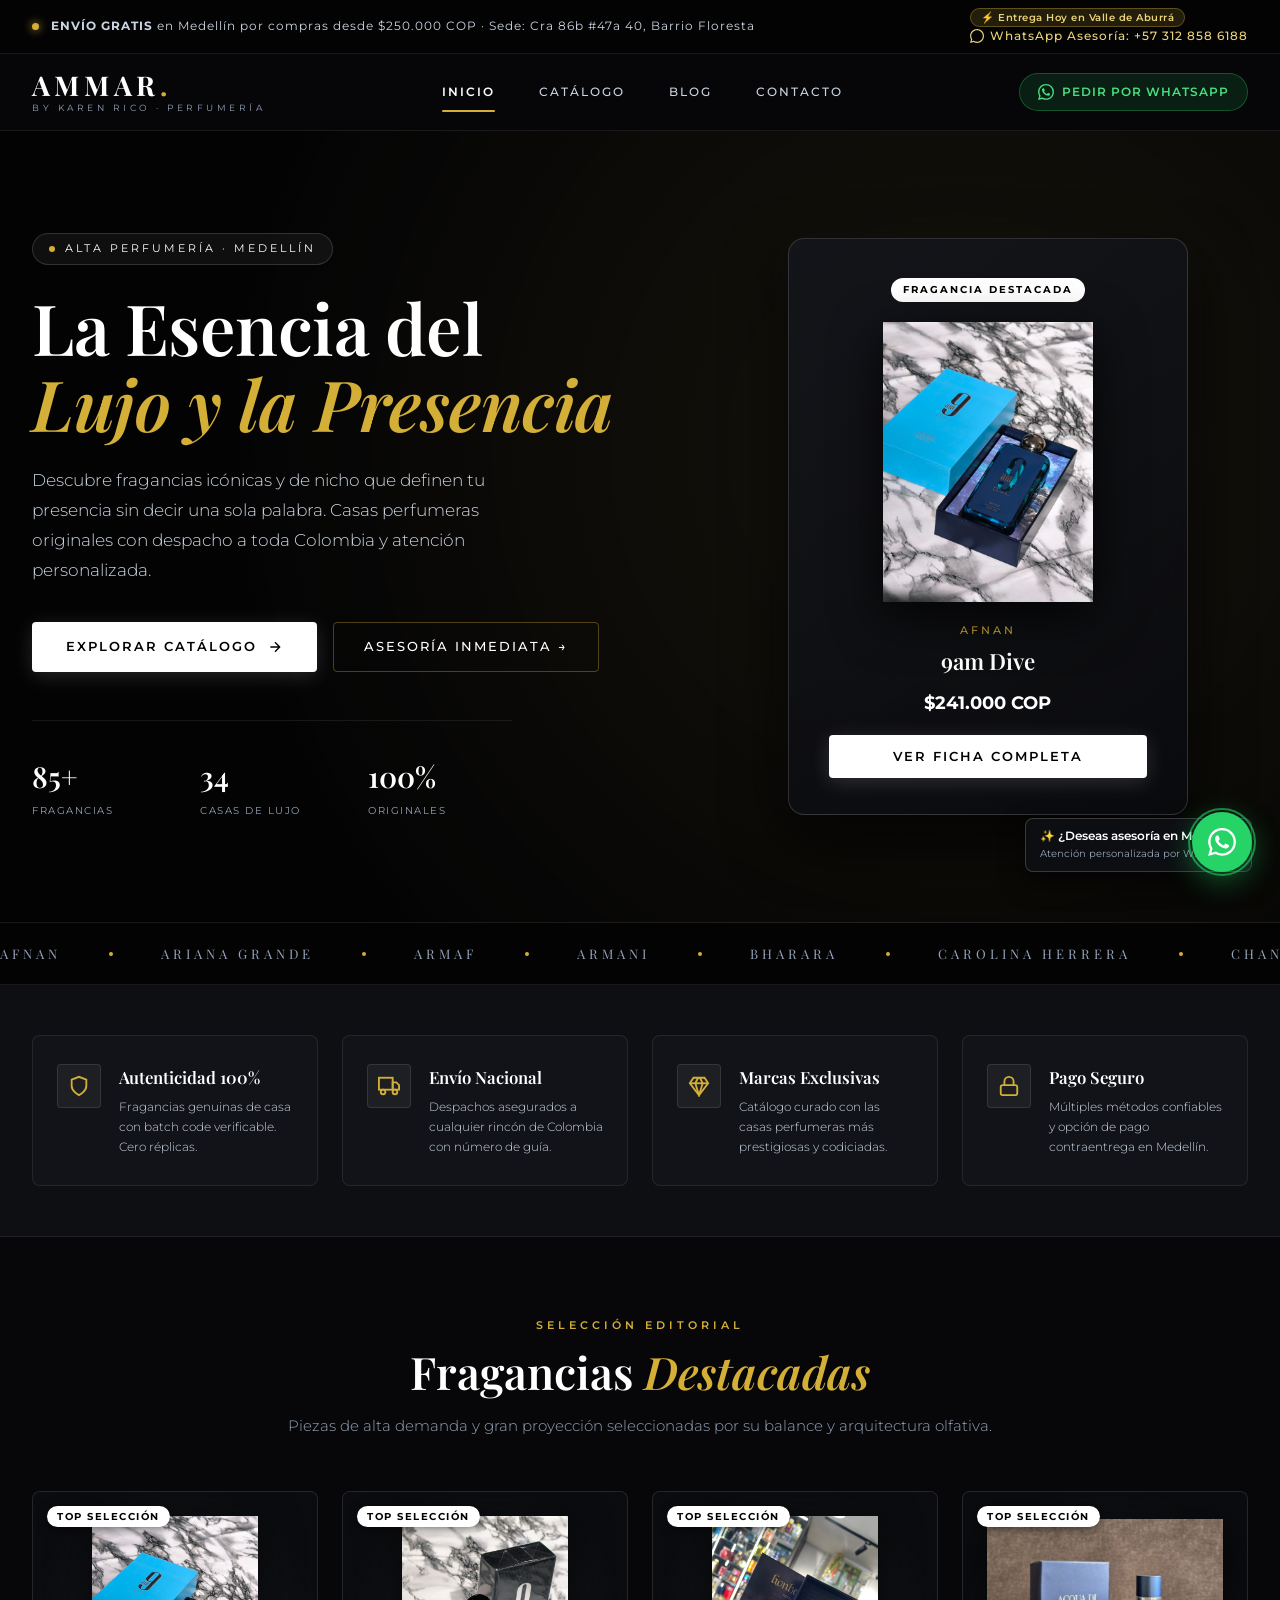
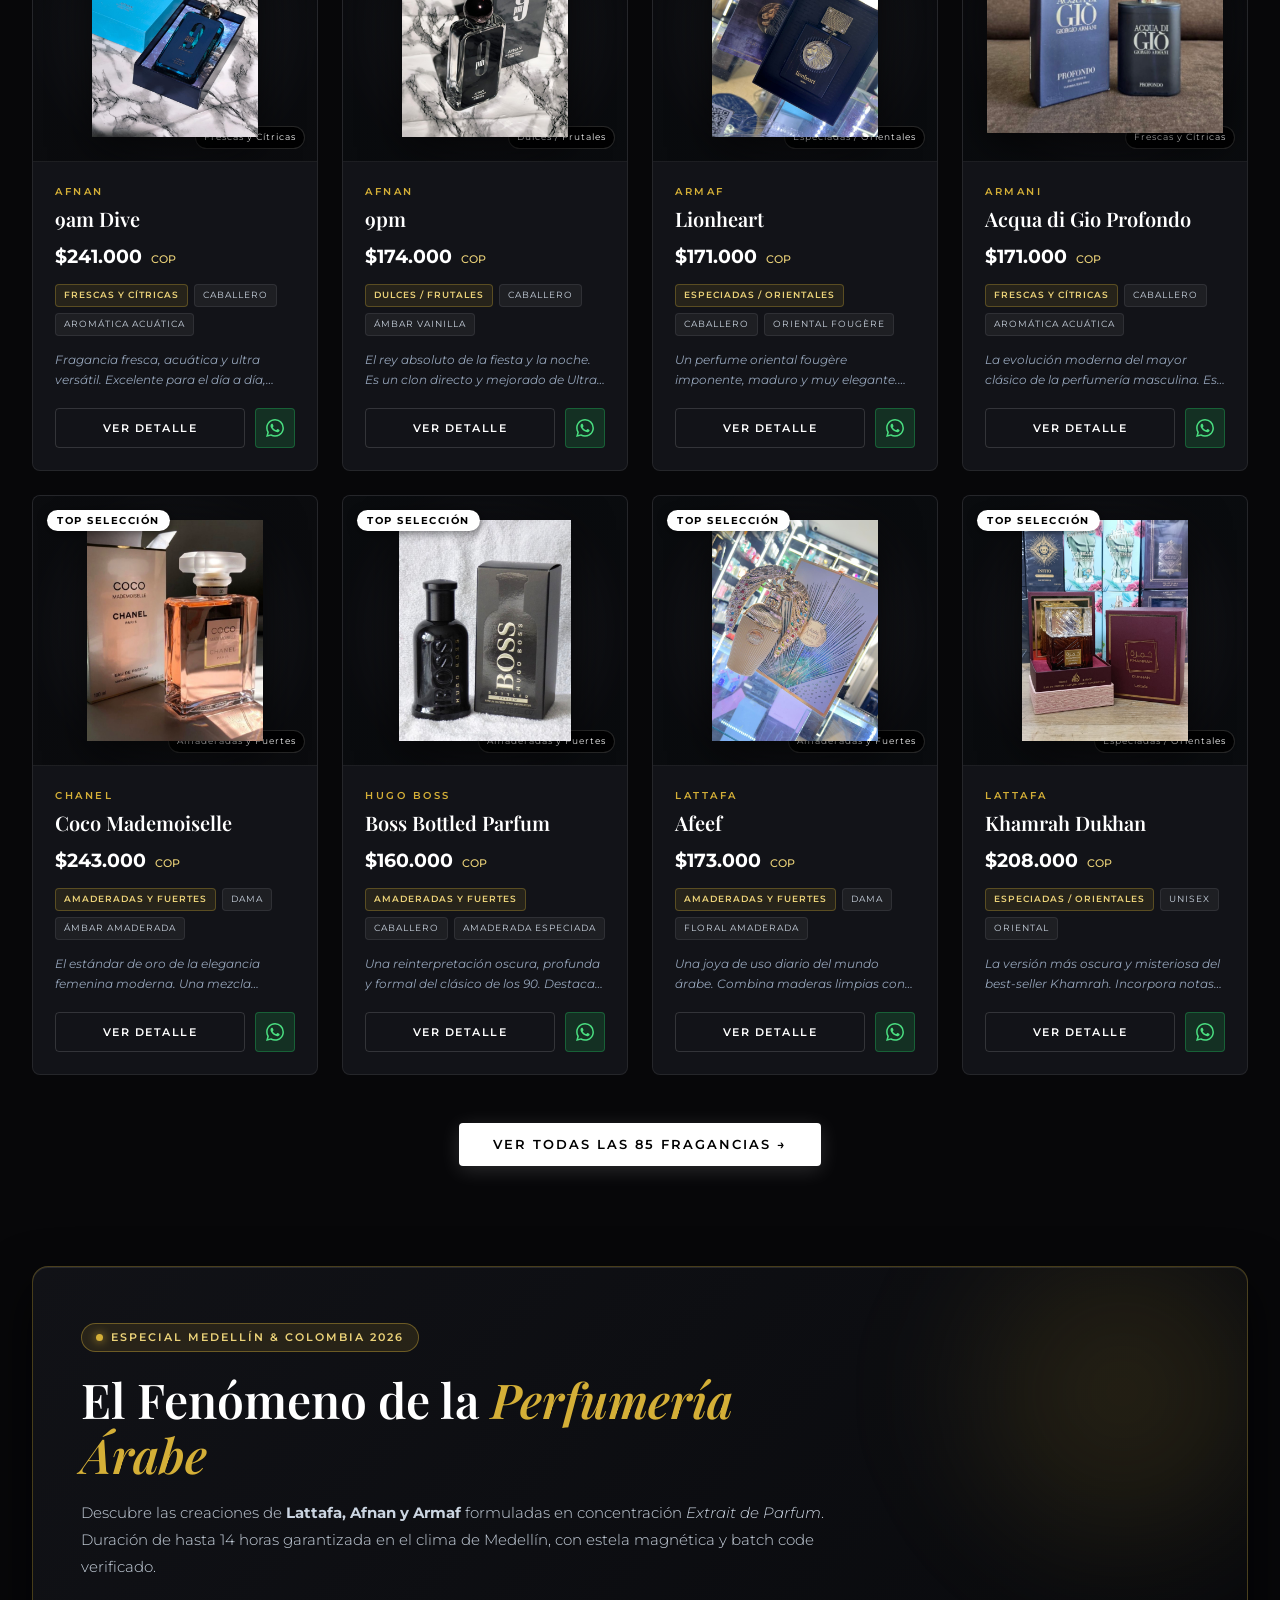
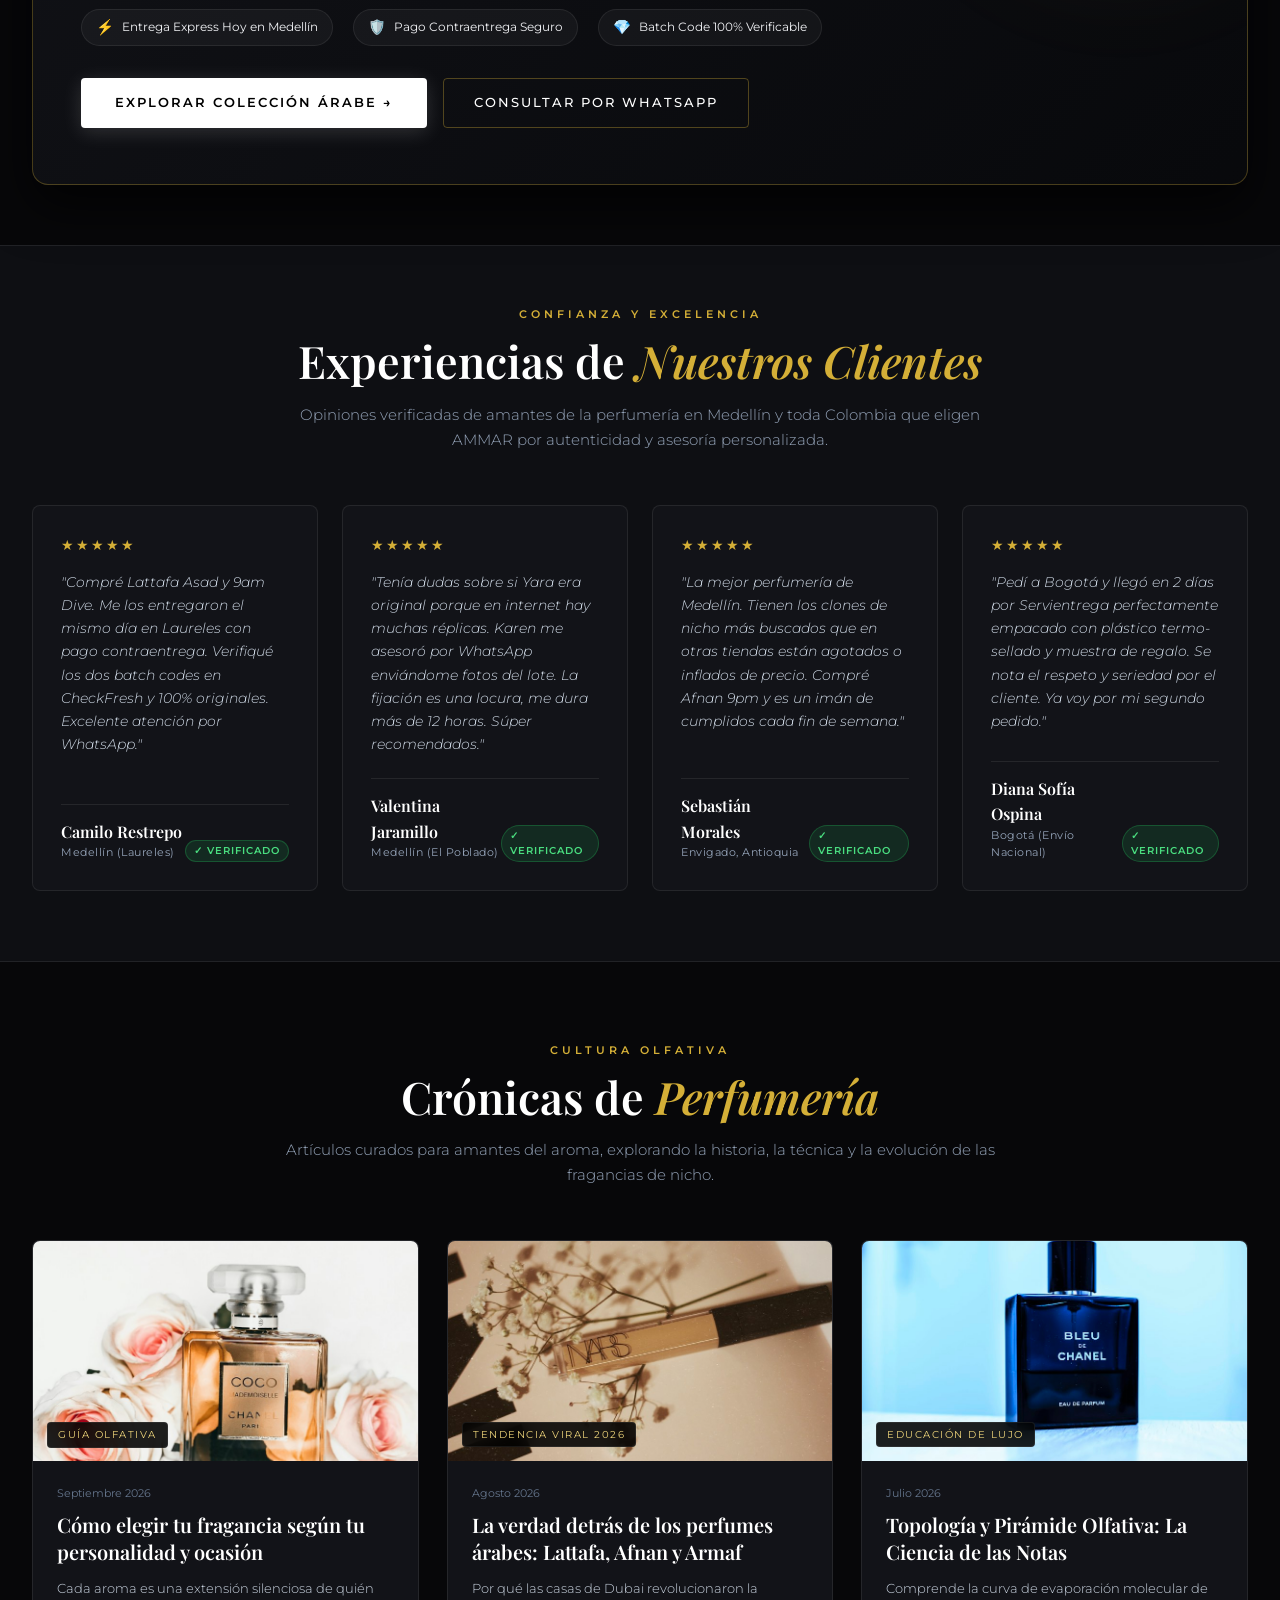
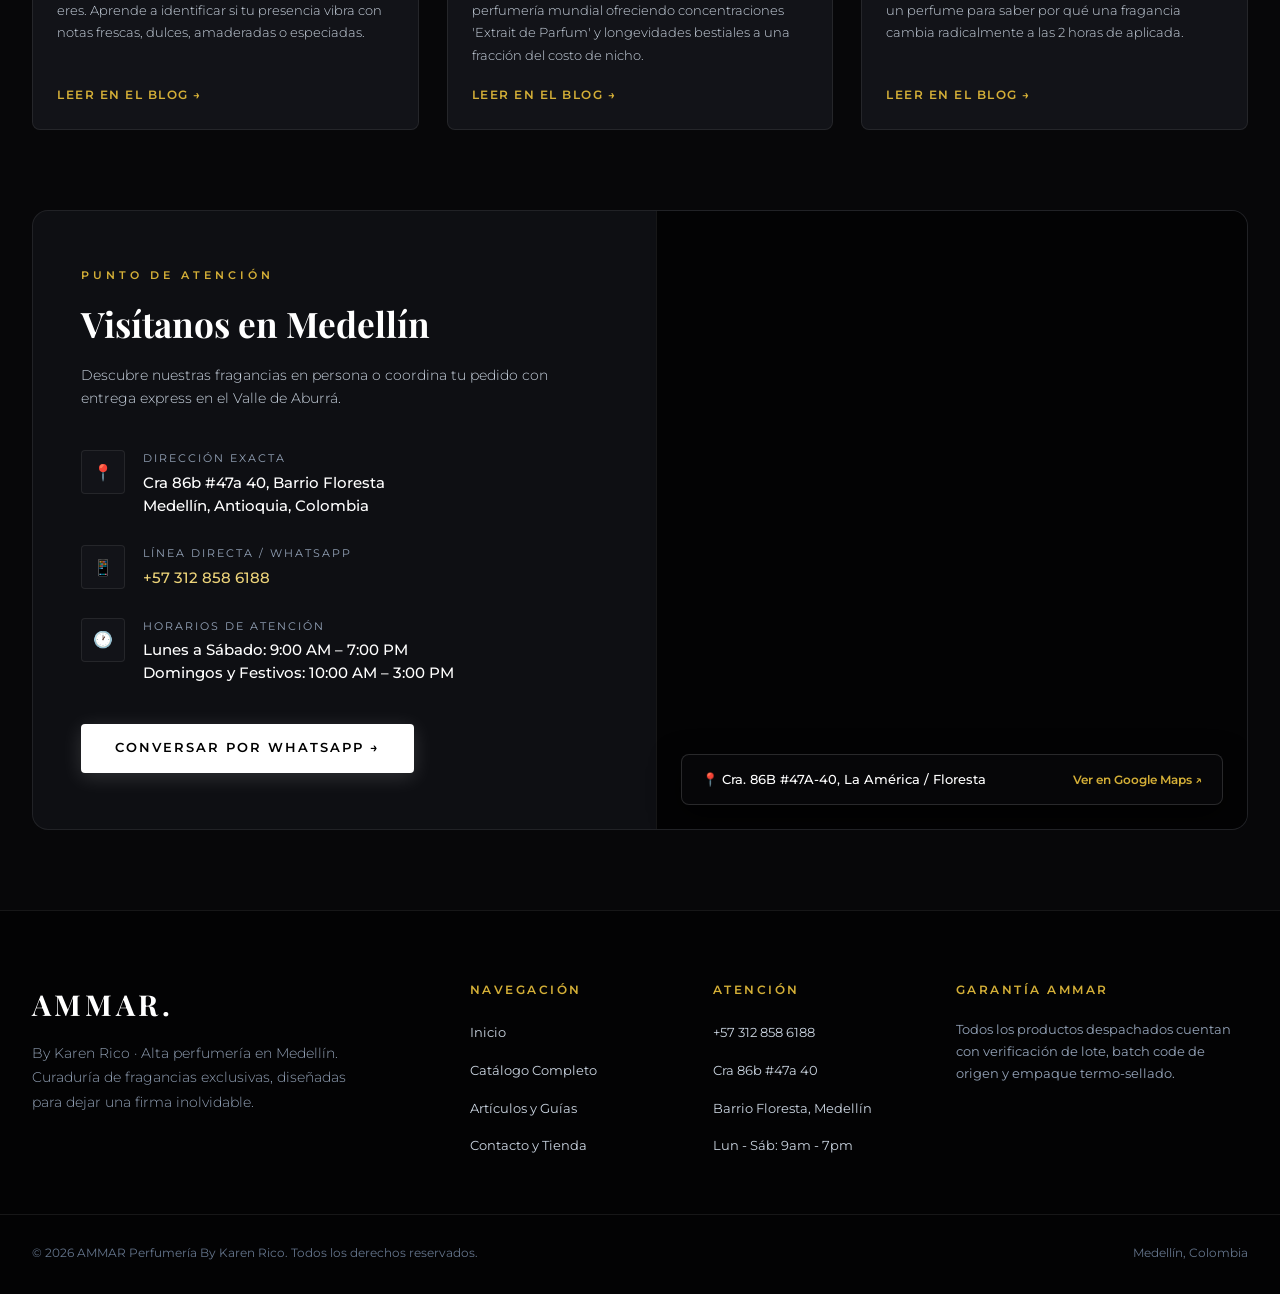
==== index.html @ db3efe3c "feat(ux-seo): optimizaciones de diseno studio noir, seo local medellin y mejoras mobile" ====
<!DOCTYPE html>
<html lang="es">
<head>
    <meta charset="UTF-8">
    <meta name="viewport" content="width=device-width, initial-scale=1.0">
    <title>AMMAR Perfumería | By Karen Rico - Fragancias de Lujo Medellín</title>
    <meta name="description" content="Perfumes originales en Medellín con pago contraentrega. Catálogo de fragancias árabes (Lattafa, Afnan), diseñador y nicho en Barrio Floresta Cra 86b #47a 40. Batch code garantizado.">
    <meta name="keywords" content="perfumes originales medellin, comprar perfumes medellin, perfumes arabes medellin contraentrega, lattafa medellin, afnan 9pm colombia, perfumeria barrio floresta, batch code perfumes colombia, perfumes duraderos para hombre y mujer, tienda perfumes la floresta medellin">
    <meta name="robots" content="index, follow, max-image-preview:large, max-snippet:-1, max-video-preview:-1">
    <meta name="theme-color" content="#030304">
    <link rel="canonical" href="https://ammarperfumeria.com/">

    <!-- Metadatos Geográficos para SEO Local en Medellín -->
    <meta name="geo.region" content="CO-ANT">
    <meta name="geo.placename" content="Medellín">
    <meta name="geo.position" content="6.257958;-75.603157">
    <meta name="ICBM" content="6.257958, -75.603157">

    <!-- Open Graph SEO -->
    <meta property="og:title" content="AMMAR Perfumería | Fragancias Originales Medellín">
    <meta property="og:description" content="Alta perfumería y fragancias árabes en Medellín. 100% Originales con entrega contraentrega y envíos a toda Colombia. Cra 86b #47a 40.">
    <meta property="og:type" content="website">
    <meta property="og:url" content="https://ammarperfumeria.com/">
    <meta property="og:image" content="https://ammarperfumeria.com/fotos/Afnan/9am_Dive.jpg">
    <meta property="og:locale" content="es_CO">
    <meta property="og:site_name" content="AMMAR Perfumería">

    <!-- Twitter Card -->
    <meta name="twitter:card" content="summary_large_image">
    <meta name="twitter:title" content="AMMAR Perfumería | Fragancias Originales Medellín">
    <meta name="twitter:description" content="Perfumes originales en Medellín con pago contraentrega. Catálogo de fragancias árabes, diseñador y nicho con batch code verificado.">
    <meta name="twitter:image" content="https://ammarperfumeria.com/fotos/Afnan/9am_Dive.jpg">

    <!-- JSON-LD Datos Estructurados (Schema.org) -->
    <script type="application/ld+json">
    {
      "@context": "https://schema.org",
      "@graph": [
        {
          "@type": "Store",
          "@id": "https://ammarperfumeria.com/#store",
          "name": "AMMAR Perfumería | By Karen Rico",
          "image": "https://ammarperfumeria.com/fotos/Afnan/9am_Dive.jpg",
          "url": "https://ammarperfumeria.com/",
          "telephone": "+573128586188",
          "priceRange": "$$",
          "currenciesAccepted": "COP",
          "paymentAccepted": "Efectivo, Nequi, Bancolombia, Contraentrega, Transferencia",
          "address": {
            "@type": "PostalAddress",
            "streetAddress": "Cra. 86B #47A-40, Barrio Floresta / La América",
            "addressLocality": "Medellín",
            "addressRegion": "Antioquia",
            "postalCode": "050034",
            "addressCountry": "CO"
          },
          "geo": {
            "@type": "GeoCoordinates",
            "latitude": 6.257958,
            "longitude": -75.603157
          },
          "openingHoursSpecification": [
            {
              "@type": "OpeningHoursSpecification",
              "dayOfWeek": ["Monday", "Tuesday", "Wednesday", "Thursday", "Friday", "Saturday"],
              "opens": "09:00",
              "closes": "19:00"
            },
            {
              "@type": "OpeningHoursSpecification",
              "dayOfWeek": ["Sunday"],
              "opens": "10:00",
              "closes": "15:00"
            }
          ]
        },
        {
          "@type": "WebSite",
          "@id": "https://ammarperfumeria.com/#website",
          "url": "https://ammarperfumeria.com/",
          "name": "AMMAR Perfumería",
          "description": "Catálogo boutique de perfumes originales y fragancias árabes en Medellín",
          "inLanguage": "es-CO"
        },
        {
          "@type": "FAQPage",
          "@id": "https://ammarperfumeria.com/#faq",
          "mainEntity": [
            {
              "@type": "Question",
              "name": "¿Dónde comprar perfumes 100% originales con pago contraentrega en Medellín?",
              "acceptedAnswer": {
                "@type": "Answer",
                "text": "En AMMAR Perfumería ofrecemos atención directa en nuestra sede de Cra 86b #47a 40, Barrio Floresta. Realizamos envíos express el mismo día en Medellín, Envigado, Itagüí, Sabaneta y Bello con pago contraentrega en efectivo o transferencia, además de despachos a toda Colombia."
              }
            },
            {
              "@type": "Question",
              "name": "¿Cómo verificar que un perfume es original mediante el Batch Code en Colombia?",
              "acceptedAnswer": {
                "@type": "Answer",
                "text": "Cada frasco original cuenta con un Batch Code alfanumérico grabado en el fondo del frasco y en la caja termo-sellada. Este lote puede validarse en plataformas mundiales como CheckFresh.com para confirmar fecha de fabricación y autenticidad del lote."
              }
            },
            {
              "@type": "Question",
              "name": "¿Por qué los perfumes árabes (Lattafa, Afnan, Armaf) tienen mayor duración y estela?",
              "acceptedAnswer": {
                "@type": "Answer",
                "text": "Las casas de Dubai formulan con concentraciones Eau de Parfum y Extrait de Parfum de entre 20% y 35% de aceites esenciales puros, con bases densas de oud, resinas, ámbar y vainilla que duran entre 10 y 14 horas en piel."
              }
            },
            {
              "@type": "Question",
              "name": "¿Cuáles son los mejores perfumes para el clima de Medellín?",
              "acceptedAnswer": {
                "@type": "Answer",
                "text": "Para el clima templado y soleado de Medellín de día, son ideales fragancias Frescas y Cítricas o Acuáticas (Afnan 9am Dive, Light Blue). Para las noches frescas en Laureles, Poblado o Envigado, brillan las fragancias Dulces/Frutales y Especiadas como Afnan 9pm o Lattafa Asad."
              }
            }
          ]
        }
      ]
    }
    </script>
    
    <!-- Fuentes originales: Playfair Display (encabezados) + Montserrat (cuerpo/UI) -->
    <link rel="preconnect" href="https://fonts.googleapis.com">
    <link rel="preconnect" href="https://fonts.gstatic.com" crossorigin>
    <link href="https://fonts.googleapis.com/css2?family=Montserrat:ital,wght@0,300;0,400;0,500;0,600;0,700;1,300;1,400&family=Playfair+Display:ital,wght@0,400;0,500;0,600;0,700;1,400&display=swap" rel="stylesheet">
    
    <style>
        :root {
            --void: #030304;
            --canvas: #070709;
            --surface: #0e0f13;
            --card: #121318;
            --card-hover: #171920;
            
            --border-hairline: rgba(255, 255, 255, 0.08);
            --border-subtle: rgba(255, 255, 255, 0.14);
            --border-white: #ffffff;
            --border-gold: rgba(212, 175, 55, 0.35);
            
            --white: #ffffff;
            --bone: #f1f2f5;
            --silver: #cbd5e1;
            --muted: #94a3b8;
            --dim: #64748b;
            
            --gold: #d4af37;
            --gold-bright: #ecd379;
            --whatsapp-green: #25d366;
            
            --font-heading: 'Playfair Display', Georgia, serif;
            --font-body: 'Montserrat', -apple-system, BlinkMacSystemFont, "Segoe UI", Roboto, sans-serif;
            
            --radius-sm: 4px;
            --radius-md: 8px;
            --radius-lg: 16px;
            --radius-pill: 9999px;
            
            --transition-smooth: all 0.25s cubic-bezier(0.16, 1, 0.3, 1);
        }

        * {
            box-sizing: border-box;
            margin: 0;
            padding: 0;
        }

        html {
            scroll-behavior: smooth;
            background-color: var(--void);
            color: var(--white);
        }

        body {
            font-family: var(--font-body);
            background-color: var(--canvas);
            color: var(--bone);
            line-height: 1.6;
            -webkit-font-smoothing: antialiased;
            min-height: 100vh;
            display: flex;
            flex-direction: column;
            overflow-x: hidden;
        }

        img {
            max-width: 100%;
            height: auto;
            display: block;
        }

        a {
            color: inherit;
            text-decoration: none;
            transition: var(--transition-smooth);
        }

        button {
            cursor: pointer;
            font-family: var(--font-body);
            border: none;
            outline: none;
            transition: var(--transition-smooth);
        }

        input, select {
            font-family: var(--font-body);
            outline: none;
        }

        /* ── TOPBAR ──────────────────────────────────────────────────── */
        .topbar {
            background-color: var(--void);
            border-bottom: 1px solid var(--border-hairline);
            padding: 8px 32px;
            font-size: 0.72rem;
            letter-spacing: 1px;
            display: flex;
            justify-content: space-between;
            align-items: center;
            color: var(--silver);
            z-index: 100;
        }

        .topbar-left {
            display: flex;
            align-items: center;
            gap: 12px;
        }

        .pulse-dot {
            width: 7px;
            height: 7px;
            background-color: var(--gold);
            border-radius: 50%;
            box-shadow: 0 0 10px var(--gold);
            animation: pulse 2s infinite;
        }

        @keyframes pulse {
            0%, 100% { opacity: 1; transform: scale(1); }
            50% { opacity: 0.4; transform: scale(1.3); }
        }

        .topbar-right a {
            color: var(--gold-bright);
            font-weight: 500;
            display: flex;
            align-items: center;
            gap: 6px;
        }

        .topbar-right a:hover {
            color: var(--white);
        }

        /* ── NAV ─────────────────────────────────────────────────────── */
        .main-nav {
            position: sticky;
            top: 0;
            z-index: 500;
            background: rgba(7, 7, 9, 0.94);
            backdrop-filter: blur(20px) saturate(180%);
            border-bottom: 1px solid var(--border-hairline);
        }

        .nav-container {
            max-width: 1320px;
            margin: 0 auto;
            padding: 0 32px;
            height: 76px;
            display: flex;
            justify-content: space-between;
            align-items: center;
        }

        .brand-logo {
            cursor: pointer;
            display: flex;
            flex-direction: column;
            line-height: 1;
        }

        .brand-title {
            font-family: var(--font-heading);
            font-size: 1.7rem;
            font-weight: 700;
            letter-spacing: 5px;
            color: var(--white);
        }

        .brand-title span {
            color: var(--gold);
        }

        .brand-sub {
            font-family: var(--font-body);
            font-size: 0.58rem;
            letter-spacing: 3.5px;
            color: var(--muted);
            text-transform: uppercase;
            font-weight: 400;
            margin-top: 3px;
        }

        .nav-menu {
            display: flex;
            list-style: none;
            gap: 8px;
        }

        .nav-link {
            display: block;
            padding: 10px 18px;
            font-size: 0.75rem;
            font-weight: 500;
            letter-spacing: 2px;
            text-transform: uppercase;
            color: var(--silver);
            position: relative;
            cursor: pointer;
            border-radius: var(--radius-sm);
        }

        .nav-link:hover {
            color: var(--white);
            background: rgba(255, 255, 255, 0.04);
        }

        .nav-link.active {
            color: var(--white);
            font-weight: 600;
        }

        .nav-link.active::after {
            content: '';
            position: absolute;
            bottom: 0;
            left: 18px;
            right: 18px;
            height: 2px;
            background: var(--gold);
            border-radius: 2px;
        }

        .nav-actions {
            display: flex;
            align-items: center;
            gap: 16px;
        }

        .btn-nav-wa {
            display: inline-flex;
            align-items: center;
            gap: 8px;
            background: rgba(37, 211, 102, 0.12);
            color: #4ade80;
            border: 1px solid rgba(37, 211, 102, 0.3);
            padding: 9px 18px;
            border-radius: var(--radius-pill);
            font-size: 0.72rem;
            font-weight: 600;
            letter-spacing: 1px;
            text-transform: uppercase;
        }

        .btn-nav-wa:hover {
            background: var(--whatsapp-green);
            color: #000;
            border-color: var(--whatsapp-green);
            box-shadow: 0 0 20px rgba(37, 211, 102, 0.4);
        }

        .mobile-toggle {
            display: none;
            background: none;
            color: var(--white);
            font-size: 1.5rem;
            padding: 8px;
        }

        /* ── SPA PAGES ───────────────────────────────────────────────── */
        .spa-page {
            display: none;
            animation: fadeIn 0.35s cubic-bezier(0.16, 1, 0.3, 1);
        }

        .spa-page.active {
            display: block;
        }

        @keyframes fadeIn {
            from { opacity: 0; transform: translateY(8px); }
            to { opacity: 1; transform: translateY(0); }
        }

        /* ── HERO ────────────────────────────────────────────────────── */
        .hero-section {
            position: relative;
            min-height: 88vh;
            display: flex;
            align-items: center;
            background: radial-gradient(circle at 75% 40%, rgba(212, 175, 55, 0.08) 0%, rgba(3, 3, 4, 0.98) 70%);
            border-bottom: 1px solid var(--border-hairline);
            overflow: hidden;
        }

        .hero-container {
            max-width: 1320px;
            margin: 0 auto;
            padding: 60px 32px;
            width: 100%;
            display: grid;
            grid-template-columns: 1.1fr 0.9fr;
            gap: 60px;
            align-items: center;
            position: relative;
            z-index: 2;
        }

        .hero-badge {
            display: inline-flex;
            align-items: center;
            gap: 10px;
            background: rgba(255, 255, 255, 0.05);
            border: 1px solid var(--border-subtle);
            padding: 6px 16px;
            border-radius: var(--radius-pill);
            font-size: 0.68rem;
            letter-spacing: 3px;
            text-transform: uppercase;
            color: var(--white);
            margin-bottom: 24px;
        }

        .hero-badge-dot {
            width: 6px;
            height: 6px;
            background: var(--gold);
            border-radius: 50%;
        }

        .hero-title {
            font-family: var(--font-heading);
            font-size: clamp(2.8rem, 5.5vw, 4.8rem);
            font-weight: 600;
            line-height: 1.08;
            color: var(--white);
            margin-bottom: 24px;
            letter-spacing: -0.5px;
        }

        .hero-title em {
            font-style: italic;
            color: var(--gold);
            display: block;
        }

        .hero-desc {
            font-size: 1.05rem;
            font-weight: 300;
            color: var(--silver);
            line-height: 1.8;
            max-width: 520px;
            margin-bottom: 36px;
        }

        .hero-buttons {
            display: flex;
            gap: 16px;
            flex-wrap: wrap;
            margin-bottom: 48px;
        }

        .btn-white {
            background-color: var(--white);
            color: #000000;
            font-weight: 600;
            font-size: 0.8rem;
            letter-spacing: 2px;
            text-transform: uppercase;
            padding: 14px 34px;
            border-radius: var(--radius-sm);
            box-shadow: 0 4px 20px rgba(255, 255, 255, 0.15);
            display: inline-flex;
            align-items: center;
            gap: 10px;
        }

        .btn-white:hover {
            background-color: var(--bone);
            transform: translateY(-2px);
            box-shadow: 0 8px 30px rgba(255, 255, 255, 0.25);
        }

        .btn-outline-gold {
            background: transparent;
            color: var(--white);
            border: 1px solid var(--border-gold);
            font-weight: 500;
            font-size: 0.8rem;
            letter-spacing: 2px;
            text-transform: uppercase;
            padding: 14px 30px;
            border-radius: var(--radius-sm);
            display: inline-flex;
            align-items: center;
            gap: 8px;
        }

        .btn-outline-gold:hover {
            border-color: var(--gold);
            color: var(--gold);
            background: rgba(212, 175, 55, 0.06);
            transform: translateY(-2px);
        }

        .hero-metrics {
            display: grid;
            grid-template-columns: repeat(3, 1fr);
            gap: 24px;
            padding-top: 32px;
            border-top: 1px solid var(--border-hairline);
            max-width: 480px;
        }

        .metric-num {
            font-family: var(--font-heading);
            font-size: 1.8rem;
            font-weight: 600;
            color: var(--white);
        }

        .metric-label {
            font-size: 0.65rem;
            letter-spacing: 1.5px;
            text-transform: uppercase;
            color: var(--muted);
            margin-top: 4px;
        }

        .hero-visual {
            position: relative;
            display: flex;
            align-items: center;
            justify-content: center;
        }

        .pedestal-glow {
            position: absolute;
            width: 380px;
            height: 380px;
            border-radius: 50%;
            background: radial-gradient(circle, rgba(255, 255, 255, 0.08) 0%, rgba(212, 175, 55, 0.04) 40%, transparent 70%);
            border: 1px solid rgba(255, 255, 255, 0.05);
            animation: rotateGlow 30s linear infinite;
        }

        @keyframes rotateGlow {
            to { transform: rotate(360deg); }
        }

        .hero-bottle-card {
            background: linear-gradient(145deg, rgba(20, 22, 28, 0.9), rgba(10, 11, 14, 0.95));
            border: 1px solid rgba(255, 255, 255, 0.15);
            border-radius: var(--radius-lg);
            padding: 36px 40px;
            width: 100%;
            max-width: 400px;
            text-align: center;
            box-shadow: 0 24px 60px rgba(0, 0, 0, 0.8), 0 0 40px rgba(255, 255, 255, 0.03);
            position: relative;
            z-index: 2;
            transition: var(--transition-smooth);
        }

        .hero-bottle-card:hover {
            transform: translateY(-6px);
            border-color: rgba(255, 255, 255, 0.3);
            box-shadow: 0 30px 80px rgba(0, 0, 0, 0.9), 0 0 50px rgba(212, 175, 55, 0.1);
        }

        .hero-bottle-tag {
            display: inline-block;
            background: var(--white);
            color: #000;
            font-size: 0.62rem;
            font-weight: 700;
            letter-spacing: 2px;
            text-transform: uppercase;
            padding: 4px 12px;
            border-radius: var(--radius-pill);
            margin-bottom: 20px;
        }

        .hero-bottle-img-wrap {
            height: 280px;
            display: flex;
            align-items: center;
            justify-content: center;
            margin-bottom: 20px;
        }

        .hero-bottle-img-wrap img {
            max-height: 100%;
            object-fit: contain;
            filter: drop-shadow(0 15px 25px rgba(0, 0, 0, 0.8));
            transition: transform 0.5s ease;
        }

        .hero-bottle-card:hover .hero-bottle-img-wrap img {
            transform: scale(1.06);
        }

        .hero-bottle-brand {
            font-size: 0.7rem;
            letter-spacing: 3px;
            text-transform: uppercase;
            color: var(--gold);
            font-weight: 500;
        }

        .hero-bottle-name {
            font-family: var(--font-heading);
            font-size: 1.4rem;
            color: var(--white);
            font-weight: 600;
            margin: 4px 0 8px;
        }

        .hero-bottle-price {
            font-size: 1.15rem;
            font-weight: 700;
            color: var(--white);
        }

        /* ── MARQUEE ─────────────────────────────────────────────────── */
        .marquee-container {
            background-color: var(--void);
            border-bottom: 1px solid var(--border-hairline);
            padding: 20px 0;
            overflow: hidden;
            display: flex;
            user-select: none;
        }

        .marquee-track {
            display: flex;
            gap: 48px;
            animation: marquee 45s linear infinite;
            white-space: nowrap;
        }

        @keyframes marquee {
            0% { transform: translateX(0); }
            100% { transform: translateX(-50%); }
        }

        .marquee-item {
            font-family: var(--font-heading);
            font-size: 0.82rem;
            letter-spacing: 4px;
            text-transform: uppercase;
            color: var(--muted);
            display: flex;
            align-items: center;
            gap: 48px;
        }

        .marquee-item:hover {
            color: var(--white);
        }

        .marquee-dot {
            width: 4px;
            height: 4px;
            background: var(--gold);
            border-radius: 50%;
        }

        /* ── PILARES DE GARANTÍA ─────────────────────────────────────── */
        .guarantees-section {
            padding: 50px 0;
            border-bottom: 1px solid var(--border-hairline);
            background-color: var(--surface);
        }

        .guarantees-grid {
            max-width: 1320px;
            margin: 0 auto;
            padding: 0 32px;
            display: grid;
            grid-template-columns: repeat(4, 1fr);
            gap: 24px;
        }

        .guarantee-card {
            background: var(--card);
            border: 1px solid var(--border-hairline);
            border-radius: var(--radius-md);
            padding: 28px 24px;
            display: flex;
            align-items: flex-start;
            gap: 18px;
            transition: var(--transition-smooth);
        }

        .guarantee-card:hover {
            border-color: rgba(255, 255, 255, 0.25);
            background: var(--card-hover);
            transform: translateY(-3px);
        }

        .guarantee-icon {
            width: 44px;
            height: 44px;
            border-radius: var(--radius-sm);
            background: rgba(255, 255, 255, 0.05);
            border: 1px solid rgba(255, 255, 255, 0.1);
            display: flex;
            align-items: center;
            justify-content: center;
            flex-shrink: 0;
            color: var(--gold);
        }

        .guarantee-content h4 {
            font-family: var(--font-heading);
            font-size: 1.05rem;
            color: var(--white);
            margin-bottom: 6px;
            font-weight: 600;
        }

        .guarantee-content p {
            font-size: 0.78rem;
            color: var(--silver);
            line-height: 1.6;
            font-weight: 300;
        }

        /* ── SECCIONES ───────────────────────────────────────────────── */
        .section-wrap {
            max-width: 1320px;
            margin: 0 auto;
            padding: 80px 32px;
        }

        .section-header {
            text-align: center;
            max-width: 720px;
            margin: 0 auto 52px;
        }

        .section-eyebrow {
            font-size: 0.68rem;
            letter-spacing: 4px;
            text-transform: uppercase;
            color: var(--gold);
            font-weight: 600;
            margin-bottom: 12px;
            display: block;
        }

        .section-title {
            font-family: var(--font-heading);
            font-size: clamp(2rem, 3.5vw, 2.8rem);
            color: var(--white);
            font-weight: 600;
            line-height: 1.15;
            margin-bottom: 16px;
        }

        .section-title span {
            color: var(--gold);
            font-style: italic;
        }

        .section-desc {
            font-size: 0.92rem;
            color: var(--muted);
            font-weight: 300;
            line-height: 1.7;
        }

        /* ── TESTIMONIOS (EXPERIENCIAS REALES) ───────────────────────── */
        .testimonials-grid {
            display: grid;
            grid-template-columns: repeat(auto-fit, minmax(280px, 1fr));
            gap: 24px;
        }

        .testimonial-card {
            background: var(--card);
            border: 1px solid var(--border-hairline);
            border-radius: var(--radius-md);
            padding: 28px;
            display: flex;
            flex-direction: column;
            justify-content: space-between;
            transition: var(--transition-smooth);
            position: relative;
        }

        .testimonial-card:hover {
            border-color: rgba(255, 255, 255, 0.25);
            background: var(--card-hover);
            transform: translateY(-4px);
            box-shadow: 0 16px 36px rgba(0, 0, 0, 0.5);
        }

        .t-stars {
            color: var(--gold);
            font-size: 0.9rem;
            letter-spacing: 2px;
            margin-bottom: 14px;
        }

        .t-quote {
            font-size: 0.85rem;
            color: var(--silver);
            line-height: 1.7;
            font-style: italic;
            font-weight: 300;
            margin-bottom: 22px;
            flex-grow: 1;
        }

        .t-author {
            display: flex;
            justify-content: space-between;
            align-items: flex-end;
            border-top: 1px solid var(--border-hairline);
            padding-top: 14px;
        }

        .t-name {
            font-family: var(--font-heading);
            font-size: 1rem;
            color: var(--white);
            font-weight: 600;
        }

        .t-city {
            font-size: 0.68rem;
            color: var(--muted);
            letter-spacing: 0.5px;
        }

        .t-badge {
            display: inline-block;
            background: rgba(37, 211, 102, 0.12);
            color: #4ade80;
            border: 1px solid rgba(37, 211, 102, 0.25);
            padding: 2px 8px;
            border-radius: var(--radius-pill);
            font-size: 0.6rem;
            font-weight: 600;
            letter-spacing: 1px;
            text-transform: uppercase;
        }

        /* ── FILTROS INTELIGENTES CON TIPO SIMPLE ────────────────────── */
        .catalog-controls {
            background: var(--surface);
            border: 1px solid var(--border-hairline);
            border-radius: var(--radius-md);
            padding: 24px;
            margin-bottom: 30px;
            display: flex;
            flex-direction: column;
            gap: 20px;
        }

        .tipo-simple-box {
            display: flex;
            flex-direction: column;
            gap: 12px;
            padding-bottom: 18px;
            border-bottom: 1px solid var(--border-hairline);
        }

        .tipo-simple-header {
            display: flex;
            justify-content: space-between;
            align-items: center;
        }

        .tipo-simple-title {
            font-size: 0.74rem;
            letter-spacing: 2px;
            text-transform: uppercase;
            color: var(--gold-bright);
            font-weight: 600;
            display: flex;
            align-items: center;
            gap: 8px;
        }

        .tipo-simple-pills {
            display: flex;
            gap: 8px;
            flex-wrap: wrap;
        }

        .pill-tipo {
            background: var(--card);
            border: 1px solid var(--border-subtle);
            color: var(--silver);
            padding: 8px 16px;
            border-radius: var(--radius-pill);
            font-size: 0.74rem;
            font-weight: 500;
            letter-spacing: 0.5px;
            display: inline-flex;
            align-items: center;
            gap: 6px;
        }

        .pill-tipo:hover {
            border-color: var(--white);
            color: var(--white);
            background: rgba(255, 255, 255, 0.05);
        }

        .pill-tipo.active {
            background: var(--white);
            color: #000000;
            border-color: var(--white);
            font-weight: 700;
            box-shadow: 0 4px 15px rgba(255, 255, 255, 0.2);
        }

        .controls-search-row {
            display: flex;
            gap: 14px;
            flex-wrap: wrap;
        }

        .search-box {
            flex: 1;
            min-width: 260px;
            position: relative;
        }

        .search-input {
            width: 100%;
            background: var(--card);
            border: 1px solid var(--border-subtle);
            padding: 13px 18px 13px 44px;
            border-radius: var(--radius-sm);
            color: var(--white);
            font-size: 0.85rem;
            transition: var(--transition-smooth);
        }

        .search-input:focus {
            border-color: var(--gold);
            box-shadow: 0 0 15px rgba(212, 175, 55, 0.2);
        }

        .search-input::placeholder {
            color: var(--dim);
        }

        .search-icon {
            position: absolute;
            left: 16px;
            top: 50%;
            transform: translateY(-50%);
            color: var(--muted);
            pointer-events: none;
        }

        .filter-select {
            background: var(--card);
            border: 1px solid var(--border-subtle);
            padding: 13px 18px;
            border-radius: var(--radius-sm);
            color: var(--white);
            font-size: 0.82rem;
            cursor: pointer;
            min-width: 170px;
        }

        .filter-select:focus {
            border-color: var(--gold);
        }

        .filter-select option {
            background: #111216;
            color: var(--white);
        }

        .controls-pills-row {
            display: flex;
            gap: 8px;
            flex-wrap: wrap;
            align-items: center;
        }

        .pill-label {
            font-size: 0.7rem;
            letter-spacing: 1.5px;
            text-transform: uppercase;
            color: var(--muted);
            margin-right: 6px;
        }

        .filter-pill {
            background: var(--card);
            border: 1px solid var(--border-hairline);
            color: var(--silver);
            padding: 6px 14px;
            border-radius: var(--radius-pill);
            font-size: 0.72rem;
            letter-spacing: 1px;
            text-transform: uppercase;
            font-weight: 500;
        }

        .filter-pill:hover {
            border-color: rgba(255, 255, 255, 0.3);
            color: var(--white);
        }

        .filter-pill.active {
            background: var(--gold);
            color: #000000;
            border-color: var(--gold);
            font-weight: 700;
        }

        .filter-toast {
            background: rgba(212, 175, 55, 0.15);
            border: 1px solid var(--gold);
            color: var(--gold-bright);
            padding: 10px 18px;
            border-radius: var(--radius-sm);
            font-size: 0.8rem;
            display: none;
            align-items: center;
            justify-content: space-between;
            margin-bottom: 20px;
        }

        .filter-toast.active {
            display: flex;
        }

        .catalog-status-bar {
            display: flex;
            justify-content: space-between;
            align-items: center;
            font-size: 0.78rem;
            color: var(--muted);
            padding: 0 4px 10px;
        }

        /* ── GRID DE PRODUCTOS ───────────────────────────────────────── */
        .products-grid {
            display: grid;
            grid-template-columns: repeat(auto-fill, minmax(280px, 1fr));
            gap: 24px;
        }

        .product-card {
            background: var(--card);
            border: 1px solid var(--border-hairline);
            border-radius: var(--radius-md);
            overflow: hidden;
            display: flex;
            flex-direction: column;
            transition: var(--transition-smooth);
            position: relative;
        }

        .product-card:hover {
            border-color: rgba(255, 255, 255, 0.28);
            background: var(--card-hover);
            transform: translateY(-4px);
            box-shadow: 0 16px 36px rgba(0, 0, 0, 0.6), 0 0 24px rgba(255, 255, 255, 0.03);
        }

        .card-img-wrap {
            height: 270px;
            background: radial-gradient(circle at 50% 50%, rgba(255, 255, 255, 0.04) 0%, rgba(10, 11, 14, 0.95) 75%);
            display: flex;
            align-items: center;
            justify-content: center;
            padding: 24px;
            position: relative;
            cursor: pointer;
            overflow: hidden;
            border-bottom: 1px solid var(--border-hairline);
        }

        .card-img-wrap img {
            max-height: 100%;
            max-width: 100%;
            object-fit: contain;
            transition: transform 0.4s ease;
            filter: drop-shadow(0 10px 20px rgba(0, 0, 0, 0.7));
        }

        .product-card:hover .card-img-wrap img {
            transform: scale(1.08);
        }

        .badge-top {
            position: absolute;
            top: 14px;
            left: 14px;
            background: var(--white);
            color: #000;
            font-size: 0.6rem;
            font-weight: 700;
            letter-spacing: 1.5px;
            text-transform: uppercase;
            padding: 3px 10px;
            border-radius: var(--radius-pill);
            box-shadow: 0 2px 10px rgba(0, 0, 0, 0.5);
            z-index: 3;
        }

        .badge-tipo-card {
            position: absolute;
            bottom: 12px;
            right: 12px;
            background: rgba(0, 0, 0, 0.85);
            backdrop-filter: blur(6px);
            border: 1px solid rgba(255, 255, 255, 0.15);
            color: var(--white);
            font-size: 0.58rem;
            letter-spacing: 1px;
            padding: 3px 8px;
            border-radius: var(--radius-pill);
        }

        .card-body {
            padding: 22px;
            display: flex;
            flex-direction: column;
            flex-grow: 1;
        }

        .card-brand {
            font-size: 0.65rem;
            letter-spacing: 2.5px;
            text-transform: uppercase;
            color: var(--gold);
            font-weight: 600;
            margin-bottom: 6px;
        }

        .card-name {
            font-family: var(--font-heading);
            font-size: 1.25rem;
            color: var(--white);
            font-weight: 600;
            line-height: 1.25;
            margin-bottom: 10px;
        }

        .card-price {
            font-size: 1.2rem;
            font-weight: 700;
            color: var(--white);
            margin-bottom: 12px;
        }

        .card-price span {
            font-size: 0.7rem;
            color: var(--gold-bright);
            font-weight: 500;
            margin-left: 4px;
        }

        .card-tags {
            display: flex;
            gap: 6px;
            flex-wrap: wrap;
            margin-bottom: 14px;
        }

        .card-tag {
            font-size: 0.58rem;
            letter-spacing: 1px;
            text-transform: uppercase;
            padding: 3px 8px;
            background: rgba(255, 255, 255, 0.05);
            color: var(--silver);
            border: 1px solid var(--border-hairline);
            border-radius: var(--radius-sm);
        }

        .card-tag.tag-simple {
            background: rgba(212, 175, 55, 0.1);
            color: var(--gold-bright);
            border-color: rgba(212, 175, 55, 0.3);
            font-weight: 600;
        }

        .card-pitch {
            font-size: 0.78rem;
            color: var(--muted);
            line-height: 1.6;
            margin-bottom: 18px;
            flex-grow: 1;
            font-style: italic;
            display: -webkit-box;
            -webkit-line-clamp: 2;
            -webkit-box-orient: vertical;
            overflow: hidden;
        }

        .card-actions {
            display: grid;
            grid-template-columns: 1fr auto;
            gap: 10px;
            margin-top: auto;
        }

        .btn-card-detail {
            background: transparent;
            color: var(--white);
            border: 1px solid var(--border-subtle);
            padding: 10px 16px;
            font-size: 0.7rem;
            letter-spacing: 1.5px;
            text-transform: uppercase;
            font-weight: 600;
            border-radius: var(--radius-sm);
            text-align: center;
        }

        .btn-card-detail:hover {
            border-color: var(--white);
            background: var(--white);
            color: #000;
        }

        .btn-card-wa {
            background: rgba(37, 211, 102, 0.15);
            color: #4ade80;
            border: 1px solid rgba(37, 211, 102, 0.3);
            width: 40px;
            height: 40px;
            border-radius: var(--radius-sm);
            display: flex;
            align-items: center;
            justify-content: center;
        }

        .btn-card-wa:hover {
            background: var(--whatsapp-green);
            color: #000;
            border-color: var(--whatsapp-green);
        }

        .btn-load-more {
            margin: 48px auto 0;
            display: block;
            background: transparent;
            color: var(--white);
            border: 1px solid var(--border-subtle);
            padding: 14px 44px;
            font-size: 0.78rem;
            font-weight: 600;
            letter-spacing: 2.5px;
            text-transform: uppercase;
            border-radius: var(--radius-sm);
        }

        .btn-load-more:hover {
            border-color: var(--gold);
            color: var(--gold);
            background: rgba(212, 175, 55, 0.05);
        }

        /* ── BLOG CARDS ──────────────────────────────────────────────── */
        .blog-grid {
            display: grid;
            grid-template-columns: repeat(auto-fill, minmax(300px, 1fr));
            gap: 28px;
        }

        .blog-card {
            background: var(--card);
            border: 1px solid var(--border-hairline);
            border-radius: var(--radius-md);
            overflow: hidden;
            display: flex;
            flex-direction: column;
            transition: var(--transition-smooth);
        }

        .blog-card:hover {
            border-color: rgba(255, 255, 255, 0.25);
            transform: translateY(-4px);
        }

        .blog-card-img {
            height: 220px;
            overflow: hidden;
            position: relative;
            background: #0a0b0e;
        }

        .blog-card-img img {
            width: 100%;
            height: 100%;
            object-fit: cover;
            transition: transform 0.5s ease;
        }

        .blog-card:hover .blog-card-img img {
            transform: scale(1.06);
        }

        .blog-card-tag {
            position: absolute;
            bottom: 14px;
            left: 14px;
            background: rgba(0, 0, 0, 0.88);
            backdrop-filter: blur(8px);
            color: var(--gold-bright);
            font-size: 0.6rem;
            letter-spacing: 1.5px;
            text-transform: uppercase;
            padding: 4px 10px;
            border-radius: var(--radius-sm);
            border: 1px solid var(--border-hairline);
        }

        .blog-card-body {
            padding: 24px;
            display: flex;
            flex-direction: column;
            flex-grow: 1;
        }

        .blog-card-date {
            font-size: 0.68rem;
            color: var(--dim);
            margin-bottom: 8px;
        }

        .blog-card-title {
            font-family: var(--font-heading);
            font-size: 1.25rem;
            color: var(--white);
            font-weight: 600;
            line-height: 1.35;
            margin-bottom: 12px;
        }

        .blog-card-excerpt {
            font-size: 0.82rem;
            color: var(--silver);
            line-height: 1.7;
            font-weight: 300;
            margin-bottom: 20px;
        }

        .blog-card-link {
            margin-top: auto;
            color: var(--gold);
            font-size: 0.72rem;
            letter-spacing: 1.5px;
            text-transform: uppercase;
            font-weight: 600;
            display: inline-flex;
            align-items: center;
            gap: 6px;
            cursor: pointer;
        }

        .blog-card-link:hover {
            color: var(--white);
        }

        /* ── SEO FAQ ACCORDION ───────────────────────────────────────── */
        .seo-faq-section {
            margin-top: 80px;
            padding-top: 60px;
            border-top: 1px solid var(--border-hairline);
        }

        .faq-accordion {
            display: flex;
            flex-direction: column;
            gap: 14px;
            max-width: 900px;
            margin: 0 auto;
        }

        .faq-item {
            background: var(--surface);
            border: 1px solid var(--border-hairline);
            border-radius: var(--radius-md);
            overflow: hidden;
            transition: var(--transition-smooth);
        }

        .faq-item:hover {
            border-color: rgba(255, 255, 255, 0.2);
        }

        .faq-question {
            padding: 20px 24px;
            font-family: var(--font-heading);
            font-size: 1.05rem;
            color: var(--white);
            font-weight: 500;
            cursor: pointer;
            display: flex;
            justify-content: space-between;
            align-items: center;
            user-select: none;
        }

        .faq-icon {
            font-size: 1.2rem;
            color: var(--gold);
            transition: transform 0.3s ease;
        }

        .faq-item.active .faq-icon {
            transform: rotate(45deg);
        }

        .faq-answer {
            padding: 0 24px;
            max-height: 0;
            overflow: hidden;
            transition: max-height 0.35s ease, padding 0.35s ease;
            font-size: 0.88rem;
            color: var(--silver);
            line-height: 1.8;
            font-weight: 300;
        }

        .faq-item.active .faq-answer {
            padding: 0 24px 22px;
            max-height: 300px;
        }

        .seo-tags-box {
            margin-top: 48px;
            text-align: center;
            padding: 24px;
            background: var(--card);
            border: 1px solid var(--border-hairline);
            border-radius: var(--radius-md);
            max-width: 900px;
            margin-left: auto;
            margin-right: auto;
        }

        .seo-tags-title {
            font-size: 0.7rem;
            letter-spacing: 2px;
            text-transform: uppercase;
            color: var(--muted);
            margin-bottom: 14px;
        }

        .seo-tags-cloud {
            display: flex;
            flex-wrap: wrap;
            gap: 8px;
            justify-content: center;
        }

        .seo-tag-pill {
            font-size: 0.68rem;
            padding: 4px 12px;
            border-radius: var(--radius-pill);
            background: rgba(255, 255, 255, 0.04);
            border: 1px solid var(--border-hairline);
            color: var(--silver);
        }

        /* ── MODAL LECTOR DE BLOG EDITORIAL ──────────────────────────── */
        .blog-modal-overlay {
            position: fixed;
            inset: 0;
            background: rgba(0, 0, 0, 0.92);
            backdrop-filter: blur(16px);
            z-index: 1100;
            display: none;
            align-items: center;
            justify-content: center;
            padding: 24px;
        }

        .blog-modal-overlay.open {
            display: flex;
        }

        .blog-modal-content {
            background: var(--card);
            border: 1px solid rgba(255, 255, 255, 0.2);
            border-radius: var(--radius-lg);
            max-width: 820px;
            width: 100%;
            max-height: 90vh;
            overflow-y: auto;
            position: relative;
            box-shadow: 0 30px 90px rgba(0, 0, 0, 0.95);
        }

        .blog-modal-hero-img {
            width: 100%;
            height: 300px;
            object-fit: cover;
            border-bottom: 1px solid var(--border-hairline);
        }

        .blog-modal-body {
            padding: 40px;
        }

        .blog-modal-body h3 {
            font-family: var(--font-heading);
            font-size: 1.35rem;
            color: var(--white);
            margin: 28px 0 12px;
        }

        .blog-modal-body p {
            font-size: 0.9rem;
            color: var(--silver);
            line-height: 1.8;
            margin-bottom: 16px;
            font-weight: 300;
        }

        .blog-modal-body strong {
            color: var(--white);
            font-weight: 600;
        }

        /* Mini Vitrina dentro del Blog */
        .blog-showcase-box {
            margin-top: 36px;
            padding: 24px;
            background: var(--surface);
            border: 1px solid var(--border-subtle);
            border-radius: var(--radius-md);
        }

        .blog-showcase-title {
            font-family: var(--font-heading);
            font-size: 1.15rem;
            color: var(--gold-bright);
            margin-bottom: 18px;
            display: flex;
            align-items: center;
            gap: 8px;
        }

        .blog-mini-grid {
            display: grid;
            grid-template-columns: repeat(auto-fit, minmax(180px, 1fr));
            gap: 16px;
            margin-bottom: 24px;
        }

        .blog-mini-card {
            background: var(--card);
            border: 1px solid var(--border-hairline);
            border-radius: var(--radius-sm);
            padding: 14px;
            display: flex;
            flex-direction: column;
            text-align: center;
            transition: var(--transition-smooth);
        }

        .blog-mini-card:hover {
            border-color: rgba(255, 255, 255, 0.25);
            transform: translateY(-2px);
        }

        .blog-mini-card img {
            height: 110px;
            object-fit: contain;
            margin: 0 auto 10px;
        }

        .bm-brand {
            font-size: 0.6rem;
            letter-spacing: 1.5px;
            text-transform: uppercase;
            color: var(--gold);
        }

        .bm-name {
            font-family: var(--font-heading);
            font-size: 0.95rem;
            color: var(--white);
            font-weight: 600;
            margin: 2px 0 6px;
        }

        .bm-price {
            font-size: 0.88rem;
            font-weight: 700;
            color: var(--white);
            margin-bottom: 10px;
        }

        .bm-btn-wa {
            background: rgba(37, 211, 102, 0.15);
            color: #4ade80;
            border: 1px solid rgba(37, 211, 102, 0.3);
            padding: 6px;
            border-radius: var(--radius-sm);
            font-size: 0.65rem;
            font-weight: 600;
            letter-spacing: 1px;
            text-transform: uppercase;
        }

        .bm-btn-wa:hover {
            background: var(--whatsapp-green);
            color: #000;
        }

        /* ── CONTACTO Y MAPA ─────────────────────────────────────────── */
        .contact-layout {
            display: grid;
            grid-template-columns: 1fr 1fr;
            gap: 32px;
            background: var(--surface);
            border: 1px solid var(--border-hairline);
            border-radius: var(--radius-lg);
            overflow: hidden;
        }

        .contact-info-pane {
            padding: 56px 48px;
        }

        .contact-title {
            font-family: var(--font-heading);
            font-size: 2.2rem;
            color: var(--white);
            margin-bottom: 12px;
        }

        .contact-subtitle {
            font-size: 0.9rem;
            color: var(--silver);
            font-weight: 300;
            margin-bottom: 40px;
        }

        .contact-items {
            display: flex;
            flex-direction: column;
            gap: 28px;
            margin-bottom: 40px;
        }

        .contact-item {
            display: flex;
            align-items: flex-start;
            gap: 18px;
        }

        .contact-icon-box {
            width: 44px;
            height: 44px;
            background: var(--card);
            border: 1px solid var(--border-hairline);
            border-radius: var(--radius-sm);
            display: flex;
            align-items: center;
            justify-content: center;
            color: var(--gold);
            flex-shrink: 0;
        }

        .contact-item-title {
            font-size: 0.68rem;
            letter-spacing: 2px;
            text-transform: uppercase;
            color: var(--muted);
            margin-bottom: 4px;
        }

        .contact-item-val {
            font-size: 0.95rem;
            color: var(--white);
            font-weight: 500;
            line-height: 1.5;
        }

        .contact-item-val a {
            color: var(--gold-bright);
        }

        .contact-item-val a:hover {
            text-decoration: underline;
        }

        .contact-map-pane {
            min-height: 480px;
            position: relative;
            border-left: 1px solid var(--border-hairline);
            background: var(--void);
        }

        .contact-map-pane iframe {
            width: 100%;
            height: 100%;
            min-height: 480px;
            border: none;
        }

        .map-address-pill {
            position: absolute;
            bottom: 24px;
            left: 24px;
            right: 24px;
            background: rgba(7, 7, 9, 0.92);
            backdrop-filter: blur(12px);
            border: 1px solid var(--border-subtle);
            padding: 14px 20px;
            border-radius: var(--radius-md);
            display: flex;
            justify-content: space-between;
            align-items: center;
            box-shadow: 0 10px 30px rgba(0, 0, 0, 0.8);
        }

        .map-address-pill span {
            font-size: 0.82rem;
            color: var(--white);
            font-weight: 500;
        }

        /* ── MODAL DETALLE DE PRODUCTO ───────────────────────────────── */
        .modal-overlay {
            position: fixed;
            inset: 0;
            background: rgba(0, 0, 0, 0.88);
            backdrop-filter: blur(12px);
            z-index: 1000;
            display: none;
            align-items: center;
            justify-content: center;
            padding: 24px;
        }

        .modal-overlay.open {
            display: flex;
        }

        .modal-container {
            background: var(--card);
            border: 1px solid rgba(255, 255, 255, 0.2);
            border-radius: var(--radius-lg);
            max-width: 900px;
            width: 100%;
            max-height: 90vh;
            overflow-y: auto;
            position: relative;
            box-shadow: 0 30px 90px rgba(0, 0, 0, 0.95);
            display: grid;
            grid-template-columns: 360px 1fr;
        }

        .modal-close-btn {
            position: absolute;
            top: 20px;
            right: 20px;
            background: rgba(255, 255, 255, 0.08);
            border: 1px solid var(--border-hairline);
            color: var(--white);
            width: 36px;
            height: 36px;
            border-radius: 50%;
            display: flex;
            align-items: center;
            justify-content: center;
            font-size: 1.1rem;
            z-index: 10;
        }

        .modal-close-btn:hover {
            background: var(--white);
            color: #000;
        }

        .modal-img-col {
            background: radial-gradient(circle at 50% 50%, rgba(255, 255, 255, 0.05) 0%, rgba(7, 7, 9, 0.98) 75%);
            border-right: 1px solid var(--border-hairline);
            padding: 40px;
            display: flex;
            align-items: center;
            justify-content: center;
        }

        .modal-img-col img {
            max-height: 360px;
            object-fit: contain;
            filter: drop-shadow(0 20px 30px rgba(0, 0, 0, 0.9));
        }

        .modal-info-col {
            padding: 48px;
            display: flex;
            flex-direction: column;
        }

        .modal-brand {
            font-size: 0.72rem;
            letter-spacing: 3px;
            text-transform: uppercase;
            color: var(--gold);
            font-weight: 600;
            margin-bottom: 6px;
        }

        .modal-name {
            font-family: var(--font-heading);
            font-size: 2rem;
            color: var(--white);
            line-height: 1.15;
            margin-bottom: 12px;
        }

        .modal-price {
            font-size: 1.6rem;
            font-weight: 700;
            color: var(--white);
            margin-bottom: 18px;
        }

        .modal-price span {
            font-size: 0.85rem;
            color: var(--gold-bright);
            font-weight: 500;
            margin-left: 6px;
        }

        .modal-tags {
            display: flex;
            gap: 8px;
            flex-wrap: wrap;
            margin-bottom: 22px;
        }

        .modal-tag {
            font-size: 0.65rem;
            letter-spacing: 1.5px;
            text-transform: uppercase;
            padding: 4px 12px;
            border-radius: var(--radius-pill);
            background: rgba(255, 255, 255, 0.08);
            color: var(--white);
            border: 1px solid var(--border-hairline);
        }

        .modal-tag.tag-simple-modal {
            background: var(--white);
            color: #000;
            font-weight: 700;
            border-color: var(--white);
        }

        .modal-pitch {
            font-size: 0.9rem;
            color: var(--silver);
            line-height: 1.7;
            font-style: italic;
            border-left: 2px solid var(--gold);
            padding-left: 16px;
            margin-bottom: 24px;
        }

        .modal-spec-block {
            margin-bottom: 20px;
        }

        .modal-spec-label {
            font-size: 0.65rem;
            letter-spacing: 2px;
            text-transform: uppercase;
            color: var(--muted);
            margin-bottom: 6px;
            font-weight: 600;
        }

        .modal-spec-text {
            font-size: 0.85rem;
            color: var(--bone);
            line-height: 1.6;
        }

        .btn-modal-wa {
            margin-top: 16px;
            background: var(--whatsapp-green);
            color: #000000;
            font-weight: 700;
            font-size: 0.82rem;
            letter-spacing: 1.5px;
            text-transform: uppercase;
            padding: 16px 28px;
            border-radius: var(--radius-sm);
            display: flex;
            align-items: center;
            justify-content: center;
            gap: 10px;
            box-shadow: 0 4px 20px rgba(37, 211, 102, 0.3);
        }

        .btn-modal-wa:hover {
            background: #20ba59;
            transform: translateY(-2px);
            box-shadow: 0 8px 30px rgba(37, 211, 102, 0.45);
        }

        /* ── BOTÓN FLOTANTE WA ───────────────────────────────────────── */
        .floating-wa {
            position: fixed;
            bottom: 28px;
            right: 28px;
            z-index: 800;
            width: 60px;
            height: 60px;
            border-radius: 50%;
            background: var(--whatsapp-green);
            color: #ffffff;
            display: flex;
            align-items: center;
            justify-content: center;
            box-shadow: 0 8px 30px rgba(37, 211, 102, 0.45);
            transition: var(--transition-smooth);
        }

        .floating-wa:hover {
            transform: scale(1.1);
            background: #20ba59;
            box-shadow: 0 12px 35px rgba(37, 211, 102, 0.65);
        }

        /* ── FOOTER ──────────────────────────────────────────────────── */
        .site-footer {
            background: var(--void);
            border-top: 1px solid var(--border-hairline);
            padding: 70px 0 32px;
            margin-top: auto;
        }

        .footer-grid {
            max-width: 1320px;
            margin: 0 auto;
            padding: 0 32px;
            display: grid;
            grid-template-columns: 2fr 1fr 1fr 1.5fr;
            gap: 48px;
            margin-bottom: 56px;
        }

        .footer-brand h3 {
            font-family: var(--font-heading);
            font-size: 1.8rem;
            color: var(--white);
            letter-spacing: 4px;
        }

        .footer-brand p {
            font-size: 0.85rem;
            color: var(--muted);
            margin-top: 14px;
            max-width: 320px;
            line-height: 1.8;
            font-weight: 300;
        }

        .footer-col h4 {
            font-size: 0.72rem;
            letter-spacing: 2.5px;
            text-transform: uppercase;
            color: var(--gold);
            font-weight: 600;
            margin-bottom: 20px;
        }

        .footer-col ul {
            list-style: none;
            display: flex;
            flex-direction: column;
            gap: 12px;
        }

        .footer-col a {
            font-size: 0.82rem;
            color: var(--silver);
        }

        .footer-col a:hover {
            color: var(--white);
            padding-left: 4px;
        }

        .footer-bottom {
            max-width: 1320px;
            margin: 0 auto;
            padding: 28px 32px 0;
            border-top: 1px solid var(--border-hairline);
            display: flex;
            justify-content: space-between;
            align-items: center;
            font-size: 0.75rem;
            color: var(--dim);
        }

        /* ── BANNER EDITORIAL PROMOCIONAL (STUDIO NOIR LUXURY) ───────── */
        .luxury-banner-section {
            padding: 20px 32px 60px;
            max-width: 1320px;
            margin: 0 auto;
            width: 100%;
        }

        .luxury-banner-container {
            position: relative;
            background: linear-gradient(135deg, rgba(18, 19, 24, 0.95) 0%, rgba(8, 9, 12, 0.98) 100%);
            border: 1px solid rgba(212, 175, 55, 0.3);
            border-radius: var(--radius-lg);
            padding: 56px 48px;
            overflow: hidden;
            box-shadow: 0 20px 50px rgba(0, 0, 0, 0.7), inset 0 1px 0 rgba(255, 255, 255, 0.1);
        }

        .luxury-banner-glow {
            position: absolute;
            top: -100px;
            right: -100px;
            width: 450px;
            height: 450px;
            border-radius: 50%;
            background: radial-gradient(circle, rgba(212, 175, 55, 0.15) 0%, rgba(212, 175, 55, 0.02) 60%, transparent 80%);
            pointer-events: none;
            filter: blur(40px);
        }

        .luxury-banner-content {
            position: relative;
            z-index: 2;
            max-width: 780px;
        }

        .luxury-banner-badge {
            display: inline-flex;
            align-items: center;
            gap: 8px;
            background: rgba(212, 175, 55, 0.12);
            border: 1px solid rgba(212, 175, 55, 0.4);
            color: var(--gold-bright);
            padding: 5px 14px;
            border-radius: var(--radius-pill);
            font-size: 0.68rem;
            letter-spacing: 2px;
            text-transform: uppercase;
            font-weight: 600;
            margin-bottom: 20px;
        }

        .luxury-banner-title {
            font-family: var(--font-heading);
            font-size: clamp(2rem, 3.8vw, 3rem);
            color: var(--white);
            font-weight: 600;
            line-height: 1.15;
            margin-bottom: 16px;
        }

        .luxury-banner-title em {
            color: var(--gold);
            font-style: italic;
        }

        .luxury-banner-desc {
            font-size: 0.95rem;
            color: var(--silver);
            line-height: 1.8;
            font-weight: 300;
            margin-bottom: 28px;
        }

        .luxury-banner-perks {
            display: flex;
            gap: 20px;
            flex-wrap: wrap;
            margin-bottom: 32px;
        }

        .perk-item {
            display: flex;
            align-items: center;
            gap: 8px;
            font-size: 0.78rem;
            color: var(--bone);
            background: rgba(255, 255, 255, 0.04);
            border: 1px solid var(--border-hairline);
            padding: 6px 14px;
            border-radius: var(--radius-pill);
        }

        .perk-icon {
            font-size: 0.9rem;
        }

        .luxury-banner-actions {
            display: flex;
            gap: 16px;
            flex-wrap: wrap;
        }

        /* ── SEARCH CLEAR & RESET FILTERS BUTTONS ────────────────────── */
        .search-clear-btn {
            position: absolute;
            right: 14px;
            top: 50%;
            transform: translateY(-50%);
            background: rgba(255, 255, 255, 0.1);
            color: var(--muted);
            border: none;
            width: 22px;
            height: 22px;
            border-radius: 50%;
            font-size: 0.75rem;
            display: flex;
            align-items: center;
            justify-content: center;
            cursor: pointer;
            transition: var(--transition-smooth);
        }

        .search-clear-btn:hover {
            background: var(--white);
            color: #000;
        }

        .btn-reset-filters {
            background: rgba(239, 68, 68, 0.12);
            color: #fca5a5;
            border: 1px solid rgba(239, 68, 68, 0.3);
            padding: 6px 14px;
            border-radius: var(--radius-pill);
            font-size: 0.7rem;
            letter-spacing: 1px;
            text-transform: uppercase;
            font-weight: 600;
            cursor: pointer;
            transition: var(--transition-smooth);
            display: inline-flex;
            align-items: center;
            gap: 6px;
            margin-left: auto;
        }

        .btn-reset-filters:hover {
            background: rgba(239, 68, 68, 0.25);
            color: #fff;
            border-color: #ef4444;
        }

        .topbar-badge-pill {
            background: rgba(212, 175, 55, 0.15);
            border: 1px solid rgba(212, 175, 55, 0.35);
            color: var(--gold-bright);
            padding: 2px 10px;
            border-radius: var(--radius-pill);
            font-size: 0.65rem;
            font-weight: 600;
            letter-spacing: 0.5px;
            margin-right: 14px;
        }

        /* ── MODAL TOPOLOGY BLOCK ────────────────────────────────────── */
        .modal-spec-block.topology-highlight {
            background: rgba(212, 175, 55, 0.06);
            border: 1px solid rgba(212, 175, 55, 0.22);
            border-radius: var(--radius-sm);
            padding: 12px 16px;
            margin-bottom: 20px;
        }

        .modal-spec-block.topology-highlight .modal-spec-label {
            color: var(--gold-bright);
            display: flex;
            align-items: center;
            gap: 6px;
        }

        /* ── FLOATING WHATSAPP WRAPPER & TOOLTIP ─────────────────────── */
        .floating-wa-wrap {
            position: fixed;
            bottom: 28px;
            right: 28px;
            z-index: 850;
            display: flex;
            align-items: center;
            gap: 12px;
        }

        .floating-wa-tooltip {
            background: rgba(14, 15, 19, 0.95);
            border: 1px solid rgba(255, 255, 255, 0.18);
            backdrop-filter: blur(12px);
            padding: 8px 14px;
            border-radius: var(--radius-md);
            box-shadow: 0 10px 25px rgba(0, 0, 0, 0.6);
            display: flex;
            flex-direction: column;
            pointer-events: none;
            opacity: 0;
            transform: translateX(10px);
            transition: all 0.3s ease;
        }

        .floating-wa-tooltip span {
            font-size: 0.74rem;
            color: var(--white);
            font-weight: 600;
        }

        .floating-wa-tooltip small {
            font-size: 0.65rem;
            color: var(--muted);
        }

        .floating-wa-wrap:hover .floating-wa-tooltip,
        .floating-wa-tooltip.visible {
            opacity: 1;
            transform: translateX(0);
        }

        .floating-pulse-ring {
            position: absolute;
            inset: -4px;
            border-radius: 50%;
            border: 2px solid var(--whatsapp-green);
            animation: pulseRing 2.2s infinite cubic-bezier(0.25, 1, 0.5, 1);
            opacity: 0.6;
        }

        @keyframes pulseRing {
            0% { transform: scale(0.95); opacity: 0.8; }
            100% { transform: scale(1.4); opacity: 0; }
        }

        /* ── MOBILE BOTTOM BAR (DOCK) ────────────────────────────────── */
        .mobile-bottom-bar {
            display: none;
            position: fixed;
            bottom: 0;
            left: 0;
            right: 0;
            height: 64px;
            background: rgba(7, 7, 9, 0.95);
            backdrop-filter: blur(20px) saturate(180%);
            border-top: 1px solid var(--border-subtle);
            z-index: 900;
            padding: 0 12px;
            padding-bottom: env(safe-area-inset-bottom, 0);
            justify-content: space-around;
            align-items: center;
        }

        .mb-nav-item {
            display: flex;
            flex-direction: column;
            align-items: center;
            justify-content: center;
            background: none;
            border: none;
            color: var(--muted);
            font-size: 0.62rem;
            letter-spacing: 0.5px;
            text-transform: uppercase;
            font-weight: 500;
            padding: 8px 12px;
            gap: 4px;
            border-radius: var(--radius-sm);
            transition: var(--transition-smooth);
            position: relative;
        }

        .mb-nav-item svg {
            transition: transform 0.2s ease, stroke 0.2s ease;
        }

        .mb-nav-item:hover,
        .mb-nav-item.active {
            color: var(--white);
        }

        .mb-nav-item.active svg {
            stroke: var(--gold);
            transform: translateY(-2px);
        }

        .mb-nav-item.active::after {
            content: '';
            position: absolute;
            top: 2px;
            width: 16px;
            height: 2px;
            background: var(--gold);
            border-radius: 2px;
        }

        .mb-nav-wa {
            color: #4ade80 !important;
        }

        .mb-nav-wa svg {
            fill: #4ade80;
        }

        .mb-wa-pulse {
            position: absolute;
            top: 8px;
            right: 14px;
            width: 7px;
            height: 7px;
            background: #22c55e;
            border-radius: 50%;
            box-shadow: 0 0 8px #22c55e;
        }

        /* ── RESPONSIVE ──────────────────────────────────────────────── */
        @media (max-width: 1024px) {
            .hero-container {
                grid-template-columns: 1fr;
                gap: 40px;
                text-align: center;
            }
            .hero-desc { margin: 0 auto 36px; }
            .hero-buttons { justify-content: center; }
            .hero-metrics { margin: 0 auto; }
            .guarantees-grid { grid-template-columns: repeat(2, 1fr); }
            .contact-layout { grid-template-columns: 1fr; }
            .footer-grid { grid-template-columns: 1fr 1fr; }
            .luxury-banner-container { padding: 40px 32px; }
        }

        @media (max-width: 768px) {
            body {
                padding-bottom: 74px; /* Espacio inferior para barra de navegación móvil */
            }
            .topbar { display: none; }
            .nav-menu { display: none; }
            .mobile-toggle { display: block; }
            .mobile-bottom-bar { display: flex; }
            .floating-wa-wrap {
                bottom: 82px;
                right: 18px;
            }
            .floating-wa {
                width: 52px;
                height: 52px;
            }
            .floating-wa-tooltip { display: none; }

            .guarantees-grid { grid-template-columns: 1fr; }
            .modal-container { 
                grid-template-columns: 1fr; 
                max-height: 92vh;
            }
            .modal-img-col { height: 240px; padding: 20px; }
            .modal-info-col { padding: 28px 20px 80px; }
            .btn-modal-wa {
                position: sticky;
                bottom: 0;
                margin-top: 24px;
                z-index: 10;
                box-shadow: 0 -10px 25px rgba(0, 0, 0, 0.8);
            }

            .footer-grid { grid-template-columns: 1fr; gap: 32px; }
            .footer-bottom { flex-direction: column; gap: 12px; text-align: center; }
            .contact-info-pane { padding: 32px 20px; }
            .blog-modal-body { padding: 24px 18px; }

            /* Carrusel horizontal táctil para categorías olfativas */
            .tipo-simple-pills {
                overflow-x: auto;
                flex-wrap: nowrap;
                padding-bottom: 8px;
                -webkit-overflow-scrolling: touch;
                scrollbar-width: none;
            }
            .tipo-simple-pills::-webkit-scrollbar {
                display: none;
            }
            .pill-tipo {
                white-space: nowrap;
                flex-shrink: 0;
            }

            .controls-pills-row {
                overflow-x: auto;
                flex-wrap: nowrap;
                padding-bottom: 6px;
                -webkit-overflow-scrolling: touch;
                scrollbar-width: none;
            }
            .controls-pills-row::-webkit-scrollbar {
                display: none;
            }
            .filter-pill {
                white-space: nowrap;
                flex-shrink: 0;
            }

            .luxury-banner-container {
                padding: 32px 20px;
            }
            .luxury-banner-perks {
                flex-direction: column;
                gap: 10px;
            }
        }

        .mobile-drawer {
            position: fixed;
            inset: 0;
            background: rgba(3, 3, 4, 0.98);
            backdrop-filter: blur(20px);
            z-index: 600;
            display: none;
            flex-direction: column;
            padding: 40px 24px;
        }

        .mobile-drawer.open {
            display: flex;
        }

        .drawer-header {
            display: flex;
            justify-content: space-between;
            align-items: center;
            margin-bottom: 40px;
        }

        .drawer-links {
            display: flex;
            flex-direction: column;
            gap: 20px;
            font-family: var(--font-heading);
            font-size: 1.5rem;
        }
    </style>
</head>
<body>

    <!-- TOPBAR CON ANUNCIO DINÁMICO -->
    <header class="topbar">
        <div class="topbar-left">
            <div class="pulse-dot"></div>
            <span><strong>ENVÍO GRATIS</strong> en Medellín por compras desde $250.000 COP · Sede: Cra 86b #47a 40, Barrio Floresta</span>
        </div>
        <div class="topbar-right">
            <span class="topbar-badge-pill">⚡ Entrega Hoy en Valle de Aburrá</span>
            <a href="https://wa.me/573128586188" target="_blank" rel="noopener noreferrer">
                <svg width="14" height="14" viewBox="0 0 24 24" fill="currentColor"><path d="M.057 24l1.687-6.163c-1.041-1.804-1.588-3.849-1.587-5.946.003-6.556 5.338-11.891 11.893-11.891 3.181.001 6.167 1.24 8.413 3.488 2.245 2.248 3.481 5.236 3.48 8.414-.003 6.557-5.338 11.892-11.893 11.892-1.99-.001-3.951-.5-5.688-1.448l-6.305 1.654zm6.597-3.807c1.676.995 3.276 1.591 5.392 1.592 5.448 0 9.886-4.434 9.889-9.885.002-5.462-4.415-9.89-9.881-9.892-5.452 0-9.887 4.434-9.889 9.884-.001 2.225.651 3.891 1.746 5.634l-.999 3.648 3.742-.981z"/></svg>
                WhatsApp Asesoría: +57 312 858 6188
            </a>
        </div>
    </header>

    <!-- NAV -->
    <nav class="main-nav">
        <div class="nav-container">
            <div class="brand-logo" onclick="navigateTo('home')">
                <div class="brand-title">AMMAR<span>.</span></div>
                <div class="brand-sub">By Karen Rico · Perfumería</div>
            </div>

            <ul class="nav-menu">
                <li><span class="nav-link active" id="nav-home" onclick="navigateTo('home')">Inicio</span></li>
                <li><span class="nav-link" id="nav-catalogo" onclick="navigateTo('catalogo')">Catálogo</span></li>
                <li><span class="nav-link" id="nav-blog" onclick="navigateTo('blog')">Blog</span></li>
                <li><span class="nav-link" id="nav-contacto" onclick="navigateTo('contacto')">Contacto</span></li>
            </ul>

            <div class="nav-actions">
                <a href="https://wa.me/573128586188?text=Hola%20AMMAR%20Perfumer%C3%ADa%2C%20deseo%20asesor%C3%ADa%20personalizada" target="_blank" rel="noopener noreferrer" class="btn-nav-wa">
                    <svg width="16" height="16" viewBox="0 0 24 24" fill="currentColor"><path d="M17.472 14.382c-.297-.149-1.758-.867-2.03-.967-.273-.099-.471-.148-.67.15-.197.297-.767.966-.94 1.164-.173.199-.347.223-.644.075-.297-.15-1.255-.463-2.39-1.475-.883-.788-1.48-1.761-1.653-2.059-.173-.297-.018-.458.13-.606.134-.133.298-.347.446-.52.149-.174.198-.298.298-.497.099-.198.05-.371-.025-.52-.075-.149-.669-1.612-.916-2.207-.242-.579-.487-.5-.669-.51-.173-.008-.371-.01-.57-.01-.198 0-.52.074-.792.372-.272.297-1.04 1.016-1.04 2.479 0 1.462 1.065 2.875 1.213 3.074.149.198 2.096 3.2 5.077 4.487.709.306 1.262.489 1.694.625.712.227 1.36.195 1.871.118.571-.085 1.758-.719 2.006-1.413.248-.694.248-1.289.173-1.413-.074-.124-.272-.198-.57-.347m-5.421 7.403h-.004a9.87 9.87 0 01-5.031-1.378l-.361-.214-3.741.982.998-3.648-.235-.374a9.86 9.86 0 01-1.51-5.26c.001-5.45 4.436-9.884 9.888-9.884 2.64 0 5.122 1.03 6.988 2.898a9.825 9.825 0 012.893 6.994c-.003 5.45-4.437 9.884-9.885 9.884m8.413-18.297A11.815 11.815 0 0012.05 0C5.495 0 .16 5.335.157 11.892c0 2.096.547 4.142 1.588 5.945L.057 24l6.305-1.654a11.882 11.882 0 005.683 1.448h.005c6.554 0 11.89-5.335 11.893-11.893a11.821 11.821 0 00-3.48-8.413z"/></svg>
                    <span>Pedir por WhatsApp</span>
                </a>
                <button class="mobile-toggle" onclick="toggleDrawer()" aria-label="Abrir menú">☰</button>
            </div>
        </div>
    </nav>

    <!-- MOBILE DRAWER -->
    <div class="mobile-drawer" id="mobileDrawer">
        <div class="drawer-header">
            <div class="brand-title">AMMAR<span>.</span></div>
            <button class="mobile-toggle" onclick="toggleDrawer()">✕</button>
        </div>
        <div class="drawer-links">
            <span onclick="navigateTo('home'); toggleDrawer();">Inicio</span>
            <span onclick="navigateTo('catalogo'); toggleDrawer();">Catálogo</span>
            <span onclick="navigateTo('blog'); toggleDrawer();">Blog</span>
            <span onclick="navigateTo('contacto'); toggleDrawer();">Contacto</span>
        </div>
    </div>

    <!-- MAIN CONTENT -->
    <main>
        <!-- ==========================================
             PÁGINA 1: INICIO (HOME)
             ========================================== -->
        <div id="page-home" class="spa-page active">
            <!-- HERO -->
            <section class="hero-section">
                <div class="hero-container">
                    <div class="hero-text">
                        <div class="hero-badge">
                            <span class="hero-badge-dot"></span>
                            Alta Perfumería · Medellín
                        </div>
                        <h1 class="hero-title">
                            La Esencia del <em>Lujo y la Presencia</em>
                        </h1>
                        <p class="hero-desc">
                            Descubre fragancias icónicas y de nicho que definen tu presencia sin decir una sola palabra. Casas perfumeras originales con despacho a toda Colombia y atención personalizada.
                        </p>
                        <div class="hero-buttons">
                            <button class="btn-white" onclick="navigateTo('catalogo')">
                                Explorar Catálogo
                                <svg width="16" height="16" viewBox="0 0 24 24" fill="none" stroke="currentColor" stroke-width="2"><path d="M5 12h14M12 5l7 7-7 7"/></svg>
                            </button>
                            <a href="https://wa.me/573128586188?text=Hola%20AMMAR%20Perfumer%C3%ADa%2C%20quisiera%20asesor%C3%ADa%20para%20elegir%20mi%20fragancia" target="_blank" rel="noopener noreferrer" class="btn-outline-gold">
                                Asesoría Inmediata →
                            </a>
                        </div>
                        <div class="hero-metrics">
                            <div>
                                <div class="metric-num">85+</div>
                                <div class="metric-label">Fragancias</div>
                            </div>
                            <div>
                                <div class="metric-num">34</div>
                                <div class="metric-label">Casas de Lujo</div>
                            </div>
                            <div>
                                <div class="metric-num">100%</div>
                                <div class="metric-label">Originales</div>
                            </div>
                        </div>
                    </div>

                    <!-- Showcase interactivo -->
                    <div class="hero-visual">
                        <div class="pedestal-glow"></div>
                        <div class="hero-bottle-card" id="heroFeaturedCard">
                            <span class="hero-bottle-tag">Fragancia Destacada</span>
                            <div class="hero-bottle-img-wrap">
                                <img id="heroImg" src="fotos/Afnan/9am_Dive.jpg" alt="Fragancia de Lujo" loading="eager">
                            </div>
                            <div class="hero-bottle-brand" id="heroBrand">AFNAN</div>
                            <div class="hero-bottle-name" id="heroName">9am Dive</div>
                            <div class="hero-bottle-price" id="heroPrice">$210.000 COP</div>
                            <button class="btn-white" style="margin-top: 18px; width: 100%; justify-content: center;" onclick="openProductModal(1)">Ver Ficha Completa</button>
                        </div>
                    </div>
                </div>
            </section>

            <!-- MARQUEE DE CASAS -->
            <section class="marquee-container" aria-hidden="true">
                <div class="marquee-track" id="marqueeTrack"></div>
            </section>

            <!-- PILARES DE GARANTÍA -->
            <section class="guarantees-section">
                <div class="guarantees-grid">
                    <div class="guarantee-card">
                        <div class="guarantee-icon">
                            <svg width="22" height="22" viewBox="0 0 24 24" fill="none" stroke="currentColor" stroke-width="2"><path d="M12 22s8-4 8-10V5l-8-3-8 3v7c0 6 8 10 8 10z"/></svg>
                        </div>
                        <div class="guarantee-content">
                            <h4>Autenticidad 100%</h4>
                            <p>Fragancias genuinas de casa con batch code verificable. Cero réplicas.</p>
                        </div>
                    </div>

                    <div class="guarantee-card">
                        <div class="guarantee-icon">
                            <svg width="22" height="22" viewBox="0 0 24 24" fill="none" stroke="currentColor" stroke-width="2"><rect x="1" y="3" width="15" height="13"/><polygon points="16 8 20 8 23 11 23 16 16 16 16 8"/><circle cx="5.5" cy="18.5" r="2.5"/><circle cx="18.5" cy="18.5" r="2.5"/></svg>
                        </div>
                        <div class="guarantee-content">
                            <h4>Envío Nacional</h4>
                            <p>Despachos asegurados a cualquier rincón de Colombia con número de guía.</p>
                        </div>
                    </div>

                    <div class="guarantee-card">
                        <div class="guarantee-icon">
                            <svg width="22" height="22" viewBox="0 0 24 24" fill="none" stroke="currentColor" stroke-width="2"><path d="M6 3h12l4 6-10 13L2 9z"/><path d="M11 3L8 9l4 13 4-13-3-6"/><path d="M2 9h20"/></svg>
                        </div>
                        <div class="guarantee-content">
                            <h4>Marcas Exclusivas</h4>
                            <p>Catálogo curado con las casas perfumeras más prestigiosas y codiciadas.</p>
                        </div>
                    </div>

                    <div class="guarantee-card">
                        <div class="guarantee-icon">
                            <svg width="22" height="22" viewBox="0 0 24 24" fill="none" stroke="currentColor" stroke-width="2"><rect x="3" y="11" width="18" height="11" rx="2" ry="2"/><path d="M7 11V7a5 5 0 0 1 10 0v4"/></svg>
                        </div>
                        <div class="guarantee-content">
                            <h4>Pago Seguro</h4>
                            <p>Múltiples métodos confiables y opción de pago contraentrega en Medellín.</p>
                        </div>
                    </div>
                </div>
            </section>

            <!-- DESTACADOS -->
            <section class="section-wrap">
                <div class="section-header">
                    <span class="section-eyebrow">Selección Editorial</span>
                    <h2 class="section-title">Fragancias <span>Destacadas</span></h2>
                    <p class="section-desc">Piezas de alta demanda y gran proyección seleccionadas por su balance y arquitectura olfativa.</p>
                </div>
                <div class="products-grid" id="homeFeaturedGrid"></div>
                <div style="text-align: center; margin-top: 48px;">
                    <button class="btn-white" onclick="navigateTo('catalogo')">Ver Todas las 85 Fragancias →</button>
                </div>
            </section>

            <!-- BANNER EDITORIAL PROMOCIONAL (STUDIO NOIR LUXURY MEDELLÍN) -->
            <section class="luxury-banner-section">
                <div class="luxury-banner-container">
                    <div class="luxury-banner-glow"></div>
                    <div class="luxury-banner-content">
                        <div class="luxury-banner-badge">
                            <span class="pulse-dot"></span>
                            Especial Medellín & Colombia 2026
                        </div>
                        <h3 class="luxury-banner-title">
                            El Fenómeno de la <em>Perfumería Árabe</em>
                        </h3>
                        <p class="luxury-banner-desc">
                            Descubre las creaciones de <strong>Lattafa, Afnan y Armaf</strong> formuladas en concentración <em>Extrait de Parfum</em>. Duración de hasta 14 horas garantizada en el clima de Medellín, con estela magnética y batch code verificado.
                        </p>
                        <div class="luxury-banner-perks">
                            <div class="perk-item">
                                <span class="perk-icon">⚡</span>
                                <span>Entrega Express Hoy en Medellín</span>
                            </div>
                            <div class="perk-item">
                                <span class="perk-icon">🛡️</span>
                                <span>Pago Contraentrega Seguro</span>
                            </div>
                            <div class="perk-item">
                                <span class="perk-icon">💎</span>
                                <span>Batch Code 100% Verificable</span>
                            </div>
                        </div>
                        <div class="luxury-banner-actions">
                            <button class="btn-white" onclick="filterByBannerArabic()">
                                Explorar Colección Árabe →
                            </button>
                            <a href="https://wa.me/573128586188?text=Hola%20AMMAR%20Perfumer%C3%ADa%2C%20quisiera%20asesor%C3%ADa%20sobre%20los%20perfumes%20%C3%A1rabes%20disponibles" target="_blank" rel="noopener noreferrer" class="btn-outline-gold">
                                Consultar por WhatsApp
                            </a>
                        </div>
                    </div>
                </div>
            </section>

            <!-- TESTIMONIOS POSITIVOS (NUEVA SECCIÓN) -->
            <section class="testimonials-section" style="background: var(--surface); border-top: 1px solid var(--border-hairline); border-bottom: 1px solid var(--border-hairline);">
                <div class="section-wrap" style="padding-top: 60px; padding-bottom: 70px;">
                    <div class="section-header">
                        <span class="section-eyebrow">Confianza y Excelencia</span>
                        <h2 class="section-title">Experiencias de <span>Nuestros Clientes</span></h2>
                        <p class="section-desc">Opiniones verificadas de amantes de la perfumería en Medellín y toda Colombia que eligen AMMAR por autenticidad y asesoría personalizada.</p>
                    </div>
                    
                    <div class="testimonials-grid">
                        <div class="testimonial-card">
                            <div>
                                <div class="t-stars">★★★★★</div>
                                <p class="t-quote">"Compré Lattafa Asad y 9am Dive. Me los entregaron el mismo día en Laureles con pago contraentrega. Verifiqué los dos batch codes en CheckFresh y 100% originales. Excelente atención por WhatsApp."</p>
                            </div>
                            <div class="t-author">
                                <div>
                                    <div class="t-name">Camilo Restrepo</div>
                                    <div class="t-city">Medellín (Laureles)</div>
                                </div>
                                <span class="t-badge">✓ Verificado</span>
                            </div>
                        </div>

                        <div class="testimonial-card">
                            <div>
                                <div class="t-stars">★★★★★</div>
                                <p class="t-quote">"Tenía dudas sobre si Yara era original porque en internet hay muchas réplicas. Karen me asesoró por WhatsApp enviándome fotos del lote. La fijación es una locura, me dura más de 12 horas. Súper recomendados."</p>
                            </div>
                            <div class="t-author">
                                <div>
                                    <div class="t-name">Valentina Jaramillo</div>
                                    <div class="t-city">Medellín (El Poblado)</div>
                                </div>
                                <span class="t-badge">✓ Verificado</span>
                            </div>
                        </div>

                        <div class="testimonial-card">
                            <div>
                                <div class="t-stars">★★★★★</div>
                                <p class="t-quote">"La mejor perfumería de Medellín. Tienen los clones de nicho más buscados que en otras tiendas están agotados o inflados de precio. Compré Afnan 9pm y es un imán de cumplidos cada fin de semana."</p>
                            </div>
                            <div class="t-author">
                                <div>
                                    <div class="t-name">Sebastián Morales</div>
                                    <div class="t-city">Envigado, Antioquia</div>
                                </div>
                                <span class="t-badge">✓ Verificado</span>
                            </div>
                        </div>

                        <div class="testimonial-card">
                            <div>
                                <div class="t-stars">★★★★★</div>
                                <p class="t-quote">"Pedí a Bogotá y llegó en 2 días por Servientrega perfectamente empacado con plástico termo-sellado y muestra de regalo. Se nota el respeto y seriedad por el cliente. Ya voy por mi segundo pedido."</p>
                            </div>
                            <div class="t-author">
                                <div>
                                    <div class="t-name">Diana Sofía Ospina</div>
                                    <div class="t-city">Bogotá (Envío Nacional)</div>
                                </div>
                                <span class="t-badge">✓ Verificado</span>
                            </div>
                        </div>
                    </div>
                </div>
            </section>

            <!-- PREVIA BLOG -->
            <section class="section-wrap">
                <div class="section-header">
                    <span class="section-eyebrow">Cultura Olfativa</span>
                    <h2 class="section-title">Crónicas de <span>Perfumería</span></h2>
                    <p class="section-desc">Artículos curados para amantes del aroma, explorando la historia, la técnica y la evolución de las fragancias de nicho.</p>
                </div>
                <div class="blog-grid" id="homeBlogGrid"></div>
            </section>

            <!-- MAPA Y UBICACIÓN -->
            <section class="section-wrap" style="padding-top:0;">
                <div class="contact-layout">
                    <div class="contact-info-pane">
                        <span class="section-eyebrow">Punto de Atención</span>
                        <h2 class="contact-title">Visítanos en Medellín</h2>
                        <p class="contact-subtitle">Descubre nuestras fragancias en persona o coordina tu pedido con entrega express en el Valle de Aburrá.</p>
                        
                        <div class="contact-items">
                            <div class="contact-item">
                                <div class="contact-icon-box">📍</div>
                                <div>
                                    <div class="contact-item-title">Dirección Exacta</div>
                                    <div class="contact-item-val">Cra 86b #47a 40, Barrio Floresta<br>Medellín, Antioquia, Colombia</div>
                                </div>
                            </div>
                            <div class="contact-item">
                                <div class="contact-icon-box">📱</div>
                                <div>
                                    <div class="contact-item-title">Línea Directa / WhatsApp</div>
                                    <div class="contact-item-val"><a href="https://wa.me/573128586188" target="_blank">+57 312 858 6188</a></div>
                                </div>
                            </div>
                            <div class="contact-item">
                                <div class="contact-icon-box">🕐</div>
                                <div>
                                    <div class="contact-item-title">Horarios de Atención</div>
                                    <div class="contact-item-val">Lunes a Sábado: 9:00 AM – 7:00 PM<br>Domingos y Festivos: 10:00 AM – 3:00 PM</div>
                                </div>
                            </div>
                        </div>

                        <a href="https://wa.me/573128586188?text=Hola%20AMMAR%2C%20deseo%20visitar%20el%20punto%20o%20hacer%20un%20pedido%20en%20Medell%C3%ADn" target="_blank" rel="noopener noreferrer" class="btn-white">
                            Conversar por WhatsApp →
                        </a>
                    </div>
                    <div class="contact-map-pane">
                        <iframe src="https://www.google.com/maps/embed?pb=!1m18!1m12!1m3!1d3966.043821874182!2d-75.603157!3d6.2579579999999995!2m3!1f0!2f0!3f0!3m2!1i1024!2i768!4f13.1!3m3!1m2!1s0x8e4429722655084d%3A0xa2ba3201d8d16c6!2zQ3JhLiA4NkIgIyA0N0EtNDAsIExhIEFtw6lyaWNhLCBNZWRlbGzDrW4sIExhIEFtw6lyaWNhLCBNZWRlbGzDrW4sIEFudGlvcXVpYQ!5e0!3m2!1ses-419!2sco!4v1790214902447!5m2!1ses-419!2sco" width="100%" height="100%" style="border:0;" allowfullscreen="" loading="lazy" referrerpolicy="strict-origin-when-cross-origin" title="Ubicación AMMAR Perfumería Medellín"></iframe>
                        <div class="map-address-pill">
                            <span>📍 Cra. 86B #47A-40, La América / Floresta</span>
                            <a href="https://maps.google.com/?q=Cra.+86B+%2347A-40,+La+Am%C3%A9rica,+Medell%C3%ADn,+Antioquia" target="_blank" rel="noopener noreferrer" style="color:var(--gold); font-size:0.75rem; font-weight:600;">Ver en Google Maps ↗</a>
                        </div>
                    </div>
                </div>
            </section>
        </div>

        <!-- ==========================================
             PÁGINA 2: CATÁLOGO CON FILTRO TIPO SIMPLE
             ========================================== -->
        <div id="page-catalogo" class="spa-page">
            <div class="section-wrap">
                <div class="section-header">
                    <span class="section-eyebrow">Colección Completa</span>
                    <h1 class="section-title">Catálogo de <span>Fragancias</span></h1>
                    <p class="section-desc">Filtra por estilo de aroma, casa perfumera o género para encontrar tu fragancia ideal.</p>
                </div>

                <!-- CONTROLES DE FILTRADO INTELIGENTE -->
                <div class="catalog-controls">
                    <!-- Fila de Tipo Simple (Filtro Fácil) -->
                    <div class="tipo-simple-box">
                        <div class="tipo-simple-header">
                            <span class="tipo-simple-title">
                                <span>🎯</span> Estilo / Tipo de Aroma (Filtro Fácil):
                            </span>
                            <span style="font-size:0.68rem; color:var(--muted);">Selecciona tu estilo preferido</span>
                        </div>
                        <div class="tipo-simple-pills" id="tipoSimplePills"></div>
                    </div>

                    <!-- Fila de Búsqueda y Selectores -->
                    <div class="controls-search-row">
                        <div class="search-box">
                            <span class="search-icon">🔍</span>
                            <input type="search" id="searchInput" class="search-input" placeholder="Buscar por nombre, marca, notas (ej. vainilla, cedro)...">
                            <button id="searchClearBtn" class="search-clear-btn" onclick="clearSearch()" aria-label="Limpiar búsqueda" style="display:none;">✕</button>
                        </div>
                        <select id="brandFilter" class="filter-select" aria-label="Filtrar por Marca">
                            <option value="ALL">Todas las Marcas (34)</option>
                        </select>
                        <select id="familyFilter" class="filter-select" aria-label="Filtrar por Familia Olfativa">
                            <option value="ALL">Todas las Familias</option>
                        </select>
                        <select id="sortFilter" class="filter-select" aria-label="Ordenar Catálogo">
                            <option value="destacado">Destacados Primero</option>
                            <option value="precio-asc">Precio: Menor a Mayor</option>
                            <option value="precio-desc">Precio: Mayor a Menor</option>
                            <option value="nombre">Nombre (A-Z)</option>
                        </select>
                    </div>

                    <!-- Fila de Género y Limpiar Filtros -->
                    <div class="controls-pills-row">
                        <span class="pill-label">Género:</span>
                        <button class="filter-pill active" onclick="setGenderFilter('ALL', this)">Todos</button>
                        <button class="filter-pill" onclick="setGenderFilter('Caballero', this)">Caballero</button>
                        <button class="filter-pill" onclick="setGenderFilter('Dama', this)">Dama</button>
                        <button class="filter-pill" onclick="setGenderFilter('Unisex', this)">Unisex</button>
                        <button id="btnResetAllFilters" class="btn-reset-filters" onclick="resetAllFilters()" style="display:none;">
                            <span>✕</span> Limpiar Filtros
                        </button>
                    </div>
                </div>

                <!-- NOTIFICACIÓN DE FILTRO APLICADO DESDE EL BLOG -->
                <div class="filter-toast" id="filterToast">
                    <span id="filterToastText">🎯 Filtro aplicado</span>
                    <button onclick="clearBlogFilter()" style="background:none; color:var(--white); font-size:0.75rem; font-weight:600; text-decoration:underline;">Quitar filtro</button>
                </div>

                <!-- BARRA DE ESTADO -->
                <div class="catalog-status-bar">
                    <span id="catalogCount">Mostrando 85 fragancias</span>
                    <span style="color:var(--gold); font-size:0.75rem;">100% Originales garantizados</span>
                </div>

                <!-- GRID DE PRODUCTOS -->
                <div class="products-grid" id="catalogGrid"></div>

                <!-- BOTÓN CARGAR MÁS -->
                <button class="btn-load-more" id="loadMoreBtn" onclick="loadMoreProducts()">Cargar Más Fragancias</button>
            </div>
        </div>

        <!-- ==========================================
             PÁGINA 3: BLOG + SEO MEDELLÍN Y COLOMBIA
             ========================================== -->
        <div id="page-blog" class="spa-page">
            <div class="section-wrap">
                <div class="section-header">
                    <span class="section-eyebrow">Editorial y Conocimiento</span>
                    <h1 class="section-title">El Arte de la <span>Perfumación</span></h1>
                    <p class="section-desc">Artículos curados para amantes del aroma, explorando la historia, la técnica y la evolución de las fragancias de nicho.</p>
                </div>
                
                <div class="blog-grid" id="blogFullGrid"></div>

                <!-- SECCIÓN SEO Y PREGUNTAS FRECUENTES (MEDELLÍN Y COLOMBIA) -->
                <section class="seo-faq-section">
                    <div class="section-header">
                        <span class="section-eyebrow">Guía de Compra y Preguntas Frecuentes</span>
                        <h2 class="section-title">Preguntas Frecuentes sobre <span>Perfumes en Medellín</span></h2>
                        <p class="section-desc">Las dudas más habituales sobre originalidad, batch codes, perfumes árabes y envíos contraentrega en el Valle de Aburrá.</p>
                    </div>

                    <div class="faq-accordion">
                        <div class="faq-item">
                            <div class="faq-question" onclick="toggleFaq(this)">
                                <span>¿Dónde comprar perfumes 100% originales con pago contraentrega en Medellín?</span>
                                <span class="faq-icon">+</span>
                            </div>
                            <div class="faq-answer">
                                En <strong>AMMAR Perfumería</strong> ofrecemos atención directa y personalizada en nuestra sede de <strong>Cra 86b #47a 40, Barrio Floresta</strong>. Realizamos envíos express el mismo día en Medellín, Envigado, Itagüí, Sabaneta, Bello y todo el Valle de Aburrá con opción de <strong>pago contraentrega en efectivo o transferencia</strong>. También despachamos a cualquier ciudad de Colombia con guía de seguimiento asegurada.
                            </div>
                        </div>

                        <div class="faq-item">
                            <div class="faq-question" onclick="toggleFaq(this)">
                                <span>¿Cómo verificar que un perfume es original mediante el Batch Code en Colombia?</span>
                                <span class="faq-icon">+</span>
                            </div>
                            <div class="faq-answer">
                                Cada frasco original tiene grabado un <strong>Batch Code</strong> (código de lote alfanumérico) tanto en la base de la botella como en la parte inferior de la caja exterior termo-sellada. Este código debe coincidir con exactitud. Puedes ingresar dicho código en portales globales de autenticidad como <em>CheckFresh.com</em> o <em>CheckCosmetic.net</em> para corroborar la fecha de fabricación, casa cosmética y autenticidad del lote. En AMMAR garantizamos el 100% de trazabilidad en cada unidad.
                            </div>
                        </div>

                        <div class="faq-item">
                            <div class="faq-question" onclick="toggleFaq(this)">
                                <span>¿Por qué los perfumes árabes (Lattafa, Afnan, Armaf) tienen mayor duración y estela?</span>
                                <span class="faq-icon">+</span>
                            </div>
                            <div class="faq-answer">
                                Las casas perfumeras de los Emiratos Árabes formulan sus fragancias bajo estándares de <strong>Eau de Parfum (EDP)</strong> y <strong>Extrait de Parfum</strong> con concentraciones de aceites esenciales que oscilan entre el 20% y el 35%. Al incorporar notas de fondo potentes como oud natural, resinas ambarinas, vainilla de Madagascar y sándalo, las moléculas tardan mucho más en evaporarse, resistiendo fácilmente entre 10 y 14 horas en piel y días enteros en ropa.
                            </div>
                        </div>

                        <div class="faq-item">
                            <div class="faq-question" onclick="toggleFaq(this)">
                                <span>¿Qué es la maceración de un perfume árabe y cómo se hace?</span>
                                <span class="faq-icon">+</span>
                            </div>
                            <div class="faq-answer">
                                La maceración es el proceso mediante el cual los aceites aromáticos se integran y maduran al entrar una pequeña cantidad de oxígeno al frasco. Al recibir tu perfume árabe nuevo, atomiza entre 5 y 8 sprays al aire para permitir el ingreso de oxígeno y guarda la botella en un lugar fresco, seco y oscuro durante 2 a 3 semanas. Notarás que el golpe de alcohol disminuye drásticamente, la fragancia se vuelve más suave, rica y su fijación aumenta considerablemente.
                            </div>
                        </div>

                        <div class="faq-item">
                            <div class="faq-question" onclick="toggleFaq(this)">
                                <span>¿Cuáles son los mejores perfumes para el clima de Medellín?</span>
                                <span class="faq-icon">+</span>
                            </div>
                            <div class="faq-answer">
                                Para el clima primaveral y cálido de Medellín durante el día, las mejores opciones son fragancias de la categoría <strong>Frescas y Cítricas</strong> o <strong>Aromáticas Acuáticas</strong> (como <em>Afnan 9am Dive</em> o <em>Light Blue</em>), las cuales proyectan frescura limpia sin saturar el ambiente. Para las noches frescas en sectores como El Poblado, Laureles o Envigado, brillan las fragancias <strong>Dulces / Frutales</strong> y <strong>Especiadas</strong> como <em>Afnan 9pm</em> o <em>Lattafa Asad</em>.
                            </div>
                        </div>
                    </div>

                    <!-- Nube de Etiquetas de Búsqueda SEO -->
                    <div class="seo-tags-box">
                        <div class="seo-tags-title">Búsquedas Frecuentes en Medellín y Colombia</div>
                        <div class="seo-tags-cloud">
                            <span class="seo-tag-pill">Perfumes Originales Medellín</span>
                            <span class="seo-tag-pill">Perfumes Árabes Contraentrega</span>
                            <span class="seo-tag-pill">Comprar Lattafa Colombia</span>
                            <span class="seo-tag-pill">Afnan 9pm Medellín</span>
                            <span class="seo-tag-pill">Lattafa Asad Original</span>
                            <span class="seo-tag-pill">Perfumería Barrio Floresta Cra 86b</span>
                            <span class="seo-tag-pill">Batch Code Verificado</span>
                            <span class="seo-tag-pill">Perfumes de Nicho Medellín</span>
                            <span class="seo-tag-pill">Extrait de Parfum Colombia</span>
                        </div>
                    </div>
                </section>
            </div>
        </div>

        <!-- ==========================================
             PÁGINA 4: CONTACTO
             ========================================== -->
        <div id="page-contacto" class="spa-page">
            <div class="section-wrap">
                <div class="section-header">
                    <span class="section-eyebrow">Atención al Cliente</span>
                    <h1 class="section-title">Contáctanos <span>Directamente</span></h1>
                    <p class="section-desc">Estamos listos para asesorarte en la búsqueda de tu fragancia ideal o resolver dudas sobre disponibilidad y envíos.</p>
                </div>

                <div class="contact-layout">
                    <div class="contact-info-pane">
                        <h2 class="contact-title">AMMAR Perfumería</h2>
                        <p class="contact-subtitle">By Karen Rico · Tienda Boutique en Medellín</p>

                        <div class="contact-items">
                            <div class="contact-item">
                                <div class="contact-icon-box">📍</div>
                                <div>
                                    <div class="contact-item-title">Sede Física</div>
                                    <div class="contact-item-val">Cra 86b #47a 40, Barrio Floresta<br>Medellín, Antioquia, Colombia</div>
                                </div>
                            </div>
                            <div class="contact-item">
                                <div class="contact-icon-box">💬</div>
                                <div>
                                    <div class="contact-item-title">WhatsApp de Ventas</div>
                                    <div class="contact-item-val"><a href="https://wa.me/573128586188" target="_blank">+57 312 858 6188</a></div>
                                </div>
                            </div>
                            <div class="contact-item">
                                <div class="contact-icon-box">📦</div>
                                <div>
                                    <div class="contact-item-title">Cobertura de Envíos</div>
                                    <div class="contact-item-val">Envíos a todo el territorio nacional (Interrapidísimo / Servientrega). Pago contraentrega en Medellín.</div>
                                </div>
                            </div>
                            <div class="contact-item">
                                <div class="contact-icon-box">🕐</div>
                                <div>
                                    <div class="contact-item-title">Jornada de Atención</div>
                                    <div class="contact-item-val">Lunes a Sábado: 9:00 AM – 7:00 PM<br>Domingos y Festivos: 10:00 AM – 3:00 PM</div>
                                </div>
                            </div>
                        </div>

                        <a href="https://wa.me/573128586188?text=Hola%20AMMAR%20Perfumer%C3%ADa%2C%20quisiera%20hacer%20una%20consulta%20directa" target="_blank" rel="noopener noreferrer" class="btn-white" style="width: 100%; justify-content: center;">
                            Iniciar Chat en WhatsApp
                        </a>
                    </div>

                    <div class="contact-map-pane">
                        <iframe src="https://www.google.com/maps/embed?pb=!1m18!1m12!1m3!1d3966.043821874182!2d-75.603157!3d6.2579579999999995!2m3!1f0!2f0!3f0!3m2!1i1024!2i768!4f13.1!3m3!1m2!1s0x8e4429722655084d%3A0xa2ba3201d8d16c6!2zQ3JhLiA4NkIgIyA0N0EtNDAsIExhIEFtw6lyaWNhLCBNZWRlbGzDrW4sIExhIEFtw6lyaWNhLCBNZWRlbGzDrW4sIEFudGlvcXVpYQ!5e0!3m2!1ses-419!2sco!4v1790214902447!5m2!1ses-419!2sco" width="100%" height="100%" style="border:0;" allowfullscreen="" loading="lazy" referrerpolicy="strict-origin-when-cross-origin" title="Ubicación AMMAR Perfumería"></iframe>
                        <div class="map-address-pill">
                            <span>📍 Cra. 86B #47A-40, La América / Floresta</span>
                            <a href="https://maps.google.com/?q=Cra.+86B+%2347A-40,+La+Am%C3%A9rica,+Medell%C3%ADn,+Antioquia" target="_blank" rel="noopener noreferrer" style="color:var(--gold); font-size:0.75rem; font-weight:600;">Ver en Google Maps ↗</a>
                        </div>
                    </div>
                </div>
            </div>
        </div>
    </main>

    <!-- MODAL DETALLE DE PRODUCTO -->
    <div class="modal-overlay" id="productModal" role="dialog" aria-modal="true">
        <div class="modal-container">
            <button class="modal-close-btn" onclick="closeProductModal()" aria-label="Cerrar modal">✕</button>
            
            <div class="modal-img-col">
                <img id="mImg" src="" alt="Perfume AMMAR">
            </div>

            <div class="modal-info-col">
                <div class="modal-brand" id="mBrand">MARCA</div>
                <h2 class="modal-name" id="mName">Nombre de la Fragancia</h2>
                <div class="modal-price" id="mPrice">$0 <span>COP</span></div>
                
                <div class="modal-tags">
                    <span class="modal-tag tag-simple-modal" id="mTipoSimple">Estilo</span>
                    <span class="modal-tag" id="mGender">Género</span>
                    <span class="modal-tag" id="mFamily">Familia</span>
                </div>

                <div class="modal-pitch" id="mPitch">
                    "Inspiración olfativa..."
                </div>

                <div class="modal-spec-block topology-highlight" id="mTopologyBlock">
                    <div class="modal-spec-label">
                        <span>🏛️</span> Topología & Arquitectura Olfativa
                    </div>
                    <div class="modal-spec-text" id="mTopology">-</div>
                </div>

                <div class="modal-spec-block">
                    <div class="modal-spec-label">Notas Principales</div>
                    <div class="modal-spec-text" id="mNotes">-</div>
                </div>

                <div class="modal-spec-block">
                    <div class="modal-spec-label">Estilo Olfativo</div>
                    <div class="modal-spec-text" id="mStyleDesc">-</div>
                </div>

                <a href="#" target="_blank" rel="noopener noreferrer" class="btn-modal-wa" id="mWaBtn">
                    <svg width="20" height="20" viewBox="0 0 24 24" fill="currentColor"><path d="M.057 24l1.687-6.163c-1.041-1.804-1.588-3.849-1.587-5.946.003-6.556 5.338-11.891 11.893-11.891 3.181.001 6.167 1.24 8.413 3.488 2.245 2.248 3.481 5.236 3.48 8.414-.003 6.557-5.338 11.892-11.893 11.892-1.99-.001-3.951-.5-5.688-1.448l-6.305 1.654zm6.597-3.807c1.676.995 3.276 1.591 5.392 1.592 5.448 0 9.886-4.434 9.889-9.885.002-5.462-4.415-9.89-9.881-9.892-5.452 0-9.887 4.434-9.889 9.884-.001 2.225.651 3.891 1.746 5.634l-.999 3.648 3.742-.981z"/></svg>
                    Pedir esta Fragancia por WhatsApp
                </a>
            </div>
        </div>
    </div>

    <!-- MODAL LECTOR DE BLOG EDITORIAL CON FRAGANCIAS RELACIONADAS -->
    <div class="blog-modal-overlay" id="blogModal" role="dialog" aria-modal="true">
        <div class="blog-modal-content">
            <button class="modal-close-btn" onclick="closeBlogModal()" aria-label="Cerrar artículo">✕</button>
            <img id="bmImg" class="blog-modal-hero-img" src="" alt="Artículo Blog">
            <div class="blog-modal-body">
                <span class="blog-card-tag" id="bmTag">CATEGORÍA</span>
                <span style="font-size:0.75rem; color:var(--dim); margin-left:12px;" id="bmDate">FECHA</span>
                <h1 style="font-family:var(--font-heading); color:var(--white); font-size:2rem; margin:16px 0 20px; line-height:1.25;" id="bmTitle">Título del Artículo</h1>
                
                <div id="bmContent"></div>

                <!-- Mini vitrina de perfumes recomendados en este blog -->
                <div class="blog-showcase-box" id="bmShowcaseBox">
                    <div class="blog-showcase-title">
                        <span>✨</span> Fragancias Mencionadas en esta Guía:
                    </div>
                    <div class="blog-mini-grid" id="bmMiniGrid"></div>
                </div>

                <div style="margin-top:32px; padding-top:24px; border-top:1px solid var(--border-hairline); display:flex; gap:16px; flex-wrap:wrap;">
                    <button class="btn-white" id="bmRelatedBtn" onclick="applyBlogRelatedFilter()">
                        Ver Fragancias Relacionadas en el Catálogo →
                    </button>
                    <a href="https://wa.me/573128586188?text=Hola%20AMMAR%2C%20estuve%20leyendo%20su%20art%C3%ADculo%20del%20blog%20y%20quisiera%20asesor%C3%ADa" target="_blank" rel="noopener noreferrer" class="btn-outline-gold">
                        Consultar por WhatsApp
                    </a>
                </div>
            </div>
        </div>
    </div>

    <!-- BOTÓN FLOTANTE WA CON TOOLTIP -->
    <div class="floating-wa-wrap">
        <div class="floating-wa-tooltip" id="waTooltip">
            <span>✨ ¿Deseas asesoría en Medellín?</span>
            <small>Atención personalizada por WhatsApp</small>
        </div>
        <a href="https://wa.me/573128586188?text=Hola%20AMMAR%20Perfumer%C3%ADa%2C%20quisiera%20asesor%C3%ADa%20personalizada" target="_blank" rel="noopener noreferrer" class="floating-wa" aria-label="Hablar por WhatsApp con AMMAR Perfumería">
            <span class="floating-pulse-ring"></span>
            <svg width="28" height="28" viewBox="0 0 24 24" fill="currentColor"><path d="M17.472 14.382c-.297-.149-1.758-.867-2.03-.967-.273-.099-.471-.148-.67.15-.197.297-.767.966-.94 1.164-.173.199-.347.223-.644.075-.297-.15-1.255-.463-2.39-1.475-.883-.788-1.48-1.761-1.653-2.059-.173-.297-.018-.458.13-.606.134-.133.298-.347.446-.52.149-.174.198-.298.298-.497.099-.198.05-.371-.025-.52-.075-.149-.669-1.612-.916-2.207-.242-.579-.487-.5-.669-.51-.173-.008-.371-.01-.57-.01-.198 0-.52.074-.792.372-.272.297-1.04 1.016-1.04 2.479 0 1.462 1.065 2.875 1.213 3.074.149.198 2.096 3.2 5.077 4.487.709.306 1.262.489 1.694.625.712.227 1.36.195 1.871.118.571-.085 1.758-.719 2.006-1.413.248-.694.248-1.289.173-1.413-.074-.124-.272-.198-.57-.347m-5.421 7.403h-.004a9.87 9.87 0 01-5.031-1.378l-.361-.214-3.741.982.998-3.648-.235-.374a9.86 9.86 0 01-1.51-5.26c.001-5.45 4.436-9.884 9.888-9.884 2.64 0 5.122 1.03 6.988 2.898a9.825 9.825 0 012.893 6.994c-.003 5.45-4.437 9.884-9.885 9.884m8.413-18.297A11.815 11.815 0 0012.05 0C5.495 0 .16 5.335.157 11.892c0 2.096.547 4.142 1.588 5.945L.057 24l6.305-1.654a11.882 11.882 0 005.683 1.448h.005c6.554 0 11.89-5.335 11.893-11.893a11.821 11.821 0 00-3.48-8.413z"/></svg>
        </a>
    </div>

    <!-- FOOTER -->
    <footer class="site-footer">
        <div class="footer-grid">
            <div class="footer-brand">
                <h3>AMMAR<span>.</span></h3>
                <p>By Karen Rico · Alta perfumería en Medellín. Curaduría de fragancias exclusivas, diseñadas para dejar una firma inolvidable.</p>
            </div>
            <div class="footer-col">
                <h4>Navegación</h4>
                <ul>
                    <li><a href="#" onclick="navigateTo('home')">Inicio</a></li>
                    <li><a href="#" onclick="navigateTo('catalogo')">Catálogo Completo</a></li>
                    <li><a href="#" onclick="navigateTo('blog')">Artículos y Guías</a></li>
                    <li><a href="#" onclick="navigateTo('contacto')">Contacto y Tienda</a></li>
                </ul>
            </div>
            <div class="footer-col">
                <h4>Atención</h4>
                <ul>
                    <li><a href="https://wa.me/573128586188" target="_blank">+57 312 858 6188</a></li>
                    <li><a href="#" onclick="navigateTo('contacto')">Cra 86b #47a 40</a></li>
                    <li><a href="#" onclick="navigateTo('contacto')">Barrio Floresta, Medellín</a></li>
                    <li><a href="#" onclick="navigateTo('contacto')">Lun - Sáb: 9am - 7pm</a></li>
                </ul>
            </div>
            <div class="footer-col">
                <h4>Garantía AMMAR</h4>
                <p style="font-size:0.8rem; color:var(--muted); line-height:1.7;">
                    Todos los productos despachados cuentan con verificación de lote, batch code de origen y empaque termo-sellado.
                </p>
            </div>
        </div>

        <div class="footer-bottom">
            <span>© 2026 AMMAR Perfumería By Karen Rico. Todos los derechos reservados.</span>
            <span>Medellín, Colombia</span>
        </div>
    </footer>

    <!-- MOBILE BOTTOM BAR (DOCK NAVEGACIÓN MÓVIL) -->
    <nav class="mobile-bottom-bar" aria-label="Navegación móvil">
        <button class="mb-nav-item active" id="mbNavHome" onclick="navigateTo('home')">
            <svg width="20" height="20" viewBox="0 0 24 24" fill="none" stroke="currentColor" stroke-width="2"><path d="M3 9l9-7 9 7v11a2 2 0 0 1-2 2H5a2 2 0 0 1-2-2z"/><polyline points="9 22 9 12 15 12 15 22"/></svg>
            <span>Inicio</span>
        </button>
        <button class="mb-nav-item" id="mbNavCat" onclick="navigateTo('catalogo')">
            <svg width="20" height="20" viewBox="0 0 24 24" fill="none" stroke="currentColor" stroke-width="2"><polygon points="12 2 2 7 12 12 22 7 12 2"/><polyline points="2 17 12 22 22 17"/><polyline points="2 12 12 17 22 12"/></svg>
            <span>Catálogo</span>
        </button>
        <button class="mb-nav-item" id="mbNavBlog" onclick="navigateTo('blog')">
            <svg width="20" height="20" viewBox="0 0 24 24" fill="none" stroke="currentColor" stroke-width="2"><path d="M4 19.5A2.5 2.5 0 0 1 6.5 17H20"/><path d="M6.5 2H20v20H6.5A2.5 2.5 0 0 1 4 19.5v-15A2.5 2.5 0 0 1 6.5 2z"/></svg>
            <span>Blog</span>
        </button>
        <a href="https://wa.me/573128586188?text=Hola%20AMMAR%20Perfumer%C3%ADa%2C%20deseo%20asesor%C3%ADa%20personalizada" target="_blank" rel="noopener noreferrer" class="mb-nav-item mb-nav-wa" aria-label="Pedir asesoría por WhatsApp">
            <span class="mb-wa-pulse"></span>
            <svg width="20" height="20" viewBox="0 0 24 24" fill="currentColor"><path d="M17.472 14.382c-.297-.149-1.758-.867-2.03-.967-.273-.099-.471-.148-.67.15-.197.297-.767.966-.94 1.164-.173.199-.347.223-.644.075-.297-.15-1.255-.463-2.39-1.475-.883-.788-1.48-1.761-1.653-2.059-.173-.297-.018-.458.13-.606.134-.133.298-.347.446-.52.149-.174.198-.298.298-.497.099-.198.05-.371-.025-.52-.075-.149-.669-1.612-.916-2.207-.242-.579-.487-.5-.669-.51-.173-.008-.371-.01-.57-.01-.198 0-.52.074-.792.372-.272.297-1.04 1.016-1.04 2.479 0 1.462 1.065 2.875 1.213 3.074.149.198 2.096 3.2 5.077 4.487.709.306 1.262.489 1.694.625.712.227 1.36.195 1.871.118.571-.085 1.758-.719 2.006-1.413.248-.694.248-1.289.173-1.413-.074-.124-.272-.198-.57-.347m-5.421 7.403h-.004a9.87 9.87 0 01-5.031-1.378l-.361-.214-3.741.982.998-3.648-.235-.374a9.86 9.86 0 01-1.51-5.26c.001-5.45 4.436-9.884 9.888-9.884 2.64 0 5.122 1.03 6.988 2.898a9.825 9.825 0 012.893 6.994c-.003 5.45-4.437 9.884-9.885 9.884m8.413-18.297A11.815 11.815 0 0012.05 0C5.495 0 .16 5.335.157 11.892c0 2.096.547 4.142 1.588 5.945L.057 24l6.305-1.654a11.882 11.882 0 005.683 1.448h.005c6.554 0 11.89-5.335 11.893-11.893a11.821 11.821 0 00-3.48-8.413z"/></svg>
            <span>WhatsApp</span>
        </a>
    </nav>

    <!-- JAVASCRIPT MASTER APP -->
    <script>
        const PRODUCTS = [{"id": 1, "marca": "Afnan", "nombre": "9am Dive", "genero": "Caballero", "familia": "Aromática Acuática", "tipo_simple": "Frescas y Cítricas", "notas": "Limón, menta, grosella negra, pimienta rosa, manzana, cedro, incienso, jengibre.", "pitch": "Fragancia fresca, acuática y ultra versátil. Excelente para el día a día, clima cálido y oficina. Comparte un ADN limpio y magnético similar al icónico Bleu de Chanel y YSL Y, garantizando cumplidos por su vibra de hombre recién duchado y elegante.", "precio": 241000, "imagen": "fotos/Afnan/9am_Dive.jpg", "destacado": true}, {"id": 2, "marca": "Afnan", "nombre": "9pm", "genero": "Caballero", "familia": "Ámbar Vainilla", "tipo_simple": "Dulces / Frutales", "notas": "Manzana, canela, lavanda, bergamota, vainilla, haba tonka, ámbar.", "pitch": "El rey absoluto de la fiesta y la noche. Es un clon directo y mejorado de Ultra Male de Jean Paul Gaultier. Destaca por su explosión dulce de manzana, vainilla y canela que proyecta masculinidad seductora. Ideal para discotecas, citas y climas fríos. Proyección bestial.", "precio": 174000, "imagen": "fotos/Afnan/9pm.jpg", "destacado": true}, {"id": 3, "marca": "Afnan", "nombre": "9pm Rebel", "genero": "Caballero", "familia": "Aromática Frutal", "tipo_simple": "Dulces / Frutales", "notas": "Piña, manzana Granny Smith, mandarina, musgo de roble, vainilla, caramelo.", "pitch": "Una versión moderna y rebelde del 9pm clásico. Incorpora una nota vibrante y tropical de piña dulce que lo hace más afrutado, divertido y versátil, manteniendo el fondo acaramelado. Perfecto para quienes buscan destacar con un aroma dulce pero fresco.", "precio": 163000, "imagen": "fotos/Afnan/9pm_Rebel.jpg", "destacado": false}, {"id": 4, "marca": "Ariana Grande", "nombre": "Cloud", "genero": "Dama", "familia": "Ámbar Vainilla", "tipo_simple": "Dulces / Frutales", "notas": "Lavanda, pera, bergamota, crema batida, coco, praliné.", "pitch": "Uno de los perfumes más virales y deseados. Ofrece un dulzor cremoso y adictivo gracias a la crema batida, el coco y el praliné. Es famoso por ser una de las mejores y más acogedoras alternativas al carísimo Baccarat Rouge 540. Tierno, femenino y duradero.", "precio": 195000, "imagen": "fotos/Ariana Grande/Cloud.jpg", "destacado": false}, {"id": 5, "marca": "Ariana Grande", "nombre": "Cloud 2.0 Intense", "genero": "Dama", "familia": "Ámbar Vainilla", "tipo_simple": "Dulces / Frutales", "notas": "Pera, lavanda, praliné, crema de coco, maderas rubias, ambroxan.", "pitch": "La versión superior y más profunda de Cloud. Refuerza las maderas rubias y el ambroxan para darle mayor fijación, duración y estela. Pierde un poco de la nota láctea para volverse un perfume más sofisticado y maduro, ideal para usar como firma personal.", "precio": 191000, "imagen": "fotos/Ariana Grande/Cloud_2.0_Intense.jpg", "destacado": false}, {"id": 6, "marca": "Ariana Grande", "nombre": "Cloud Pink", "genero": "Dama", "familia": "Ámbar Vainilla", "tipo_simple": "Dulces / Frutales", "notas": "Pitahaya, frutos rojos, agua de coco, orquídea de vainilla, praliné.", "pitch": "La variante más frutal, jugosa y tropical de la línea Cloud. Introduce la pitahaya (fruta del dragón) y frutos rojos, aportando un toque brillante y coqueto sin perder el ADN cremoso y avainillado original. Perfecto para primavera, verano y espíritus jóvenes.", "precio": 188000, "imagen": "fotos/Ariana Grande/Cloud_Pink.jpg", "destacado": false}, {"id": 7, "marca": "Ariana Grande", "nombre": "Mod Blush", "genero": "Dama", "familia": "Ámbar Amaderada", "tipo_simple": "Amaderadas y Fuertes", "notas": "Maracuyá, bergamota, frambuesa, pimienta rosa, rosa, ambrox.", "pitch": "Una fragancia moderna, vibrante y muy femenina. Abre con una explosión chispeante de maracuyá y frambuesa, asentándose en un corazón de rosa y un fondo limpio de maderas. Transmite energía, frescura y sofisticación. Ideal para el uso diario y oficina.", "precio": 177000, "imagen": "fotos/Ariana Grande/Mod_Blush.jpg", "destacado": false}, {"id": 8, "marca": "Ariana Grande", "nombre": "REM", "genero": "Dama", "familia": "Ámbar Vainilla", "tipo_simple": "Dulces / Frutales", "notas": "Caramelo, sal, higo, membrillo, lavanda, malvavisco, haba tonka.", "pitch": "Un perfume gourmand inusual, relajante y sumamente original. Combina una lavanda limpia con un toque salado, caramelo y malvavisco dulce. Crea una burbuja de aroma reconfortante y onírico. Perfecto para climas fríos, noches tranquilas o uso en espacios cerrados.", "precio": 173000, "imagen": "fotos/Ariana Grande/REM.jpg", "destacado": false}, {"id": 9, "marca": "Ariana Grande", "nombre": "Thank U Next", "genero": "Dama", "familia": "Floral Frutal Gourmand", "tipo_simple": "Dulces / Frutales", "notas": "Pera, frambuesa, coco, rosa rosada, azúcar de macarrón.", "pitch": "Una fragancia juvenil, coqueta y veraniega por excelencia. Su ADN está dominado por notas de coco dulce y repostería (azúcar de macarrón). Transmite una vibra de playa, bronceador de lujo y postres dulces. Ideal para mujeres que aman los aromas gourmand tropicales.", "precio": 246000, "imagen": "fotos/Ariana Grande/Thank_U_Next.jpg", "destacado": false}, {"id": 10, "marca": "Armaf", "nombre": "Club de Nuit Woman", "genero": "Dama", "familia": "Floral Frutal", "tipo_simple": "Dulces / Frutales", "notas": "Naranja, bergamota, toronja, durazno, rosa, jazmín, lichi, pachulí.", "pitch": "Una alternativa precisa, elegante y de altísimo rendimiento al legendario Coco Mademoiselle de Chanel. Combina cítricos chispeantes con un corazón de rosa y jazmín, sobre una base madura de pachulí. Transmite clase, profesionalismo y feminidad empoderada.", "precio": 229000, "imagen": "fotos/Armaf/Club_de_Nuit_Woman.jpg", "destacado": false}, {"id": 11, "marca": "Armaf", "nombre": "Lionheart", "genero": "Caballero", "familia": "Oriental Fougère", "tipo_simple": "Especiadas / Orientales", "notas": "Menta, lavanda, vainilla, benjuí, miel, haba tonka y tabaco.", "pitch": "Un perfume oriental fougère imponente, maduro y muy elegante. Sus notas de lavanda y menta le dan frescura clásica, mientras la vainilla, el tabaco y la miel lo vuelven seductor y cálido. Una fragancia con presencia de líder, ideal para eventos formales o clima frío.", "precio": 171000, "imagen": "fotos/Armaf/Lionheart.jpg", "destacado": true}, {"id": 12, "marca": "Armaf", "nombre": "Odyssey Collection", "genero": "Unisex", "familia": "Colección", "tipo_simple": "Otras Fragancias", "notas": "Depende de la fragancia específica (Spectra, Mandarin, Mega, etc).", "pitch": "Línea completa de Armaf con enfoques frescos, cítricos y frutales. Representan inspiración en fragancias de diseñador altamente exitosas. Excelente relación calidad-precio.", "precio": 235000, "imagen": "fotos/Armaf/Odyssey_Collection.jpg", "destacado": false}, {"id": 13, "marca": "Armaf", "nombre": "Odyssey Mandarin Sky", "genero": "Caballero", "familia": "Ámbar Amaderada", "tipo_simple": "Amaderadas y Fuertes", "notas": "Mandarina, naranja, azafrán, salvia, caramelo, haba tonka, ambroxan.", "pitch": "Un contraste perfecto entre cítricos vibrantes y dulzor seductor. Destaca la mandarina caramelizada y el haba tonka. Es una alternativa directa al exitoso Scandal Pour Homme de Jean Paul Gaultier. Joven, juguetón y perfecto para citas o salidas nocturnas.", "precio": 214000, "imagen": "fotos/Armaf/Odyssey_Mandarin_Sky.jpg", "destacado": false}, {"id": 14, "marca": "Armaf", "nombre": "Odyssey Mandarin Sky Elixir", "genero": "Caballero", "familia": "Oriental Amaderada", "tipo_simple": "Amaderadas y Fuertes", "notas": "Mandarina, naranja, lavanda, cardamomo, pimienta negra, caramelo, pachulí.", "pitch": "La versión intensificada, más especiada y profunda de Mandarin Sky. Añade toques de cardamomo, incienso y pimienta negra que oscurecen la fragancia y le dan un misterio oriental. Mucho más formal, duradero y potente que el original.", "precio": 164000, "imagen": "fotos/Armaf/Odyssey_Mandarin_Sky_Elixir.jpg", "destacado": false}, {"id": 15, "marca": "Armaf", "nombre": "Yum Yum", "genero": "Unisex", "familia": "Ámbar Vainilla", "tipo_simple": "Dulces / Frutales", "notas": "Pistacho, helado, ron, crema batida, algodón de azúcar, avellana y cacao.", "pitch": "Fragancia puramente gourmand, juvenil y deliciosa. Como su nombre indica, evoca postres dulces y frutos rojos cremosos. Ideal para mujeres que disfrutan los aromas comestibles, divertidos y con mucha proyección.", "precio": 163000, "imagen": "fotos/Armaf/Yum_Yum.jpg", "destacado": false}, {"id": 16, "marca": "Armani", "nombre": "Acqua di Gio Profondo", "genero": "Caballero", "familia": "Aromática Acuática", "tipo_simple": "Frescas y Cítricas", "notas": "Notas marinas, mandarina verde, bergamota, romero, lavanda, ciprés, notas minerales.", "pitch": "La evolución moderna del mayor clásico de la perfumería masculina. Es una inmersión en el océano: hiper-marino, mineral, salado y muy aromático. Perfecto para el calor extremo, el gimnasio o la oficina. Proyecta una imagen pulcra, profesional y masculina.", "precio": 171000, "imagen": "fotos/Armani/Acqua_di_Gio_Profondo.jpg", "destacado": true}, {"id": 17, "marca": "Armani", "nombre": "Si Passione", "genero": "Dama", "familia": "Floral Frutal", "tipo_simple": "Dulces / Frutales", "notas": "Pera, grosella negra, pimienta rosa, toronja, piña, rosa, jazmín, vainilla.", "pitch": "Una fragancia roja, vibrante, femenina y muy frutal. Se aleja del misterio del 'Sì' clásico para ofrecer una mezcla jugosa de pera, grosella, piña y rosa. Es un aroma alegre, romántico y moderno, ideal para citas casuales, primavera y uso diario.", "precio": 187000, "imagen": "fotos/Armani/Si_Passione.jpg", "destacado": false}, {"id": 18, "marca": "Bharara", "nombre": "King", "genero": "Caballero", "familia": "Aromática Frutal", "tipo_simple": "Dulces / Frutales", "notas": "Naranja, bergamota, limón, notas frutales, vainilla, almizcle blanco y ámbar.", "pitch": "Una explosión frutal arrolladora. Es un clon potente con el ADN dulce y almizclado del famosísimo Erba Pura de Xerjoff. Ofrece cítricos brillantes que se funden en una base de vainilla y ámbar. Su duración y proyección son de nivel 'bestia'. No pasarás desapercibido.", "precio": 189000, "imagen": "fotos/Bharara/King.jpg", "destacado": false}, {"id": 19, "marca": "Bharara", "nombre": "Niche Femme", "genero": "Dama", "familia": "Floral", "tipo_simple": "Florales", "notas": "Frutas, rosa turca, incienso, sándalo y vainilla.", "pitch": "Un perfil aromático oriental-floral que huele a exclusividad y lujo nicho. Con una alta concentración de aceites, destaca la rosa turca entrelazada con incienso y sándalo. Para mujeres seguras de sí mismas, ideal para eventos formales, galas o la noche.", "precio": 224000, "imagen": "fotos/Bharara/Niche_Femme.jpg", "destacado": false}, {"id": 20, "marca": "Bharara", "nombre": "Scarlet", "genero": "Unisex", "familia": "Ámbar Floral Frutal", "tipo_simple": "Dulces / Frutales", "notas": "Cítricos (bergamota, limón), notas afrutadas dulces, jazmín, vainilla, ámbar y almizcle.", "pitch": "Desarrollado bajo un modelo de alta proyección y rendimiento (característico de la casa Bharara). Su código olfativo implementa un framework fuertemente inspirado en arquitecturas frutales-almizcladas de nicho, compartiendo topología con perfiles como Erba Pura de Xerjoff o Kirke de Tiziana Terenzi. Destaca por una salida explosiva de frutas sintéticas soportada por una base densa de ámbar y vainilla.", "precio": 237000, "imagen": "fotos/Bharara/Scarlet.jpg", "destacado": false}, {"id": 21, "marca": "Carolina Herrera", "nombre": "212 VIP Black", "genero": "Caballero", "familia": "Ámbar Fougère", "tipo_simple": "Especiadas / Orientales", "notas": "Absenta, anís, hinojo, lavanda, cáscara de naranja, café, cuero, vainilla.", "pitch": "El aroma definitivo de la vida nocturna urbana y moderna. Abre con una nota alcohólica y herbal de absenta y anís, secando en una vainilla oscura y cuero magnético. Joven, fiestero, dulce pero misterioso. Una apuesta segura para el antro y las salidas de fin de semana.", "precio": 163000, "imagen": "fotos/Carolina Herrera/212_VIP_Black.jpg", "destacado": false}, {"id": 22, "marca": "Carolina Herrera", "nombre": "Good Girl", "genero": "Dama", "familia": "Ámbar Floral", "tipo_simple": "Florales", "notas": "Almendra, café, limón, nardo, jazmín, cacao, vainilla, praliné, haba tonka.", "pitch": "El icónico zapato de tacón que revolucionó el mercado. Es una fragancia intensamente sensual y nocturna, que contrasta flores blancas luminosas (jazmín, nardo) con notas oscuras y gourmand de cacao, café y almendra. El perfume definitivo para seducir.", "precio": 231000, "imagen": "fotos/Carolina Herrera/Good_Girl.jpg", "destacado": false}, {"id": 23, "marca": "Carolina Herrera", "nombre": "Very Good Girl", "genero": "Dama", "familia": "Floral Frutal", "tipo_simple": "Dulces / Frutales", "notas": "Lichi, grosella roja, rosa, vainilla y vetiver.", "pitch": "Un giro tropical, jugoso y divertido del clásico Good Girl. Cambia el café y cacao por un lichi vibrante y una grosella roja acidita, manteniendo un fondo de rosa y vainilla. Femenino, coqueto, brillante y mucho más versátil para el día y climas cálidos.", "precio": 185000, "imagen": "fotos/Carolina Herrera/Very_Good_Girl.jpg", "destacado": false}, {"id": 24, "marca": "Chanel", "nombre": "Coco Mademoiselle", "genero": "Dama", "familia": "Ámbar Amaderada", "tipo_simple": "Amaderadas y Fuertes", "notas": "Naranja, mandarina, bergamota, rosa, jazmín, pachulí, vetiver, vainilla.", "pitch": "El estándar de oro de la elegancia femenina moderna. Una mezcla magistral de cítricos vibrantes, rosa pura y una base terrosa y madura de pachulí y vetiver. Huele a mujer exitosa, rica y profesional. Perfecto para cualquier ocasión, especialmente como firma personal.", "precio": 243000, "imagen": "fotos/Chanel/Coco_Mademoiselle.jpg", "destacado": true}, {"id": 25, "marca": "Creed", "nombre": "Aventus", "genero": "Caballero", "familia": "Chipre Frutal", "tipo_simple": "Dulces / Frutales", "notas": "Grosella negra, bergamota, manzana, piña, rosa, abedul, jazmín, pachulí, ámbar gris.", "pitch": "El pionero absoluto de la perfumería masculina moderna. Una mezcla magistral de piña jugosa, manzana y grosella negra, que reposa sobre una base masculina ahumada de abedul y ámbar gris. Símbolo de estatus, éxito y masculinidad. Versátil y elegante.", "precio": 249000, "imagen": "fotos/Creed/Aventus.jpg", "destacado": false}, {"id": 26, "marca": "Creed", "nombre": "Silver Mountain Water", "genero": "Unisex", "familia": "Aromática", "tipo_simple": "Frescas / Aromáticas", "notas": "Bergamota, mandarina, té verde, grosella negra, almizcle, sándalo.", "pitch": "Inspirado en la frescura gélida de los Alpes suizos. Una fragancia unisex, fresca, metálica y verde, donde destaca el té verde, la grosella y el almizcle. Transmite tranquilidad, pureza y pulcritud absoluta. Ideal para el calor o para entornos de salud/oficina.", "precio": 229000, "imagen": "fotos/Creed/Silver_Mountain_Water.jpg", "destacado": false}, {"id": 27, "marca": "Dior", "nombre": "Jadore Marina", "genero": "Dama", "familia": "Floral Acuática", "tipo_simple": "Frescas y Cítricas", "notas": "Limón, mandarina, romero, nenúfar, jazmín, magnolia, almizcle.", "pitch": "Una versión fresca y radiante. Elegancia floral clásica dominada por un hermoso bouquet de flores blancas (jazmín, magnolia) con toques frutales acuáticos. Un aura de oro líquido, sofisticación y feminidad pura.", "precio": 213000, "imagen": "fotos/Dior/Jadore_Marina.jpg", "destacado": false}, {"id": 28, "marca": "Dior", "nombre": "Miss Dior", "genero": "Dama", "familia": "Floral Ámbar", "tipo_simple": "Florales", "notas": "Iris, peonía, lirio de los valles, rosa, durazno, vainilla, haba tonka.", "pitch": "La esencia del romance, la coquetería y la juventud parisina. Un perfume inmensamente floral, empolvado y dulce, donde brillan la peonía, la rosa y la vainilla. Atalcado, reconfortante y elegante, es el regalo perfecto para mujeres románticas y clásicas.", "precio": 188000, "imagen": "fotos/Dior/Miss_Dior.jpg", "destacado": false}, {"id": 29, "marca": "Dior", "nombre": "Sauvage Parfum", "genero": "Caballero", "familia": "Ámbar Fougère", "tipo_simple": "Especiadas / Orientales", "notas": "Bergamota, mandarina, sándalo, incienso de olíbano, haba tonka, vainilla.", "pitch": "La versión más densa, oscura, madura y misteriosa del rey de los cumplidos. Rebaja la estridencia metálica del Eau de Toilette y añade resinas de incienso, sándalo cremoso y un toque de vainilla. Proyecta masculinidad, seriedad y alto nivel adquisitivo.", "precio": 217000, "imagen": "fotos/Dior/Sauvage_Parfum.jpg", "destacado": false}, {"id": 30, "marca": "Dolce & Gabbana", "nombre": "Light Blue", "genero": "Dama", "familia": "Floral Frutal / Amaderada", "tipo_simple": "Dulces / Frutales", "notas": "Limón siciliano, manzana verde, cedro, campanilla, jazmín, bambú.", "pitch": "El cítrico icónico por excelencia para mujeres. Huele al verano mediterráneo: limón siciliano ácido, manzana crujiente y maderas de bambú frescas. Es la referencia absoluta para el clima cálido, el uso diario y para transmitir energía, limpieza y positividad.", "precio": 235000, "imagen": "fotos/Dolce & Gabbana/Light_Blue.jpg", "destacado": false}, {"id": 31, "marca": "Hugo Boss", "nombre": "Boss Bottled", "genero": "Caballero", "familia": "Amaderada Especiada", "tipo_simple": "Amaderadas y Fuertes", "notas": "Manzana, ciruela, bergamota, limón, canela, clavo, caoba, vainilla, vetiver.", "pitch": "El clásico versátil y atemporal que nunca falla. El aroma por excelencia para la oficina, conocido por su inconfundible y reconfortante mezcla de manzana horneada, canela y vainilla sobre un fondo amaderado. Huele a hombre accesible, limpio y confiable.", "precio": 195000, "imagen": "fotos/Hugo Boss/Boss_Bottled.jpg", "destacado": false}, {"id": 32, "marca": "Hugo Boss", "nombre": "Boss Bottled Parfum", "genero": "Caballero", "familia": "Amaderada Especiada", "tipo_simple": "Amaderadas y Fuertes", "notas": "Incienso, mandarina, higo, iris, cedro, cuero.", "pitch": "Una reinterpretación oscura, profunda y formal del clásico de los 90. Destacan las maderas ricas, el cuero y el incienso, dándole un peso y una seriedad perfectos para la noche, clima frío o reuniones de negocios de alto nivel. Masculinidad en botella oscura.", "precio": 160000, "imagen": "fotos/Hugo Boss/Boss_Bottled_Parfum.jpg", "destacado": true}, {"id": 33, "marca": "Ilmin", "nombre": "Il Femme", "genero": "Dama", "familia": "Aromática / Oriental Amaderada", "tipo_simple": "Amaderadas y Fuertes", "notas": "Vainilla, rosa, notas polvorientas, maracuyá, nuez moscada, canela, cedro.", "pitch": "Perfumería de lujo (nicho colombiano). Posee un perfil oriental opulento de altísima calidad y concentración. Destaca por una vainilla polvorienta, maracuyá y maderas especiadas. Tiene una proyección y estela enormes. Para quienes buscan oler exclusivo, rico y diferente.", "precio": 180000, "imagen": "fotos/Ilmin/Il_Femme.jpg", "destacado": false}, {"id": 34, "marca": "Ilmin", "nombre": "Il Roso", "genero": "Dama", "familia": "Floral Frutal", "tipo_simple": "Dulces / Frutales", "notas": "Bergamota, ruibarbo, rosa, jazmín, nuez moscada, ámbar, incienso, vainilla.", "pitch": "El protagonismo absoluto de una rosa roja aterciopelada y misteriosa, combinada con ruibarbo jugoso, maderas ahumadas, incienso y ámbar. Una fragancia floral-oriental intensa, lujosa y seductora, perfecta para destacar con elegancia en eventos nocturnos.", "precio": 249000, "imagen": "fotos/Ilmin/Il_Roso.jpg", "destacado": false}, {"id": 35, "marca": "Initio", "nombre": "Oud For Greatness", "genero": "Unisex", "familia": "Amaderada Ámbar", "tipo_simple": "Amaderadas y Fuertes", "notas": "Oud, azafrán, nuez moscada, lavanda, pachulí y almizcle.", "pitch": "Perfumería nicho de altísimo impacto y lujo. Oscuro, misterioso y opulento. La combinación de madera de oud de alta calidad, azafrán metálico y nuez moscada crea un aura de poder y misticismo. Exige vestir bien, ideal para clima frío y eventos de gala.", "precio": 214000, "imagen": "fotos/Initio/Oud_For_Greatness.jpg", "destacado": false}, {"id": 36, "marca": "Jean Paul Gaultier", "nombre": "Le Beau", "genero": "Caballero", "familia": "Amaderada Aromática", "tipo_simple": "Amaderadas y Fuertes", "notas": "Bergamota, madera de coco y haba tonka.", "pitch": "Sensualidad tropical masculina al máximo nivel. Huele a vacaciones exóticas: una madera de coco tostada, mezclada con haba tonka dulce y la frescura de la bergamota. Es un imán de cumplidos para el calor, fiestas en la playa o salidas casuales veraniegas.", "precio": 203000, "imagen": "fotos/Jean Paul Gaultier/Le_Beau.jpg", "destacado": false}, {"id": 37, "marca": "Jean Paul Gaultier", "nombre": "Scandal", "genero": "Dama", "familia": "Chipre Floral Gourmand", "tipo_simple": "Dulces / Frutales", "notas": "Naranja sanguina, miel, gardenia, flor de azahar, jazmín, cera de abeja, caramelo.", "pitch": "Una bomba dulce, atrevida y sumamente femenina. Es una sobredosis de miel espesa, caramelo y flores blancas narcóticas (gardenia/jazmín). Extremadamente densa, nocturna y provocativa. Para mujeres que buscan llamar la atención y dejar una estela inolvidable.", "precio": 195000, "imagen": "fotos/Jean Paul Gaultier/Scandal.jpg", "destacado": false}, {"id": 38, "marca": "Lacoste", "nombre": "L1212 Blanc", "genero": "Caballero", "familia": "Amaderada Aromática", "tipo_simple": "Amaderadas y Fuertes", "notas": "Toronja, romero, cardamomo, nardo, cedro, ante y vetiver.", "pitch": "Frescura, deporte y pulcritud. Huele a una camiseta polo de algodón blanco recién lavada y planchada. Sus notas de toronja, nardo y cuero gamuzado lo hacen inofensivo, agradable y perfecto para después de ducharse, hacer deporte o estar relajado en casa.", "precio": 179000, "imagen": "fotos/Lacoste/L1212_Blanc.jpg", "destacado": false}, {"id": 39, "marca": "Lacoste", "nombre": "Lacoste Rouge", "genero": "Caballero", "familia": "Amaderada Especiada", "tipo_simple": "Amaderadas y Fuertes", "notas": "Manzana roja, pino, cardamomo, pimienta, canela, pachulí, madera.", "pitch": "Una fragancia energética, dinámica y especiada. El contraste entre la dulzura crujiente de la manzana roja y las maderas picantes/pimienta genera un aroma activo y vibrante. Excelente opción para uso diario, universidad o ambientes casuales y juveniles.", "precio": 187000, "imagen": "fotos/Lacoste/Lacoste_Rouge.jpg", "destacado": false}, {"id": 40, "marca": "Lancome", "nombre": "La vie est belle", "genero": "Dama", "familia": "Floral Gourmand", "tipo_simple": "Dulces / Frutales", "notas": "Grosella negra, pera, iris, jazmín, flor de azahar, praliné, vainilla, pachulí.", "pitch": "El superventas absoluto de los perfumes gourmand (dulces). Una estela masiva de praliné, vainilla, grosella y flores polvorientas. Significa 'la vida es bella' y transmite exactamente eso: alegría, dulzura, optimismo y feminidad. Altísima duración y proyección.", "precio": 203000, "imagen": "fotos/Lancome/La_vie_est_belle.jpg", "destacado": false}, {"id": 41, "marca": "Lattafa", "nombre": "Afeef", "genero": "Dama", "familia": "Floral Amaderada", "tipo_simple": "Amaderadas y Fuertes", "notas": "Durazno, pimienta rosa, bergamota, nardo, flor de azahar, jazmín, praliné.", "pitch": "Una joya de uso diario del mundo árabe. Combina maderas limpias con un inicio jugoso de frutas (durazno) y un fondo avainillado/praliné elegante. Es inofensivo, sofisticado y muy agradable, ideal para la oficina o el uso cotidiano sin saturar.", "precio": 173000, "imagen": "fotos/Lattafa/Afeef.jpg", "destacado": true}, {"id": 42, "marca": "Lattafa", "nombre": "Ajwad", "genero": "Unisex", "familia": "Amaderada Ámbar", "tipo_simple": "Amaderadas y Fuertes", "notas": "Frutas, canela, bergamota, rosa, jazmín, ámbar, vainilla, almizcle, cedro, oud.", "pitch": "Una bestia del rendimiento de Lattafa. Su perfil olfativo es complejo y metálico: un dulzor frutal estridente y sintético en la salida que da paso a una rosa avainillada muy densa, ámbar y cedro. Dura días en la ropa. Solo para personas que buscan llenar una habitación.", "precio": 171000, "imagen": "fotos/Lattafa/Ajwad.jpg", "destacado": false}, {"id": 43, "marca": "Lattafa", "nombre": "Art of Universe", "genero": "Unisex", "familia": "Aromática Cítrica", "tipo_simple": "Frescas y Cítricas", "notas": "Mandarina, bergamota, jengibre, menta, pera, flor de azahar, almizcle, ámbar y cedro.", "pitch": "Fragancia árabe de altísima calidad enfocada en la limpieza y frescura. Cítricos radiantes (mandarina/bergamota) mezclados con flores y jengibre picante. Energizante, luminoso y con una duración sorprendente para su perfil fresco. Ideal para el verano absoluto.", "precio": 208000, "imagen": "fotos/Lattafa/Art_of_Universe.jpg", "destacado": false}, {"id": 44, "marca": "Lattafa", "nombre": "Asad", "genero": "Caballero", "familia": "Ámbar", "tipo_simple": "Especiadas / Orientales", "notas": "Pimienta negra, piña, tabaco, pachulí, café, vainilla, ámbar, maderas secas.", "pitch": "La alternativa económica definitiva al costoso Dior Sauvage Elixir. Una bofetada potente, oscura, especiada y madura, donde brilla la pimienta, el tabaco, el pachulí y un fondo de vainilla cálida. Huele a hombre maduro, seguro de sí mismo y con carácter fuerte.", "precio": 172000, "imagen": "fotos/Lattafa/Asad.jpg", "destacado": false}, {"id": 45, "marca": "Lattafa", "nombre": "Asad Bourbon", "genero": "Caballero", "familia": "Oriental Especiada", "tipo_simple": "Especiadas / Orientales", "notas": "Lavanda, mirabel, pimienta rosa, cacao, nuez moscada, vainilla bourbon.", "pitch": "La novedad seductora. Un giro dulce y oriental donde destaca una potentísima vainilla bourbon, cacao y especias. Huele a postre lujoso y oscuro. Extremadamente cálido y envolvente, es una máquina para el clima frío y citas románticas cercanas.", "precio": 205000, "imagen": "fotos/Lattafa/Asad_Bourbon.jpg", "destacado": false}, {"id": 46, "marca": "Lattafa", "nombre": "Badee Al Oud Amethyst", "genero": "Unisex", "familia": "Floral Ámbar", "tipo_simple": "Florales", "notas": "Pimienta rosa, bergamota, rosa turca, rosa búlgara, jazmín, oud, ámbar y vainilla.", "pitch": "Un clon magistral del costoso Atomic Rose de Initio. La protagonista es una rosa oscura, almibarada y potente, mezclada con madera de oud y vainilla. Una fragancia mística, dulce y muy amaderada, con un rendimiento espectacular para la noche.", "precio": 204000, "imagen": "fotos/Lattafa/Badee_Al_Oud_Amethyst.jpg", "destacado": false}, {"id": 47, "marca": "Lattafa", "nombre": "Badee Al Oud Honor and Glory White", "genero": "Unisex", "familia": "Oriental Gourmand / Especiada", "tipo_simple": "Dulces / Frutales", "notas": "Piña brûlée, cúrcuma, canela, pimienta negra, benjuí, vainilla, cashmeran.", "pitch": "Un gourmand tropical completamente único en el mercado. Huele a un exótico postre de piña caramelizada o creme brulee de frutas, espolvoreado con especias (cúrcuma, canela). Dulce, lácteo, cremoso y muy alegre. Gran duración.", "precio": 237000, "imagen": "fotos/Lattafa/Badee_Al_Oud_Honor_and_Glory_White.jpg", "destacado": false}, {"id": 48, "marca": "Lattafa", "nombre": "Badee Al Oud Oud for Glory Black", "genero": "Unisex", "familia": "Ámbar Amaderada", "tipo_simple": "Amaderadas y Fuertes", "notas": "Azafrán, nuez moscada, lavanda, oud, pachulí y almizcle.", "pitch": "El clon exacto del lujosísimo Oud for Greatness de Initio. Comparte esa misma vibra oscura, opulenta y majestuosa del oud, el azafrán y la nuez moscada. Olerás a millonario árabe por una fracción minúscula del precio. Súper elegante.", "precio": 193000, "imagen": "fotos/Lattafa/Badee_Al_Oud_Oud_for_Glory_Black.jpg", "destacado": false}, {"id": 49, "marca": "Lattafa", "nombre": "Badee Al Oud Sublime", "genero": "Unisex", "familia": "Amaderada Aromática", "tipo_simple": "Amaderadas y Fuertes", "notas": "Manzana, lichi, rosa, ciruela, jazmín, musgo, vainilla y pachulí.", "pitch": "Un clon jugoso y frutal inspirado en Eden Juicy Apple de Kayali. Es una explosión fresca y dulce de manzana roja, lichi y ciruela sobre un fondo limpio de vainilla y musgo. Altamente femenino, alegre, vibrante y muy fácil de gustar.", "precio": 165000, "imagen": "fotos/Lattafa/Badee_Al_Oud_Sublime.jpg", "destacado": false}, {"id": 50, "marca": "Lattafa", "nombre": "Eclaire", "genero": "Unisex", "familia": "Floral Frutal Gourmand", "tipo_simple": "Dulces / Frutales", "notas": "Caramelo, leche, azúcar, miel, flores blancas, vainilla, praliné y almizcle.", "pitch": "El clon más buscado y viral del carísimo Bianco Latte. Es una delicia puramente gourmand: extremadamente lactónico, sabe a leche condensada, caramelo derretido, miel y vainilla. Literalmente olerás a un postre delicioso recién horneado. Irresistible y acogedor.", "precio": 218000, "imagen": "fotos/Lattafa/Eclaire.jpg", "destacado": false}, {"id": 51, "marca": "Lattafa", "nombre": "His Confession", "genero": "Caballero", "familia": "Oriental Amaderada", "tipo_simple": "Amaderadas y Fuertes", "notas": "Mandarina, canela, lavanda, iris, benjuí, vainilla, haba tonka, incienso.", "pitch": "Un lanzamiento elegante y sofisticado que se posiciona al nivel de Armani Code Absolu o YSL Tuxedo. Es un oriental amaderado impecable: especias cálidas, iris pulcro, vainilla y maderas. Transmite muchísima clase, ideal para trajes, oficina formal o citas elegantes.", "precio": 228000, "imagen": "fotos/Lattafa/His_Confession.jpg", "destacado": false}, {"id": 52, "marca": "Lattafa", "nombre": "Khamrah", "genero": "Unisex", "familia": "Oriental Especiada", "tipo_simple": "Especiadas / Orientales", "notas": "Canela, nuez moscada, dátiles, praliné, nardo, vainilla, haba tonka, ámbar.", "pitch": "El fenómeno mundial de Lattafa, fuertemente inspirado en Angels' Share de Kilian. Es un perfume acogedor, riquísimo y festivo. Destacan los dátiles dulces, la canela, el praliné y la vainilla. Literalmente huele a un cálido pastel navideño especiado. Rendimiento brutal.", "precio": 175000, "imagen": "fotos/Lattafa/Khamrah.jpg", "destacado": false}, {"id": 53, "marca": "Lattafa", "nombre": "Khamrah Dukhan", "genero": "Unisex", "familia": "Oriental", "tipo_simple": "Especiadas / Orientales", "notas": "Especias, mandarina, incienso, ládano, flor de azahar, praliné, tabaco, ámbar.", "pitch": "La versión más oscura y misteriosa del best-seller Khamrah. Incorpora notas ahumadas, de incienso y tabaco sobre la base dulce original, dándole una faceta mucho más nicho, madura y profunda. Ideal para coleccionistas y amantes de los aromas complejos.", "precio": 208000, "imagen": "fotos/Lattafa/Khamrah_Dukhan.jpg", "destacado": true}, {"id": 54, "marca": "Lattafa", "nombre": "Khamrah Qahwa", "genero": "Unisex", "familia": "Aromática Especiada", "tipo_simple": "Especiadas / Orientales", "notas": "Jengibre, canela, cardamomo, praliné, café arábica, haba tonka, vainilla.", "pitch": "Un flanker sumamente exitoso. A la dulzura espectacular del original, le añade una nota prominente de café arábica recién tostado y cardamomo. Este toque amargo equilibra perfectamente el praliné y los dátiles. Cálido, adictivo y perfecto para el invierno.", "precio": 170000, "imagen": "fotos/Lattafa/Khamrah_Qahwa.jpg", "destacado": false}, {"id": 55, "marca": "Lattafa", "nombre": "Victoria", "genero": "Dama", "familia": "Floral Frutal", "tipo_simple": "Dulces / Frutales", "notas": "Flores silvestres, vainilla, sándalo.", "pitch": "Una apuesta segura y versátil de Lattafa para el día a día. Flores silvestres dulces combinadas con un fondo reconfortante de vainilla y maderas suaves. Femenino, sutil, agradable y excelente para tener un aroma delicado sin gastar demasiado.", "precio": 230000, "imagen": "fotos/Lattafa/Victoria.jpg", "destacado": false}, {"id": 56, "marca": "Lattafa", "nombre": "Yara", "genero": "Dama", "familia": "Ámbar Vainilla", "tipo_simple": "Dulces / Frutales", "notas": "Mandarina, heliotropo, frutas tropicales, acorde gourmand, vainilla, sándalo.", "pitch": "El perfume árabe más viral de internet. Su aroma es frecuentemente descrito como un 'batido cremoso de fresa y vainilla'. Es extremadamente tierno, dulce, atalcado y femenino. Súper versátil, fácil de usar a diario y una apuesta 100% segura para comprar a ciegas.", "precio": 197000, "imagen": "fotos/Lattafa/Yara.jpg", "destacado": false}, {"id": 57, "marca": "Lattafa", "nombre": "Yara Candy", "genero": "Dama", "familia": "Frutal Gourmand", "tipo_simple": "Dulces / Frutales", "notas": "Mandarina verde, grosella negra, caramelo de fresa, gardenia, jarabe de vainilla.", "pitch": "La adición más golosa de la familia Yara. Emula los dulces frutales y la confitería (con claras reminiscencias a Oriana de Parfums de Marly). Es una bomba de caramelo de fresa, mandarina y jarabe de vainilla. Para quienes aman oler a caramelos y gomitas dulces.", "precio": 240000, "imagen": "fotos/Lattafa/Yara_Candy.jpg", "destacado": false}, {"id": 58, "marca": "Lattafa", "nombre": "Yara Tous", "genero": "Dama", "familia": "Floral Tropical Gourmand", "tipo_simple": "Dulces / Frutales", "notas": "Mango, coco, maracuyá, jazmín, flor de azahar, vainilla, almizcle.", "pitch": "El Yara perfecto para el verano y las vacaciones. Su mezcla tropical de mango jugoso, coco y maracuyá evoca la sensación de un bronceador de súper lujo en una playa paradisíaca. Es vibrante, floral-frutal, alegre e invita al buen humor.", "precio": 239000, "imagen": "fotos/Lattafa/Yara_Tous.jpg", "destacado": false}, {"id": 59, "marca": "Le Labo", "nombre": "Santal 33", "genero": "Unisex", "familia": "Amaderada Aromática", "tipo_simple": "Amaderadas y Fuertes", "notas": "Cardamomo, violeta, iris, papiro, sándalo, cedro, cuero, ámbar y almizcle.", "pitch": "El aroma nicho de estatus y moda de Nueva York. Es un perfume amaderado muy seco, donde reina un sándalo lechoso, mezclado con cuero, papiro y toques verdes. Transmite una estética minimalista, moderna y de 'lujo silencioso'. Totalmente unisex y rompedor.", "precio": 206000, "imagen": "fotos/Le Labo/Santal_33.jpg", "destacado": false}, {"id": 60, "marca": "Louis Vuitton", "nombre": "Ombre Nomade", "genero": "Unisex", "familia": "Oriental Amaderada", "tipo_simple": "Amaderadas y Fuertes", "notas": "Oud, rosa, incienso, frambuesa, azafrán, ámbar, benjuí, abedul y geranio.", "pitch": "Opulencia, lujo y poder embotellado. Una de las fragancias más imponentes que existen. Destaca un cuero oscuro y pesado, madera de oud potente y una frambuesa intensa que le da un toque dulce y ahumado espectacular. Estela masiva, solo para vestimenta de lujo.", "precio": 233000, "imagen": "fotos/Louis Vuitton/Ombre_Nomade.jpg", "destacado": false}, {"id": 61, "marca": "Montale", "nombre": "Arabians Tonka", "genero": "Unisex", "familia": "Oriental Amaderada", "tipo_simple": "Amaderadas y Fuertes", "notas": "Bergamota, azafrán, rosa, oud, ámbar, musgo de roble, haba tonka, azúcar moreno.", "pitch": "Famoso por su rendimiento nivel 'bestia'. Es una fragancia de altísima presencia: azúcar quemada, una rosa prominente y potente madera de oud. Es densa, rica, estridente y llena una habitación. Solo para quienes desean máxima atención en climas fríos o fiestas.", "precio": 184000, "imagen": "fotos/Montale/Arabians_Tonka.jpg", "destacado": false}, {"id": 62, "marca": "Montale", "nombre": "Starry Nights", "genero": "Unisex", "familia": "Oriental Floral", "tipo_simple": "Florales", "notas": "Bergamota, limón, rosa, jazmín, pachulí, ámbar, vainilla, almizcle blanco.", "pitch": "Un perfume oriental floral de gran proyección. Sorprende por una salida muy brillante de cítricos y frutas frescas, que rápidamente se oscurece con una dosis masiva de rosa, pachulí terroso y almizcle blanco. Lujoso, vibrante y muy elegante.", "precio": 250000, "imagen": "fotos/Montale/Starry_Nights.jpg", "destacado": false}, {"id": 63, "marca": "Moschino", "nombre": "Toy 2", "genero": "Dama", "familia": "Floral Amaderada Almizclada", "tipo_simple": "Amaderadas y Fuertes", "notas": "Manzana, mandarina, magnolia, grosella blanca, peonía, jazmín, sándalo.", "pitch": "El aroma a limpio supremo. Es la sensación embotellada de salir de una ducha de lujo o acostarse en sábanas blancas recién lavadas. Destaca una manzana verde crujiente, magnolia y almizcle blanco. Súper inofensivo, pulcro y perfecto para el día a día.", "precio": 168000, "imagen": "fotos/Moschino/Toy_2.jpg", "destacado": false}, {"id": 64, "marca": "Moschino", "nombre": "Toy 2 Pearl", "genero": "Unisex", "familia": "Cítrica Floral Amaderada", "tipo_simple": "Frescas y Cítricas", "notas": "Limón, orégano, jazmín, arena, fresia, vetiver, ciprés y almizcle.", "pitch": "Un perfil olfativo mineral y salado muy interesante. Simula la sensación de la arena de la playa mezclada con limones y cítricos italianos vibrantes, orégano y un fondo amaderado. Es único, refrescante y aporta una brisa marina y mineral a tu día a día.", "precio": 165000, "imagen": "fotos/Moschino/Toy_2_Pearl.jpg", "destacado": false}, {"id": 65, "marca": "Moschino", "nombre": "Toy Boy 2", "genero": "Caballero", "familia": "Amaderada Especiada", "tipo_simple": "Amaderadas y Fuertes", "notas": "Nuez moscada, jengibre, Akigalawood, café, mirra y vetiver.", "pitch": "Una alternativa especiada, atrevida y poco convencional. Destaca el clavo, nuez moscada y rosa oscura. Es un perfume floral-amaderado para hombres seguros de sí mismos, con un aire misterioso y muy seductor.", "precio": 244000, "imagen": "fotos/Moschino/Toy_Boy_2.jpg", "destacado": true}, {"id": 66, "marca": "Orientica", "nombre": "Amber Rouge", "genero": "Unisex", "familia": "Amaderada Especiada", "tipo_simple": "Amaderadas y Fuertes", "notas": "Azafrán, jazmín, amberwood, ámbar gris, cedro y resina de abeto.", "pitch": "Un clon premium y de altísima calidad de Baccarat Rouge 540 Extrait. Captura a la perfección ese codiciado aroma a azafrán, maderas cálidas y resinas dulces (ámbar gris), añadiendo un toque ligeramente almendrado. Elegancia pura que proyecta exclusividad y riqueza.", "precio": 189000, "imagen": "fotos/Orientica/Amber_Rouge.jpg", "destacado": false}, {"id": 67, "marca": "Orientica", "nombre": "Royal Amber", "genero": "Unisex", "familia": "Oriental Amaderada", "tipo_simple": "Amaderadas y Fuertes", "notas": "Canela, naranja, bálsamo de Gurjun, orquídea negra, pachulí y sándalo.", "pitch": "Una inspiración de altísimo nivel del célebre Erba Pura de Xerjoff. Es una explosión nuclear de frutas dulces tropicales sobre una base densa de almizcle y vainilla. Es chillón, fiestero, dulce y tiene una proyección que se hace notar a metros de distancia.", "precio": 197000, "imagen": "fotos/Orientica/Royal_Amber.jpg", "destacado": false}, {"id": 68, "marca": "Orientica", "nombre": "Velvet Gold", "genero": "Dama", "familia": "Oriental Suave / Gourmand Almizclada", "tipo_simple": "Dulces / Frutales", "notas": "Bergamota, caramelo, violeta, pimienta rosa, notas empolvadas, pachulí, rosa, vainilla.", "pitch": "Una hermosa alternativa a Gentle Fluidity Gold de Maison Francis Kurkdjian. Es dulce, atalcada y ligeramente metálica. La vainilla, el caramelo y la violeta crean un aura dorada, cálida y muy lujosa. Transmite feminidad refinada, riqueza y buen gusto.", "precio": 170000, "imagen": "fotos/Orientica/Velvet_Gold.jpg", "destacado": false}, {"id": 69, "marca": "Paco Rabanne", "nombre": "1 Million Lucky", "genero": "Caballero", "familia": "Amaderada", "tipo_simple": "Amaderadas y Fuertes", "notas": "Ciruela, toronja, avellana, miel, cedro, flor de azahar, jazmín, pachulí.", "pitch": "Una de las versiones más codiciadas y singulares de 1 Million. Destaca por un acorde gourmand único de avellana, miel y ciruela, mezclado con maderas frescas. Es muy dulce, juvenil, fiestero e increíblemente seductor. Una verdadera joya olfativa.", "precio": 189000, "imagen": "fotos/Paco Rabanne/1_Million_Lucky.jpg", "destacado": false}, {"id": 70, "marca": "Paco Rabanne", "nombre": "Fame Blooming Pink", "genero": "Dama", "familia": "Almizclada Floral Amaderada", "tipo_simple": "Amaderadas y Fuertes", "notas": "Mango, bergamota, jazmín, incienso de olíbano, vainilla y sándalo.", "pitch": "Un ADN tropical, moderno y juguetón. Está dominado por una nota jugosa y cremosa de mango, equilibrada con jazmín puro y un fondo místico de incienso y vainilla. Es un aroma divertido, coqueto y muy 'chic' para salidas o uso diario.", "precio": 172000, "imagen": "fotos/Paco Rabanne/Fame_Blooming_Pink.jpg", "destacado": false}, {"id": 71, "marca": "Paco Rabanne", "nombre": "Invictus", "genero": "Caballero", "familia": "Amaderada Acuática", "tipo_simple": "Frescas y Cítricas", "notas": "Toronja, notas marinas, mandarina, jazmín, ámbar gris, madera de guayaco, pachulí.", "pitch": "El fundador del estilo 'dulce-acuático' moderno. Extremadamente popular y sintético (en el buen sentido). Una mezcla deportiva de toronja fresca, notas de mar salado, hojas de laurel y maderas dulces. Campeón en rendimiento, ideal para gimnasio y días activos.", "precio": 208000, "imagen": "fotos/Paco Rabanne/Invictus.jpg", "destacado": false}, {"id": 72, "marca": "Paco Rabanne", "nombre": "Phantom", "genero": "Caballero", "familia": "Aromática Fougère", "tipo_simple": "Frescas / Aromáticas", "notas": "Limón, lavanda, manzana, pachulí, tierra, vainilla, vetiver.", "pitch": "Un choque entre tecnología, dulzor y frescura clásica. Toma la clásica lavanda aromática masculina y la envuelve en una nube densa y terrosa de limón dulce, vainilla y pachulí. Juvenil, moderno, fiestero y con una proyección inmensa.", "precio": 195000, "imagen": "fotos/Paco Rabanne/Phantom.jpg", "destacado": false}, {"id": 73, "marca": "Parfums de Marly", "nombre": "Delina Exclusif", "genero": "Dama", "familia": "Ámbar Floral", "tipo_simple": "Florales", "notas": "Bergamota, pera, lichi, rosa damascena, incienso, vetiver, vainilla, almizcle.", "pitch": "La máxima expresión del lujo floral. Es una versión más densa, rica, dulce y empolvada de la icónica rosa turca de Delina. Se envuelve en vainilla, incienso suave y un toque de pera. Huele a una mujer moderna, rica, elegante y sumamente romántica.", "precio": 218000, "imagen": "fotos/Parfums de Marly/Delina_Exclusif.jpg", "destacado": false}, {"id": 74, "marca": "Parfums de Marly", "nombre": "Kalan", "genero": "Caballero", "familia": "Oriental Especiada", "tipo_simple": "Especiadas / Orientales", "notas": "Naranja sanguina, pimienta negra, especias, lavanda, ajenjo, flor de azahar, cedro.", "pitch": "Un nicho polarizante y con mucho carácter. Abre de forma sumamente punzante, terrosa y especiada (naranja sanguina y mucha pimienta negra). Seca revelando lavanda y un dulzor amaderado. Solo para hombres seguros que buscan un aroma que imponga presencia y autoridad.", "precio": 241000, "imagen": "fotos/Parfums de Marly/Kalan.jpg", "destacado": false}, {"id": 75, "marca": "Paris Corner", "nombre": "Marshmallow Blush", "genero": "Dama", "familia": "Floral Gourmand", "tipo_simple": "Dulces / Frutales", "notas": "Bergamota, toronja, frutas, coco, nardo, malvavisco, vainilla, almizcle.", "pitch": "Un paraíso para los amantes de lo dulce extremo. Está centrado exclusiva y deliberadamente en el aroma suave, esponjoso y azucarado del malvavisco (marshmallow), crema de vainilla y toques sutiles de frutas y coco. Femenino, acogedor y tierno.", "precio": 206000, "imagen": "fotos/Paris Corner/Marshmallow_Blush.jpg", "destacado": false}, {"id": 76, "marca": "Paris Hilton", "nombre": "Rose Rush", "genero": "Dama", "familia": "Floral Frutal", "tipo_simple": "Dulces / Frutales", "notas": "Pétalos de rosa, lichi, neroli, rosa de mayo, peonía, papaya, almizcle blanco.", "pitch": "Una fragancia accesible, muy fresca y acuática centrada en la rosa. No es una rosa madura, sino juvenil, combinada con lichi y papaya, lo que le da un aire tropical, limpio y cristalino. Excelente opción económica para el día a día primaveral.", "precio": 180000, "imagen": "fotos/Paris Hilton/Rose_Rush.jpg", "destacado": true}, {"id": 77, "marca": "Perry Ellis", "nombre": "360", "genero": "Dama", "familia": "Floral", "tipo_simple": "Florales", "notas": "Melón, lirio, osmanto, mandarina, rosa, nenúfar, salvia, sándalo, vainilla.", "pitch": "Un clásico intocable de los años 90. Posee un perfil altamente pulcro, limpio y acuático-floral. El melón aguado, el lirio y la lavanda generan una sensación de limpieza profunda y jabonosa. Confiable, inofensivo e ideal para uso diario o de oficina.", "precio": 207000, "imagen": "fotos/Perry Ellis/360.jpg", "destacado": false}, {"id": 78, "marca": "Prada", "nombre": "Paradoxe Intense", "genero": "Dama", "familia": "Floral Ámbar Amaderada", "tipo_simple": "Amaderadas y Fuertes", "notas": "Neroli, Ambrofix y acorde de musgo.", "pitch": "Una sobredosis de feminidad moderna. Toma las flores blancas luminosas (flor de azahar, neroli) del original y las intensifica con una base robusta, cálida y envolvente de musgo y ambroxan. Es dulce, denso, floral y perfecto para dejar estela en cualquier evento.", "precio": 205000, "imagen": "fotos/Prada/Paradoxe_Intense.jpg", "destacado": false}, {"id": 79, "marca": "Rave", "nombre": "Now Women", "genero": "Dama", "familia": "Floral Aldehídica", "tipo_simple": "Florales", "notas": "Té blanco, maracuyá, bergamota, aldehídos, flor de tiaré, jazmín, almizcle.", "pitch": "Una fantástica alternativa económica a Burberry Her. Presenta una nota predominante de fresa/maracuyá muy sintética y divertida, mezclada con aldehídos que le dan un toque atalcado y cremoso, casi como un batido de fresa limpio y almizclado. Muy jovial.", "precio": 186000, "imagen": "fotos/Rave/Now_Women.jpg", "destacado": false}, {"id": 80, "marca": "Tom Ford", "nombre": "Tobacco Vanille", "genero": "Unisex", "familia": "Ámbar Especiada", "tipo_simple": "Especiadas / Orientales", "notas": "Hoja de tabaco, especias, vainilla, cacao, haba tonka, frutos secos y maderas.", "pitch": "Una obra maestra de la perfumería mundial. Recrea el aroma de un club de caballeros inglés: hoja de tabaco húmeda, especias picantes, vainilla rica y profunda, cacao y frutos secos. Es oscuro, sumamente acogedor, opulento y el rey indiscutible para invierno.", "precio": 245000, "imagen": "fotos/Tom Ford/Tobacco_Vanille.jpg", "destacado": false}, {"id": 81, "marca": "Tommy Hilfiger", "nombre": "Tommy", "genero": "Caballero", "familia": "Cítrica Aromática", "tipo_simple": "Frescas y Cítricas", "notas": "Bergamota, menta, lavanda, manzana, arándano, rosa, jazmín, algodón, maderas.", "pitch": "El icono absoluto de la frescura casual americana de los 90. Menta refrescante, manzana verde crujiente, arándanos y flores de algodón. Huele a juventud, a limpieza, a jeans y camiseta blanca. Atemporal, inofensivo y perfecto para el verano o después de ducharse.", "precio": 194000, "imagen": "fotos/Tommy Hilfiger/Tommy.jpg", "destacado": false}, {"id": 82, "marca": "Valentino", "nombre": "Uomo Born In Roma", "genero": "Caballero", "familia": "Amaderada Aromática / Mineral", "tipo_simple": "Amaderadas y Fuertes", "notas": "Hojas de violeta, sal, jengibre, salvia, maderas y vetiver.", "pitch": "Un éxito masivo en la perfumería moderna masculina. Su secado es espectacular y versátil, jugando con un contraste de hojas de violeta, acordes minerales salados y un dulzor fresco de maderas y jengibre. Genera muchísimos cumplidos en citas o salidas informales.", "precio": 249000, "imagen": "fotos/Valentino/Uomo_Born_In_Roma.jpg", "destacado": false}, {"id": 83, "marca": "Valentino", "nombre": "Uomo Born In Roma Set", "genero": "Caballero", "familia": "Amaderada Aromática / Mineral", "tipo_simple": "Amaderadas y Fuertes", "notas": "Hojas de violeta, sal, jengibre, salvia, maderas y vetiver.", "pitch": "Un éxito masivo en la perfumería moderna masculina. Su secado es espectacular y versátil, jugando con un contraste de hojas de violeta, acordes minerales salados y un dulzor fresco de maderas y jengibre. Genera muchísimos cumplidos en citas o salidas informales.", "precio": 247000, "imagen": "fotos/Valentino/Uomo_Born_In_Roma_Set.jpg", "destacado": false}, {"id": 84, "marca": "Viktor & Rolf", "nombre": "Spicebomb", "genero": "Caballero", "familia": "Amaderada Especiada", "tipo_simple": "Amaderadas y Fuertes", "notas": "Pimienta rosa, bergamota, toronja, canela, azafrán, cuero, tabaco y vetiver.", "pitch": "Una verdadera 'bomba de especias'. La mezcla explosiva de pimienta, canela picante y azafrán, contrastada con cuero, tabaco y bergamota fresca. Es cálido, seductor y vibrante. La elección definitiva para destacar en invierno o en las noches más frías.", "precio": 242000, "imagen": "fotos/Viktor & Rolf/Spicebomb.jpg", "destacado": false}, {"id": 85, "marca": "Yves Saint Laurent", "nombre": "Libre", "genero": "Dama", "familia": "Ámbar Fougère", "tipo_simple": "Especiadas / Orientales", "notas": "Lavanda, mandarina, bergamota, flor de azahar, jazmín, vainilla, haba tonka.", "pitch": "La fragancia que redefinió la elegancia moderna femenina. Toma la lavanda (históricamente masculina) y la feminiza magistralmente con flor de azahar luminosa, mandarinas y un fondo cálido de vainilla. Proyecta una mujer fuerte, libre, exitosa y empoderada.", "precio": 169000, "imagen": "fotos/Yves Saint Laurent/Libre.jpg", "destacado": false}];
        const BRANDS = ["Afnan", "Ariana Grande", "Armaf", "Armani", "Bharara", "Carolina Herrera", "Chanel", "Creed", "Dior", "Dolce & Gabbana", "Hugo Boss", "Ilmin", "Initio", "Jean Paul Gaultier", "Lacoste", "Lancome", "Lattafa", "Le Labo", "Louis Vuitton", "Montale", "Moschino", "Orientica", "Paco Rabanne", "Parfums de Marly", "Paris Corner", "Paris Hilton", "Perry Ellis", "Prada", "Rave", "Tom Ford", "Tommy Hilfiger", "Valentino", "Viktor & Rolf", "Yves Saint Laurent"];
        const FAMILIES = ["Almizclada Floral Amaderada", "Amaderada", "Amaderada Acuática", "Amaderada Aromática", "Amaderada Aromática / Mineral", "Amaderada Especiada", "Amaderada Ámbar", "Aromática", "Aromática / Oriental Amaderada", "Aromática Acuática", "Aromática Cítrica", "Aromática Especiada", "Aromática Fougère", "Aromática Frutal", "Chipre Floral Gourmand", "Chipre Frutal", "Colección", "Cítrica Aromática", "Cítrica Floral Amaderada", "Floral", "Floral Acuática", "Floral Aldehídica", "Floral Amaderada", "Floral Amaderada Almizclada", "Floral Frutal", "Floral Frutal / Amaderada", "Floral Frutal Gourmand", "Floral Gourmand", "Floral Tropical Gourmand", "Floral Ámbar", "Floral Ámbar Amaderada", "Frutal Gourmand", "Oriental", "Oriental Amaderada", "Oriental Especiada", "Oriental Floral", "Oriental Fougère", "Oriental Gourmand / Especiada", "Oriental Suave / Gourmand Almizclada", "Ámbar", "Ámbar Amaderada", "Ámbar Especiada", "Ámbar Floral", "Ámbar Floral Frutal", "Ámbar Fougère", "Ámbar Vainilla"];
        const TIPOS_SIMPLES = ["Amaderadas y Fuertes", "Dulces / Frutales", "Especiadas / Orientales", "Florales", "Frescas / Aromáticas", "Frescas y Cítricas", "Otras Fragancias"];
        const BLOG_ARTICLES = [{"id": 1, "title": "Cómo elegir tu fragancia según tu personalidad y ocasión", "tag": "Guía Olfativa", "date": "Septiembre 2026", "image": "blogs/images/blog1_guia.jpg", "excerpt": "Cada aroma es una extensión silenciosa de quién eres. Aprende a identificar si tu presencia vibra con notas frescas, dulces, amaderadas o especiadas.", "filterType": "tipo_simple", "filterValue": "Frescas y Cítricas", "filterLabel": "Fragancias Frescas y Cítricas", "relatedProductNames": ["9am Dive", "Light Blue", "Cloud", "Si Passione"], "content": "\n            <h3>1. El Perfume como Firma Silenciosa</h3>\n            <p>Un aroma comunica antes de que pronuncies la primera palabra. En la alta perfumería contemporánea, entender tu familia aromática preferida no requiere ser un maestro perfumista; se trata de identificar cómo quieres proyectarte y qué sensaciones buscas evocar en los demás.</p>\n            \n            <h3>2. Los Cuatro Grandes Arquetipos de Aroma</h3>\n            <p><strong>🌿 Frescas y Cítricas (Día a día, calor y oficina):</strong> Notas de bergamota, limón siciliano, acordes marinos y menta. Ideales para mañanas en Medellín, jornadas de oficina y clima cálido. Recomendadas: <em>Afnan 9am Dive</em>, <em>Dolce & Gabbana Light Blue</em>.</p>\n            <p><strong>🍓 Dulces y Frutales (Magnetismo y jovialidad):</strong> Manzana caramelizada, frutos rojos y vainilla cremosa. Ideales para citas informales y salidas con amigos. Recomendadas: <em>Ariana Grande Cloud</em>, <em>Bharara Niche Femme</em>, <em>Lattafa Yara</em>.</p>\n            <p><strong>🌲 Amaderadas y Fuertes (Poder, elegancia y autoridad):</strong> Cedro, sándalo cremoso, vetiver y oud. Generan presencia ejecutiva y sofisticación. Recomendadas: <em>Lattafa Asad</em>, <em>Armani Acqua di Giò Profondo</em>.</p>\n            <p><strong>🌶️ Especiadas y Orientales (Misterio y seducción nocturna):</strong> Canela, cardamomo, ámbar gris y tabaco rubio. Fragancias hipnóticas de muy alta proyección para la noche. Recomendadas: <em>Afnan 9pm</em>, <em>Lattafa Khamrah</em>.</p>\n            \n            <h3>3. Consejos de Aplicación</h3>\n            <p>Hidrata tu piel con crema neutra antes de aplicar (la piel hidratada retiene 3 veces más el perfume). Rocía en puntos de pulsación y <strong>nunca frotes las muñecas</strong>, ya que rompes la estructura molecular de las notas de salida.</p>\n        "}, {"id": 2, "title": "La verdad detrás de los perfumes árabes: Lattafa, Afnan y Armaf", "tag": "Tendencia Viral 2026", "date": "Agosto 2026", "image": "blogs/images/blog2_arabes.jpg", "excerpt": "Por qué las casas de Dubai revolucionaron la perfumería mundial ofreciendo concentraciones 'Extrait de Parfum' y longevidades bestiales a una fracción del costo de nicho.", "filterType": "marca", "filterValue": "Lattafa", "filterLabel": "Colección de Perfumes Árabes (Lattafa y afines)", "relatedProductNames": ["9pm", "Asad", "Khamrah", "Yara"], "content": "\n            <h3>1. La Revolución del Golfo Pérsico</h3>\n            <p>Durante décadas, París y Milán dictaron las reglas de la perfumería. Sin embargo, en los últimos tres años, marcas originarias de los Emiratos Árabes Unidos como <strong>Lattafa</strong>, <strong>Afnan</strong>, <strong>Armaf</strong> y <strong>Al Haramain</strong> han transformado el mercado mundial.</p>\n            \n            <h3>2. ¿Por qué los Perfumes Árabes son Virales?</h3>\n            <p><strong>Concentraciones Imbatibles:</strong> A diferencia de muchas marcas de diseñador que han reformulado reduciendo aceites, las casas árabes formulan con concentraciones entre el 20% y 35% de aceites esenciales. Esto se traduce en una fijación real de 10 a 14 horas en piel y días enteros en prendas.</p>\n            <p><strong>Democratización del Lujo:</strong> Casas de nicho como Kilian, Parfums de Marly o Xerjoff venden frascos entre $1.500.000 y $3.000.000 COP. Las firmas árabes lograron replicar hasta un 95% de esa arquitectura olfativa entre $160.000 y $250.000 COP.</p>\n            \n            <h3>3. Comportamiento en Colombia y Medellín</h3>\n            <p>El consumidor colombiano valora la estela (proyección al caminar), la duración en climas variables y la presentación pesada con tapas magnéticas. Referencias como <em>Lattafa Asad</em>, <em>Afnan 9pm</em> y <em>Lattafa Khamrah</em> son hoy líderes absolutos en ventas.</p>\n        "}, {"id": 3, "title": "Topología y Pirámide Olfativa: La Ciencia de las Notas", "tag": "Educación de Lujo", "date": "Julio 2026", "image": "blogs/images/blog3_topologia.jpg", "excerpt": "Comprende la curva de evaporación molecular de un perfume para saber por qué una fragancia cambia radicalmente a las 2 horas de aplicada.", "filterType": "tipo_simple", "filterValue": "Amaderadas y Fuertes", "filterLabel": "Fragancias Amaderadas y de Alta Estructura", "relatedProductNames": ["9am Dive", "Acqua di Gio", "Si Passione", "Niche Femme"], "content": "\n            <h3>1. El Error Más Común al Comprar un Perfume</h3>\n            <p>Casi el 70% de las personas atomizan una fragancia en una tira de papel y deciden su compra en los primeros 30 segundos. En ese lapso, solo se percibe el alcohol evaporándose y las notas más volátiles. La verdadera personalidad del perfume aún no ha despertado.</p>\n            \n            <h3>2. Las Tres Fases de una Fragancia</h3>\n            <p><strong>Notas de Salida (0 a 15 minutos):</strong> Moléculas ultraligeras como cítricos, menta o pimienta rosa. Son el primer saludo del frasco.</p>\n            <p><strong>Notas de Corazón (15 min a 4 horas):</strong> El verdadero ADN del perfume: especias (canela, cardamomo), flores nobles o frutas maduras. Aparecen cuando el aroma se fusiona con la temperatura corporal.</p>\n            <p><strong>Notas de Fondo (4 a 14 horas):</strong> Las moléculas más pesadas: maderas nobles (cedro, sándalo, oud), ámbar, resinas, vainilla y almizcle. Son las que sellan la memoria del aroma.</p>\n            \n            <h3>3. Cómo Probar una Fragancia en AMMAR</h3>\n            <p>Recomendamos atomizar en la piel, dejar evolucionar 15 minutos al aire libre y evaluar cómo responde con tu pH natural antes de elegir tu firma olfativa definitiva.</p>\n        "}, {"id": 4, "title": "Tendencias de Mercado 2026 y Verificación de Batch Codes", "tag": "Mercado y Seguridad", "date": "Junio 2026", "image": "blogs/images/blog4_mercado.jpg", "excerpt": "Radiografía del mercado de fragancias en Colombia: compras asistidas por WhatsApp, auge de aromas unisex y cómo verificar autenticidad con batch codes.", "filterType": "destacados", "filterValue": "destacados", "filterLabel": "Top Fragancias Más Vendidas 2026", "relatedProductNames": ["9pm", "Si Passione", "9am Dive", "Cloud"], "content": "\n            <h3>1. La Nueva Dinámica de Compra en Colombia</h3>\n            <p>El mercado de fragancias en Medellín y Colombia ha migrado hacia boutiques especializadas con atención directa por WhatsApp y entrega rápida contraentrega. El cliente busca asesoría honesta más que la frialdad de las tiendas departamentales.</p>\n            \n            <h3>2. Las 3 Grandes Tendencias Actuales</h3>\n            <p><strong>El Fin de las Etiquetas de Género:</strong> Cada vez más personas eligen perfumes por el acorde que disfrutan (fondos de vainilla ahumada, notas cítricas aromáticas) sin importar si la caja dice 'Pour Homme' o 'Pour Femme'.</p>\n            <p><strong>El Arte del Layering:</strong> Aplicar una base amaderada o cálida (como <em>Lattafa Asad</em>) y complementarla con un toque cítrico-marino (como <em>Afnan 9am Dive</em>) para crear un aroma exclusivo e irrepetible.</p>\n            <p><strong>Trazabilidad con Batch Codes:</strong> Ante la proliferación de imitaciones en redes, la verificación del código de lote (Batch Code) grabado en la base del frasco y caja es la garantía reina de autenticidad. En AMMAR Perfumería, cada pieza cuenta con lote verificable en bases globales como CheckFresh.</p>\n        "}];

        const formatCOP = (num) => '$' + Number(num).toLocaleString('es-CO');

        // Estado del Catálogo
        let currentGender = 'ALL';
        let currentTipoSimple = 'ALL';
        let currentActiveBlogArticle = null;
        let itemsPerPage = 16;
        let displayedCount = 16;
        let filteredProducts = [];

        // ── NAVEGACIÓN SPA ───────────────────────────────────────────
        function navigateTo(pageId) {
            document.querySelectorAll('.spa-page').forEach(p => p.classList.remove('active'));
            document.querySelectorAll('.nav-link').forEach(l => l.classList.remove('active'));

            const targetPage = document.getElementById('page-' + pageId);
            const targetNav = document.getElementById('nav-' + pageId);

            if (targetPage) targetPage.classList.add('active');
            if (targetNav) targetNav.classList.add('active');

            // Sincronizar dock móvil
            document.querySelectorAll('.mb-nav-item').forEach(b => b.classList.remove('active'));
            if (pageId === 'home') {
                const b = document.getElementById('mbNavHome');
                if (b) b.classList.add('active');
            } else if (pageId === 'catalogo') {
                const b = document.getElementById('mbNavCat');
                if (b) b.classList.add('active');
            } else if (pageId === 'blog') {
                const b = document.getElementById('mbNavBlog');
                if (b) b.classList.add('active');
            }

            window.scrollTo({ top: 0, behavior: 'smooth' });

            if (pageId === 'catalogo') {
                renderCatalog();
            }
        }

        function toggleDrawer() {
            const drawer = document.getElementById('mobileDrawer');
            drawer.classList.toggle('open');
        }

        function toggleFaq(el) {
            const item = el.parentElement;
            item.classList.toggle('active');
        }

        // ── INICIALIZACIÓN ────────────────────────────────────────────
        document.addEventListener('DOMContentLoaded', () => {
            initMarquee();
            initHomeShowcase();
            initFeaturedHome();
            initBlog();
            initFilters();
            applyCatalogFilters();
        });

        function initMarquee() {
            const track = document.getElementById('marqueeTrack');
            const items = BRANDS.concat(BRANDS);
            track.innerHTML = items.map(b => `
                <div class="marquee-item">
                    <span>${b}</span>
                    <span class="marquee-dot"></span>
                </div>
            `).join('');
        }

        function initHomeShowcase() {
            const destacados = PRODUCTS.filter(p => p.destacado);
            if (destacados.length > 0) {
                const sample = destacados[0];
                document.getElementById('heroImg').src = sample.imagen;
                document.getElementById('heroImg').alt = sample.nombre;
                document.getElementById('heroBrand').textContent = sample.marca;
                document.getElementById('heroName').textContent = sample.nombre;
                document.getElementById('heroPrice').textContent = formatCOP(sample.precio) + ' COP';
                document.getElementById('heroFeaturedCard').querySelector('button').setAttribute('onclick', `openProductModal(${sample.id})`);
            }
        }

        function initFeaturedHome() {
            const grid = document.getElementById('homeFeaturedGrid');
            const destacados = PRODUCTS.filter(p => p.destacado).slice(0, 8);
            grid.innerHTML = destacados.map(p => createProductCardHTML(p)).join('');
        }

        function initBlog() {
            const homeGrid = document.getElementById('homeBlogGrid');
            const fullGrid = document.getElementById('blogFullGrid');

            const articlesHTML = BLOG_ARTICLES.map(b => `
                <article class="blog-card">
                    <div class="blog-card-img" onclick="openBlogArticle(${b.id})" style="cursor:pointer;">
                        <img src="${b.image}" alt="${b.title}" loading="lazy" onerror="this.src='blogs/images/blog1_guia.jpg'">
                        <span class="blog-card-tag">${b.tag}</span>
                    </div>
                    <div class="blog-card-body">
                        <span class="blog-card-date">${b.date}</span>
                        <h3 class="blog-card-title">${b.title}</h3>
                        <p class="blog-card-excerpt">${b.excerpt}</p>
                        <span onclick="openBlogArticle(${b.id})" class="blog-card-link">
                            Leer Artículo Completo →
                        </span>
                    </div>
                </article>
            `).join('');

            if (homeGrid) homeGrid.innerHTML = BLOG_ARTICLES.slice(0, 3).map(b => `
                <article class="blog-card">
                    <div class="blog-card-img" onclick="openBlogArticle(${b.id})" style="cursor:pointer;">
                        <img src="${b.image}" alt="${b.title}" loading="lazy" onerror="this.src='blogs/images/blog1_guia.jpg'">
                        <span class="blog-card-tag">${b.tag}</span>
                    </div>
                    <div class="blog-card-body">
                        <span class="blog-card-date">${b.date}</span>
                        <h3 class="blog-card-title">${b.title}</h3>
                        <p class="blog-card-excerpt">${b.excerpt}</p>
                        <span onclick="openBlogArticle(${b.id})" class="blog-card-link">
                            Leer en el Blog →
                        </span>
                    </div>
                </article>
            `).join('');

            if (fullGrid) fullGrid.innerHTML = articlesHTML;
        }

        // ── LECTOR MODAL DE BLOG CON VINCULACIÓN AL CATÁLOGO ──────────
        function openBlogArticle(id) {
            const article = BLOG_ARTICLES.find(a => a.id === id);
            if (!article) return;

            currentActiveBlogArticle = article;

            document.getElementById('bmImg').src = article.image;
            document.getElementById('bmTag').textContent = article.tag;
            document.getElementById('bmDate').textContent = article.date;
            document.getElementById('bmTitle').textContent = article.title;
            document.getElementById('bmContent').innerHTML = article.content;

            // Renderizar mini-vitrina de fragancias relacionadas en este blog
            const miniGrid = document.getElementById('bmMiniGrid');
            const relatedProducts = PRODUCTS.filter(p => {
                return article.relatedProductNames.some(name => p.nombre.toLowerCase().includes(name.toLowerCase()));
            }).slice(0, 4);

            if (relatedProducts.length > 0) {
                document.getElementById('bmShowcaseBox').style.display = 'block';
                miniGrid.innerHTML = relatedProducts.map(p => `
                    <div class="blog-mini-card">
                        <img src="${p.imagen}" alt="${p.nombre}" loading="lazy">
                        <div class="bm-brand">${p.marca}</div>
                        <div class="bm-name">${p.nombre}</div>
                        <div class="bm-price">${formatCOP(p.precio)} COP</div>
                        <button class="bm-btn-wa" onclick="closeBlogModal(); openProductModal(${p.id})">Ver Ficha</button>
                    </div>
                `).join('');
            } else {
                document.getElementById('bmShowcaseBox').style.display = 'none';
            }

            document.getElementById('bmRelatedBtn').textContent = `Ver ${article.filterLabel} en el Catálogo →`;

            document.getElementById('blogModal').classList.add('open');
            document.body.style.overflow = 'hidden';
        }

        function closeBlogModal() {
            document.getElementById('blogModal').classList.remove('open');
            document.body.style.overflow = '';
        }

        // Redirige al Catálogo aplicando el filtro exacto del Blog
        function applyBlogRelatedFilter() {
            if (!currentActiveBlogArticle) return;
            const article = currentActiveBlogArticle;
            closeBlogModal();
            navigateTo('catalogo');

            // Resetear búsqueda general
            document.getElementById('searchInput').value = '';
            document.getElementById('brandFilter').value = 'ALL';
            document.getElementById('familyFilter').value = 'ALL';
            currentGender = 'ALL';
            document.querySelectorAll('.filter-pill').forEach(p => p.classList.remove('active'));
            document.querySelector('.filter-pill').classList.add('active');

            if (article.filterType === 'tipo_simple') {
                currentTipoSimple = article.filterValue;
                // Marcar pill activo
                document.querySelectorAll('.pill-tipo').forEach(btn => {
                    if (btn.textContent.includes(article.filterValue)) {
                        btn.classList.add('active');
                    } else {
                        btn.classList.remove('active');
                    }
                });
            } else if (article.filterType === 'marca') {
                currentTipoSimple = 'ALL';
                document.querySelectorAll('.pill-tipo').forEach(p => p.classList.remove('active'));
                document.querySelector('.pill-tipo').classList.add('active');
                document.getElementById('brandFilter').value = article.filterValue;
            } else if (article.filterType === 'destacados') {
                currentTipoSimple = 'ALL';
                document.querySelectorAll('.pill-tipo').forEach(p => p.classList.remove('active'));
                document.querySelector('.pill-tipo').classList.add('active');
                document.getElementById('sortFilter').value = 'destacado';
            }

            // Mostrar toast de filtro activo
            const toast = document.getElementById('filterToast');
            document.getElementById('filterToastText').textContent = `🎯 Mostrando selección recomendada para: "${article.title}" (${article.filterLabel})`;
            toast.classList.add('active');

            displayedCount = itemsPerPage;
            applyCatalogFilters();

            // Scroll suave hacia los productos
            setTimeout(() => {
                document.getElementById('catalogGrid').scrollIntoView({ behavior: 'smooth', block: 'start' });
            }, 200);
        }

        function clearBlogFilter() {
            document.getElementById('filterToast').classList.remove('active');
            currentTipoSimple = 'ALL';
            document.getElementById('brandFilter').value = 'ALL';
            document.getElementById('familyFilter').value = 'ALL';
            document.getElementById('searchInput').value = '';
            document.querySelectorAll('.pill-tipo').forEach(p => p.classList.remove('active'));
            document.querySelector('.pill-tipo').classList.add('active');
            displayedCount = itemsPerPage;
            applyCatalogFilters();
        }

        document.getElementById('blogModal').addEventListener('click', (e) => {
            if (e.target.id === 'blogModal') closeBlogModal();
        });

        // ── FILTROS Y CONTROLES DEL CATÁLOGO ──────────────────────────
        function initFilters() {
            const brandSelect = document.getElementById('brandFilter');
            const familySelect = document.getElementById('familyFilter');
            const tipoPillsContainer = document.getElementById('tipoSimplePills');

            let pillsHtml = `<button class="pill-tipo active" onclick="setTipoSimpleFilter('ALL', this)">✨ Todas las Fragancias</button>`;
            
            const iconMap = {
                'Amaderadas y Fuertes': '🌲',
                'Dulces / Frutales': '🍓',
                'Especiadas / Orientales': '🌶️',
                'Florales': '🌸',
                'Frescas y Cítricas': '🌿',
                'Frescas / Aromáticas': '🍃',
                'Otras Fragancias': '💎'
            };

            TIPOS_SIMPLES.forEach(t => {
                const icon = iconMap[t] || '🏷️';
                pillsHtml += `<button class="pill-tipo" onclick="setTipoSimpleFilter('${t}', this)">${icon} ${t}</button>`;
            });
            tipoPillsContainer.innerHTML = pillsHtml;

            BRANDS.forEach(b => {
                const opt = document.createElement('option');
                opt.value = b;
                opt.textContent = b;
                brandSelect.appendChild(opt);
            });

            FAMILIES.forEach(f => {
                const opt = document.createElement('option');
                opt.value = f;
                opt.textContent = f;
                familySelect.appendChild(opt);
            });

            document.getElementById('searchInput').addEventListener('input', () => {
                displayedCount = itemsPerPage;
                applyCatalogFilters();
            });

            brandSelect.addEventListener('change', () => {
                displayedCount = itemsPerPage;
                applyCatalogFilters();
            });

            familySelect.addEventListener('change', () => {
                displayedCount = itemsPerPage;
                applyCatalogFilters();
            });

            document.getElementById('sortFilter').addEventListener('change', () => {
                applyCatalogFilters();
            });
        }

        function setTipoSimpleFilter(tipo, btn) {
            currentTipoSimple = tipo;
            document.querySelectorAll('.pill-tipo').forEach(p => p.classList.remove('active'));
            btn.classList.add('active');
            document.getElementById('filterToast').classList.remove('active');
            displayedCount = itemsPerPage;
            applyCatalogFilters();
        }

        function setGenderFilter(gender, btn) {
            currentGender = gender;
            document.querySelectorAll('.filter-pill').forEach(p => p.classList.remove('active'));
            btn.classList.add('active');
            displayedCount = itemsPerPage;
            applyCatalogFilters();
        }

        function applyCatalogFilters() {
            const searchInput = document.getElementById('searchInput');
            const query = (searchInput ? searchInput.value : '').toLowerCase().trim();
            const brand = document.getElementById('brandFilter').value;
            const family = document.getElementById('familyFilter').value;
            const sort = document.getElementById('sortFilter').value;

            // Toggle search clear button
            const searchClearBtn = document.getElementById('searchClearBtn');
            if (searchClearBtn) {
                searchClearBtn.style.display = query.length > 0 ? 'flex' : 'none';
            }

            // Toggle reset filters button
            const hasActiveFilters = (query.length > 0) || (brand !== 'ALL') || (family !== 'ALL') || (currentTipoSimple !== 'ALL') || (currentGender !== 'ALL') || (sort !== 'destacado');
            const btnResetAll = document.getElementById('btnResetAllFilters');
            if (btnResetAll) {
                btnResetAll.style.display = hasActiveFilters ? 'inline-flex' : 'none';
            }

            filteredProducts = PRODUCTS.filter(p => {
                if (currentTipoSimple !== 'ALL' && p.tipo_simple !== currentTipoSimple) return false;
                if (currentGender !== 'ALL' && p.genero !== currentGender) return false;
                if (brand !== 'ALL' && p.marca !== brand) return false;
                if (family !== 'ALL' && p.familia !== family) return false;
                if (query) {
                    const haystack = (p.nombre + ' ' + p.marca + ' ' + p.tipo_simple + ' ' + p.notas + ' ' + p.familia + ' ' + (p.pitch || '')).toLowerCase();
                    if (!haystack.includes(query)) return false;
                }
                return true;
            });

            if (sort === 'precio-asc') {
                filteredProducts.sort((a, b) => a.precio - b.precio);
            } else if (sort === 'precio-desc') {
                filteredProducts.sort((a, b) => b.precio - a.precio);
            } else if (sort === 'nombre') {
                filteredProducts.sort((a, b) => a.nombre.localeCompare(b.nombre));
            } else {
                filteredProducts.sort((a, b) => (b.destacado ? 1 : 0) - (a.destacado ? 1 : 0));
            }

            renderCatalog();
        }

        function clearSearch() {
            const searchInput = document.getElementById('searchInput');
            if (searchInput) {
                searchInput.value = '';
                searchInput.focus();
            }
            displayedCount = itemsPerPage;
            applyCatalogFilters();
        }

        function resetAllFilters() {
            const searchInput = document.getElementById('searchInput');
            if (searchInput) searchInput.value = '';
            const brandFilter = document.getElementById('brandFilter');
            if (brandFilter) brandFilter.value = 'ALL';
            const familyFilter = document.getElementById('familyFilter');
            if (familyFilter) familyFilter.value = 'ALL';
            const sortFilter = document.getElementById('sortFilter');
            if (sortFilter) sortFilter.value = 'destacado';

            currentTipoSimple = 'ALL';
            currentGender = 'ALL';

            document.querySelectorAll('.pill-tipo').forEach((p, idx) => {
                if (idx === 0) p.classList.add('active'); else p.classList.remove('active');
            });
            document.querySelectorAll('.filter-pill').forEach((p, idx) => {
                if (idx === 0) p.classList.add('active'); else p.classList.remove('active');
            });

            const toast = document.getElementById('filterToast');
            if (toast) toast.classList.remove('active');

            displayedCount = itemsPerPage;
            applyCatalogFilters();
        }

        function filterByBannerArabic() {
            navigateTo('catalogo');
            resetAllFilters();
            const brandFilter = document.getElementById('brandFilter');
            if (brandFilter) brandFilter.value = 'Lattafa';
            
            const toast = document.getElementById('filterToast');
            const toastText = document.getElementById('filterToastText');
            if (toast && toastText) {
                toastText.innerHTML = '✨ Especial: Colección de Perfumes Árabes (Lattafa y casas del Golfo Pérsico)';
                toast.classList.add('active');
            }

            displayedCount = itemsPerPage;
            applyCatalogFilters();

            setTimeout(() => {
                const grid = document.getElementById('catalogGrid');
                if (grid) grid.scrollIntoView({ behavior: 'smooth', block: 'start' });
            }, 180);
        }

        function renderCatalog() {
            const grid = document.getElementById('catalogGrid');
            const countLabel = document.getElementById('catalogCount');
            const loadBtn = document.getElementById('loadMoreBtn');

            const total = filteredProducts.length;
            countLabel.textContent = `Mostrando ${Math.min(displayedCount, total)} de ${total} fragancias encontradas`;

            if (total === 0) {
                grid.innerHTML = `
                    <div style="grid-column: 1/-1; text-align: center; padding: 60px 20px; color: var(--muted);">
                        <div style="font-size: 2.5rem; margin-bottom: 14px;">🔍</div>
                        <h3 style="font-family: var(--font-heading); color: var(--white); font-size: 1.4rem; margin-bottom: 8px;">No encontramos coincidencias</h3>
                        <p style="font-size: 0.85rem; margin-bottom: 16px;">Prueba eligiendo otro estilo o borrando el término de búsqueda.</p>
                        <button class="btn-reset-filters" onclick="resetAllFilters()" style="margin: 0 auto;">Limpiar todos los filtros</button>
                    </div>
                `;
                loadBtn.style.display = 'none';
                return;
            }

            const visibleItems = filteredProducts.slice(0, displayedCount);
            grid.innerHTML = visibleItems.map(p => createProductCardHTML(p)).join('');

            loadBtn.style.display = displayedCount < total ? 'block' : 'none';
        }

        function loadMoreProducts() {
            displayedCount += itemsPerPage;
            renderCatalog();
        }

        // ── TARJETA DE PRODUCTO ───────────────────────────────────────
        function createProductCardHTML(p) {
            const msgWa = encodeURIComponent(`Hola AMMAR Perfumería, deseo comprar la fragancia ${p.nombre} de ${p.marca} (${formatCOP(p.precio)} COP - ${p.tipo_simple}). ¿Tienen entrega inmediata?`);
            return `
                <div class="product-card">
                    <div class="card-img-wrap" onclick="openProductModal(${p.id})">
                        ${p.destacado ? '<span class="badge-top">Top Selección</span>' : ''}
                        <span class="badge-tipo-card">${p.tipo_simple}</span>
                        <img src="${p.imagen}" alt="${p.nombre}" loading="lazy" onerror="this.src='https://images.unsplash.com/photo-1541643600914-78b084683702?w=400&q=80'">
                    </div>
                    <div class="card-body">
                        <div class="card-brand">${p.marca}</div>
                        <h3 class="card-name">${p.nombre}</h3>
                        <div class="card-price">${formatCOP(p.precio)} <span>COP</span></div>
                        
                        <div class="card-tags">
                            <span class="card-tag tag-simple">${p.tipo_simple}</span>
                            <span class="card-tag">${p.genero}</span>
                            <span class="card-tag">${p.familia}</span>
                        </div>

                        <p class="card-pitch">${p.pitch || 'Aroma distinguido de alta concentración.'}</p>

                        <div class="card-actions">
                            <button class="btn-card-detail" onclick="openProductModal(${p.id})">Ver Detalle</button>
                            <a href="https://wa.me/573128586188?text=${msgWa}" target="_blank" rel="noopener noreferrer" class="btn-card-wa" aria-label="Comprar ${p.nombre} por WhatsApp">
                                <svg width="18" height="18" viewBox="0 0 24 24" fill="currentColor"><path d="M17.472 14.382c-.297-.149-1.758-.867-2.03-.967-.273-.099-.471-.148-.67.15-.197.297-.767.966-.94 1.164-.173.199-.347.223-.644.075-.297-.15-1.255-.463-2.39-1.475-.883-.788-1.48-1.761-1.653-2.059-.173-.297-.018-.458.13-.606.134-.133.298-.347.446-.52.149-.174.198-.298.298-.497.099-.198.05-.371-.025-.52-.075-.149-.669-1.612-.916-2.207-.242-.579-.487-.5-.669-.51-.173-.008-.371-.01-.57-.01-.198 0-.52.074-.792.372-.272.297-1.04 1.016-1.04 2.479 0 1.462 1.065 2.875 1.213 3.074.149.198 2.096 3.2 5.077 4.487.709.306 1.262.489 1.694.625.712.227 1.36.195 1.871.118.571-.085 1.758-.719 2.006-1.413.248-.694.248-1.289.173-1.413-.074-.124-.272-.198-.57-.347m-5.421 7.403h-.004a9.87 9.87 0 01-5.031-1.378l-.361-.214-3.741.982.998-3.648-.235-.374a9.86 9.86 0 01-1.51-5.26c.001-5.45 4.436-9.884 9.888-9.884 2.64 0 5.122 1.03 6.988 2.898a9.825 9.825 0 012.893 6.994c-.003 5.45-4.437 9.884-9.885 9.884m8.413-18.297A11.815 11.815 0 0012.05 0C5.495 0 .16 5.335.157 11.892c0 2.096.547 4.142 1.588 5.945L.057 24l6.305-1.654a11.882 11.882 0 005.683 1.448h.005c6.554 0 11.89-5.335 11.893-11.893a11.821 11.821 0 00-3.48-8.413z"/></svg>
                            </a>
                        </div>
                    </div>
                </div>
            `;
        }

        // ── MODAL DETALLE DE PRODUCTO ─────────────────────────────────
        function openProductModal(id) {
            const p = PRODUCTS.find(item => item.id === id);
            if (!p) return;

            document.getElementById('mImg').src = p.imagen;
            document.getElementById('mImg').alt = p.nombre;
            document.getElementById('mBrand').textContent = p.marca;
            document.getElementById('mName').textContent = p.nombre;
            document.getElementById('mPrice').innerHTML = `${formatCOP(p.precio)} <span>COP</span>`;
            document.getElementById('mTipoSimple').textContent = p.tipo_simple;
            document.getElementById('mGender').textContent = p.genero;
            document.getElementById('mFamily').textContent = p.familia;
            document.getElementById('mPitch').textContent = `"${p.pitch}"`;
            document.getElementById('mNotes').textContent = p.notas;
            document.getElementById('mStyleDesc').textContent = `Categoría olfativa simplificada: ${p.tipo_simple}. Diseñado para adaptarse con facilidad a tu estilo diario.`;

            // Topología & Arquitectura Olfativa
            const mTopology = document.getElementById('mTopology');
            const mTopologyBlock = document.getElementById('mTopologyBlock');
            if (mTopology && mTopologyBlock) {
                if (p.topologia) {
                    mTopology.textContent = p.topologia;
                } else {
                    const isArabe = ['Lattafa', 'Afnan', 'Armaf', 'Orientica', 'Bharara'].includes(p.marca);
                    const arch = isArabe ? 'Perfil Oriental / Extrait de Parfum (Longevidad 10-14h)' : 'Formulación Designer / Eau de Parfum de Gran Estela';
                    mTopology.textContent = `${arch} · Arquitectura ${p.familia}`;
                }
                mTopologyBlock.style.display = 'block';
            }

            const msgWa = encodeURIComponent(`¡Hola AMMAR Perfumería! Estoy viendo ${p.nombre} de ${p.marca} (${p.tipo_simple}) en la tienda virtual (${formatCOP(p.precio)} COP) y deseo coordinar la compra y entrega. ¿Tienen disponibilidad?`);
            document.getElementById('mWaBtn').href = `https://wa.me/573128586188?text=${msgWa}`;

            document.getElementById('productModal').classList.add('open');
            document.body.style.overflow = 'hidden';
        }

        function closeProductModal() {
            document.getElementById('productModal').classList.remove('open');
            document.body.style.overflow = '';
        }

        document.getElementById('productModal').addEventListener('click', (e) => {
            if (e.target.id === 'productModal') closeProductModal();
        });

        document.addEventListener('keydown', (e) => {
            if (e.key === 'Escape') {
                closeProductModal();
                closeBlogModal();
            }
        });

        // WhatsApp Floating Tooltip Auto-show/hide
        setTimeout(() => {
            const tooltip = document.getElementById('waTooltip');
            if (tooltip) {
                tooltip.style.opacity = '1';
                tooltip.style.transform = 'translateY(0)';
                setTimeout(() => {
                    tooltip.style.opacity = '0';
                    tooltip.style.transform = 'translateY(8px)';
                }, 7500);
            }
        }, 3000);
    </script>
</body>
</html>
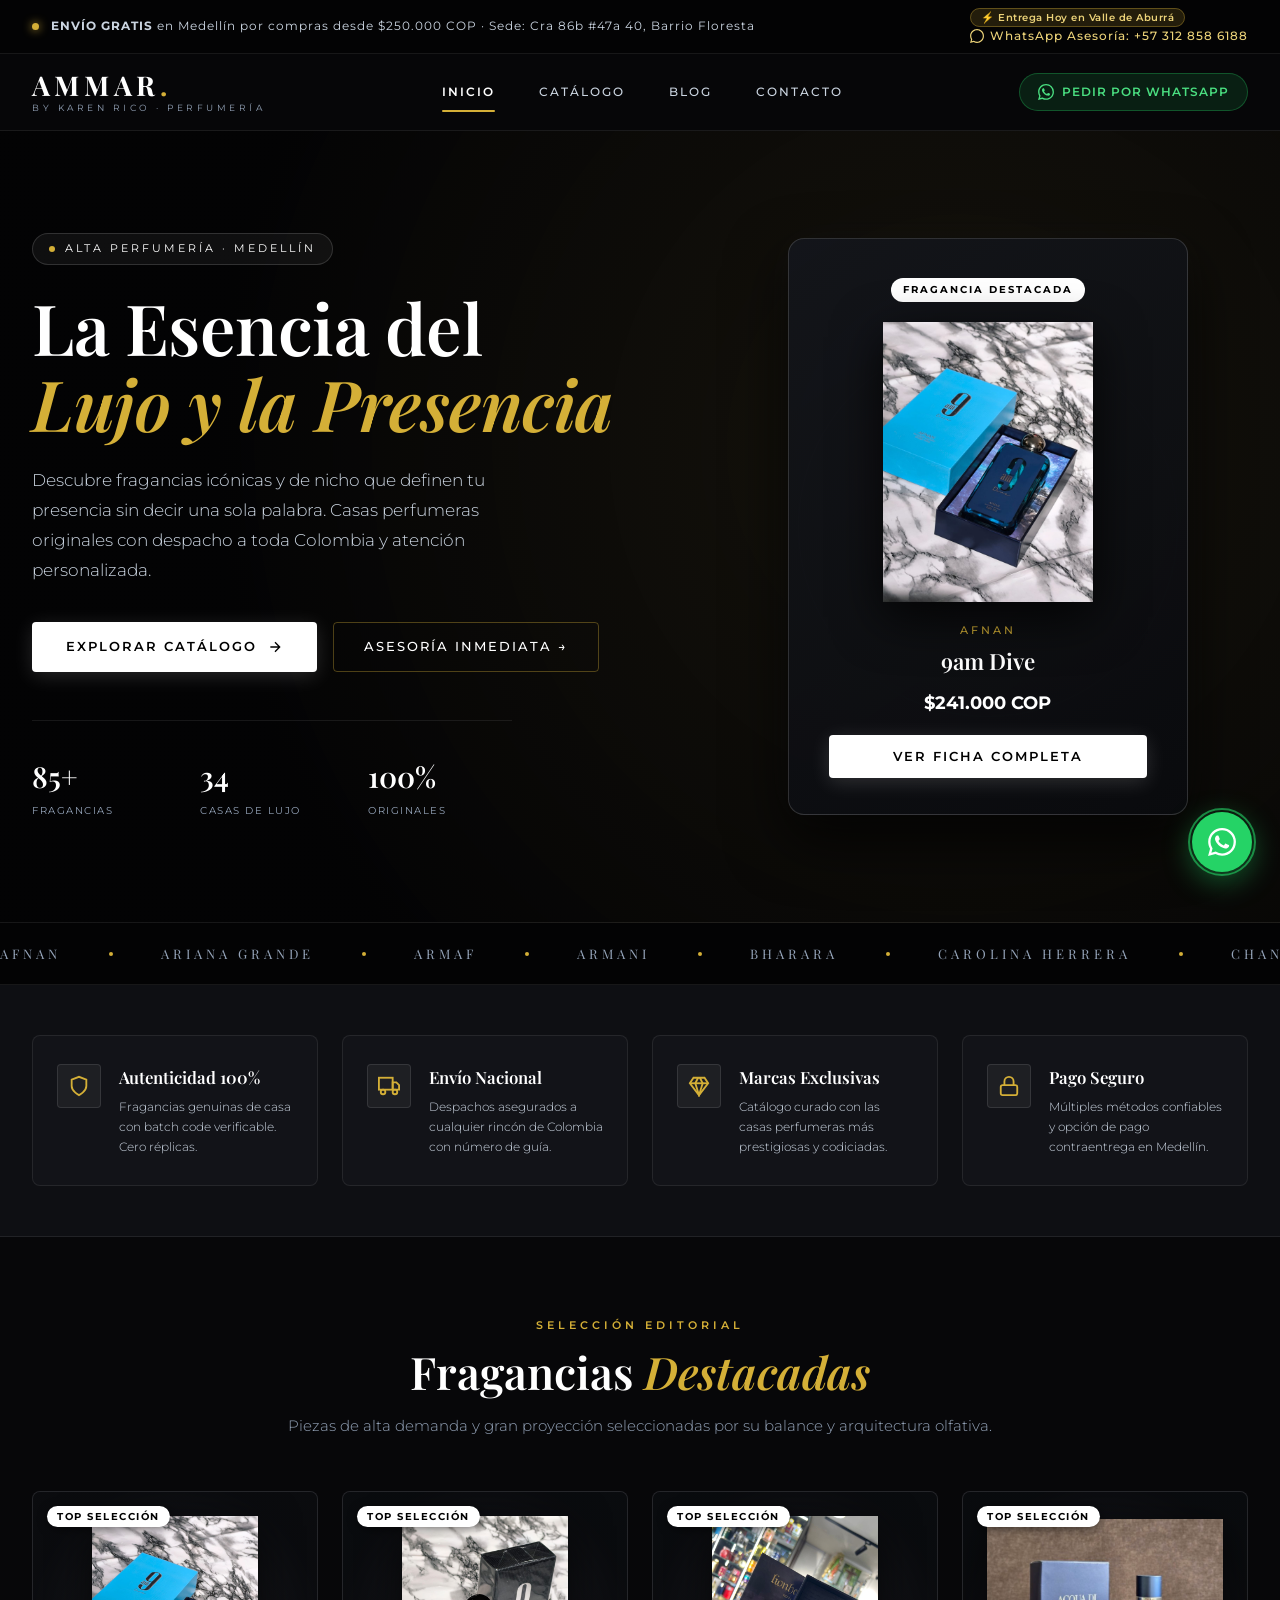
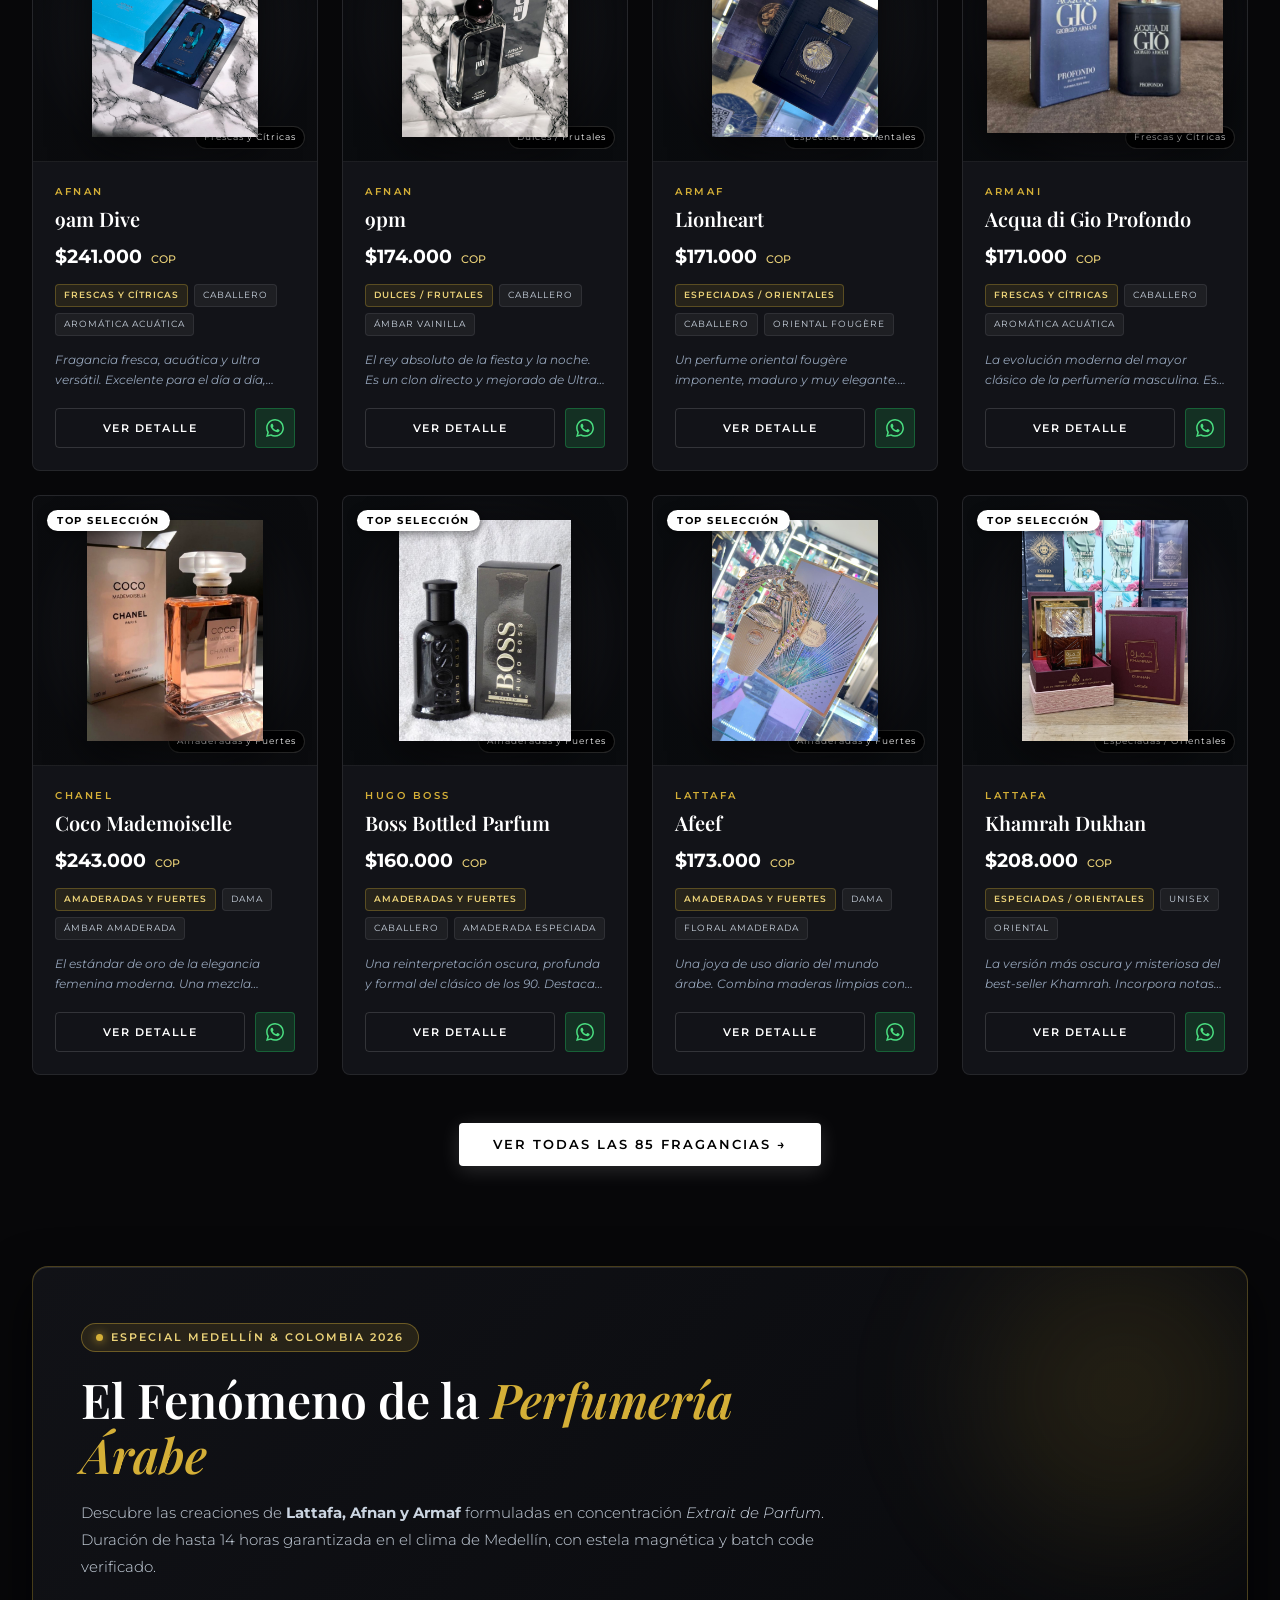
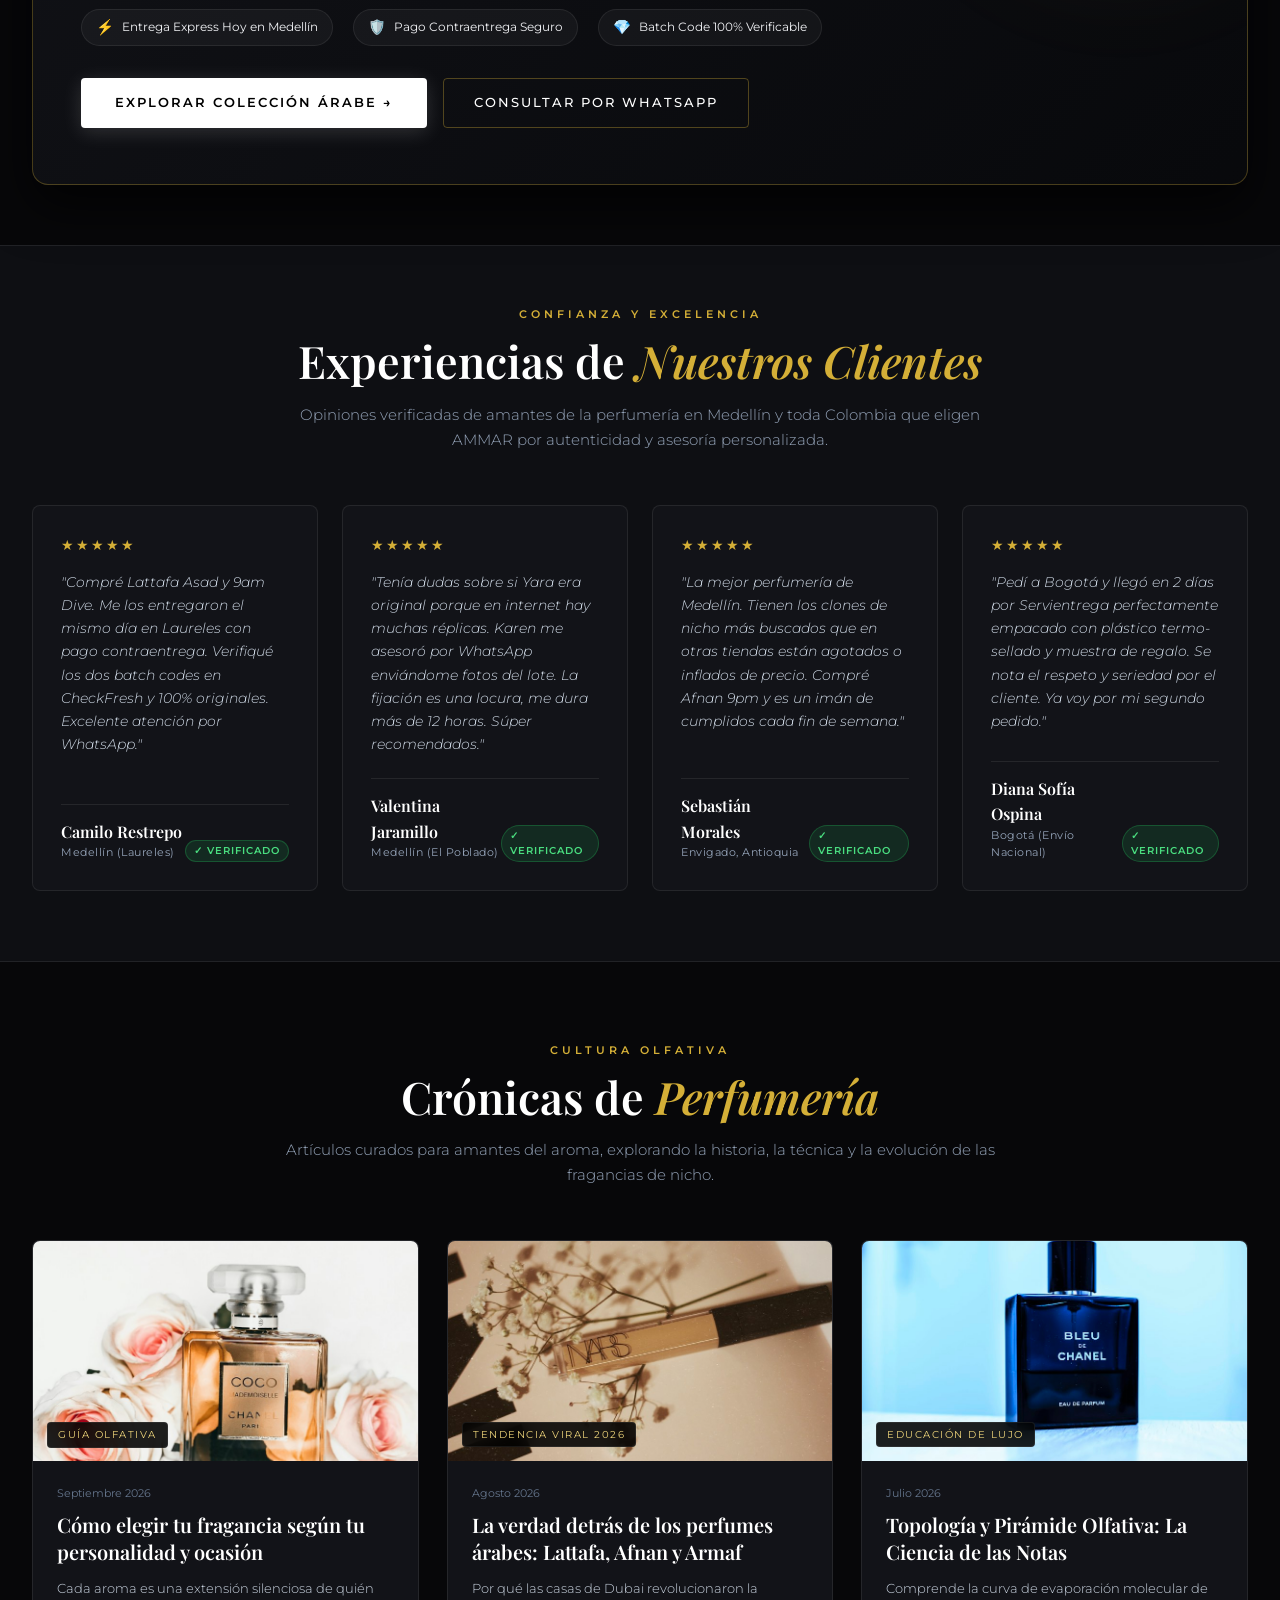
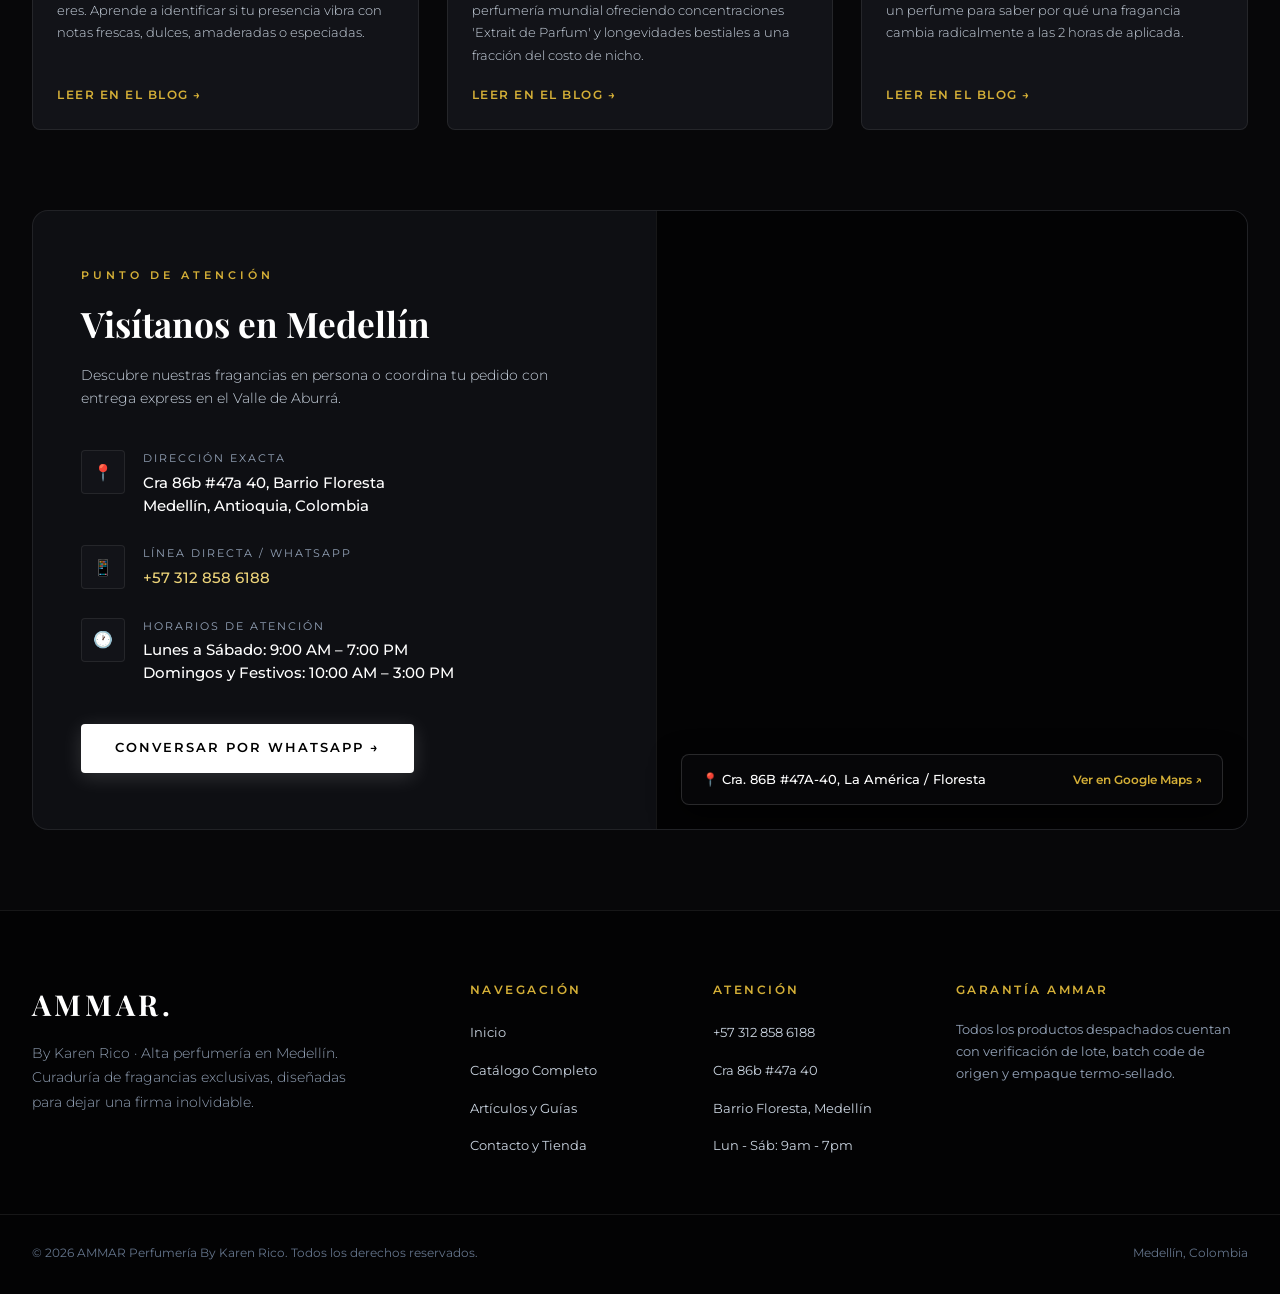
==== commit d3521d79: "feat(blog): limitar a 3 fragancias en la vitrina del blog y anadir boton ver mas interactivo" ====
--- a/index.html
+++ b/index.html
@@ -1633,6 +1633,54 @@
             color: #000;
         }
 
+        .blog-showcase-footer {
+            text-align: center;
+            margin-top: 16px;
+            display: flex;
+            align-items: center;
+            justify-content: center;
+            gap: 14px;
+            flex-wrap: wrap;
+        }
+
+        .btn-showcase-more {
+            background: rgba(212, 175, 55, 0.08);
+            color: var(--gold-bright);
+            border: 1px solid rgba(212, 175, 55, 0.32);
+            padding: 8px 24px;
+            border-radius: var(--radius-pill);
+            font-size: 0.78rem;
+            font-weight: 600;
+            letter-spacing: 0.5px;
+            cursor: pointer;
+            transition: var(--transition-smooth);
+            display: inline-flex;
+            align-items: center;
+            gap: 6px;
+        }
+
+        .btn-showcase-more:hover {
+            background: var(--gold);
+            color: #000;
+            border-color: var(--gold);
+            transform: translateY(-1px);
+            box-shadow: 0 4px 15px rgba(212, 175, 55, 0.25);
+        }
+
+        .btn-showcase-less {
+            background: none;
+            border: none;
+            color: var(--muted);
+            font-size: 0.75rem;
+            text-decoration: underline;
+            cursor: pointer;
+            transition: var(--transition-smooth);
+        }
+
+        .btn-showcase-less:hover {
+            color: var(--white);
+        }
+
         /* ── CONTACTO Y MAPA ─────────────────────────────────────────── */
         .contact-layout {
             display: grid;
@@ -3116,6 +3164,14 @@
                         <span>✨</span> Fragancias Mencionadas en esta Guía:
                     </div>
                     <div class="blog-mini-grid" id="bmMiniGrid"></div>
+                    <div class="blog-showcase-footer" id="bmShowcaseFooter">
+                        <button class="btn-showcase-more" id="bmShowcaseMoreBtn" onclick="toggleShowcaseMore()">
+                            Ver más
+                        </button>
+                        <button class="btn-showcase-less" id="bmShowcaseLessBtn" onclick="collapseShowcase()" style="display:none;">
+                            Ver menos ↑
+                        </button>
+                    </div>
                 </div>
 
                 <div style="margin-top:32px; padding-top:24px; border-top:1px solid var(--border-hairline); display:flex; gap:16px; flex-wrap:wrap;">
@@ -3342,12 +3398,67 @@
             if (fullGrid) fullGrid.innerHTML = articlesHTML;
         }
 
+        let showcaseExpanded = false;
+        let currentRelatedProducts = [];
+
+        function renderBlogShowcase() {
+            const miniGrid = document.getElementById('bmMiniGrid');
+            const footer = document.getElementById('bmShowcaseFooter');
+            const moreBtn = document.getElementById('bmShowcaseMoreBtn');
+            if (!miniGrid) return;
+
+            // Mostrar solo 3 piezas inicialmente, o todas si se expande
+            const visibleProducts = showcaseExpanded ? currentRelatedProducts : currentRelatedProducts.slice(0, 3);
+
+            miniGrid.innerHTML = visibleProducts.map(p => `
+                <div class="blog-mini-card">
+                    <img src="${p.imagen}" alt="${p.nombre}" loading="lazy">
+                    <div class="bm-brand">${p.marca}</div>
+                    <div class="bm-name">${p.nombre}</div>
+                    <div class="bm-price">${formatCOP(p.precio)} COP</div>
+                    <button class="bm-btn-wa" onclick="closeBlogModal(); openProductModal(${p.id})">Ver Ficha</button>
+                </div>
+            `).join('');
+
+            if (footer && moreBtn) {
+                const lessBtn = document.getElementById('bmShowcaseLessBtn');
+                if (currentRelatedProducts.length > 3) {
+                    footer.style.display = 'flex';
+                    if (!showcaseExpanded) {
+                        moreBtn.innerHTML = `Ver más`;
+                        moreBtn.onclick = toggleShowcaseMore;
+                        if (lessBtn) lessBtn.style.display = 'none';
+                    } else {
+                        moreBtn.innerHTML = `Ver más en el Catálogo →`;
+                        moreBtn.onclick = applyBlogRelatedFilter;
+                        if (lessBtn) lessBtn.style.display = 'inline-block';
+                    }
+                } else {
+                    footer.style.display = 'flex';
+                    moreBtn.innerHTML = `Ver más en el Catálogo →`;
+                    moreBtn.onclick = applyBlogRelatedFilter;
+                    if (lessBtn) lessBtn.style.display = 'none';
+                }
+            }
+        }
+
+        function toggleShowcaseMore() {
+            showcaseExpanded = true;
+            renderBlogShowcase();
+        }
+
+        function collapseShowcase() {
+            showcaseExpanded = false;
+            renderBlogShowcase();
+        }
+
         // ── LECTOR MODAL DE BLOG CON VINCULACIÓN AL CATÁLOGO ──────────
         function openBlogArticle(id) {
             const article = BLOG_ARTICLES.find(a => a.id === id);
             if (!article) return;
 
             currentActiveBlogArticle = article;
+            showcaseExpanded = false;
 
             document.getElementById('bmImg').src = article.image;
             document.getElementById('bmTag').textContent = article.tag;
@@ -3355,23 +3466,14 @@
             document.getElementById('bmTitle').textContent = article.title;
             document.getElementById('bmContent').innerHTML = article.content;
 
-            // Renderizar mini-vitrina de fragancias relacionadas en este blog
-            const miniGrid = document.getElementById('bmMiniGrid');
-            const relatedProducts = PRODUCTS.filter(p => {
+            // Obtener fragancias relacionadas en este blog (inicialmente solo 3)
+            currentRelatedProducts = PRODUCTS.filter(p => {
                 return article.relatedProductNames.some(name => p.nombre.toLowerCase().includes(name.toLowerCase()));
-            }).slice(0, 4);
-
-            if (relatedProducts.length > 0) {
+            });
+
+            if (currentRelatedProducts.length > 0) {
                 document.getElementById('bmShowcaseBox').style.display = 'block';
-                miniGrid.innerHTML = relatedProducts.map(p => `
-                    <div class="blog-mini-card">
-                        <img src="${p.imagen}" alt="${p.nombre}" loading="lazy">
-                        <div class="bm-brand">${p.marca}</div>
-                        <div class="bm-name">${p.nombre}</div>
-                        <div class="bm-price">${formatCOP(p.precio)} COP</div>
-                        <button class="bm-btn-wa" onclick="closeBlogModal(); openProductModal(${p.id})">Ver Ficha</button>
-                    </div>
-                `).join('');
+                renderBlogShowcase();
             } else {
                 document.getElementById('bmShowcaseBox').style.display = 'none';
             }
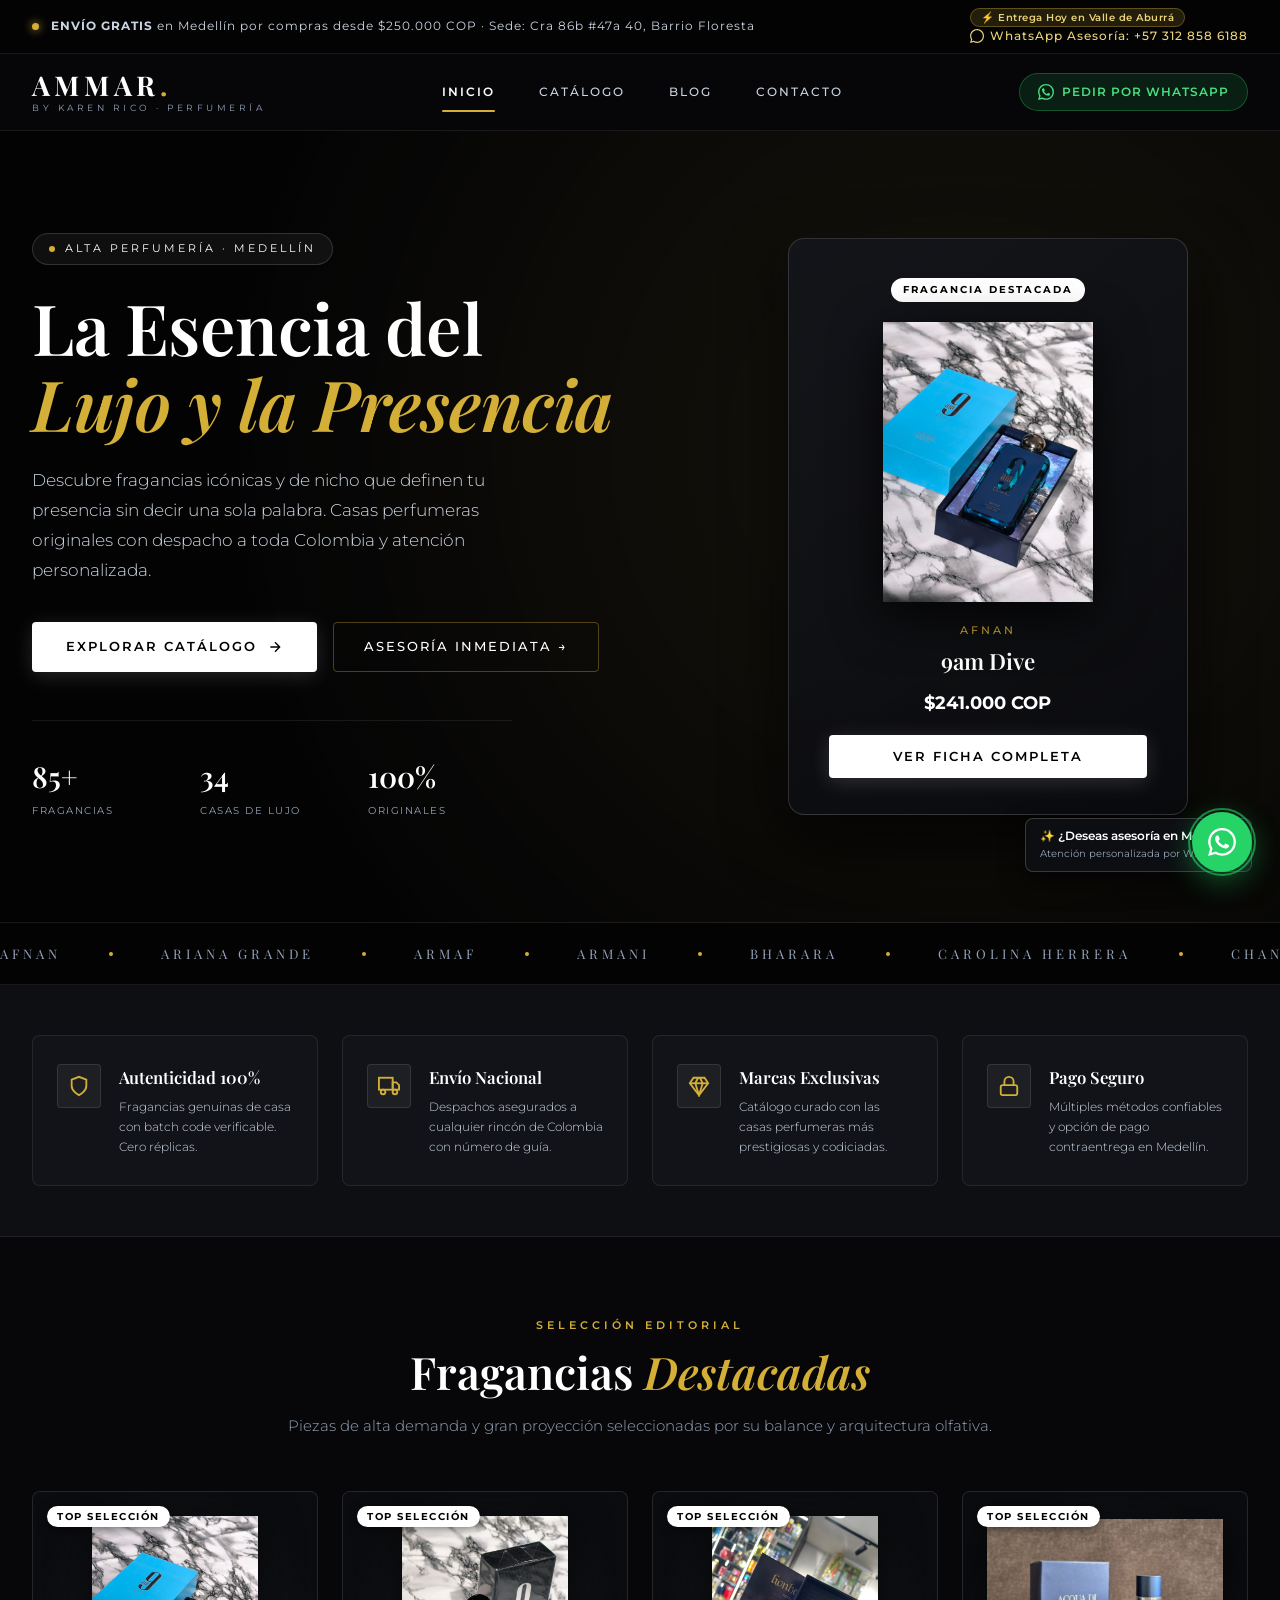
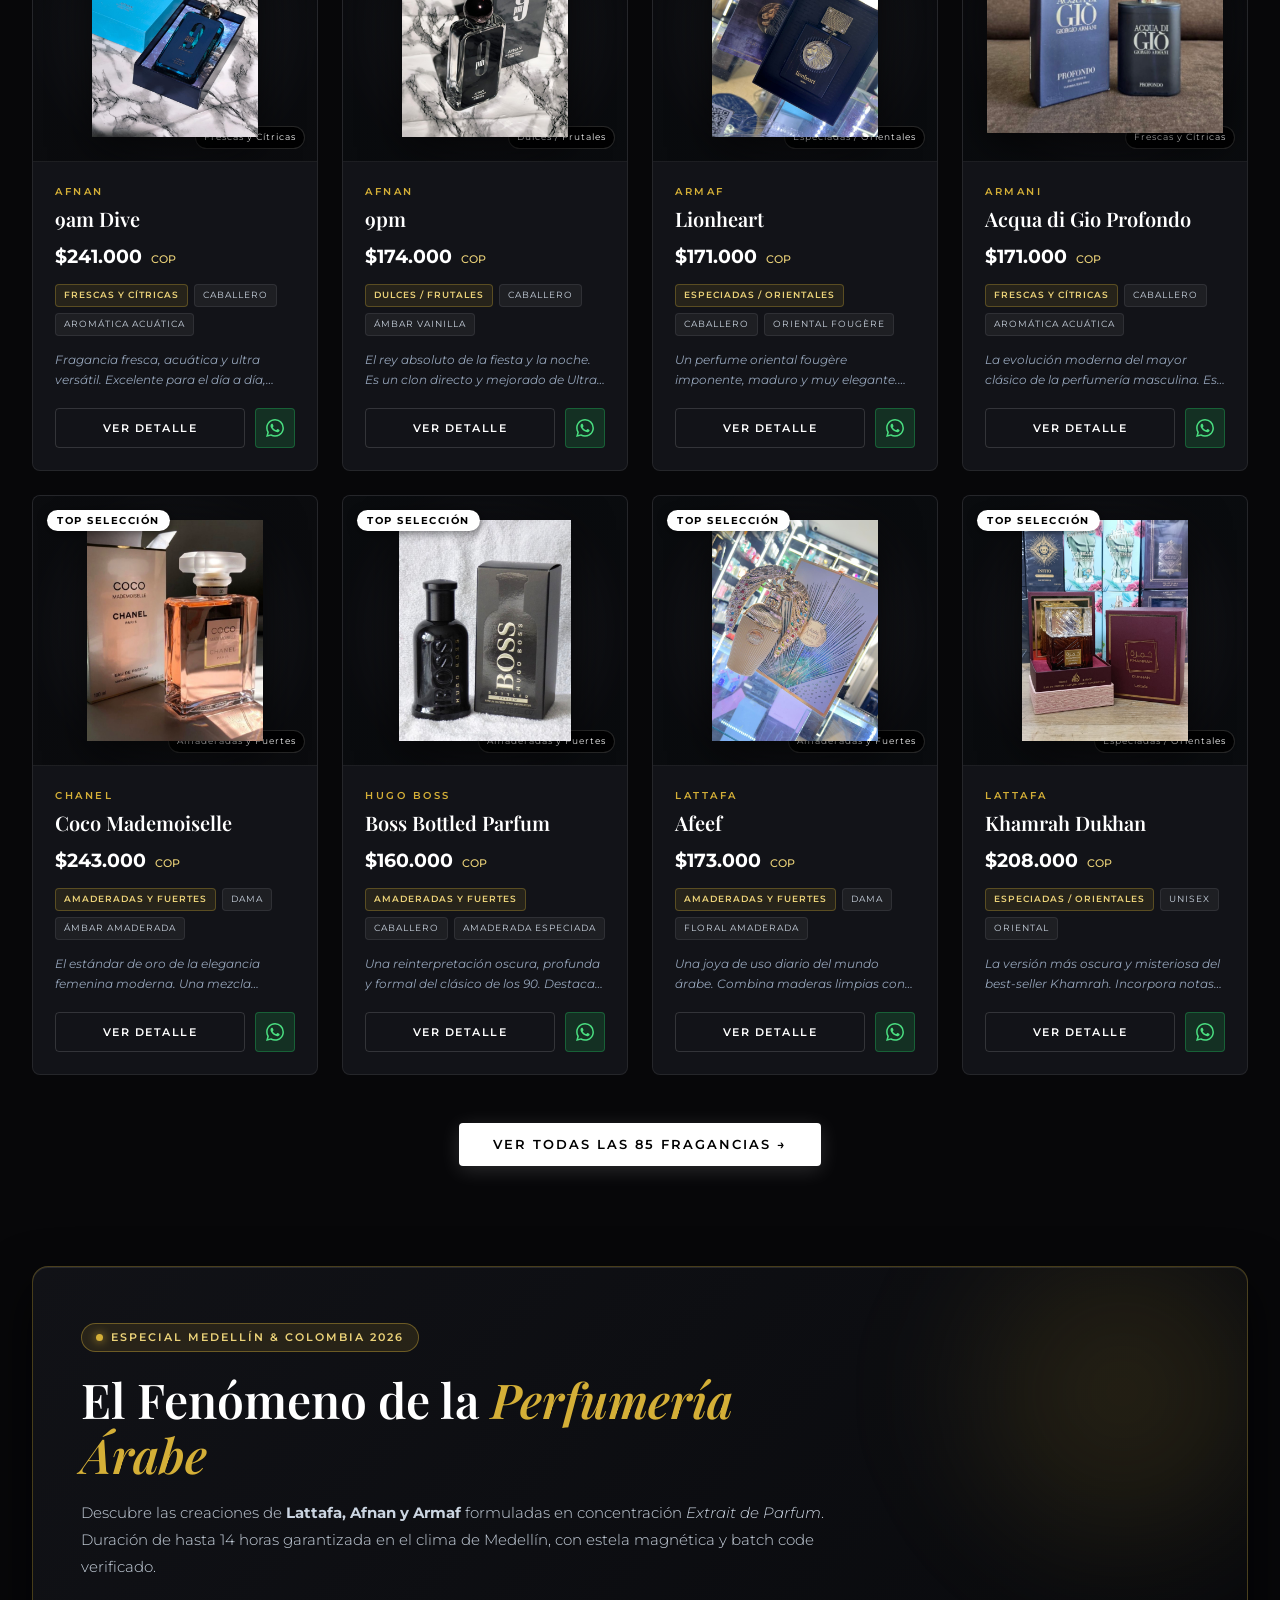
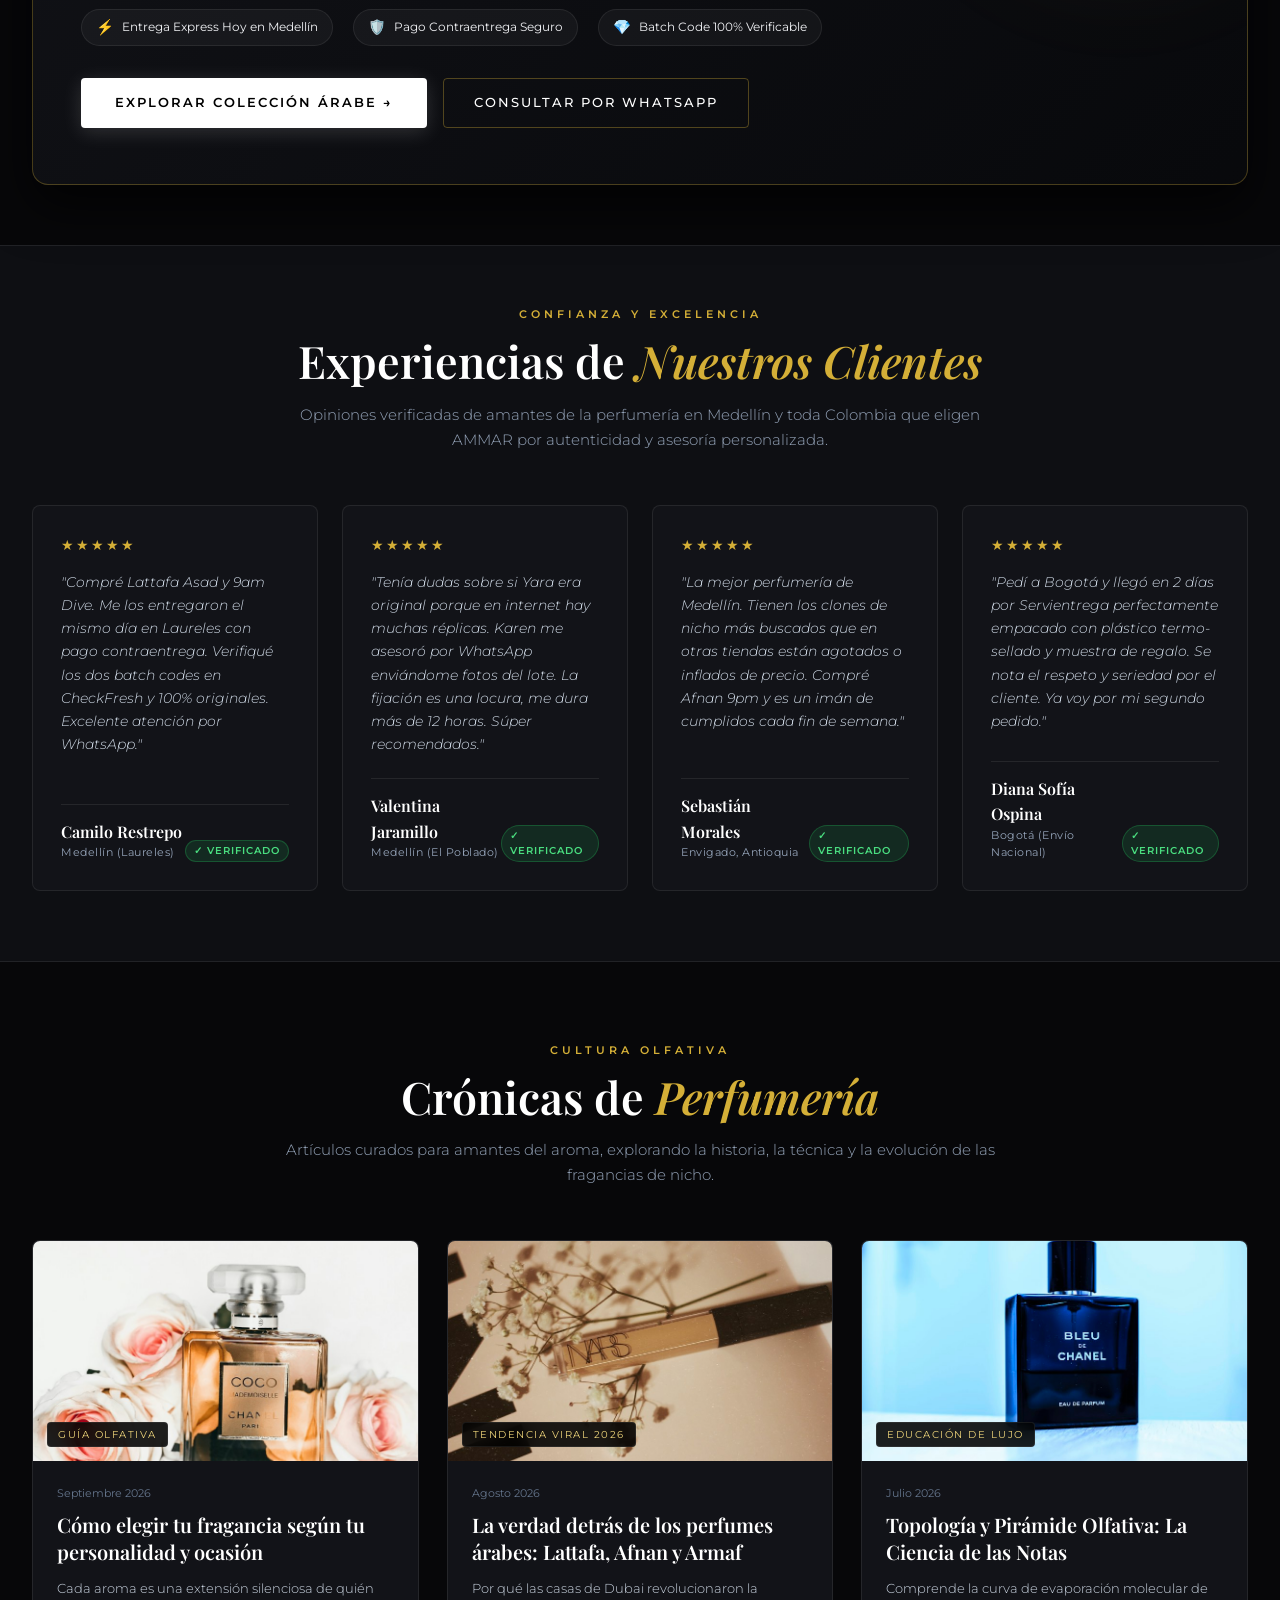
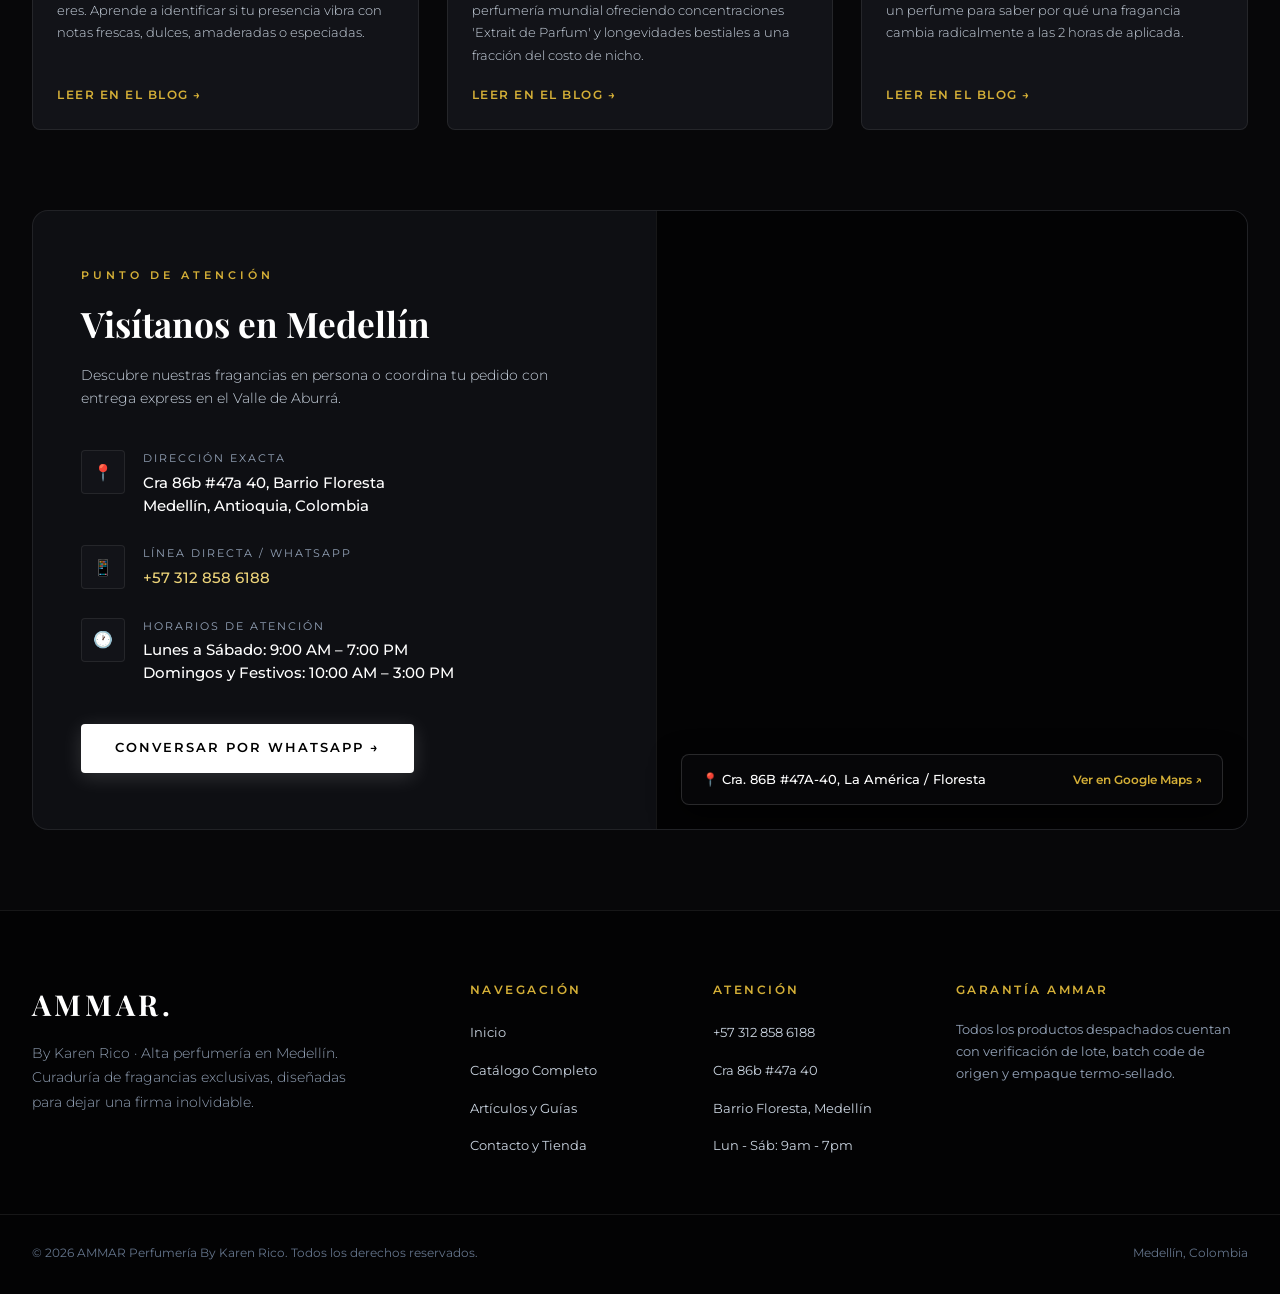
==== commit 47b328cf: "style(mobile): optimizar scrolling en movil, blogs y resenas en lista compacta sin vista previa" ====
--- a/index.html
+++ b/index.html
@@ -2424,25 +2424,307 @@
             }
             .floating-wa-tooltip { display: none; }
 
-            .guarantees-grid { grid-template-columns: 1fr; }
+            /* Reducción general de espaciado y scrolling en móvil */
+            .section-wrap {
+                padding: 34px 16px;
+            }
+            .section-header {
+                margin-bottom: 20px;
+            }
+            .section-title {
+                font-size: 1.85rem;
+            }
+            .section-desc {
+                font-size: 0.8rem;
+                line-height: 1.55;
+                margin-bottom: 12px;
+            }
+
+            /* Hero compacto en móvil */
+            .hero-section {
+                padding: 28px 0 20px;
+            }
+            .hero-title {
+                font-size: 2.1rem;
+                line-height: 1.15;
+            }
+            .hero-desc {
+                font-size: 0.82rem;
+                line-height: 1.6;
+                margin-bottom: 22px;
+            }
+            .hero-buttons {
+                flex-direction: column;
+                gap: 10px;
+            }
+            .hero-buttons button,
+            .hero-buttons a {
+                width: 100%;
+                justify-content: center;
+                text-align: center;
+            }
+            .hero-metrics {
+                gap: 14px;
+                margin: 20px auto 0;
+                padding-top: 16px;
+            }
+            .metric-num {
+                font-size: 1.35rem;
+            }
+            .metric-label {
+                font-size: 0.65rem;
+            }
+            .hero-bottle-card {
+                padding: 16px;
+                max-width: 280px;
+                margin: 0 auto;
+            }
+            .hero-bottle-img-wrap {
+                height: 150px;
+            }
+
+            /* Garantías en cuadrícula compacta 2x2 sin párrafos largos */
+            .guarantees-section {
+                padding: 20px 0;
+            }
+            .guarantees-grid {
+                grid-template-columns: repeat(2, 1fr);
+                gap: 8px;
+            }
+            .guarantee-card {
+                padding: 12px 10px;
+                gap: 10px;
+                align-items: center;
+            }
+            .guarantee-icon {
+                width: 34px;
+                height: 34px;
+                min-width: 34px;
+            }
+            .guarantee-icon svg {
+                width: 18px;
+                height: 18px;
+            }
+            .guarantee-content h4 {
+                font-size: 0.78rem;
+                margin-bottom: 0;
+            }
+            .guarantee-content p {
+                display: none; /* Elimina texto secundario para reducir altura */
+            }
+
+            /* ── RESEÑAS EN LISTA SIN VISTA PREVIA (MÓVIL) ─────────────── */
+            .testimonials-section .section-wrap {
+                padding-top: 32px !important;
+                padding-bottom: 32px !important;
+            }
+            .testimonials-grid {
+                display: flex;
+                flex-direction: column;
+                gap: 8px;
+            }
+            .testimonial-card {
+                padding: 12px 14px;
+                border-radius: var(--radius-sm);
+                cursor: pointer;
+                transition: var(--transition-smooth);
+            }
+            .testimonial-card .t-stars {
+                font-size: 0.75rem;
+                letter-spacing: 1px;
+                margin-bottom: 2px;
+            }
+            .testimonial-card .t-author {
+                border-top: none;
+                padding-top: 0;
+                display: flex;
+                justify-content: space-between;
+                align-items: center;
+                width: 100%;
+            }
+            .testimonial-card .t-name {
+                font-size: 0.85rem;
+                font-weight: 600;
+            }
+            .testimonial-card .t-city {
+                font-size: 0.65rem;
+            }
+            .testimonial-card .t-badge {
+                font-size: 0.62rem;
+                padding: 2px 7px;
+            }
+            /* Ocultar vista previa de la reseña en móvil por defecto */
+            .testimonial-card .t-quote {
+                display: none;
+                margin: 10px 0 2px;
+                padding-top: 8px;
+                border-top: 1px dashed var(--border-hairline);
+                font-size: 0.8rem;
+                line-height: 1.55;
+                color: var(--silver);
+            }
+            .testimonial-card.active .t-quote {
+                display: block;
+            }
+            .testimonial-card::after {
+                content: 'Ver opinión ▾';
+                display: block;
+                font-size: 0.65rem;
+                color: var(--gold);
+                text-align: right;
+                margin-top: 4px;
+                letter-spacing: 0.5px;
+            }
+            .testimonial-card.active::after {
+                content: 'Ocultar ▴';
+            }
+
+            /* ── BLOGS EN LISTA SIN VISTA PREVIA (MÓVIL) ───────────────── */
+            #homeBlogGrid,
+            #blogFullGrid,
+            .blog-grid {
+                display: flex !important;
+                flex-direction: column !important;
+                gap: 10px !important;
+            }
+            .blog-card {
+                flex-direction: row !important;
+                align-items: center !important;
+                padding: 10px 14px !important;
+                gap: 14px !important;
+                cursor: pointer;
+                background: var(--card);
+                border: 1px solid var(--border-hairline);
+                border-radius: var(--radius-sm);
+            }
+            .blog-card-img {
+                width: 72px !important;
+                height: 72px !important;
+                min-width: 72px !important;
+                border-radius: 6px !important;
+                flex-shrink: 0;
+            }
+            .blog-card-img img {
+                border-radius: 6px;
+            }
+            .blog-card-tag {
+                display: none !important; /* Ocultar badge grande sobre miniatura */
+            }
+            .blog-card-body {
+                padding: 0 !important;
+                display: flex !important;
+                flex-direction: column !important;
+                justify-content: center !important;
+                flex-grow: 1 !important;
+                min-width: 0 !important;
+            }
+            .blog-card-date {
+                font-size: 0.62rem !important;
+                margin-bottom: 2px !important;
+                color: var(--gold) !important;
+                letter-spacing: 0.5px;
+                text-transform: uppercase;
+            }
+            .blog-card-title {
+                font-size: 0.88rem !important;
+                line-height: 1.25 !important;
+                margin: 0 !important;
+                color: var(--white) !important;
+                display: -webkit-box !important;
+                -webkit-line-clamp: 2 !important;
+                -webkit-box-orient: vertical !important;
+                overflow: hidden !important;
+            }
+            /* SIN VISTA PREVIA: Ocultar extracto del artículo en móvil */
+            .blog-card-excerpt {
+                display: none !important;
+            }
+            .blog-card-link {
+                display: none !important;
+            }
+            .blog-card::after {
+                content: '→';
+                color: var(--gold);
+                font-size: 1.15rem;
+                margin-left: auto;
+                padding-left: 6px;
+                flex-shrink: 0;
+            }
+
+            /* Banner Árabe compacto */
+            .luxury-banner-section {
+                padding: 24px 0;
+            }
+            .luxury-banner-container {
+                padding: 24px 16px;
+            }
+            .luxury-banner-title {
+                font-size: 1.45rem;
+                line-height: 1.25;
+            }
+            .luxury-banner-desc {
+                font-size: 0.8rem;
+                line-height: 1.5;
+                margin-bottom: 14px;
+            }
+            .luxury-banner-perks {
+                flex-direction: column;
+                gap: 8px;
+                margin-bottom: 18px;
+            }
+            .perk-item {
+                font-size: 0.75rem;
+            }
+            .luxury-banner-actions {
+                flex-direction: column;
+                gap: 8px;
+            }
+            .luxury-banner-actions button,
+            .luxury-banner-actions a {
+                width: 100%;
+                justify-content: center;
+                text-align: center;
+            }
+
+            /* FAQ Accordion compacto */
+            .seo-faq-section {
+                margin-top: 36px;
+                padding-top: 28px;
+            }
+            .faq-accordion {
+                gap: 8px;
+            }
+            .faq-question {
+                padding: 13px 16px;
+                font-size: 0.88rem;
+            }
+            .faq-item.active .faq-answer {
+                padding: 0 16px 14px;
+                font-size: 0.8rem;
+            }
+
+            /* Modal de producto y navegación móvil */
             .modal-container { 
                 grid-template-columns: 1fr; 
                 max-height: 92vh;
             }
-            .modal-img-col { height: 240px; padding: 20px; }
-            .modal-info-col { padding: 28px 20px 80px; }
+            .modal-img-col { height: 230px; padding: 18px; }
+            .modal-info-col { padding: 24px 18px 80px; }
             .btn-modal-wa {
                 position: sticky;
                 bottom: 0;
-                margin-top: 24px;
+                margin-top: 20px;
                 z-index: 10;
                 box-shadow: 0 -10px 25px rgba(0, 0, 0, 0.8);
             }
 
-            .footer-grid { grid-template-columns: 1fr; gap: 32px; }
-            .footer-bottom { flex-direction: column; gap: 12px; text-align: center; }
-            .contact-info-pane { padding: 32px 20px; }
-            .blog-modal-body { padding: 24px 18px; }
+            .contact-layout { grid-template-columns: 1fr; gap: 20px; }
+            .contact-info-pane { padding: 24px 18px; }
+            .contact-map-pane { height: 240px; }
+            .blog-modal-body { padding: 20px 16px; }
+
+            .footer-grid { grid-template-columns: 1fr; gap: 24px; }
+            .footer-bottom { flex-direction: column; gap: 10px; text-align: center; }
 
             /* Carrusel horizontal táctil para categorías olfativas */
             .tipo-simple-pills {
@@ -2473,14 +2755,6 @@
             .filter-pill {
                 white-space: nowrap;
                 flex-shrink: 0;
-            }
-
-            .luxury-banner-container {
-                padding: 32px 20px;
-            }
-            .luxury-banner-perks {
-                flex-direction: column;
-                gap: 10px;
             }
         }
 
@@ -3867,6 +4141,14 @@
                 }, 7500);
             }
         }, 3000);
+
+        // Interacción táctil para reseñas en móvil (expandir/colapsar opinión completa)
+        document.addEventListener('click', (e) => {
+            const tCard = e.target.closest('.testimonial-card');
+            if (tCard && window.innerWidth <= 768) {
+                tCard.classList.toggle('active');
+            }
+        });
     </script>
 </body>
 </html>
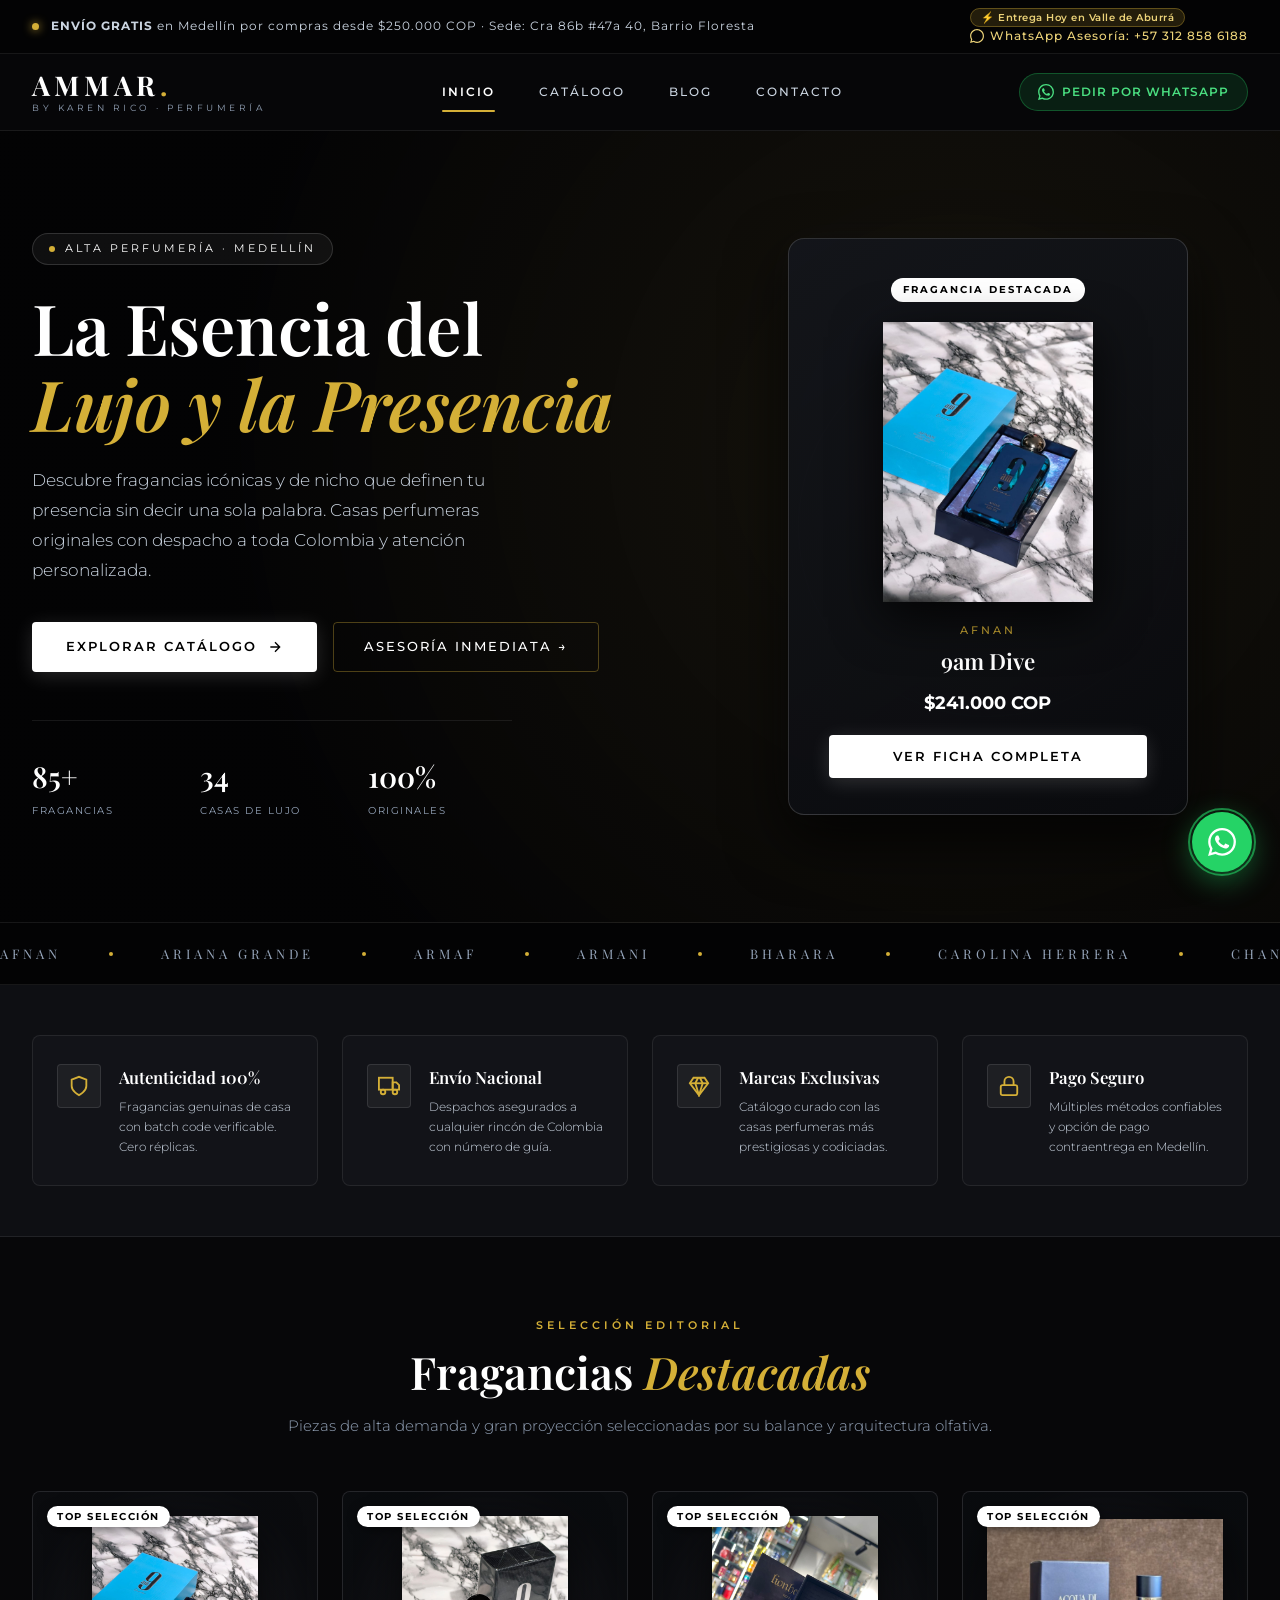
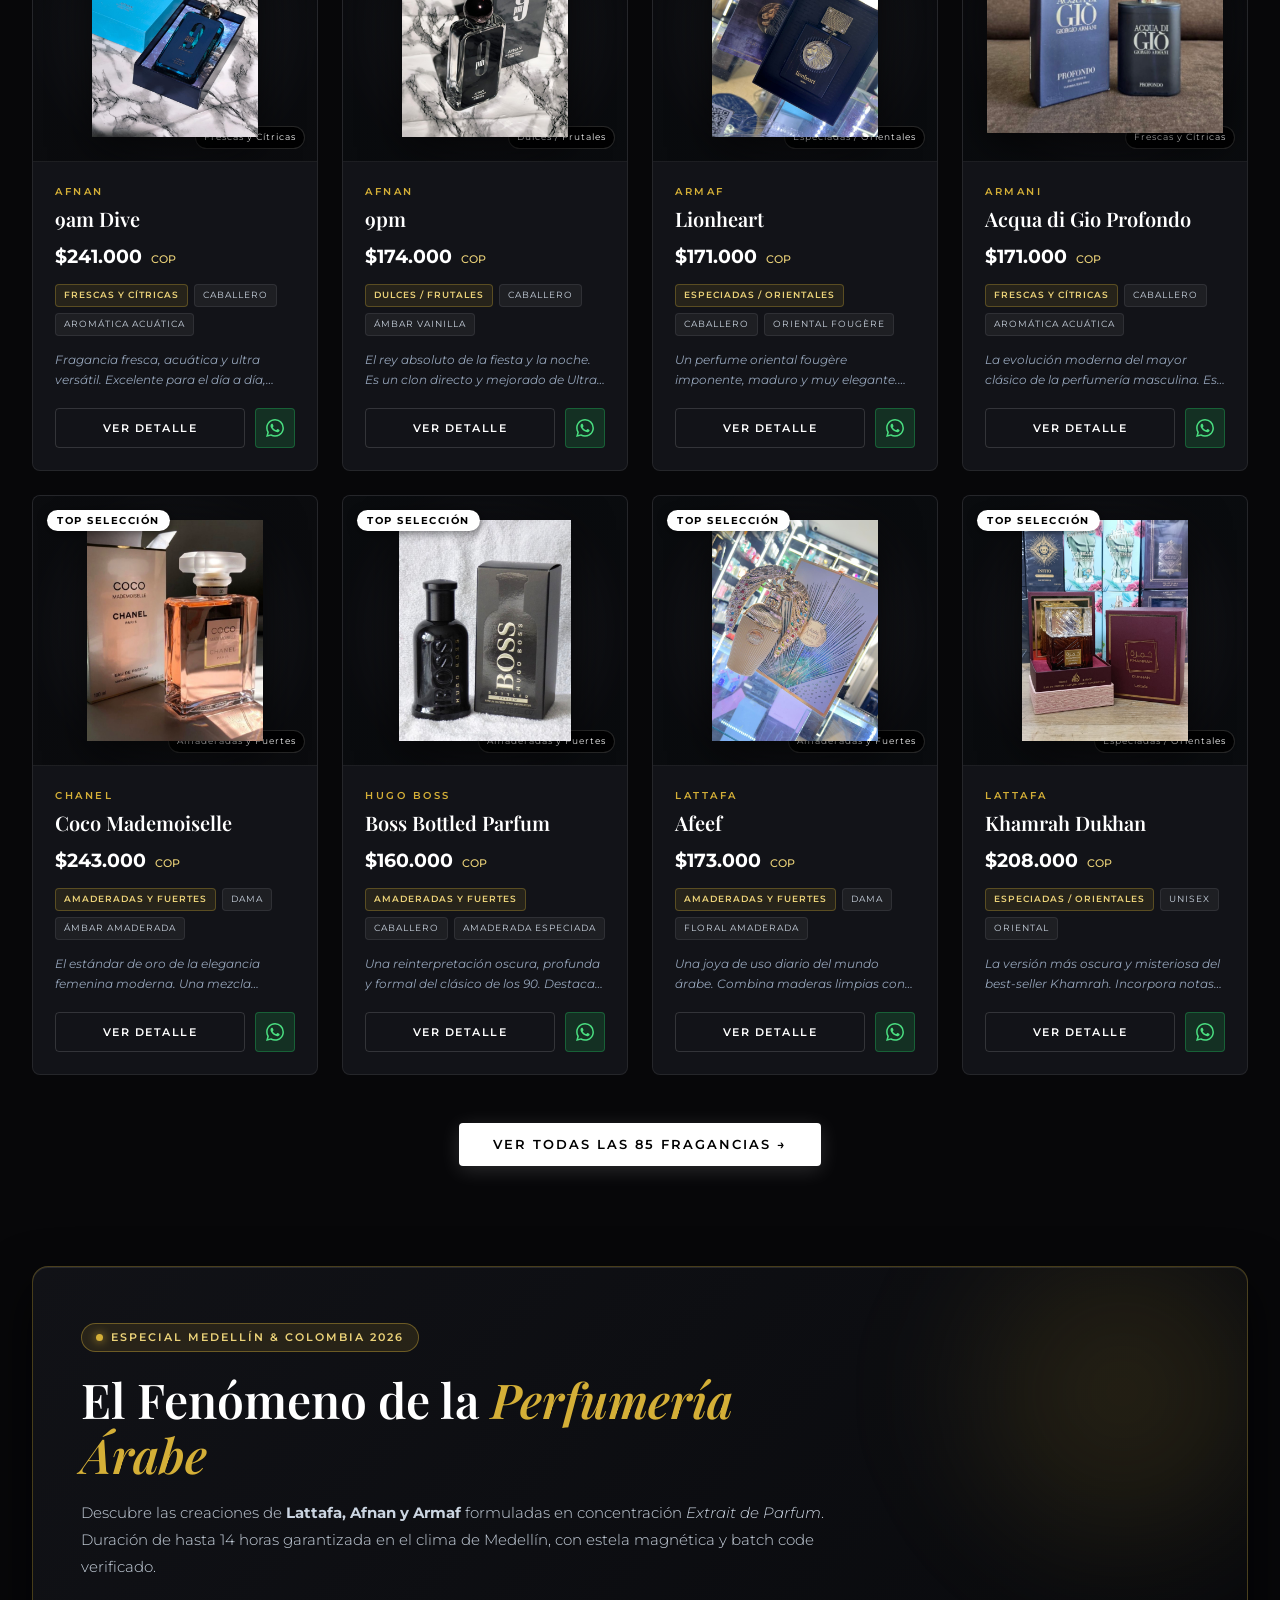
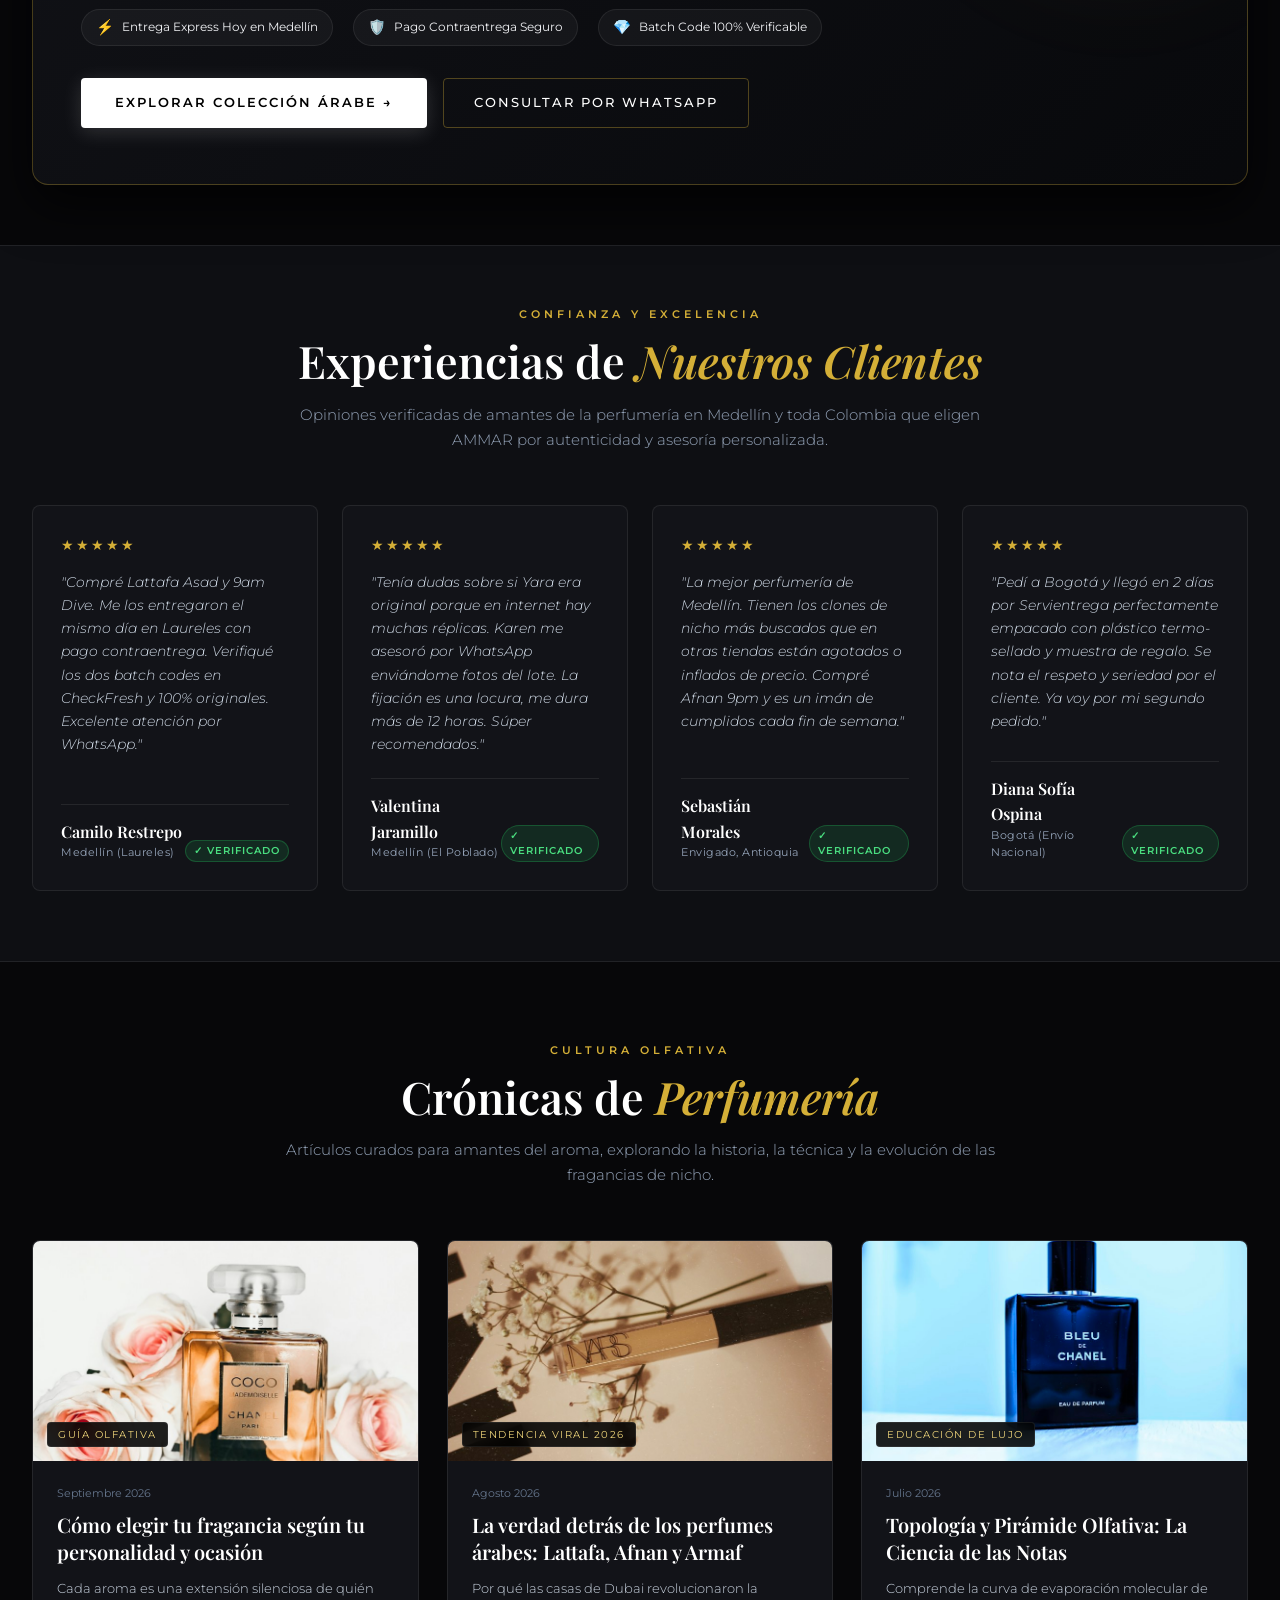
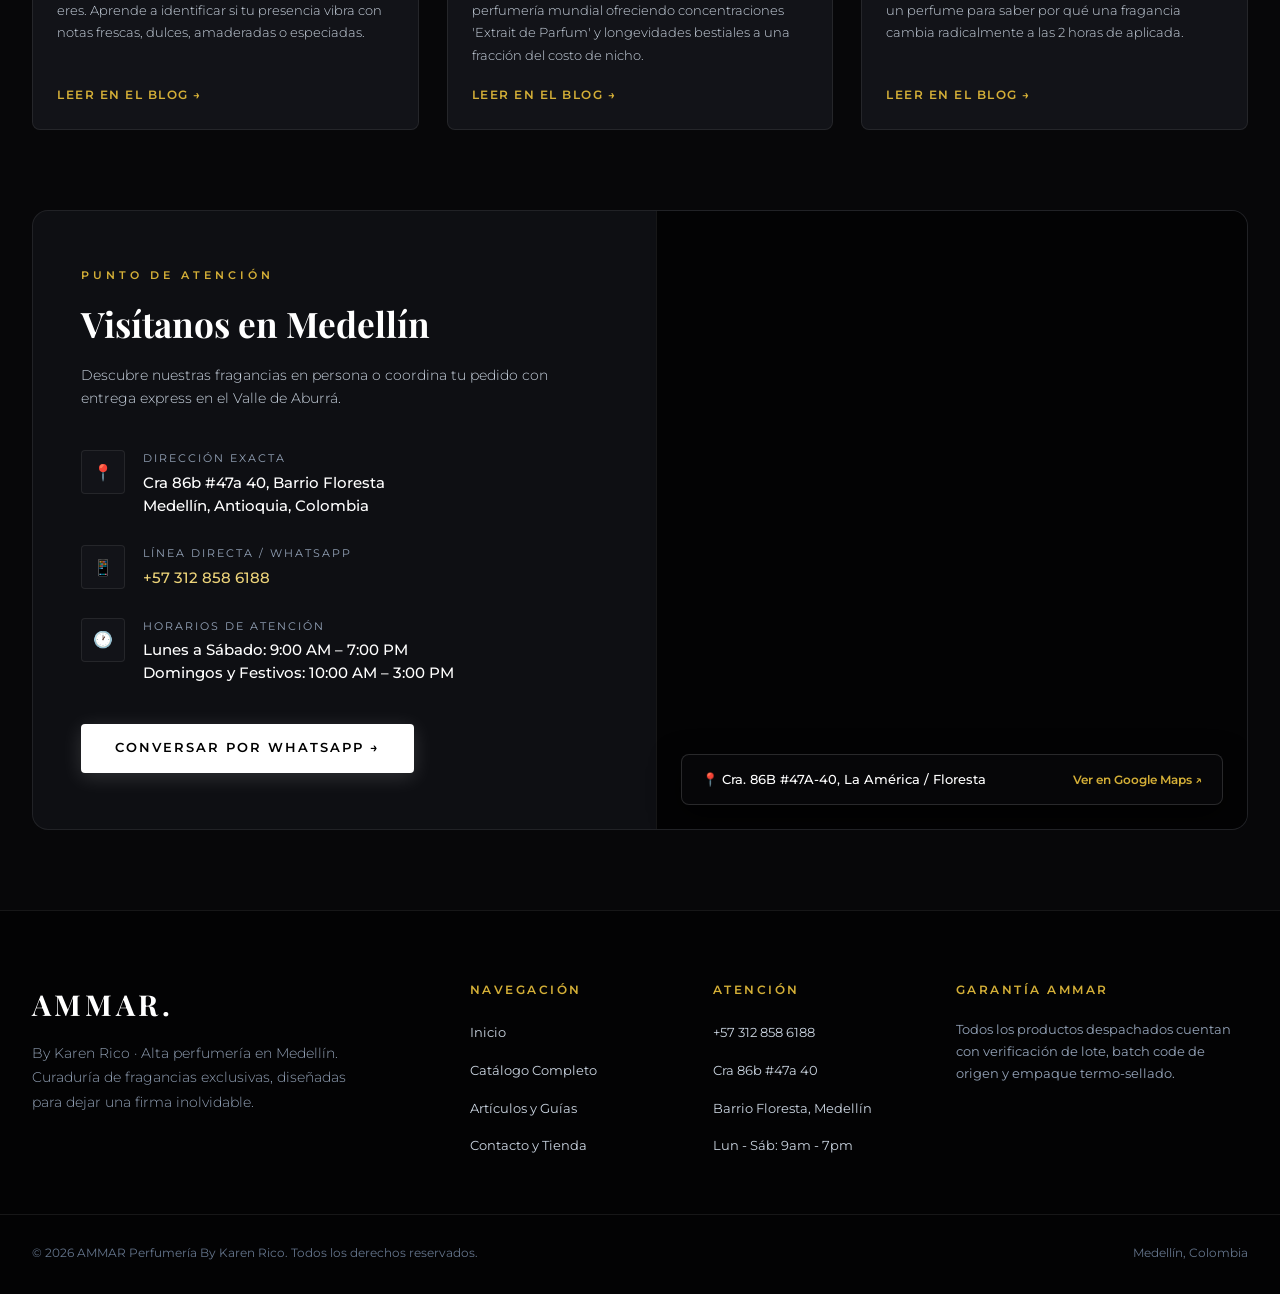
==== commit 1765e273: "style(mobile): reducir scrolling en catalogo con cuadricula compacta 2x2, filtros responsivos y moda" ====
--- a/index.html
+++ b/index.html
@@ -2703,58 +2703,229 @@
                 font-size: 0.8rem;
             }
 
-            /* Modal de producto y navegación móvil */
+            /* ── CATÁLOGO EN MÓVIL: REDUCCIÓN DRÁSTICA DE SCROLLING ── */
+            .catalog-controls {
+                margin-bottom: 16px !important;
+                padding: 12px 10px !important;
+                gap: 10px !important;
+            }
+            .tipo-simple-box {
+                padding: 8px 10px !important;
+                margin-bottom: 0 !important;
+            }
+            .tipo-simple-title {
+                font-size: 0.74rem !important;
+            }
+            .controls-search-row {
+                display: grid !important;
+                grid-template-columns: 1fr 1fr !important;
+                gap: 6px !important;
+            }
+            .search-box {
+                grid-column: 1 / -1 !important;
+                min-width: 0 !important;
+            }
+            .search-input {
+                padding: 9px 12px 9px 34px !important;
+                font-size: 0.78rem !important;
+            }
+            .search-icon {
+                left: 10px !important;
+                font-size: 0.8rem !important;
+            }
+            .filter-select {
+                min-width: 0 !important;
+                width: 100% !important;
+                padding: 7px 8px !important;
+                font-size: 0.72rem !important;
+                height: 36px !important;
+            }
+            #sortFilter {
+                grid-column: 1 / -1 !important;
+            }
+            .catalog-status-bar {
+                padding: 0 2px 6px !important;
+                font-size: 0.7rem !important;
+            }
+            .btn-reset-filters {
+                padding: 4px 10px !important;
+                font-size: 0.65rem !important;
+            }
+
+            /* Cuadrícula de 2 columnas compacta para catálogo en móvil */
+            .products-grid {
+                grid-template-columns: repeat(2, 1fr) !important;
+                gap: 8px !important;
+            }
+            .product-card {
+                border-radius: var(--radius-sm) !important;
+            }
+            .card-img-wrap {
+                height: 140px !important;
+                padding: 10px !important;
+            }
+            .badge-top {
+                top: 6px !important;
+                left: 6px !important;
+                font-size: 0.5rem !important;
+                padding: 2px 6px !important;
+            }
+            .badge-tipo-card {
+                bottom: 6px !important;
+                right: 6px !important;
+                font-size: 0.5rem !important;
+                padding: 2px 5px !important;
+            }
+            .card-body {
+                padding: 10px 8px !important;
+            }
+            .card-brand {
+                font-size: 0.54rem !important;
+                letter-spacing: 1.5px !important;
+                margin-bottom: 2px !important;
+            }
+            .card-name {
+                font-size: 0.85rem !important;
+                margin-bottom: 3px !important;
+                line-height: 1.2 !important;
+                white-space: nowrap !important;
+                overflow: hidden !important;
+                text-overflow: ellipsis !important;
+            }
+            .card-price {
+                font-size: 0.9rem !important;
+                margin-bottom: 5px !important;
+            }
+            .card-price span {
+                font-size: 0.6rem !important;
+            }
+            /* Ocultar párrafo pitch largo en tarjetas de catálogo móvil (ahorra 60-80px por tarjeta) */
+            .card-pitch {
+                display: none !important;
+            }
+            .card-tags {
+                margin-bottom: 8px !important;
+                gap: 3px !important;
+            }
+            .card-tag {
+                font-size: 0.52rem !important;
+                padding: 2px 5px !important;
+            }
+            .card-tag:not(.tag-simple) {
+                display: none !important; /* Muestra solo el estilo olfativo principal en móvil */
+            }
+            .card-actions {
+                gap: 4px !important;
+            }
+            .btn-card-detail {
+                padding: 6px 4px !important;
+                font-size: 0.6rem !important;
+                letter-spacing: 0.5px !important;
+            }
+            .btn-card-wa {
+                width: 30px !important;
+                height: 30px !important;
+                padding: 0 !important;
+                display: inline-flex !important;
+                align-items: center !important;
+                justify-content: center !important;
+            }
+            .btn-card-wa svg {
+                width: 15px !important;
+                height: 15px !important;
+            }
+            #loadMoreBtn {
+                margin: 22px auto 0 !important;
+                padding: 10px 22px !important;
+                font-size: 0.75rem !important;
+            }
+
+            /* Modal de producto compacto en móvil */
             .modal-container { 
                 grid-template-columns: 1fr; 
-                max-height: 92vh;
-            }
-            .modal-img-col { height: 230px; padding: 18px; }
-            .modal-info-col { padding: 24px 18px 80px; }
+                max-height: 90vh;
+                border-radius: var(--radius-md) var(--radius-md) 0 0;
+            }
+            .modal-img-col { height: 170px; padding: 12px; }
+            .modal-img-col img { max-height: 145px; }
+            .modal-info-col { padding: 16px 14px 72px; }
+            .modal-brand { font-size: 0.62rem; margin-bottom: 2px; }
+            .modal-name { font-size: 1.25rem; margin-bottom: 4px; line-height: 1.2; }
+            .modal-price { font-size: 1.15rem; margin-bottom: 8px; }
+            .modal-tags { margin-bottom: 10px; gap: 4px; }
+            .modal-pitch { font-size: 0.78rem; margin-bottom: 10px; line-height: 1.45; }
+            .modal-spec-block { padding: 8px 10px; margin-bottom: 8px; font-size: 0.8rem; }
+            .modal-spec-label { font-size: 0.65rem; margin-bottom: 2px; }
+            .modal-spec-text { font-size: 0.75rem; line-height: 1.4; }
+            .modal-spec-block.topology-highlight { padding: 8px 10px; margin-bottom: 8px; }
             .btn-modal-wa {
                 position: sticky;
                 bottom: 0;
-                margin-top: 20px;
+                margin-top: 14px;
+                padding: 12px 16px;
+                font-size: 0.8rem;
                 z-index: 10;
-                box-shadow: 0 -10px 25px rgba(0, 0, 0, 0.8);
-            }
-
-            .contact-layout { grid-template-columns: 1fr; gap: 20px; }
-            .contact-info-pane { padding: 24px 18px; }
-            .contact-map-pane { height: 240px; }
-            .blog-modal-body { padding: 20px 16px; }
-
-            .footer-grid { grid-template-columns: 1fr; gap: 24px; }
-            .footer-bottom { flex-direction: column; gap: 10px; text-align: center; }
+                box-shadow: 0 -10px 25px rgba(0, 0, 0, 0.85);
+            }
+
+            /* Modal de blog compacto en móvil */
+            .blog-modal-hero-img { height: 160px; }
+            .blog-modal-body { padding: 16px 14px; }
+            .blog-modal-body h1 { font-size: 1.35rem; margin: 10px 0 12px; line-height: 1.2; }
+            .blog-modal-body h3 { font-size: 1.05rem; margin-top: 16px; }
+            .blog-modal-body p { font-size: 0.82rem; line-height: 1.55; margin-bottom: 12px; }
+            .blog-showcase-box { margin-top: 18px; padding: 12px 10px; }
+            .blog-showcase-title { font-size: 0.88rem; margin-bottom: 10px; }
+            .blog-mini-grid { grid-template-columns: repeat(3, 1fr) !important; gap: 6px !important; margin-bottom: 10px !important; }
+            .blog-mini-card { padding: 8px 4px; }
+            .blog-mini-card img { height: 60px; margin-bottom: 4px; }
+            .bm-brand { font-size: 0.5rem; letter-spacing: 1px; }
+            .bm-name { font-size: 0.7rem; margin: 2px 0 4px; white-space: nowrap; overflow: hidden; text-overflow: ellipsis; }
+            .bm-price { font-size: 0.68rem; margin-bottom: 6px; }
+            .bm-btn-wa { font-size: 0.55rem; padding: 4px 2px; }
+            .btn-showcase-more { padding: 6px 16px; font-size: 0.72rem; }
+
+            /* Contacto y footer en móvil */
+            .contact-layout { grid-template-columns: 1fr; gap: 16px; }
+            .contact-info-pane { padding: 20px 16px; }
+            .contact-map-pane { height: 210px; }
+            .contact-item { margin-bottom: 12px; }
+
+            .footer-grid { grid-template-columns: 1fr; gap: 20px; }
+            .footer-bottom { flex-direction: column; gap: 8px; text-align: center; }
+            .site-footer { padding: 32px 0 20px; }
 
             /* Carrusel horizontal táctil para categorías olfativas */
             .tipo-simple-pills {
-                overflow-x: auto;
-                flex-wrap: nowrap;
-                padding-bottom: 8px;
-                -webkit-overflow-scrolling: touch;
-                scrollbar-width: none;
-            }
-            .tipo-simple-pills::-webkit-scrollbar {
-                display: none;
-            }
-            .pill-tipo {
-                white-space: nowrap;
-                flex-shrink: 0;
-            }
-
-            .controls-pills-row {
                 overflow-x: auto;
                 flex-wrap: nowrap;
                 padding-bottom: 6px;
                 -webkit-overflow-scrolling: touch;
                 scrollbar-width: none;
             }
+            .tipo-simple-pills::-webkit-scrollbar {
+                display: none;
+            }
+            .pill-tipo {
+                white-space: nowrap;
+                flex-shrink: 0;
+            }
+
+            .controls-pills-row {
+                overflow-x: auto;
+                flex-wrap: nowrap;
+                padding-bottom: 4px;
+                -webkit-overflow-scrolling: touch;
+                scrollbar-width: none;
+            }
             .controls-pills-row::-webkit-scrollbar {
                 display: none;
             }
             .filter-pill {
                 white-space: nowrap;
                 flex-shrink: 0;
+                padding: 5px 12px;
+                font-size: 0.68rem;
             }
         }
 
@@ -3546,8 +3717,9 @@
         let currentGender = 'ALL';
         let currentTipoSimple = 'ALL';
         let currentActiveBlogArticle = null;
-        let itemsPerPage = 16;
-        let displayedCount = 16;
+        const getItemsPerPage = () => window.innerWidth <= 768 ? 10 : 16;
+        let itemsPerPage = getItemsPerPage();
+        let displayedCount = itemsPerPage;
         let filteredProducts = [];
 
         // ── NAVEGACIÓN SPA ───────────────────────────────────────────
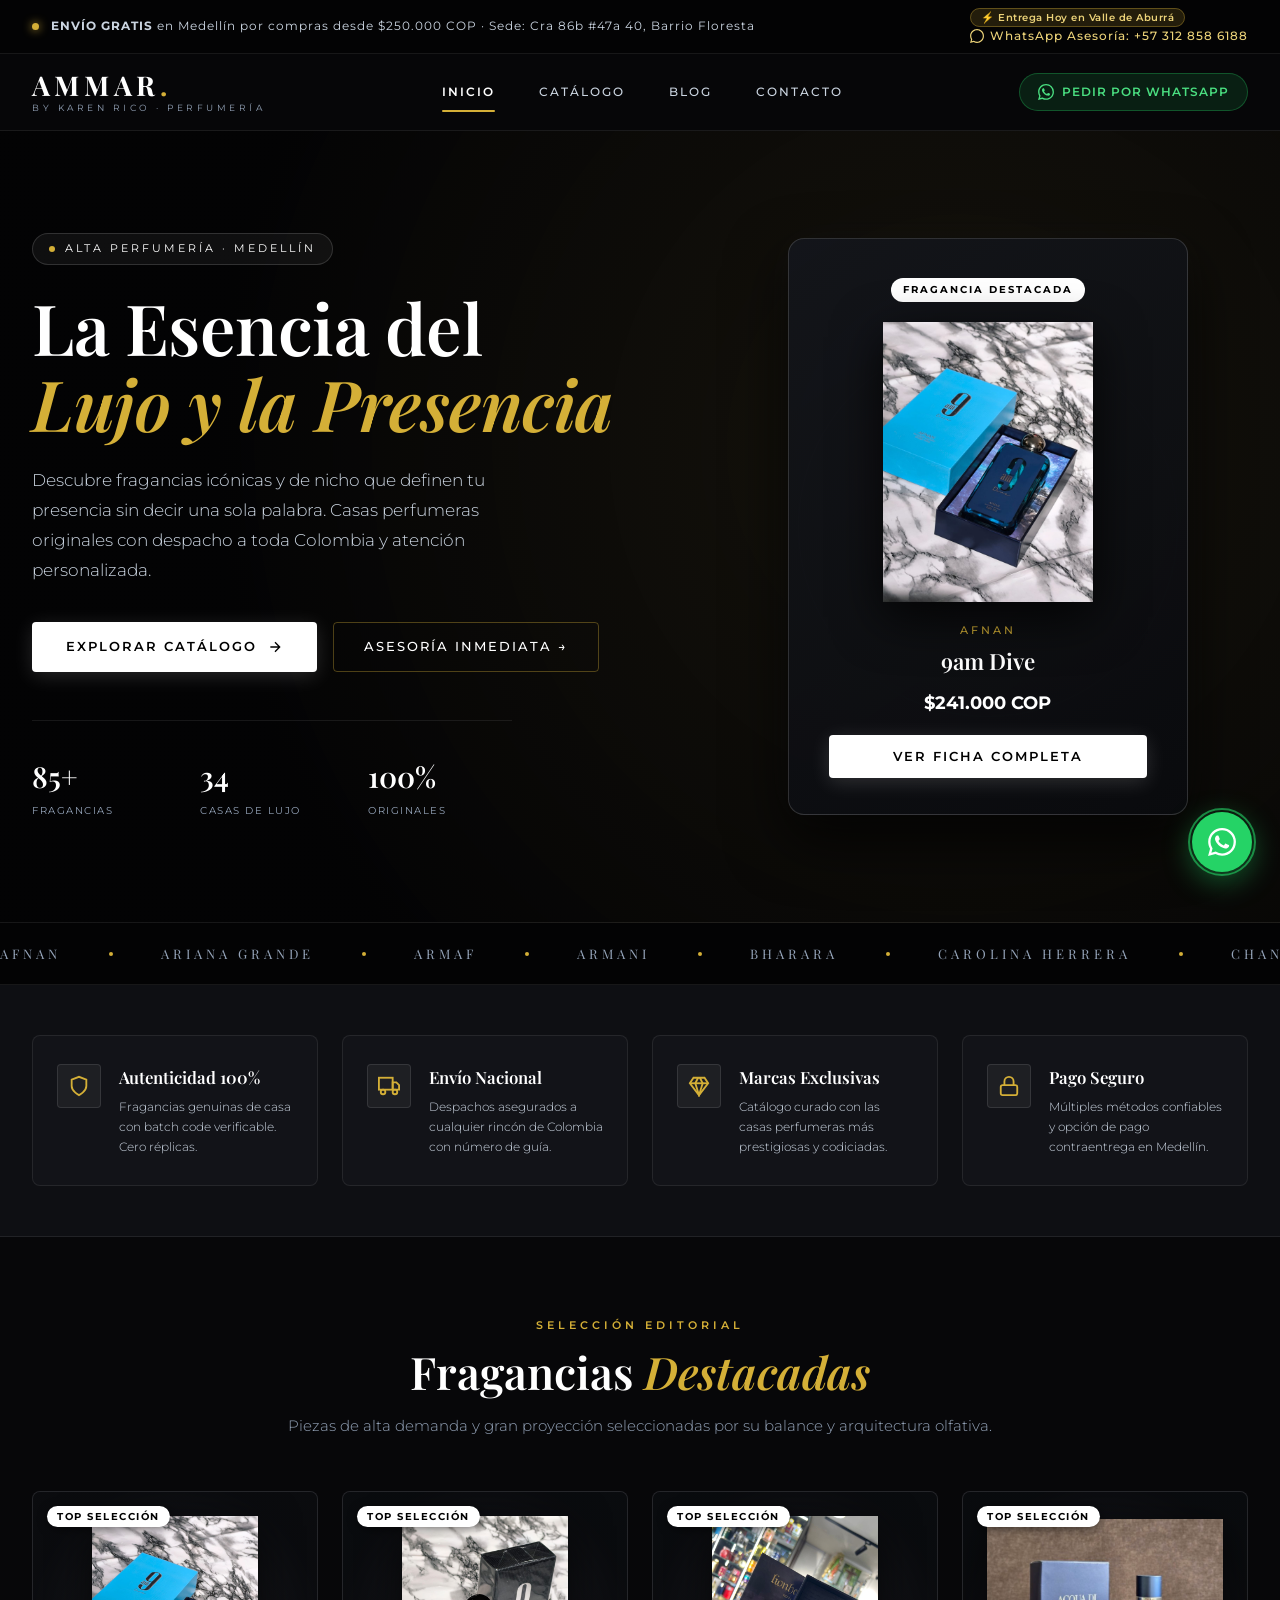
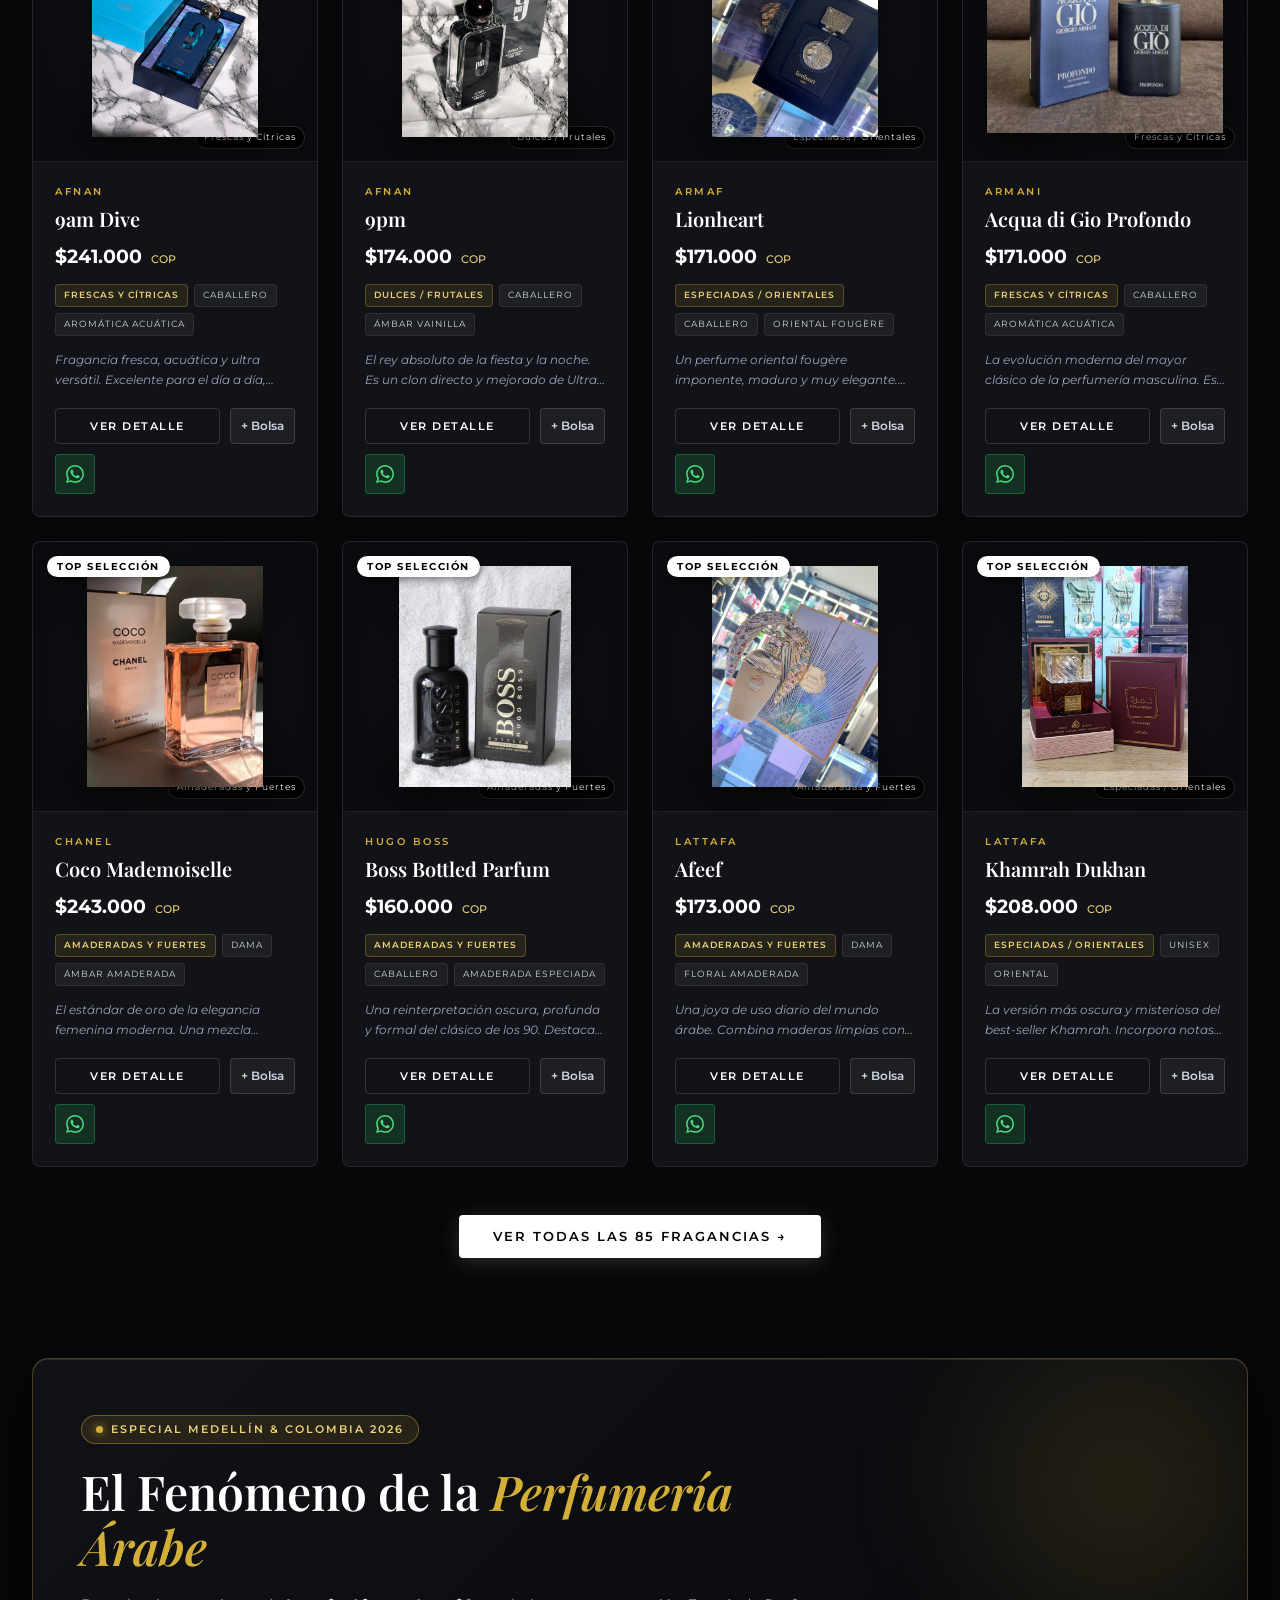
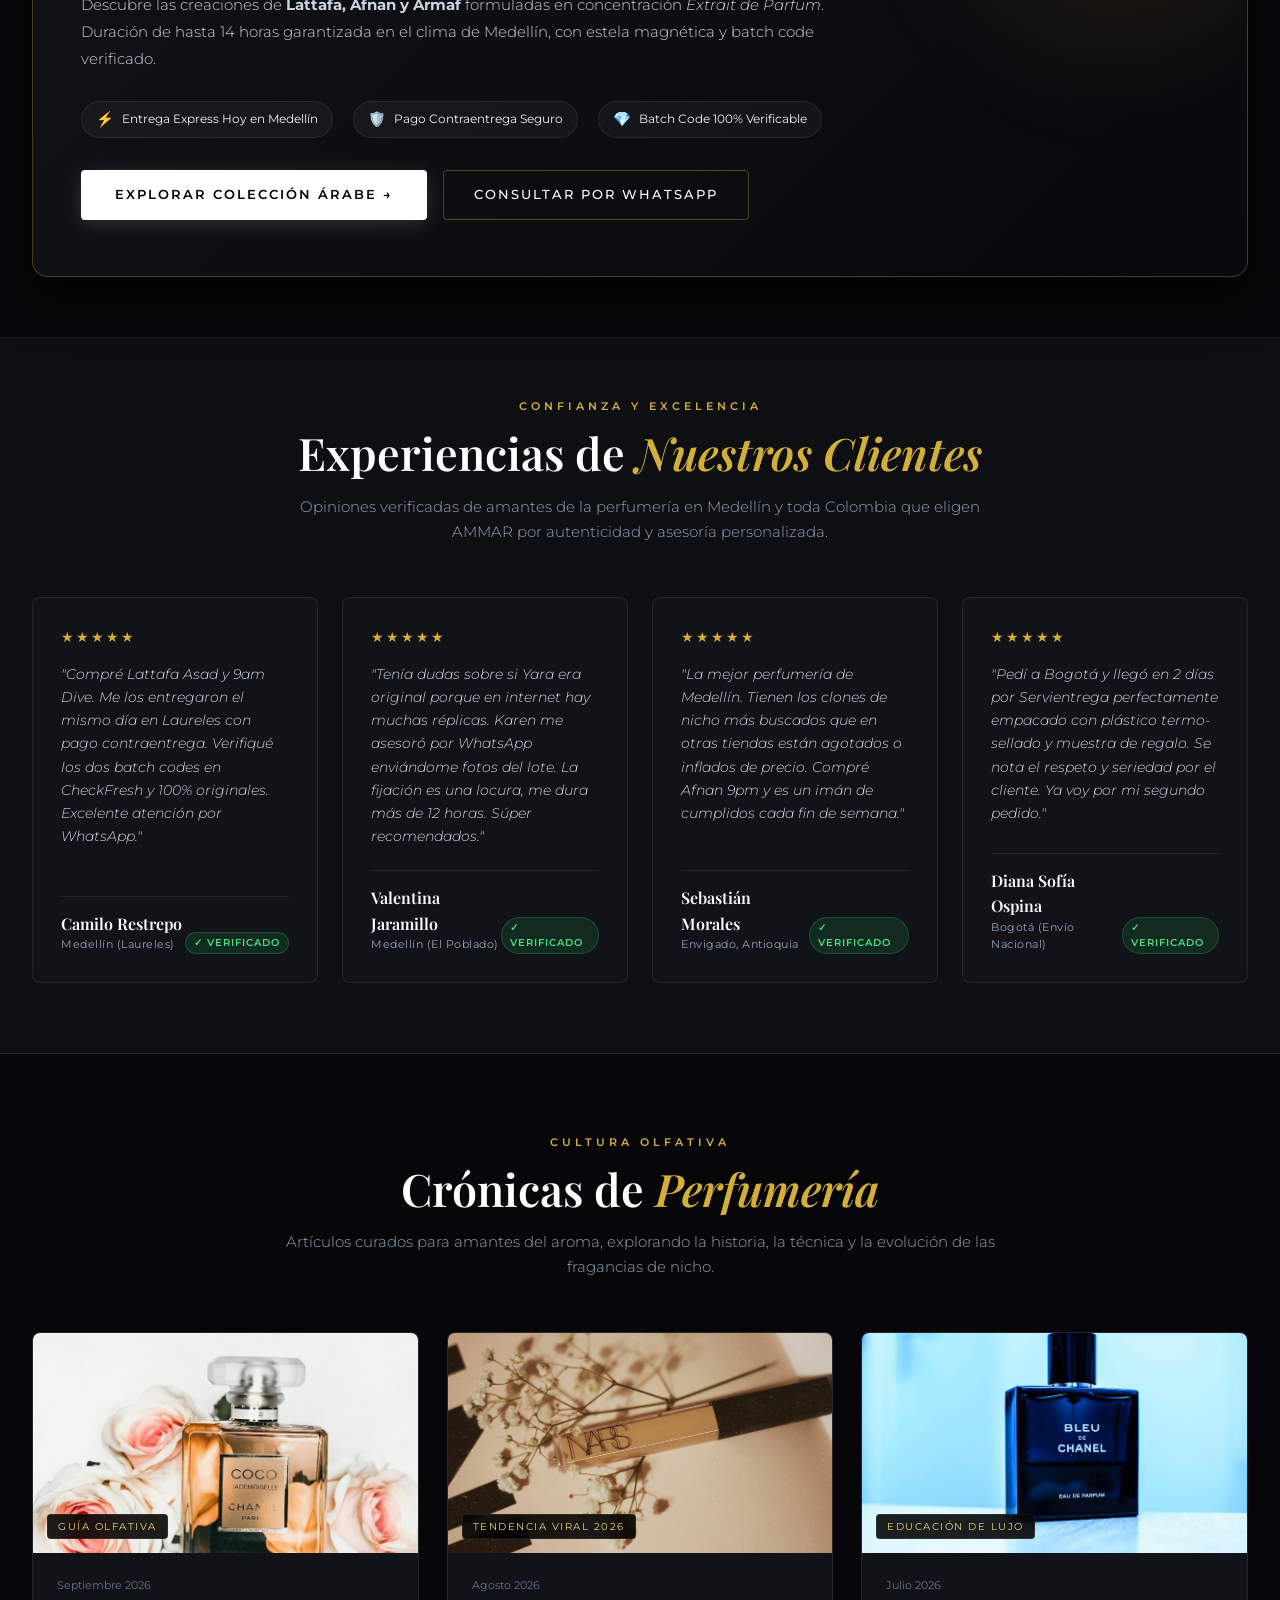
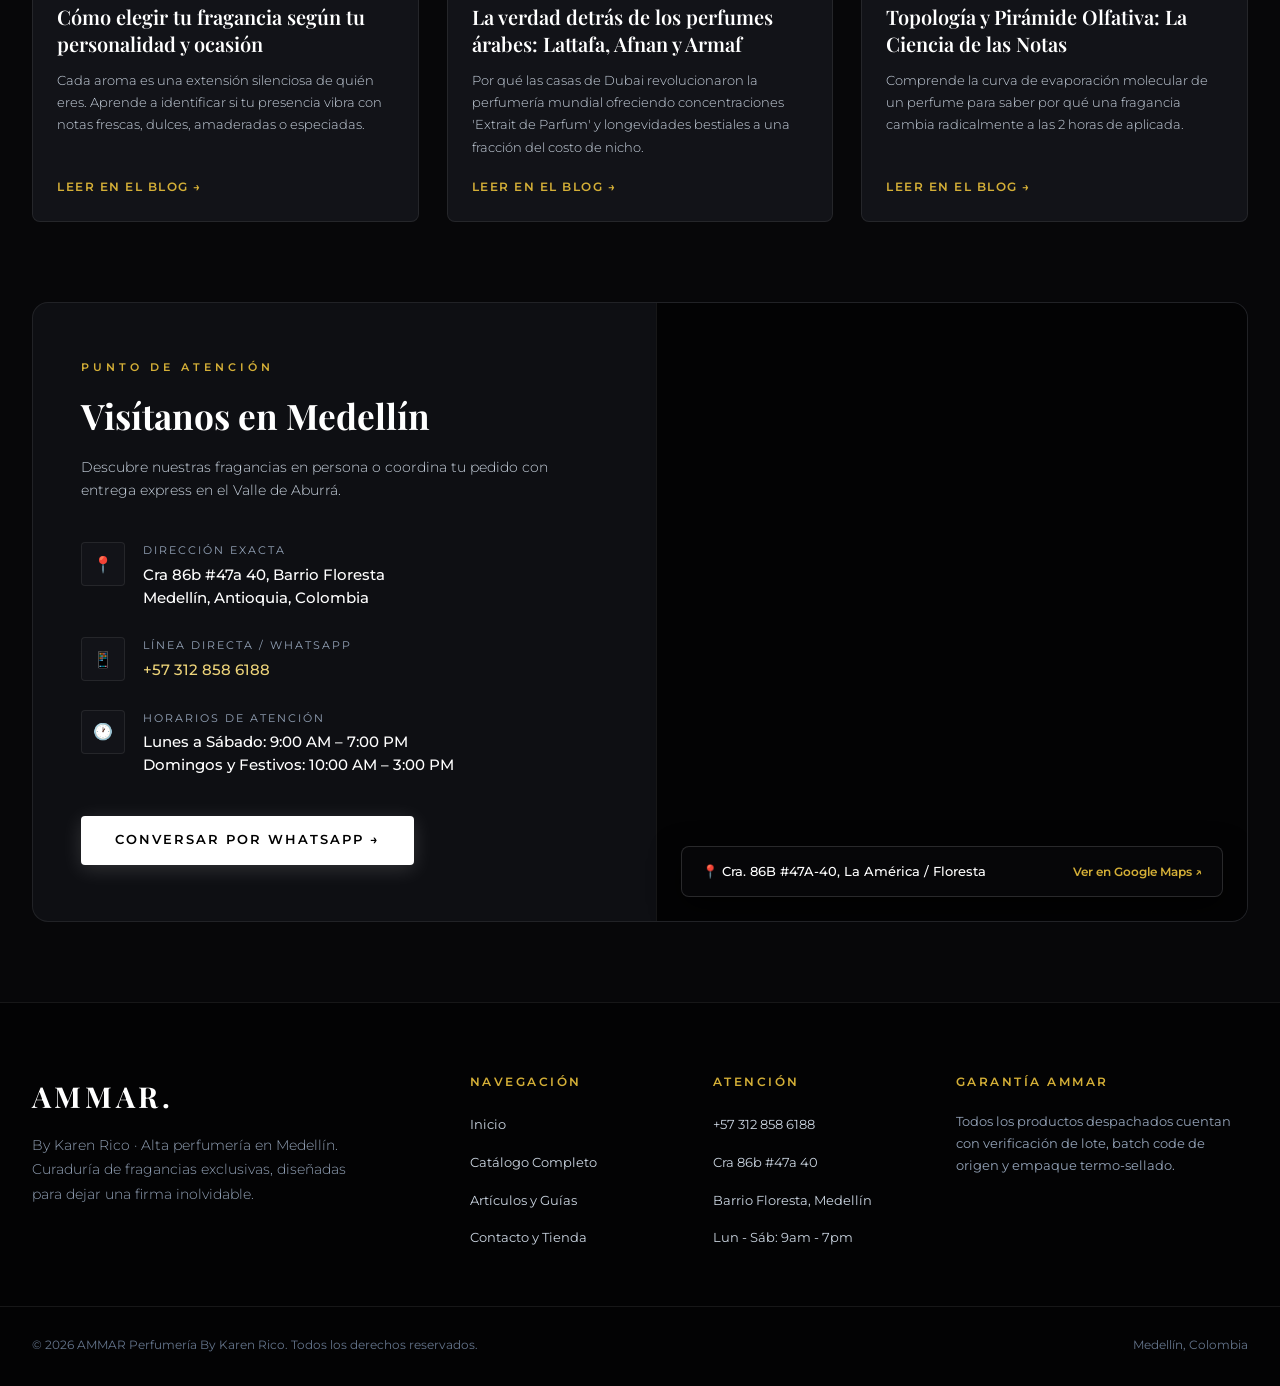
==== commit 5876a093: "feat: implementar sommelier virtual, bolsa de cotizacion WhatsApp, filtros de ocasion y comparador c" ====
--- a/index.html
+++ b/index.html
@@ -1262,6 +1262,56 @@
             border-color: var(--whatsapp-green);
         }
 
+        /* ── BOTÓN COMPARTIR Y TOAST ─────────────────────────────────── */
+        .share-toast {
+            position: fixed;
+            top: 24px;
+            left: 50%;
+            transform: translateX(-50%) translateY(-25px);
+            background: rgba(14, 15, 19, 0.96);
+            border: 1px solid var(--gold);
+            color: var(--gold-bright);
+            padding: 10px 22px;
+            border-radius: var(--radius-pill);
+            font-size: 0.8rem;
+            font-weight: 600;
+            box-shadow: 0 10px 30px rgba(0, 0, 0, 0.8), 0 0 20px rgba(212, 175, 55, 0.2);
+            z-index: 1200;
+            opacity: 0;
+            pointer-events: none;
+            transition: all 0.3s cubic-bezier(0.16, 1, 0.3, 1);
+        }
+
+        .share-toast.show {
+            opacity: 1;
+            transform: translateX(-50%) translateY(0);
+        }
+
+        .btn-modal-share {
+            background: rgba(255, 255, 255, 0.04);
+            border: 1px solid var(--border-subtle);
+            color: var(--silver);
+            padding: 11px 18px;
+            border-radius: var(--radius-sm);
+            font-size: 0.76rem;
+            font-weight: 600;
+            letter-spacing: 0.5px;
+            cursor: pointer;
+            display: inline-flex;
+            align-items: center;
+            justify-content: center;
+            gap: 8px;
+            transition: var(--transition-smooth);
+            width: 100%;
+            margin-bottom: 12px;
+        }
+
+        .btn-modal-share:hover {
+            background: rgba(212, 175, 55, 0.12);
+            border-color: var(--gold);
+            color: var(--gold-bright);
+        }
+
         .btn-load-more {
             margin: 48px auto 0;
             display: block;
@@ -2957,6 +3007,841 @@
             gap: 20px;
             font-family: var(--font-heading);
             font-size: 1.5rem;
+        }
+
+        /* ── INNOVACIÓN: FILTROS POR OCASIÓN Y ESTILO DE VIDA ────── */
+        .occasion-filter-box {
+            background: rgba(212, 175, 55, 0.03);
+            border: 1px solid rgba(212, 175, 55, 0.18);
+            border-radius: var(--radius-md);
+            padding: 12px 16px;
+            margin-bottom: 14px;
+        }
+
+        .occasion-filter-header {
+            display: flex;
+            align-items: center;
+            justify-content: space-between;
+            margin-bottom: 10px;
+        }
+
+        .occasion-filter-title {
+            font-size: 0.78rem;
+            font-weight: 700;
+            letter-spacing: 1px;
+            text-transform: uppercase;
+            color: var(--gold-bright);
+            display: flex;
+            align-items: center;
+            gap: 8px;
+        }
+
+        .occasion-pills {
+            display: flex;
+            flex-wrap: wrap;
+            gap: 8px;
+        }
+
+        .pill-occasion {
+            background: rgba(255, 255, 255, 0.04);
+            border: 1px solid rgba(255, 255, 255, 0.08);
+            color: var(--silver);
+            padding: 7px 14px;
+            border-radius: var(--radius-pill);
+            font-size: 0.76rem;
+            font-weight: 500;
+            cursor: pointer;
+            transition: var(--transition-fast);
+            display: inline-flex;
+            align-items: center;
+            gap: 6px;
+        }
+
+        .pill-occasion:hover {
+            border-color: var(--gold);
+            color: var(--gold);
+            background: rgba(212, 175, 55, 0.08);
+        }
+
+        .pill-occasion.active {
+            background: linear-gradient(135deg, rgba(212, 175, 55, 0.25), rgba(184, 134, 11, 0.15));
+            border-color: var(--gold);
+            color: #fff;
+            box-shadow: 0 0 15px rgba(212, 175, 55, 0.25);
+            font-weight: 600;
+        }
+
+        /* ── INNOVACIÓN: BANNER SOMMELIER VIRTUAL ─────────────────────── */
+        .sommelier-banner {
+            background: linear-gradient(135deg, rgba(22, 23, 29, 0.95), rgba(10, 11, 14, 0.98));
+            border: 1px solid rgba(212, 175, 55, 0.35);
+            border-radius: var(--radius-md);
+            padding: 20px 24px;
+            margin-bottom: 24px;
+            display: flex;
+            align-items: center;
+            justify-content: space-between;
+            gap: 20px;
+            box-shadow: 0 12px 30px rgba(0, 0, 0, 0.5), inset 0 1px 0 rgba(212, 175, 55, 0.2);
+            position: relative;
+            overflow: hidden;
+        }
+
+        .sommelier-banner::before {
+            content: '';
+            position: absolute;
+            top: -50px;
+            right: -50px;
+            width: 150px;
+            height: 150px;
+            border-radius: 50%;
+            background: radial-gradient(circle, rgba(212, 175, 55, 0.15), transparent 70%);
+            pointer-events: none;
+        }
+
+        .sommelier-banner-text h3 {
+            font-family: var(--font-heading);
+            font-size: 1.15rem;
+            color: var(--white);
+            margin-bottom: 4px;
+            display: flex;
+            align-items: center;
+            gap: 8px;
+        }
+
+        .sommelier-banner-text h3 span {
+            color: var(--gold-bright);
+        }
+
+        .sommelier-banner-text p {
+            font-size: 0.8rem;
+            color: var(--muted);
+            margin: 0;
+            line-height: 1.5;
+        }
+
+        .btn-sommelier-trigger {
+            background: linear-gradient(135deg, #d4af37 0%, #aa820a 100%);
+            color: #000;
+            border: none;
+            padding: 10px 20px;
+            border-radius: var(--radius-sm);
+            font-size: 0.76rem;
+            font-weight: 700;
+            letter-spacing: 0.5px;
+            text-transform: uppercase;
+            cursor: pointer;
+            white-space: nowrap;
+            transition: var(--transition-smooth);
+            display: inline-flex;
+            align-items: center;
+            gap: 8px;
+            box-shadow: 0 6px 18px rgba(212, 175, 55, 0.3);
+            flex-shrink: 0;
+        }
+
+        .btn-sommelier-trigger:hover {
+            transform: translateY(-2px);
+            box-shadow: 0 8px 25px rgba(212, 175, 55, 0.45);
+            background: linear-gradient(135deg, #f3cf55 0%, #c49914 100%);
+        }
+
+        /* ── INNOVACIÓN: BOTÓN BOLSA EN TARJETAS Y MODAL ────────────── */
+        .btn-card-bag {
+            background: rgba(255, 255, 255, 0.05);
+            border: 1px solid var(--border-subtle);
+            color: var(--silver);
+            padding: 8px 10px;
+            border-radius: var(--radius-sm);
+            font-size: 0.72rem;
+            font-weight: 600;
+            cursor: pointer;
+            transition: var(--transition-fast);
+            display: inline-flex;
+            align-items: center;
+            justify-content: center;
+            gap: 4px;
+        }
+
+        .btn-card-bag:hover {
+            border-color: var(--gold);
+            color: var(--gold);
+            background: rgba(212, 175, 55, 0.1);
+        }
+
+        .btn-card-bag.in-cart {
+            background: rgba(212, 175, 55, 0.18);
+            border-color: var(--gold);
+            color: var(--gold-bright);
+        }
+
+        .btn-modal-bag {
+            background: rgba(212, 175, 55, 0.08);
+            border: 1px solid rgba(212, 175, 55, 0.35);
+            color: var(--gold-bright);
+            padding: 11px 18px;
+            border-radius: var(--radius-sm);
+            font-size: 0.76rem;
+            font-weight: 600;
+            letter-spacing: 0.5px;
+            cursor: pointer;
+            display: inline-flex;
+            align-items: center;
+            justify-content: center;
+            gap: 8px;
+            transition: var(--transition-smooth);
+            width: 100%;
+            margin-bottom: 8px;
+        }
+
+        .btn-modal-bag:hover {
+            background: rgba(212, 175, 55, 0.18);
+            border-color: var(--gold);
+        }
+
+        .btn-modal-bag.in-cart {
+            background: rgba(212, 175, 55, 0.28);
+            color: #fff;
+        }
+
+        .btn-modal-compare {
+            background: rgba(255, 255, 255, 0.04);
+            border: 1px solid var(--border-subtle);
+            color: var(--silver);
+            padding: 11px 18px;
+            border-radius: var(--radius-sm);
+            font-size: 0.76rem;
+            font-weight: 600;
+            letter-spacing: 0.5px;
+            cursor: pointer;
+            display: inline-flex;
+            align-items: center;
+            justify-content: center;
+            gap: 8px;
+            transition: var(--transition-smooth);
+            width: 100%;
+            margin-bottom: 8px;
+        }
+
+        .btn-modal-compare:hover {
+            background: rgba(255, 255, 255, 0.08);
+            color: var(--white);
+            border-color: rgba(255, 255, 255, 0.3);
+        }
+
+        /* ── INNOVACIÓN: BOTÓN FLOTANTE DE BOLSA DE COTIZACIÓN ───────── */
+        .bag-floating-btn {
+            position: fixed;
+            bottom: 30px;
+            left: 30px;
+            z-index: 550;
+            background: linear-gradient(135deg, #181920 0%, #0c0d11 100%);
+            border: 1.5px solid var(--gold);
+            color: var(--gold-bright);
+            padding: 12px 20px;
+            border-radius: var(--radius-pill);
+            box-shadow: 0 10px 30px rgba(0, 0, 0, 0.8), 0 0 25px rgba(212, 175, 55, 0.25);
+            display: none;
+            align-items: center;
+            gap: 10px;
+            cursor: pointer;
+            transition: var(--transition-smooth);
+            font-family: var(--font-body);
+            font-size: 0.78rem;
+            font-weight: 700;
+            letter-spacing: 0.5px;
+        }
+
+        .bag-floating-btn:hover {
+            transform: translateY(-3px) scale(1.02);
+            box-shadow: 0 14px 35px rgba(0, 0, 0, 0.9), 0 0 30px rgba(212, 175, 55, 0.4);
+        }
+
+        .bag-floating-count {
+            background: var(--gold);
+            color: #000;
+            width: 22px;
+            height: 22px;
+            border-radius: 50%;
+            display: inline-flex;
+            align-items: center;
+            justify-content: center;
+            font-size: 0.72rem;
+            font-weight: 800;
+        }
+
+        /* ── INNOVACIÓN: DRAWER / BANDEJA DE BOLSA ───────────────────── */
+        .bag-drawer-overlay {
+            position: fixed;
+            inset: 0;
+            background: rgba(0, 0, 0, 0.85);
+            backdrop-filter: blur(10px);
+            z-index: 1000;
+            display: none;
+            justify-content: flex-end;
+            opacity: 0;
+            transition: opacity 0.3s ease;
+        }
+
+        .bag-drawer-overlay.open {
+            display: flex;
+            opacity: 1;
+        }
+
+        .bag-drawer {
+            background: #090a0d;
+            border-left: 1px solid rgba(212, 175, 55, 0.25);
+            width: 100%;
+            max-width: 440px;
+            height: 100%;
+            display: flex;
+            flex-direction: column;
+            box-shadow: -15px 0 50px rgba(0, 0, 0, 0.9);
+            transform: translateX(100%);
+            transition: transform 0.35s cubic-bezier(0.16, 1, 0.3, 1);
+        }
+
+        .bag-drawer-overlay.open .bag-drawer {
+            transform: translateX(0);
+        }
+
+        .bag-drawer-header {
+            padding: 22px 24px;
+            border-bottom: 1px solid rgba(255, 255, 255, 0.08);
+            display: flex;
+            align-items: center;
+            justify-content: space-between;
+        }
+
+        .bag-drawer-title {
+            font-family: var(--font-heading);
+            font-size: 1.25rem;
+            color: var(--white);
+            display: flex;
+            align-items: center;
+            gap: 10px;
+        }
+
+        .bag-drawer-close {
+            background: none;
+            border: none;
+            color: var(--muted);
+            font-size: 1.4rem;
+            cursor: pointer;
+            padding: 4px;
+            transition: color 0.2s;
+        }
+
+        .bag-drawer-close:hover {
+            color: var(--white);
+        }
+
+        .bag-items-list {
+            flex: 1;
+            overflow-y: auto;
+            padding: 20px 24px;
+            display: flex;
+            flex-direction: column;
+            gap: 14px;
+        }
+
+        .bag-empty-msg {
+            text-align: center;
+            color: var(--muted);
+            padding: 40px 20px;
+            font-size: 0.88rem;
+            line-height: 1.6;
+        }
+
+        .bag-item-card {
+            background: rgba(255, 255, 255, 0.03);
+            border: 1px solid rgba(255, 255, 255, 0.06);
+            border-radius: var(--radius-sm);
+            padding: 12px;
+            display: flex;
+            align-items: center;
+            gap: 12px;
+            position: relative;
+        }
+
+        .bag-item-img {
+            width: 54px;
+            height: 54px;
+            object-fit: cover;
+            border-radius: var(--radius-sm);
+            background: #121318;
+            flex-shrink: 0;
+        }
+
+        .bag-item-info {
+            flex: 1;
+            min-width: 0;
+        }
+
+        .bag-item-brand {
+            font-size: 0.65rem;
+            text-transform: uppercase;
+            letter-spacing: 1px;
+            color: var(--gold);
+            font-weight: 600;
+        }
+
+        .bag-item-name {
+            font-size: 0.84rem;
+            font-weight: 600;
+            color: var(--white);
+            white-space: nowrap;
+            overflow: hidden;
+            text-overflow: ellipsis;
+        }
+
+        .bag-item-price {
+            font-size: 0.8rem;
+            color: var(--silver);
+            font-weight: 500;
+        }
+
+        .bag-item-remove {
+            background: none;
+            border: none;
+            color: var(--muted);
+            cursor: pointer;
+            padding: 6px;
+            font-size: 1rem;
+            transition: color 0.2s;
+        }
+
+        .bag-item-remove:hover {
+            color: #ef4444;
+        }
+
+        .bag-drawer-footer {
+            padding: 20px 24px;
+            border-top: 1px solid rgba(255, 255, 255, 0.08);
+            background: rgba(14, 15, 19, 0.7);
+        }
+
+        .bag-total-row {
+            display: flex;
+            align-items: center;
+            justify-content: space-between;
+            margin-bottom: 16px;
+            font-size: 0.88rem;
+            color: var(--silver);
+        }
+
+        .bag-total-amount {
+            font-family: var(--font-heading);
+            font-size: 1.25rem;
+            font-weight: 700;
+            color: var(--gold-bright);
+        }
+
+        .btn-bag-whatsapp {
+            background: var(--whatsapp-green);
+            color: #000;
+            border: none;
+            width: 100%;
+            padding: 14px;
+            border-radius: var(--radius-sm);
+            font-size: 0.82rem;
+            font-weight: 700;
+            letter-spacing: 0.5px;
+            cursor: pointer;
+            display: flex;
+            align-items: center;
+            justify-content: center;
+            gap: 10px;
+            transition: var(--transition-smooth);
+            text-decoration: none;
+        }
+
+        .btn-bag-whatsapp:hover {
+            background: #20ba5c;
+            transform: translateY(-2px);
+            box-shadow: 0 8px 25px rgba(37, 211, 102, 0.3);
+        }
+
+        .btn-bag-clear {
+            background: none;
+            border: none;
+            color: var(--muted);
+            font-size: 0.72rem;
+            text-decoration: underline;
+            margin-top: 10px;
+            width: 100%;
+            text-align: center;
+            cursor: pointer;
+        }
+
+        /* ── INNOVACIÓN: MODAL QUIZ SOMMELIER VIRTUAL ─────────────────── */
+        .quiz-modal-overlay {
+            position: fixed;
+            inset: 0;
+            background: rgba(3, 3, 4, 0.94);
+            backdrop-filter: blur(16px);
+            z-index: 1050;
+            display: none;
+            align-items: center;
+            justify-content: center;
+            padding: 20px;
+        }
+
+        .quiz-modal-overlay.open {
+            display: flex;
+        }
+
+        .quiz-modal-container {
+            background: linear-gradient(145deg, #101116 0%, #070709 100%);
+            border: 1px solid rgba(212, 175, 55, 0.35);
+            border-radius: var(--radius-lg);
+            width: 100%;
+            max-width: 620px;
+            padding: 36px 32px;
+            box-shadow: 0 25px 60px rgba(0, 0, 0, 0.9), 0 0 35px rgba(212, 175, 55, 0.15);
+            position: relative;
+            max-height: 90vh;
+            overflow-y: auto;
+        }
+
+        .quiz-modal-close {
+            position: absolute;
+            top: 20px;
+            right: 20px;
+            background: none;
+            border: none;
+            color: var(--muted);
+            font-size: 1.5rem;
+            cursor: pointer;
+            transition: color 0.2s;
+        }
+
+        .quiz-modal-close:hover {
+            color: var(--white);
+        }
+
+        .quiz-step-indicator {
+            font-size: 0.7rem;
+            font-weight: 700;
+            letter-spacing: 1.5px;
+            text-transform: uppercase;
+            color: var(--gold);
+            margin-bottom: 8px;
+        }
+
+        .quiz-question-title {
+            font-family: var(--font-heading);
+            font-size: 1.35rem;
+            color: var(--white);
+            margin-bottom: 8px;
+            line-height: 1.3;
+        }
+
+        .quiz-question-desc {
+            font-size: 0.8rem;
+            color: var(--muted);
+            margin-bottom: 24px;
+        }
+
+        .quiz-options-grid {
+            display: grid;
+            grid-template-columns: 1fr;
+            gap: 12px;
+            margin-bottom: 24px;
+        }
+
+        .quiz-option-card {
+            background: rgba(255, 255, 255, 0.03);
+            border: 1px solid rgba(255, 255, 255, 0.08);
+            border-radius: var(--radius-md);
+            padding: 14px 18px;
+            cursor: pointer;
+            transition: var(--transition-fast);
+            display: flex;
+            align-items: center;
+            gap: 14px;
+            text-align: left;
+            width: 100%;
+        }
+
+        .quiz-option-card:hover {
+            border-color: var(--gold);
+            background: rgba(212, 175, 55, 0.08);
+            transform: translateX(4px);
+        }
+
+        .quiz-option-card.selected {
+            border-color: var(--gold);
+            background: rgba(212, 175, 55, 0.15);
+            box-shadow: 0 0 15px rgba(212, 175, 55, 0.2);
+        }
+
+        .quiz-option-icon {
+            font-size: 1.5rem;
+            flex-shrink: 0;
+        }
+
+        .quiz-option-info h4 {
+            font-size: 0.88rem;
+            color: var(--white);
+            margin-bottom: 3px;
+        }
+
+        .quiz-option-info p {
+            font-size: 0.72rem;
+            color: var(--muted);
+            margin: 0;
+            line-height: 1.4;
+        }
+
+        .quiz-nav-row {
+            display: flex;
+            justify-content: space-between;
+            align-items: center;
+        }
+
+        .btn-quiz-back {
+            background: none;
+            border: none;
+            color: var(--muted);
+            font-size: 0.76rem;
+            cursor: pointer;
+            transition: color 0.2s;
+        }
+
+        .btn-quiz-back:hover {
+            color: var(--white);
+        }
+
+        .quiz-results-container {
+            display: none;
+            text-align: center;
+        }
+
+        .quiz-results-container.active {
+            display: block;
+        }
+
+        .quiz-match-cards {
+            display: grid;
+            grid-template-columns: 1fr 1fr;
+            gap: 16px;
+            margin: 20px 0 24px;
+        }
+
+        .quiz-match-card {
+            background: rgba(255, 255, 255, 0.04);
+            border: 1px solid rgba(212, 175, 55, 0.3);
+            border-radius: var(--radius-md);
+            padding: 16px;
+            text-align: center;
+        }
+
+        .quiz-match-card img {
+            width: 100px;
+            height: 100px;
+            object-fit: cover;
+            border-radius: var(--radius-sm);
+            margin: 0 auto 10px;
+            background: #14151b;
+        }
+
+        .quiz-match-brand {
+            font-size: 0.65rem;
+            color: var(--gold);
+            text-transform: uppercase;
+            letter-spacing: 1px;
+            font-weight: 600;
+        }
+
+        .quiz-match-name {
+            font-size: 0.9rem;
+            color: var(--white);
+            font-weight: 700;
+            margin-bottom: 4px;
+        }
+
+        .quiz-match-price {
+            font-size: 0.85rem;
+            color: var(--gold-bright);
+            font-weight: 600;
+            margin-bottom: 10px;
+        }
+
+        .btn-match-view {
+            background: rgba(255, 255, 255, 0.06);
+            border: 1px solid var(--border-subtle);
+            color: var(--silver);
+            padding: 6px 12px;
+            border-radius: var(--radius-pill);
+            font-size: 0.7rem;
+            cursor: pointer;
+            transition: var(--transition-fast);
+        }
+
+        .btn-match-view:hover {
+            border-color: var(--gold);
+            color: var(--gold);
+        }
+
+        .btn-quiz-wa {
+            background: var(--whatsapp-green);
+            color: #000;
+            border: none;
+            width: 100%;
+            padding: 14px;
+            border-radius: var(--radius-sm);
+            font-size: 0.82rem;
+            font-weight: 700;
+            cursor: pointer;
+            display: flex;
+            align-items: center;
+            justify-content: center;
+            gap: 10px;
+            text-decoration: none;
+            margin-bottom: 12px;
+        }
+
+        /* ── INNOVACIÓN: MODAL COMPARADOR CARA A CARA ────────────────── */
+        .compare-modal-overlay {
+            position: fixed;
+            inset: 0;
+            background: rgba(3, 3, 4, 0.94);
+            backdrop-filter: blur(16px);
+            z-index: 1050;
+            display: none;
+            align-items: center;
+            justify-content: center;
+            padding: 20px;
+        }
+
+        .compare-modal-overlay.open {
+            display: flex;
+        }
+
+        .compare-modal-container {
+            background: linear-gradient(145deg, #101116 0%, #070709 100%);
+            border: 1px solid rgba(212, 175, 55, 0.35);
+            border-radius: var(--radius-lg);
+            width: 100%;
+            max-width: 720px;
+            padding: 32px 28px;
+            box-shadow: 0 25px 60px rgba(0, 0, 0, 0.9);
+            position: relative;
+            max-height: 90vh;
+            overflow-y: auto;
+        }
+
+        .compare-grid {
+            display: grid;
+            grid-template-columns: 1fr 1fr;
+            gap: 20px;
+            margin: 20px 0;
+        }
+
+        .compare-col {
+            background: rgba(255, 255, 255, 0.02);
+            border: 1px solid rgba(255, 255, 255, 0.06);
+            border-radius: var(--radius-md);
+            padding: 16px;
+            text-align: center;
+        }
+
+        .compare-col.highlight {
+            border-color: rgba(212, 175, 55, 0.35);
+            background: rgba(212, 175, 55, 0.03);
+        }
+
+        .compare-col img {
+            width: 110px;
+            height: 110px;
+            object-fit: cover;
+            border-radius: var(--radius-sm);
+            margin: 0 auto 12px;
+            background: #14151b;
+        }
+
+        .compare-select {
+            width: 100%;
+            background: #121319;
+            border: 1px solid rgba(212, 175, 55, 0.3);
+            color: var(--white);
+            padding: 8px 10px;
+            border-radius: var(--radius-sm);
+            font-size: 0.74rem;
+            margin-bottom: 12px;
+        }
+
+        .compare-spec-item {
+            padding: 8px 0;
+            border-bottom: 1px solid rgba(255, 255, 255, 0.05);
+            font-size: 0.74rem;
+            text-align: left;
+        }
+
+        .compare-spec-label {
+            font-size: 0.64rem;
+            text-transform: uppercase;
+            letter-spacing: 0.8px;
+            color: var(--gold);
+            font-weight: 600;
+            margin-bottom: 2px;
+        }
+
+        .compare-spec-val {
+            color: var(--silver);
+            line-height: 1.4;
+        }
+
+        @media (max-width: 768px) {
+            .occasion-pills {
+                overflow-x: auto;
+                flex-wrap: nowrap;
+                padding-bottom: 6px;
+                -webkit-overflow-scrolling: touch;
+                scrollbar-width: none;
+            }
+            .occasion-pills::-webkit-scrollbar {
+                display: none;
+            }
+            .pill-occasion {
+                white-space: nowrap;
+                flex-shrink: 0;
+                font-size: 0.7rem !important;
+                padding: 6px 10px !important;
+            }
+            .sommelier-banner {
+                flex-direction: column;
+                text-align: center;
+                padding: 16px;
+                gap: 12px;
+            }
+            .sommelier-banner-text h3 {
+                justify-content: center;
+                font-size: 1rem;
+            }
+            .btn-sommelier-trigger {
+                width: 100%;
+                justify-content: center;
+            }
+            .bag-floating-btn {
+                bottom: 74px !important;
+                left: 16px !important;
+                padding: 9px 15px !important;
+                font-size: 0.72rem !important;
+            }
+            .quiz-match-cards {
+                grid-template-columns: 1fr;
+                gap: 12px;
+            }
+            .compare-grid {
+                grid-template-columns: 1fr;
+                gap: 12px;
+            }
+            .quiz-modal-container,
+            .compare-modal-container {
+                padding: 24px 18px;
+            }
         }
     </style>
 </head>
@@ -3316,11 +4201,40 @@
                 <div class="section-header">
                     <span class="section-eyebrow">Colección Completa</span>
                     <h1 class="section-title">Catálogo de <span>Fragancias</span></h1>
-                    <p class="section-desc">Filtra por estilo de aroma, casa perfumera o género para encontrar tu fragancia ideal.</p>
+                    <p class="section-desc">Filtra por estilo de aroma, momento de uso, casa perfumera o género para encontrar tu fragancia ideal.</p>
+                </div>
+
+                <!-- BANNER SOMMELIER VIRTUAL (QUIZ OLFATIVO) -->
+                <div class="sommelier-banner">
+                    <div class="sommelier-banner-text">
+                        <h3>✨ Sommelier Olfativo <span>AMMAR</span></h3>
+                        <p>¿Indeciso sobre tu fragancia ideal? Responde 3 preguntas rápidas y descubre tu <em>Signature Scent</em> según tu ocasión y estilo.</p>
+                    </div>
+                    <button class="btn-sommelier-trigger" onclick="openQuizModal()">
+                        <span>Iniciar Test (30 seg)</span> →
+                    </button>
                 </div>
 
                 <!-- CONTROLES DE FILTRADO INTELIGENTE -->
                 <div class="catalog-controls">
+                    <!-- Fila de Ocasión / Estilo de Vida (Filtro por Momento) -->
+                    <div class="occasion-filter-box">
+                        <div class="occasion-filter-header">
+                            <span class="occasion-filter-title">
+                                <span>✨</span> Momento & Ocasión de Uso:
+                            </span>
+                            <span style="font-size:0.68rem; color:var(--muted);">Filtro por vibra y estilo</span>
+                        </div>
+                        <div class="occasion-pills" id="occasionPills">
+                            <button class="pill-occasion active" onclick="setOccasionFilter('ALL', this)">🌟 Todos los Momentos</button>
+                            <button class="pill-occasion" onclick="setOccasionFilter('dia', this)">☀️ Sol & Medellín Día</button>
+                            <button class="pill-occasion" onclick="setOccasionFilter('noche', this)">🌙 Citas & Noche</button>
+                            <button class="pill-occasion" onclick="setOccasionFilter('oficina', this)">💼 Oficina & Negocios</button>
+                            <button class="pill-occasion" onclick="setOccasionFilter('arabe', this)">👑 Joyas Árabes (Dubai)</button>
+                            <button class="pill-occasion" onclick="setOccasionFilter('bestia', this)">⏱️ Bestias en Duración (12h+)</button>
+                        </div>
+                    </div>
+
                     <!-- Fila de Tipo Simple (Filtro Fácil) -->
                     <div class="tipo-simple-box">
                         <div class="tipo-simple-header">
@@ -3582,6 +4496,19 @@
                     <div class="modal-spec-label">Estilo Olfativo</div>
                     <div class="modal-spec-text" id="mStyleDesc">-</div>
                 </div>
+
+                <button class="btn-modal-bag" id="mBagBtn" onclick="toggleCartFromModal()">
+                    <span>🧺 + Añadir a mi Bolsa de Cotización</span>
+                </button>
+
+                <button class="btn-modal-compare" id="mCompareBtn" onclick="openCompareWithCurrent()">
+                    <span>⚖️ Comparar con otra Fragancia</span>
+                </button>
+
+                <button class="btn-modal-share" id="mShareBtn" onclick="shareCurrentProduct()" aria-label="Compartir enlace de esta fragancia">
+                    <svg width="16" height="16" viewBox="0 0 24 24" fill="none" stroke="currentColor" stroke-width="2"><circle cx="18" cy="5" r="3"/><circle cx="6" cy="12" r="3"/><circle cx="18" cy="19" r="3"/><line x1="8.59" y1="13.51" x2="15.42" y2="17.49"/><line x1="15.41" y1="6.51" x2="8.59" y2="10.49"/></svg>
+                    <span>Compartir Fragancia</span>
+                </button>
 
                 <a href="#" target="_blank" rel="noopener noreferrer" class="btn-modal-wa" id="mWaBtn">
                     <svg width="20" height="20" viewBox="0 0 24 24" fill="currentColor"><path d="M.057 24l1.687-6.163c-1.041-1.804-1.588-3.849-1.587-5.946.003-6.556 5.338-11.891 11.893-11.891 3.181.001 6.167 1.24 8.413 3.488 2.245 2.248 3.481 5.236 3.48 8.414-.003 6.557-5.338 11.892-11.893 11.892-1.99-.001-3.951-.5-5.688-1.448l-6.305 1.654zm6.597-3.807c1.676.995 3.276 1.591 5.392 1.592 5.448 0 9.886-4.434 9.889-9.885.002-5.462-4.415-9.89-9.881-9.892-5.452 0-9.887 4.434-9.889 9.884-.001 2.225.651 3.891 1.746 5.634l-.999 3.648 3.742-.981z"/></svg>
@@ -3703,6 +4630,95 @@
         </a>
     </nav>
 
+    <!-- BOTÓN FLOTANTE BOLSA DE COTIZACIÓN -->
+    <button class="bag-floating-btn" id="bagFloatingBtn" onclick="toggleBagDrawer()" aria-label="Abrir bolsa de cotización">
+        <span>🧺 Mi Bolsa</span>
+        <span class="bag-floating-count" id="bagFloatingCount">0</span>
+        <span id="bagFloatingTotal" style="color:#fff; font-weight:600; margin-left:2px;">$0 COP</span>
+    </button>
+
+    <!-- DRAWER LATERAL DE BOLSA DE COTIZACIÓN MULTIPRODUCTO -->
+    <div class="bag-drawer-overlay" id="bagDrawerOverlay" onclick="if(event.target===this) toggleBagDrawer()">
+        <div class="bag-drawer">
+            <div class="bag-drawer-header">
+                <div class="bag-drawer-title">
+                    <span>🧺</span> Mi Bolsa de Cotización
+                </div>
+                <button class="bag-drawer-close" onclick="toggleBagDrawer()" aria-label="Cerrar bolsa">✕</button>
+            </div>
+            <div class="bag-items-list" id="bagItemsList">
+                <div class="bag-empty-msg">
+                    <p style="font-size:1.5rem; margin-bottom:8px;">✨</p>
+                    <p>Tu bolsa de cotización está vacía.</p>
+                    <p style="font-size:0.75rem; color:var(--dim);">Agrega fragancias del catálogo para cotizar un pedido múltiple por WhatsApp.</p>
+                </div>
+            </div>
+            <div class="bag-drawer-footer">
+                <div class="bag-total-row">
+                    <span>Total Estimado:</span>
+                    <span class="bag-total-amount" id="bagTotalAmount">$0 COP</span>
+                </div>
+                <a href="#" target="_blank" rel="noopener noreferrer" class="btn-bag-whatsapp" id="btnBagWhatsApp">
+                    <svg width="20" height="20" viewBox="0 0 24 24" fill="currentColor"><path d="M.057 24l1.687-6.163c-1.041-1.804-1.588-3.849-1.587-5.946.003-6.556 5.338-11.891 11.893-11.891 3.181.001 6.167 1.24 8.413 3.488 2.245 2.248 3.481 5.236 3.48 8.414-.003 6.557-5.338 11.892-11.893 11.892-1.99-.001-3.951-.5-5.688-1.448l-6.305 1.654zm6.597-3.807c1.676.995 3.276 1.591 5.392 1.592 5.448 0 9.886-4.434 9.889-9.885.002-5.462-4.415-9.89-9.881-9.892-5.452 0-9.887 4.434-9.889 9.884-.001 2.225.651 3.891 1.746 5.634l-.999 3.648 3.742-.981z"/></svg>
+                    Cotizar Selección por WhatsApp
+                </a>
+                <button class="btn-bag-clear" onclick="clearCart()">Vaciar selección</button>
+            </div>
+        </div>
+    </div>
+
+    <!-- MODAL QUIZ SOMMELIER VIRTUAL -->
+    <div class="quiz-modal-overlay" id="quizModal" role="dialog" aria-modal="true">
+        <div class="quiz-modal-container">
+            <button class="quiz-modal-close" onclick="closeQuizModal()" aria-label="Cerrar test">✕</button>
+            <div id="quizStepContainer">
+                <div class="quiz-step-indicator" id="quizStepIndicator">PASO 1 DE 3 · SOMMELIER AMMAR</div>
+                <h3 class="quiz-question-title" id="quizQuestionTitle">¿Para qué ocasión o momento buscas tu fragancia?</h3>
+                <p class="quiz-question-desc" id="quizQuestionDesc">Selecciona la situación donde más deseas destacar.</p>
+                <div class="quiz-options-grid" id="quizOptionsGrid"></div>
+                <div class="quiz-nav-row">
+                    <button class="btn-quiz-back" id="btnQuizBack" onclick="prevQuizStep()" style="display:none;">← Volver al paso anterior</button>
+                </div>
+            </div>
+            <div class="quiz-results-container" id="quizResultsContainer">
+                <span class="quiz-step-indicator">✨ MATCH OLFATIVO ENCONTRADO</span>
+                <h3 class="quiz-question-title">Tu Firma Olfativa Recomendada</h3>
+                <p class="quiz-question-desc" id="quizMatchSummary">Basado en tus preferencias de uso y estilo.</p>
+                <div class="quiz-match-cards" id="quizMatchCards"></div>
+                <a href="#" target="_blank" rel="noopener noreferrer" class="btn-quiz-wa" id="btnQuizWa">
+                    <svg width="20" height="20" viewBox="0 0 24 24" fill="currentColor"><path d="M.057 24l1.687-6.163c-1.041-1.804-1.588-3.849-1.587-5.946.003-6.556 5.338-11.891 11.893-11.891 3.181.001 6.167 1.24 8.413 3.488 2.245 2.248 3.481 5.236 3.48 8.414-.003 6.557-5.338 11.892-11.893 11.892-1.99-.001-3.951-.5-5.688-1.448l-6.305 1.654zm6.597-3.807c1.676.995 3.276 1.591 5.392 1.592 5.448 0 9.886-4.434 9.889-9.885.002-5.462-4.415-9.89-9.881-9.892-5.452 0-9.887 4.434-9.889 9.884-.001 2.225.651 3.891 1.746 5.634l-.999 3.648 3.742-.981z"/></svg>
+                    Consultar este Match con Karen por WhatsApp
+                </a>
+                <button class="btn-match-view" onclick="restartQuiz()" style="margin-top:8px;">Repetir Test ↻</button>
+            </div>
+        </div>
+    </div>
+
+    <!-- MODAL COMPARADOR CARA A CARA (DUELO OLFATIVO) -->
+    <div class="compare-modal-overlay" id="compareModal" role="dialog" aria-modal="true">
+        <div class="compare-modal-container">
+            <button class="quiz-modal-close" onclick="closeCompareModal()" aria-label="Cerrar comparador">✕</button>
+            <div class="section-header" style="margin-bottom:16px; text-align:left;">
+                <span class="section-eyebrow">Duelo Olfativo Cara a Cara</span>
+                <h3 class="section-title" style="font-size:1.5rem; margin-bottom:4px;">Comparador de <span>Fragancias</span></h3>
+                <p class="section-desc" style="font-size:0.78rem;">Compara arquitectura, pirámide de notas y longevidad entre dos opciones antes de decidir.</p>
+            </div>
+            <div class="compare-grid">
+                <div class="compare-col highlight" id="compareColA"></div>
+                <div class="compare-col" id="compareColB"></div>
+            </div>
+            <div style="margin-top:20px; text-align:center;">
+                <a href="#" target="_blank" rel="noopener noreferrer" class="btn-modal-wa" id="btnCompareWa" style="margin-bottom:8px;">
+                    <svg width="20" height="20" viewBox="0 0 24 24" fill="currentColor"><path d="M.057 24l1.687-6.163c-1.041-1.804-1.588-3.849-1.587-5.946.003-6.556 5.338-11.891 11.893-11.891 3.181.001 6.167 1.24 8.413 3.488 2.245 2.248 3.481 5.236 3.48 8.414-.003 6.557-5.338 11.892-11.893 11.892-1.99-.001-3.951-.5-5.688-1.448l-6.305 1.654zm6.597-3.807c1.676.995 3.276 1.591 5.392 1.592 5.448 0 9.886-4.434 9.889-9.885.002-5.462-4.415-9.89-9.881-9.892-5.452 0-9.887 4.434-9.889 9.884-.001 2.225.651 3.891 1.746 5.634l-.999 3.648 3.742-.981z"/></svg>
+                    Pedir Opinión a Karen entre Ambas por WhatsApp
+                </a>
+            </div>
+        </div>
+    </div>
+
+    <!-- TOAST NOTIFICACIÓN COPIAR ENLACE -->
+    <div class="share-toast" id="shareToast">✨ ¡Enlace de fragancia copiado!</div>
+
     <!-- JAVASCRIPT MASTER APP -->
     <script>
         const PRODUCTS = [{"id": 1, "marca": "Afnan", "nombre": "9am Dive", "genero": "Caballero", "familia": "Aromática Acuática", "tipo_simple": "Frescas y Cítricas", "notas": "Limón, menta, grosella negra, pimienta rosa, manzana, cedro, incienso, jengibre.", "pitch": "Fragancia fresca, acuática y ultra versátil. Excelente para el día a día, clima cálido y oficina. Comparte un ADN limpio y magnético similar al icónico Bleu de Chanel y YSL Y, garantizando cumplidos por su vibra de hombre recién duchado y elegante.", "precio": 241000, "imagen": "fotos/Afnan/9am_Dive.jpg", "destacado": true}, {"id": 2, "marca": "Afnan", "nombre": "9pm", "genero": "Caballero", "familia": "Ámbar Vainilla", "tipo_simple": "Dulces / Frutales", "notas": "Manzana, canela, lavanda, bergamota, vainilla, haba tonka, ámbar.", "pitch": "El rey absoluto de la fiesta y la noche. Es un clon directo y mejorado de Ultra Male de Jean Paul Gaultier. Destaca por su explosión dulce de manzana, vainilla y canela que proyecta masculinidad seductora. Ideal para discotecas, citas y climas fríos. Proyección bestial.", "precio": 174000, "imagen": "fotos/Afnan/9pm.jpg", "destacado": true}, {"id": 3, "marca": "Afnan", "nombre": "9pm Rebel", "genero": "Caballero", "familia": "Aromática Frutal", "tipo_simple": "Dulces / Frutales", "notas": "Piña, manzana Granny Smith, mandarina, musgo de roble, vainilla, caramelo.", "pitch": "Una versión moderna y rebelde del 9pm clásico. Incorpora una nota vibrante y tropical de piña dulce que lo hace más afrutado, divertido y versátil, manteniendo el fondo acaramelado. Perfecto para quienes buscan destacar con un aroma dulce pero fresco.", "precio": 163000, "imagen": "fotos/Afnan/9pm_Rebel.jpg", "destacado": false}, {"id": 4, "marca": "Ariana Grande", "nombre": "Cloud", "genero": "Dama", "familia": "Ámbar Vainilla", "tipo_simple": "Dulces / Frutales", "notas": "Lavanda, pera, bergamota, crema batida, coco, praliné.", "pitch": "Uno de los perfumes más virales y deseados. Ofrece un dulzor cremoso y adictivo gracias a la crema batida, el coco y el praliné. Es famoso por ser una de las mejores y más acogedoras alternativas al carísimo Baccarat Rouge 540. Tierno, femenino y duradero.", "precio": 195000, "imagen": "fotos/Ariana Grande/Cloud.jpg", "destacado": false}, {"id": 5, "marca": "Ariana Grande", "nombre": "Cloud 2.0 Intense", "genero": "Dama", "familia": "Ámbar Vainilla", "tipo_simple": "Dulces / Frutales", "notas": "Pera, lavanda, praliné, crema de coco, maderas rubias, ambroxan.", "pitch": "La versión superior y más profunda de Cloud. Refuerza las maderas rubias y el ambroxan para darle mayor fijación, duración y estela. Pierde un poco de la nota láctea para volverse un perfume más sofisticado y maduro, ideal para usar como firma personal.", "precio": 191000, "imagen": "fotos/Ariana Grande/Cloud_2.0_Intense.jpg", "destacado": false}, {"id": 6, "marca": "Ariana Grande", "nombre": "Cloud Pink", "genero": "Dama", "familia": "Ámbar Vainilla", "tipo_simple": "Dulces / Frutales", "notas": "Pitahaya, frutos rojos, agua de coco, orquídea de vainilla, praliné.", "pitch": "La variante más frutal, jugosa y tropical de la línea Cloud. Introduce la pitahaya (fruta del dragón) y frutos rojos, aportando un toque brillante y coqueto sin perder el ADN cremoso y avainillado original. Perfecto para primavera, verano y espíritus jóvenes.", "precio": 188000, "imagen": "fotos/Ariana Grande/Cloud_Pink.jpg", "destacado": false}, {"id": 7, "marca": "Ariana Grande", "nombre": "Mod Blush", "genero": "Dama", "familia": "Ámbar Amaderada", "tipo_simple": "Amaderadas y Fuertes", "notas": "Maracuyá, bergamota, frambuesa, pimienta rosa, rosa, ambrox.", "pitch": "Una fragancia moderna, vibrante y muy femenina. Abre con una explosión chispeante de maracuyá y frambuesa, asentándose en un corazón de rosa y un fondo limpio de maderas. Transmite energía, frescura y sofisticación. Ideal para el uso diario y oficina.", "precio": 177000, "imagen": "fotos/Ariana Grande/Mod_Blush.jpg", "destacado": false}, {"id": 8, "marca": "Ariana Grande", "nombre": "REM", "genero": "Dama", "familia": "Ámbar Vainilla", "tipo_simple": "Dulces / Frutales", "notas": "Caramelo, sal, higo, membrillo, lavanda, malvavisco, haba tonka.", "pitch": "Un perfume gourmand inusual, relajante y sumamente original. Combina una lavanda limpia con un toque salado, caramelo y malvavisco dulce. Crea una burbuja de aroma reconfortante y onírico. Perfecto para climas fríos, noches tranquilas o uso en espacios cerrados.", "precio": 173000, "imagen": "fotos/Ariana Grande/REM.jpg", "destacado": false}, {"id": 9, "marca": "Ariana Grande", "nombre": "Thank U Next", "genero": "Dama", "familia": "Floral Frutal Gourmand", "tipo_simple": "Dulces / Frutales", "notas": "Pera, frambuesa, coco, rosa rosada, azúcar de macarrón.", "pitch": "Una fragancia juvenil, coqueta y veraniega por excelencia. Su ADN está dominado por notas de coco dulce y repostería (azúcar de macarrón). Transmite una vibra de playa, bronceador de lujo y postres dulces. Ideal para mujeres que aman los aromas gourmand tropicales.", "precio": 246000, "imagen": "fotos/Ariana Grande/Thank_U_Next.jpg", "destacado": false}, {"id": 10, "marca": "Armaf", "nombre": "Club de Nuit Woman", "genero": "Dama", "familia": "Floral Frutal", "tipo_simple": "Dulces / Frutales", "notas": "Naranja, bergamota, toronja, durazno, rosa, jazmín, lichi, pachulí.", "pitch": "Una alternativa precisa, elegante y de altísimo rendimiento al legendario Coco Mademoiselle de Chanel. Combina cítricos chispeantes con un corazón de rosa y jazmín, sobre una base madura de pachulí. Transmite clase, profesionalismo y feminidad empoderada.", "precio": 229000, "imagen": "fotos/Armaf/Club_de_Nuit_Woman.jpg", "destacado": false}, {"id": 11, "marca": "Armaf", "nombre": "Lionheart", "genero": "Caballero", "familia": "Oriental Fougère", "tipo_simple": "Especiadas / Orientales", "notas": "Menta, lavanda, vainilla, benjuí, miel, haba tonka y tabaco.", "pitch": "Un perfume oriental fougère imponente, maduro y muy elegante. Sus notas de lavanda y menta le dan frescura clásica, mientras la vainilla, el tabaco y la miel lo vuelven seductor y cálido. Una fragancia con presencia de líder, ideal para eventos formales o clima frío.", "precio": 171000, "imagen": "fotos/Armaf/Lionheart.jpg", "destacado": true}, {"id": 12, "marca": "Armaf", "nombre": "Odyssey Collection", "genero": "Unisex", "familia": "Colección", "tipo_simple": "Otras Fragancias", "notas": "Depende de la fragancia específica (Spectra, Mandarin, Mega, etc).", "pitch": "Línea completa de Armaf con enfoques frescos, cítricos y frutales. Representan inspiración en fragancias de diseñador altamente exitosas. Excelente relación calidad-precio.", "precio": 235000, "imagen": "fotos/Armaf/Odyssey_Collection.jpg", "destacado": false}, {"id": 13, "marca": "Armaf", "nombre": "Odyssey Mandarin Sky", "genero": "Caballero", "familia": "Ámbar Amaderada", "tipo_simple": "Amaderadas y Fuertes", "notas": "Mandarina, naranja, azafrán, salvia, caramelo, haba tonka, ambroxan.", "pitch": "Un contraste perfecto entre cítricos vibrantes y dulzor seductor. Destaca la mandarina caramelizada y el haba tonka. Es una alternativa directa al exitoso Scandal Pour Homme de Jean Paul Gaultier. Joven, juguetón y perfecto para citas o salidas nocturnas.", "precio": 214000, "imagen": "fotos/Armaf/Odyssey_Mandarin_Sky.jpg", "destacado": false}, {"id": 14, "marca": "Armaf", "nombre": "Odyssey Mandarin Sky Elixir", "genero": "Caballero", "familia": "Oriental Amaderada", "tipo_simple": "Amaderadas y Fuertes", "notas": "Mandarina, naranja, lavanda, cardamomo, pimienta negra, caramelo, pachulí.", "pitch": "La versión intensificada, más especiada y profunda de Mandarin Sky. Añade toques de cardamomo, incienso y pimienta negra que oscurecen la fragancia y le dan un misterio oriental. Mucho más formal, duradero y potente que el original.", "precio": 164000, "imagen": "fotos/Armaf/Odyssey_Mandarin_Sky_Elixir.jpg", "destacado": false}, {"id": 15, "marca": "Armaf", "nombre": "Yum Yum", "genero": "Unisex", "familia": "Ámbar Vainilla", "tipo_simple": "Dulces / Frutales", "notas": "Pistacho, helado, ron, crema batida, algodón de azúcar, avellana y cacao.", "pitch": "Fragancia puramente gourmand, juvenil y deliciosa. Como su nombre indica, evoca postres dulces y frutos rojos cremosos. Ideal para mujeres que disfrutan los aromas comestibles, divertidos y con mucha proyección.", "precio": 163000, "imagen": "fotos/Armaf/Yum_Yum.jpg", "destacado": false}, {"id": 16, "marca": "Armani", "nombre": "Acqua di Gio Profondo", "genero": "Caballero", "familia": "Aromática Acuática", "tipo_simple": "Frescas y Cítricas", "notas": "Notas marinas, mandarina verde, bergamota, romero, lavanda, ciprés, notas minerales.", "pitch": "La evolución moderna del mayor clásico de la perfumería masculina. Es una inmersión en el océano: hiper-marino, mineral, salado y muy aromático. Perfecto para el calor extremo, el gimnasio o la oficina. Proyecta una imagen pulcra, profesional y masculina.", "precio": 171000, "imagen": "fotos/Armani/Acqua_di_Gio_Profondo.jpg", "destacado": true}, {"id": 17, "marca": "Armani", "nombre": "Si Passione", "genero": "Dama", "familia": "Floral Frutal", "tipo_simple": "Dulces / Frutales", "notas": "Pera, grosella negra, pimienta rosa, toronja, piña, rosa, jazmín, vainilla.", "pitch": "Una fragancia roja, vibrante, femenina y muy frutal. Se aleja del misterio del 'Sì' clásico para ofrecer una mezcla jugosa de pera, grosella, piña y rosa. Es un aroma alegre, romántico y moderno, ideal para citas casuales, primavera y uso diario.", "precio": 187000, "imagen": "fotos/Armani/Si_Passione.jpg", "destacado": false}, {"id": 18, "marca": "Bharara", "nombre": "King", "genero": "Caballero", "familia": "Aromática Frutal", "tipo_simple": "Dulces / Frutales", "notas": "Naranja, bergamota, limón, notas frutales, vainilla, almizcle blanco y ámbar.", "pitch": "Una explosión frutal arrolladora. Es un clon potente con el ADN dulce y almizclado del famosísimo Erba Pura de Xerjoff. Ofrece cítricos brillantes que se funden en una base de vainilla y ámbar. Su duración y proyección son de nivel 'bestia'. No pasarás desapercibido.", "precio": 189000, "imagen": "fotos/Bharara/King.jpg", "destacado": false}, {"id": 19, "marca": "Bharara", "nombre": "Niche Femme", "genero": "Dama", "familia": "Floral", "tipo_simple": "Florales", "notas": "Frutas, rosa turca, incienso, sándalo y vainilla.", "pitch": "Un perfil aromático oriental-floral que huele a exclusividad y lujo nicho. Con una alta concentración de aceites, destaca la rosa turca entrelazada con incienso y sándalo. Para mujeres seguras de sí mismas, ideal para eventos formales, galas o la noche.", "precio": 224000, "imagen": "fotos/Bharara/Niche_Femme.jpg", "destacado": false}, {"id": 20, "marca": "Bharara", "nombre": "Scarlet", "genero": "Unisex", "familia": "Ámbar Floral Frutal", "tipo_simple": "Dulces / Frutales", "notas": "Cítricos (bergamota, limón), notas afrutadas dulces, jazmín, vainilla, ámbar y almizcle.", "pitch": "Desarrollado bajo un modelo de alta proyección y rendimiento (característico de la casa Bharara). Su código olfativo implementa un framework fuertemente inspirado en arquitecturas frutales-almizcladas de nicho, compartiendo topología con perfiles como Erba Pura de Xerjoff o Kirke de Tiziana Terenzi. Destaca por una salida explosiva de frutas sintéticas soportada por una base densa de ámbar y vainilla.", "precio": 237000, "imagen": "fotos/Bharara/Scarlet.jpg", "destacado": false}, {"id": 21, "marca": "Carolina Herrera", "nombre": "212 VIP Black", "genero": "Caballero", "familia": "Ámbar Fougère", "tipo_simple": "Especiadas / Orientales", "notas": "Absenta, anís, hinojo, lavanda, cáscara de naranja, café, cuero, vainilla.", "pitch": "El aroma definitivo de la vida nocturna urbana y moderna. Abre con una nota alcohólica y herbal de absenta y anís, secando en una vainilla oscura y cuero magnético. Joven, fiestero, dulce pero misterioso. Una apuesta segura para el antro y las salidas de fin de semana.", "precio": 163000, "imagen": "fotos/Carolina Herrera/212_VIP_Black.jpg", "destacado": false}, {"id": 22, "marca": "Carolina Herrera", "nombre": "Good Girl", "genero": "Dama", "familia": "Ámbar Floral", "tipo_simple": "Florales", "notas": "Almendra, café, limón, nardo, jazmín, cacao, vainilla, praliné, haba tonka.", "pitch": "El icónico zapato de tacón que revolucionó el mercado. Es una fragancia intensamente sensual y nocturna, que contrasta flores blancas luminosas (jazmín, nardo) con notas oscuras y gourmand de cacao, café y almendra. El perfume definitivo para seducir.", "precio": 231000, "imagen": "fotos/Carolina Herrera/Good_Girl.jpg", "destacado": false}, {"id": 23, "marca": "Carolina Herrera", "nombre": "Very Good Girl", "genero": "Dama", "familia": "Floral Frutal", "tipo_simple": "Dulces / Frutales", "notas": "Lichi, grosella roja, rosa, vainilla y vetiver.", "pitch": "Un giro tropical, jugoso y divertido del clásico Good Girl. Cambia el café y cacao por un lichi vibrante y una grosella roja acidita, manteniendo un fondo de rosa y vainilla. Femenino, coqueto, brillante y mucho más versátil para el día y climas cálidos.", "precio": 185000, "imagen": "fotos/Carolina Herrera/Very_Good_Girl.jpg", "destacado": false}, {"id": 24, "marca": "Chanel", "nombre": "Coco Mademoiselle", "genero": "Dama", "familia": "Ámbar Amaderada", "tipo_simple": "Amaderadas y Fuertes", "notas": "Naranja, mandarina, bergamota, rosa, jazmín, pachulí, vetiver, vainilla.", "pitch": "El estándar de oro de la elegancia femenina moderna. Una mezcla magistral de cítricos vibrantes, rosa pura y una base terrosa y madura de pachulí y vetiver. Huele a mujer exitosa, rica y profesional. Perfecto para cualquier ocasión, especialmente como firma personal.", "precio": 243000, "imagen": "fotos/Chanel/Coco_Mademoiselle.jpg", "destacado": true}, {"id": 25, "marca": "Creed", "nombre": "Aventus", "genero": "Caballero", "familia": "Chipre Frutal", "tipo_simple": "Dulces / Frutales", "notas": "Grosella negra, bergamota, manzana, piña, rosa, abedul, jazmín, pachulí, ámbar gris.", "pitch": "El pionero absoluto de la perfumería masculina moderna. Una mezcla magistral de piña jugosa, manzana y grosella negra, que reposa sobre una base masculina ahumada de abedul y ámbar gris. Símbolo de estatus, éxito y masculinidad. Versátil y elegante.", "precio": 249000, "imagen": "fotos/Creed/Aventus.jpg", "destacado": false}, {"id": 26, "marca": "Creed", "nombre": "Silver Mountain Water", "genero": "Unisex", "familia": "Aromática", "tipo_simple": "Frescas / Aromáticas", "notas": "Bergamota, mandarina, té verde, grosella negra, almizcle, sándalo.", "pitch": "Inspirado en la frescura gélida de los Alpes suizos. Una fragancia unisex, fresca, metálica y verde, donde destaca el té verde, la grosella y el almizcle. Transmite tranquilidad, pureza y pulcritud absoluta. Ideal para el calor o para entornos de salud/oficina.", "precio": 229000, "imagen": "fotos/Creed/Silver_Mountain_Water.jpg", "destacado": false}, {"id": 27, "marca": "Dior", "nombre": "Jadore Marina", "genero": "Dama", "familia": "Floral Acuática", "tipo_simple": "Frescas y Cítricas", "notas": "Limón, mandarina, romero, nenúfar, jazmín, magnolia, almizcle.", "pitch": "Una versión fresca y radiante. Elegancia floral clásica dominada por un hermoso bouquet de flores blancas (jazmín, magnolia) con toques frutales acuáticos. Un aura de oro líquido, sofisticación y feminidad pura.", "precio": 213000, "imagen": "fotos/Dior/Jadore_Marina.jpg", "destacado": false}, {"id": 28, "marca": "Dior", "nombre": "Miss Dior", "genero": "Dama", "familia": "Floral Ámbar", "tipo_simple": "Florales", "notas": "Iris, peonía, lirio de los valles, rosa, durazno, vainilla, haba tonka.", "pitch": "La esencia del romance, la coquetería y la juventud parisina. Un perfume inmensamente floral, empolvado y dulce, donde brillan la peonía, la rosa y la vainilla. Atalcado, reconfortante y elegante, es el regalo perfecto para mujeres románticas y clásicas.", "precio": 188000, "imagen": "fotos/Dior/Miss_Dior.jpg", "destacado": false}, {"id": 29, "marca": "Dior", "nombre": "Sauvage Parfum", "genero": "Caballero", "familia": "Ámbar Fougère", "tipo_simple": "Especiadas / Orientales", "notas": "Bergamota, mandarina, sándalo, incienso de olíbano, haba tonka, vainilla.", "pitch": "La versión más densa, oscura, madura y misteriosa del rey de los cumplidos. Rebaja la estridencia metálica del Eau de Toilette y añade resinas de incienso, sándalo cremoso y un toque de vainilla. Proyecta masculinidad, seriedad y alto nivel adquisitivo.", "precio": 217000, "imagen": "fotos/Dior/Sauvage_Parfum.jpg", "destacado": false}, {"id": 30, "marca": "Dolce & Gabbana", "nombre": "Light Blue", "genero": "Dama", "familia": "Floral Frutal / Amaderada", "tipo_simple": "Dulces / Frutales", "notas": "Limón siciliano, manzana verde, cedro, campanilla, jazmín, bambú.", "pitch": "El cítrico icónico por excelencia para mujeres. Huele al verano mediterráneo: limón siciliano ácido, manzana crujiente y maderas de bambú frescas. Es la referencia absoluta para el clima cálido, el uso diario y para transmitir energía, limpieza y positividad.", "precio": 235000, "imagen": "fotos/Dolce & Gabbana/Light_Blue.jpg", "destacado": false}, {"id": 31, "marca": "Hugo Boss", "nombre": "Boss Bottled", "genero": "Caballero", "familia": "Amaderada Especiada", "tipo_simple": "Amaderadas y Fuertes", "notas": "Manzana, ciruela, bergamota, limón, canela, clavo, caoba, vainilla, vetiver.", "pitch": "El clásico versátil y atemporal que nunca falla. El aroma por excelencia para la oficina, conocido por su inconfundible y reconfortante mezcla de manzana horneada, canela y vainilla sobre un fondo amaderado. Huele a hombre accesible, limpio y confiable.", "precio": 195000, "imagen": "fotos/Hugo Boss/Boss_Bottled.jpg", "destacado": false}, {"id": 32, "marca": "Hugo Boss", "nombre": "Boss Bottled Parfum", "genero": "Caballero", "familia": "Amaderada Especiada", "tipo_simple": "Amaderadas y Fuertes", "notas": "Incienso, mandarina, higo, iris, cedro, cuero.", "pitch": "Una reinterpretación oscura, profunda y formal del clásico de los 90. Destacan las maderas ricas, el cuero y el incienso, dándole un peso y una seriedad perfectos para la noche, clima frío o reuniones de negocios de alto nivel. Masculinidad en botella oscura.", "precio": 160000, "imagen": "fotos/Hugo Boss/Boss_Bottled_Parfum.jpg", "destacado": true}, {"id": 33, "marca": "Ilmin", "nombre": "Il Femme", "genero": "Dama", "familia": "Aromática / Oriental Amaderada", "tipo_simple": "Amaderadas y Fuertes", "notas": "Vainilla, rosa, notas polvorientas, maracuyá, nuez moscada, canela, cedro.", "pitch": "Perfumería de lujo (nicho colombiano). Posee un perfil oriental opulento de altísima calidad y concentración. Destaca por una vainilla polvorienta, maracuyá y maderas especiadas. Tiene una proyección y estela enormes. Para quienes buscan oler exclusivo, rico y diferente.", "precio": 180000, "imagen": "fotos/Ilmin/Il_Femme.jpg", "destacado": false}, {"id": 34, "marca": "Ilmin", "nombre": "Il Roso", "genero": "Dama", "familia": "Floral Frutal", "tipo_simple": "Dulces / Frutales", "notas": "Bergamota, ruibarbo, rosa, jazmín, nuez moscada, ámbar, incienso, vainilla.", "pitch": "El protagonismo absoluto de una rosa roja aterciopelada y misteriosa, combinada con ruibarbo jugoso, maderas ahumadas, incienso y ámbar. Una fragancia floral-oriental intensa, lujosa y seductora, perfecta para destacar con elegancia en eventos nocturnos.", "precio": 249000, "imagen": "fotos/Ilmin/Il_Roso.jpg", "destacado": false}, {"id": 35, "marca": "Initio", "nombre": "Oud For Greatness", "genero": "Unisex", "familia": "Amaderada Ámbar", "tipo_simple": "Amaderadas y Fuertes", "notas": "Oud, azafrán, nuez moscada, lavanda, pachulí y almizcle.", "pitch": "Perfumería nicho de altísimo impacto y lujo. Oscuro, misterioso y opulento. La combinación de madera de oud de alta calidad, azafrán metálico y nuez moscada crea un aura de poder y misticismo. Exige vestir bien, ideal para clima frío y eventos de gala.", "precio": 214000, "imagen": "fotos/Initio/Oud_For_Greatness.jpg", "destacado": false}, {"id": 36, "marca": "Jean Paul Gaultier", "nombre": "Le Beau", "genero": "Caballero", "familia": "Amaderada Aromática", "tipo_simple": "Amaderadas y Fuertes", "notas": "Bergamota, madera de coco y haba tonka.", "pitch": "Sensualidad tropical masculina al máximo nivel. Huele a vacaciones exóticas: una madera de coco tostada, mezclada con haba tonka dulce y la frescura de la bergamota. Es un imán de cumplidos para el calor, fiestas en la playa o salidas casuales veraniegas.", "precio": 203000, "imagen": "fotos/Jean Paul Gaultier/Le_Beau.jpg", "destacado": false}, {"id": 37, "marca": "Jean Paul Gaultier", "nombre": "Scandal", "genero": "Dama", "familia": "Chipre Floral Gourmand", "tipo_simple": "Dulces / Frutales", "notas": "Naranja sanguina, miel, gardenia, flor de azahar, jazmín, cera de abeja, caramelo.", "pitch": "Una bomba dulce, atrevida y sumamente femenina. Es una sobredosis de miel espesa, caramelo y flores blancas narcóticas (gardenia/jazmín). Extremadamente densa, nocturna y provocativa. Para mujeres que buscan llamar la atención y dejar una estela inolvidable.", "precio": 195000, "imagen": "fotos/Jean Paul Gaultier/Scandal.jpg", "destacado": false}, {"id": 38, "marca": "Lacoste", "nombre": "L1212 Blanc", "genero": "Caballero", "familia": "Amaderada Aromática", "tipo_simple": "Amaderadas y Fuertes", "notas": "Toronja, romero, cardamomo, nardo, cedro, ante y vetiver.", "pitch": "Frescura, deporte y pulcritud. Huele a una camiseta polo de algodón blanco recién lavada y planchada. Sus notas de toronja, nardo y cuero gamuzado lo hacen inofensivo, agradable y perfecto para después de ducharse, hacer deporte o estar relajado en casa.", "precio": 179000, "imagen": "fotos/Lacoste/L1212_Blanc.jpg", "destacado": false}, {"id": 39, "marca": "Lacoste", "nombre": "Lacoste Rouge", "genero": "Caballero", "familia": "Amaderada Especiada", "tipo_simple": "Amaderadas y Fuertes", "notas": "Manzana roja, pino, cardamomo, pimienta, canela, pachulí, madera.", "pitch": "Una fragancia energética, dinámica y especiada. El contraste entre la dulzura crujiente de la manzana roja y las maderas picantes/pimienta genera un aroma activo y vibrante. Excelente opción para uso diario, universidad o ambientes casuales y juveniles.", "precio": 187000, "imagen": "fotos/Lacoste/Lacoste_Rouge.jpg", "destacado": false}, {"id": 40, "marca": "Lancome", "nombre": "La vie est belle", "genero": "Dama", "familia": "Floral Gourmand", "tipo_simple": "Dulces / Frutales", "notas": "Grosella negra, pera, iris, jazmín, flor de azahar, praliné, vainilla, pachulí.", "pitch": "El superventas absoluto de los perfumes gourmand (dulces). Una estela masiva de praliné, vainilla, grosella y flores polvorientas. Significa 'la vida es bella' y transmite exactamente eso: alegría, dulzura, optimismo y feminidad. Altísima duración y proyección.", "precio": 203000, "imagen": "fotos/Lancome/La_vie_est_belle.jpg", "destacado": false}, {"id": 41, "marca": "Lattafa", "nombre": "Afeef", "genero": "Dama", "familia": "Floral Amaderada", "tipo_simple": "Amaderadas y Fuertes", "notas": "Durazno, pimienta rosa, bergamota, nardo, flor de azahar, jazmín, praliné.", "pitch": "Una joya de uso diario del mundo árabe. Combina maderas limpias con un inicio jugoso de frutas (durazno) y un fondo avainillado/praliné elegante. Es inofensivo, sofisticado y muy agradable, ideal para la oficina o el uso cotidiano sin saturar.", "precio": 173000, "imagen": "fotos/Lattafa/Afeef.jpg", "destacado": true}, {"id": 42, "marca": "Lattafa", "nombre": "Ajwad", "genero": "Unisex", "familia": "Amaderada Ámbar", "tipo_simple": "Amaderadas y Fuertes", "notas": "Frutas, canela, bergamota, rosa, jazmín, ámbar, vainilla, almizcle, cedro, oud.", "pitch": "Una bestia del rendimiento de Lattafa. Su perfil olfativo es complejo y metálico: un dulzor frutal estridente y sintético en la salida que da paso a una rosa avainillada muy densa, ámbar y cedro. Dura días en la ropa. Solo para personas que buscan llenar una habitación.", "precio": 171000, "imagen": "fotos/Lattafa/Ajwad.jpg", "destacado": false}, {"id": 43, "marca": "Lattafa", "nombre": "Art of Universe", "genero": "Unisex", "familia": "Aromática Cítrica", "tipo_simple": "Frescas y Cítricas", "notas": "Mandarina, bergamota, jengibre, menta, pera, flor de azahar, almizcle, ámbar y cedro.", "pitch": "Fragancia árabe de altísima calidad enfocada en la limpieza y frescura. Cítricos radiantes (mandarina/bergamota) mezclados con flores y jengibre picante. Energizante, luminoso y con una duración sorprendente para su perfil fresco. Ideal para el verano absoluto.", "precio": 208000, "imagen": "fotos/Lattafa/Art_of_Universe.jpg", "destacado": false}, {"id": 44, "marca": "Lattafa", "nombre": "Asad", "genero": "Caballero", "familia": "Ámbar", "tipo_simple": "Especiadas / Orientales", "notas": "Pimienta negra, piña, tabaco, pachulí, café, vainilla, ámbar, maderas secas.", "pitch": "La alternativa económica definitiva al costoso Dior Sauvage Elixir. Una bofetada potente, oscura, especiada y madura, donde brilla la pimienta, el tabaco, el pachulí y un fondo de vainilla cálida. Huele a hombre maduro, seguro de sí mismo y con carácter fuerte.", "precio": 172000, "imagen": "fotos/Lattafa/Asad.jpg", "destacado": false}, {"id": 45, "marca": "Lattafa", "nombre": "Asad Bourbon", "genero": "Caballero", "familia": "Oriental Especiada", "tipo_simple": "Especiadas / Orientales", "notas": "Lavanda, mirabel, pimienta rosa, cacao, nuez moscada, vainilla bourbon.", "pitch": "La novedad seductora. Un giro dulce y oriental donde destaca una potentísima vainilla bourbon, cacao y especias. Huele a postre lujoso y oscuro. Extremadamente cálido y envolvente, es una máquina para el clima frío y citas románticas cercanas.", "precio": 205000, "imagen": "fotos/Lattafa/Asad_Bourbon.jpg", "destacado": false}, {"id": 46, "marca": "Lattafa", "nombre": "Badee Al Oud Amethyst", "genero": "Unisex", "familia": "Floral Ámbar", "tipo_simple": "Florales", "notas": "Pimienta rosa, bergamota, rosa turca, rosa búlgara, jazmín, oud, ámbar y vainilla.", "pitch": "Un clon magistral del costoso Atomic Rose de Initio. La protagonista es una rosa oscura, almibarada y potente, mezclada con madera de oud y vainilla. Una fragancia mística, dulce y muy amaderada, con un rendimiento espectacular para la noche.", "precio": 204000, "imagen": "fotos/Lattafa/Badee_Al_Oud_Amethyst.jpg", "destacado": false}, {"id": 47, "marca": "Lattafa", "nombre": "Badee Al Oud Honor and Glory White", "genero": "Unisex", "familia": "Oriental Gourmand / Especiada", "tipo_simple": "Dulces / Frutales", "notas": "Piña brûlée, cúrcuma, canela, pimienta negra, benjuí, vainilla, cashmeran.", "pitch": "Un gourmand tropical completamente único en el mercado. Huele a un exótico postre de piña caramelizada o creme brulee de frutas, espolvoreado con especias (cúrcuma, canela). Dulce, lácteo, cremoso y muy alegre. Gran duración.", "precio": 237000, "imagen": "fotos/Lattafa/Badee_Al_Oud_Honor_and_Glory_White.jpg", "destacado": false}, {"id": 48, "marca": "Lattafa", "nombre": "Badee Al Oud Oud for Glory Black", "genero": "Unisex", "familia": "Ámbar Amaderada", "tipo_simple": "Amaderadas y Fuertes", "notas": "Azafrán, nuez moscada, lavanda, oud, pachulí y almizcle.", "pitch": "El clon exacto del lujosísimo Oud for Greatness de Initio. Comparte esa misma vibra oscura, opulenta y majestuosa del oud, el azafrán y la nuez moscada. Olerás a millonario árabe por una fracción minúscula del precio. Súper elegante.", "precio": 193000, "imagen": "fotos/Lattafa/Badee_Al_Oud_Oud_for_Glory_Black.jpg", "destacado": false}, {"id": 49, "marca": "Lattafa", "nombre": "Badee Al Oud Sublime", "genero": "Unisex", "familia": "Amaderada Aromática", "tipo_simple": "Amaderadas y Fuertes", "notas": "Manzana, lichi, rosa, ciruela, jazmín, musgo, vainilla y pachulí.", "pitch": "Un clon jugoso y frutal inspirado en Eden Juicy Apple de Kayali. Es una explosión fresca y dulce de manzana roja, lichi y ciruela sobre un fondo limpio de vainilla y musgo. Altamente femenino, alegre, vibrante y muy fácil de gustar.", "precio": 165000, "imagen": "fotos/Lattafa/Badee_Al_Oud_Sublime.jpg", "destacado": false}, {"id": 50, "marca": "Lattafa", "nombre": "Eclaire", "genero": "Unisex", "familia": "Floral Frutal Gourmand", "tipo_simple": "Dulces / Frutales", "notas": "Caramelo, leche, azúcar, miel, flores blancas, vainilla, praliné y almizcle.", "pitch": "El clon más buscado y viral del carísimo Bianco Latte. Es una delicia puramente gourmand: extremadamente lactónico, sabe a leche condensada, caramelo derretido, miel y vainilla. Literalmente olerás a un postre delicioso recién horneado. Irresistible y acogedor.", "precio": 218000, "imagen": "fotos/Lattafa/Eclaire.jpg", "destacado": false}, {"id": 51, "marca": "Lattafa", "nombre": "His Confession", "genero": "Caballero", "familia": "Oriental Amaderada", "tipo_simple": "Amaderadas y Fuertes", "notas": "Mandarina, canela, lavanda, iris, benjuí, vainilla, haba tonka, incienso.", "pitch": "Un lanzamiento elegante y sofisticado que se posiciona al nivel de Armani Code Absolu o YSL Tuxedo. Es un oriental amaderado impecable: especias cálidas, iris pulcro, vainilla y maderas. Transmite muchísima clase, ideal para trajes, oficina formal o citas elegantes.", "precio": 228000, "imagen": "fotos/Lattafa/His_Confession.jpg", "destacado": false}, {"id": 52, "marca": "Lattafa", "nombre": "Khamrah", "genero": "Unisex", "familia": "Oriental Especiada", "tipo_simple": "Especiadas / Orientales", "notas": "Canela, nuez moscada, dátiles, praliné, nardo, vainilla, haba tonka, ámbar.", "pitch": "El fenómeno mundial de Lattafa, fuertemente inspirado en Angels' Share de Kilian. Es un perfume acogedor, riquísimo y festivo. Destacan los dátiles dulces, la canela, el praliné y la vainilla. Literalmente huele a un cálido pastel navideño especiado. Rendimiento brutal.", "precio": 175000, "imagen": "fotos/Lattafa/Khamrah.jpg", "destacado": false}, {"id": 53, "marca": "Lattafa", "nombre": "Khamrah Dukhan", "genero": "Unisex", "familia": "Oriental", "tipo_simple": "Especiadas / Orientales", "notas": "Especias, mandarina, incienso, ládano, flor de azahar, praliné, tabaco, ámbar.", "pitch": "La versión más oscura y misteriosa del best-seller Khamrah. Incorpora notas ahumadas, de incienso y tabaco sobre la base dulce original, dándole una faceta mucho más nicho, madura y profunda. Ideal para coleccionistas y amantes de los aromas complejos.", "precio": 208000, "imagen": "fotos/Lattafa/Khamrah_Dukhan.jpg", "destacado": true}, {"id": 54, "marca": "Lattafa", "nombre": "Khamrah Qahwa", "genero": "Unisex", "familia": "Aromática Especiada", "tipo_simple": "Especiadas / Orientales", "notas": "Jengibre, canela, cardamomo, praliné, café arábica, haba tonka, vainilla.", "pitch": "Un flanker sumamente exitoso. A la dulzura espectacular del original, le añade una nota prominente de café arábica recién tostado y cardamomo. Este toque amargo equilibra perfectamente el praliné y los dátiles. Cálido, adictivo y perfecto para el invierno.", "precio": 170000, "imagen": "fotos/Lattafa/Khamrah_Qahwa.jpg", "destacado": false}, {"id": 55, "marca": "Lattafa", "nombre": "Victoria", "genero": "Dama", "familia": "Floral Frutal", "tipo_simple": "Dulces / Frutales", "notas": "Flores silvestres, vainilla, sándalo.", "pitch": "Una apuesta segura y versátil de Lattafa para el día a día. Flores silvestres dulces combinadas con un fondo reconfortante de vainilla y maderas suaves. Femenino, sutil, agradable y excelente para tener un aroma delicado sin gastar demasiado.", "precio": 230000, "imagen": "fotos/Lattafa/Victoria.jpg", "destacado": false}, {"id": 56, "marca": "Lattafa", "nombre": "Yara", "genero": "Dama", "familia": "Ámbar Vainilla", "tipo_simple": "Dulces / Frutales", "notas": "Mandarina, heliotropo, frutas tropicales, acorde gourmand, vainilla, sándalo.", "pitch": "El perfume árabe más viral de internet. Su aroma es frecuentemente descrito como un 'batido cremoso de fresa y vainilla'. Es extremadamente tierno, dulce, atalcado y femenino. Súper versátil, fácil de usar a diario y una apuesta 100% segura para comprar a ciegas.", "precio": 197000, "imagen": "fotos/Lattafa/Yara.jpg", "destacado": false}, {"id": 57, "marca": "Lattafa", "nombre": "Yara Candy", "genero": "Dama", "familia": "Frutal Gourmand", "tipo_simple": "Dulces / Frutales", "notas": "Mandarina verde, grosella negra, caramelo de fresa, gardenia, jarabe de vainilla.", "pitch": "La adición más golosa de la familia Yara. Emula los dulces frutales y la confitería (con claras reminiscencias a Oriana de Parfums de Marly). Es una bomba de caramelo de fresa, mandarina y jarabe de vainilla. Para quienes aman oler a caramelos y gomitas dulces.", "precio": 240000, "imagen": "fotos/Lattafa/Yara_Candy.jpg", "destacado": false}, {"id": 58, "marca": "Lattafa", "nombre": "Yara Tous", "genero": "Dama", "familia": "Floral Tropical Gourmand", "tipo_simple": "Dulces / Frutales", "notas": "Mango, coco, maracuyá, jazmín, flor de azahar, vainilla, almizcle.", "pitch": "El Yara perfecto para el verano y las vacaciones. Su mezcla tropical de mango jugoso, coco y maracuyá evoca la sensación de un bronceador de súper lujo en una playa paradisíaca. Es vibrante, floral-frutal, alegre e invita al buen humor.", "precio": 239000, "imagen": "fotos/Lattafa/Yara_Tous.jpg", "destacado": false}, {"id": 59, "marca": "Le Labo", "nombre": "Santal 33", "genero": "Unisex", "familia": "Amaderada Aromática", "tipo_simple": "Amaderadas y Fuertes", "notas": "Cardamomo, violeta, iris, papiro, sándalo, cedro, cuero, ámbar y almizcle.", "pitch": "El aroma nicho de estatus y moda de Nueva York. Es un perfume amaderado muy seco, donde reina un sándalo lechoso, mezclado con cuero, papiro y toques verdes. Transmite una estética minimalista, moderna y de 'lujo silencioso'. Totalmente unisex y rompedor.", "precio": 206000, "imagen": "fotos/Le Labo/Santal_33.jpg", "destacado": false}, {"id": 60, "marca": "Louis Vuitton", "nombre": "Ombre Nomade", "genero": "Unisex", "familia": "Oriental Amaderada", "tipo_simple": "Amaderadas y Fuertes", "notas": "Oud, rosa, incienso, frambuesa, azafrán, ámbar, benjuí, abedul y geranio.", "pitch": "Opulencia, lujo y poder embotellado. Una de las fragancias más imponentes que existen. Destaca un cuero oscuro y pesado, madera de oud potente y una frambuesa intensa que le da un toque dulce y ahumado espectacular. Estela masiva, solo para vestimenta de lujo.", "precio": 233000, "imagen": "fotos/Louis Vuitton/Ombre_Nomade.jpg", "destacado": false}, {"id": 61, "marca": "Montale", "nombre": "Arabians Tonka", "genero": "Unisex", "familia": "Oriental Amaderada", "tipo_simple": "Amaderadas y Fuertes", "notas": "Bergamota, azafrán, rosa, oud, ámbar, musgo de roble, haba tonka, azúcar moreno.", "pitch": "Famoso por su rendimiento nivel 'bestia'. Es una fragancia de altísima presencia: azúcar quemada, una rosa prominente y potente madera de oud. Es densa, rica, estridente y llena una habitación. Solo para quienes desean máxima atención en climas fríos o fiestas.", "precio": 184000, "imagen": "fotos/Montale/Arabians_Tonka.jpg", "destacado": false}, {"id": 62, "marca": "Montale", "nombre": "Starry Nights", "genero": "Unisex", "familia": "Oriental Floral", "tipo_simple": "Florales", "notas": "Bergamota, limón, rosa, jazmín, pachulí, ámbar, vainilla, almizcle blanco.", "pitch": "Un perfume oriental floral de gran proyección. Sorprende por una salida muy brillante de cítricos y frutas frescas, que rápidamente se oscurece con una dosis masiva de rosa, pachulí terroso y almizcle blanco. Lujoso, vibrante y muy elegante.", "precio": 250000, "imagen": "fotos/Montale/Starry_Nights.jpg", "destacado": false}, {"id": 63, "marca": "Moschino", "nombre": "Toy 2", "genero": "Dama", "familia": "Floral Amaderada Almizclada", "tipo_simple": "Amaderadas y Fuertes", "notas": "Manzana, mandarina, magnolia, grosella blanca, peonía, jazmín, sándalo.", "pitch": "El aroma a limpio supremo. Es la sensación embotellada de salir de una ducha de lujo o acostarse en sábanas blancas recién lavadas. Destaca una manzana verde crujiente, magnolia y almizcle blanco. Súper inofensivo, pulcro y perfecto para el día a día.", "precio": 168000, "imagen": "fotos/Moschino/Toy_2.jpg", "destacado": false}, {"id": 64, "marca": "Moschino", "nombre": "Toy 2 Pearl", "genero": "Unisex", "familia": "Cítrica Floral Amaderada", "tipo_simple": "Frescas y Cítricas", "notas": "Limón, orégano, jazmín, arena, fresia, vetiver, ciprés y almizcle.", "pitch": "Un perfil olfativo mineral y salado muy interesante. Simula la sensación de la arena de la playa mezclada con limones y cítricos italianos vibrantes, orégano y un fondo amaderado. Es único, refrescante y aporta una brisa marina y mineral a tu día a día.", "precio": 165000, "imagen": "fotos/Moschino/Toy_2_Pearl.jpg", "destacado": false}, {"id": 65, "marca": "Moschino", "nombre": "Toy Boy 2", "genero": "Caballero", "familia": "Amaderada Especiada", "tipo_simple": "Amaderadas y Fuertes", "notas": "Nuez moscada, jengibre, Akigalawood, café, mirra y vetiver.", "pitch": "Una alternativa especiada, atrevida y poco convencional. Destaca el clavo, nuez moscada y rosa oscura. Es un perfume floral-amaderado para hombres seguros de sí mismos, con un aire misterioso y muy seductor.", "precio": 244000, "imagen": "fotos/Moschino/Toy_Boy_2.jpg", "destacado": true}, {"id": 66, "marca": "Orientica", "nombre": "Amber Rouge", "genero": "Unisex", "familia": "Amaderada Especiada", "tipo_simple": "Amaderadas y Fuertes", "notas": "Azafrán, jazmín, amberwood, ámbar gris, cedro y resina de abeto.", "pitch": "Un clon premium y de altísima calidad de Baccarat Rouge 540 Extrait. Captura a la perfección ese codiciado aroma a azafrán, maderas cálidas y resinas dulces (ámbar gris), añadiendo un toque ligeramente almendrado. Elegancia pura que proyecta exclusividad y riqueza.", "precio": 189000, "imagen": "fotos/Orientica/Amber_Rouge.jpg", "destacado": false}, {"id": 67, "marca": "Orientica", "nombre": "Royal Amber", "genero": "Unisex", "familia": "Oriental Amaderada", "tipo_simple": "Amaderadas y Fuertes", "notas": "Canela, naranja, bálsamo de Gurjun, orquídea negra, pachulí y sándalo.", "pitch": "Una inspiración de altísimo nivel del célebre Erba Pura de Xerjoff. Es una explosión nuclear de frutas dulces tropicales sobre una base densa de almizcle y vainilla. Es chillón, fiestero, dulce y tiene una proyección que se hace notar a metros de distancia.", "precio": 197000, "imagen": "fotos/Orientica/Royal_Amber.jpg", "destacado": false}, {"id": 68, "marca": "Orientica", "nombre": "Velvet Gold", "genero": "Dama", "familia": "Oriental Suave / Gourmand Almizclada", "tipo_simple": "Dulces / Frutales", "notas": "Bergamota, caramelo, violeta, pimienta rosa, notas empolvadas, pachulí, rosa, vainilla.", "pitch": "Una hermosa alternativa a Gentle Fluidity Gold de Maison Francis Kurkdjian. Es dulce, atalcada y ligeramente metálica. La vainilla, el caramelo y la violeta crean un aura dorada, cálida y muy lujosa. Transmite feminidad refinada, riqueza y buen gusto.", "precio": 170000, "imagen": "fotos/Orientica/Velvet_Gold.jpg", "destacado": false}, {"id": 69, "marca": "Paco Rabanne", "nombre": "1 Million Lucky", "genero": "Caballero", "familia": "Amaderada", "tipo_simple": "Amaderadas y Fuertes", "notas": "Ciruela, toronja, avellana, miel, cedro, flor de azahar, jazmín, pachulí.", "pitch": "Una de las versiones más codiciadas y singulares de 1 Million. Destaca por un acorde gourmand único de avellana, miel y ciruela, mezclado con maderas frescas. Es muy dulce, juvenil, fiestero e increíblemente seductor. Una verdadera joya olfativa.", "precio": 189000, "imagen": "fotos/Paco Rabanne/1_Million_Lucky.jpg", "destacado": false}, {"id": 70, "marca": "Paco Rabanne", "nombre": "Fame Blooming Pink", "genero": "Dama", "familia": "Almizclada Floral Amaderada", "tipo_simple": "Amaderadas y Fuertes", "notas": "Mango, bergamota, jazmín, incienso de olíbano, vainilla y sándalo.", "pitch": "Un ADN tropical, moderno y juguetón. Está dominado por una nota jugosa y cremosa de mango, equilibrada con jazmín puro y un fondo místico de incienso y vainilla. Es un aroma divertido, coqueto y muy 'chic' para salidas o uso diario.", "precio": 172000, "imagen": "fotos/Paco Rabanne/Fame_Blooming_Pink.jpg", "destacado": false}, {"id": 71, "marca": "Paco Rabanne", "nombre": "Invictus", "genero": "Caballero", "familia": "Amaderada Acuática", "tipo_simple": "Frescas y Cítricas", "notas": "Toronja, notas marinas, mandarina, jazmín, ámbar gris, madera de guayaco, pachulí.", "pitch": "El fundador del estilo 'dulce-acuático' moderno. Extremadamente popular y sintético (en el buen sentido). Una mezcla deportiva de toronja fresca, notas de mar salado, hojas de laurel y maderas dulces. Campeón en rendimiento, ideal para gimnasio y días activos.", "precio": 208000, "imagen": "fotos/Paco Rabanne/Invictus.jpg", "destacado": false}, {"id": 72, "marca": "Paco Rabanne", "nombre": "Phantom", "genero": "Caballero", "familia": "Aromática Fougère", "tipo_simple": "Frescas / Aromáticas", "notas": "Limón, lavanda, manzana, pachulí, tierra, vainilla, vetiver.", "pitch": "Un choque entre tecnología, dulzor y frescura clásica. Toma la clásica lavanda aromática masculina y la envuelve en una nube densa y terrosa de limón dulce, vainilla y pachulí. Juvenil, moderno, fiestero y con una proyección inmensa.", "precio": 195000, "imagen": "fotos/Paco Rabanne/Phantom.jpg", "destacado": false}, {"id": 73, "marca": "Parfums de Marly", "nombre": "Delina Exclusif", "genero": "Dama", "familia": "Ámbar Floral", "tipo_simple": "Florales", "notas": "Bergamota, pera, lichi, rosa damascena, incienso, vetiver, vainilla, almizcle.", "pitch": "La máxima expresión del lujo floral. Es una versión más densa, rica, dulce y empolvada de la icónica rosa turca de Delina. Se envuelve en vainilla, incienso suave y un toque de pera. Huele a una mujer moderna, rica, elegante y sumamente romántica.", "precio": 218000, "imagen": "fotos/Parfums de Marly/Delina_Exclusif.jpg", "destacado": false}, {"id": 74, "marca": "Parfums de Marly", "nombre": "Kalan", "genero": "Caballero", "familia": "Oriental Especiada", "tipo_simple": "Especiadas / Orientales", "notas": "Naranja sanguina, pimienta negra, especias, lavanda, ajenjo, flor de azahar, cedro.", "pitch": "Un nicho polarizante y con mucho carácter. Abre de forma sumamente punzante, terrosa y especiada (naranja sanguina y mucha pimienta negra). Seca revelando lavanda y un dulzor amaderado. Solo para hombres seguros que buscan un aroma que imponga presencia y autoridad.", "precio": 241000, "imagen": "fotos/Parfums de Marly/Kalan.jpg", "destacado": false}, {"id": 75, "marca": "Paris Corner", "nombre": "Marshmallow Blush", "genero": "Dama", "familia": "Floral Gourmand", "tipo_simple": "Dulces / Frutales", "notas": "Bergamota, toronja, frutas, coco, nardo, malvavisco, vainilla, almizcle.", "pitch": "Un paraíso para los amantes de lo dulce extremo. Está centrado exclusiva y deliberadamente en el aroma suave, esponjoso y azucarado del malvavisco (marshmallow), crema de vainilla y toques sutiles de frutas y coco. Femenino, acogedor y tierno.", "precio": 206000, "imagen": "fotos/Paris Corner/Marshmallow_Blush.jpg", "destacado": false}, {"id": 76, "marca": "Paris Hilton", "nombre": "Rose Rush", "genero": "Dama", "familia": "Floral Frutal", "tipo_simple": "Dulces / Frutales", "notas": "Pétalos de rosa, lichi, neroli, rosa de mayo, peonía, papaya, almizcle blanco.", "pitch": "Una fragancia accesible, muy fresca y acuática centrada en la rosa. No es una rosa madura, sino juvenil, combinada con lichi y papaya, lo que le da un aire tropical, limpio y cristalino. Excelente opción económica para el día a día primaveral.", "precio": 180000, "imagen": "fotos/Paris Hilton/Rose_Rush.jpg", "destacado": true}, {"id": 77, "marca": "Perry Ellis", "nombre": "360", "genero": "Dama", "familia": "Floral", "tipo_simple": "Florales", "notas": "Melón, lirio, osmanto, mandarina, rosa, nenúfar, salvia, sándalo, vainilla.", "pitch": "Un clásico intocable de los años 90. Posee un perfil altamente pulcro, limpio y acuático-floral. El melón aguado, el lirio y la lavanda generan una sensación de limpieza profunda y jabonosa. Confiable, inofensivo e ideal para uso diario o de oficina.", "precio": 207000, "imagen": "fotos/Perry Ellis/360.jpg", "destacado": false}, {"id": 78, "marca": "Prada", "nombre": "Paradoxe Intense", "genero": "Dama", "familia": "Floral Ámbar Amaderada", "tipo_simple": "Amaderadas y Fuertes", "notas": "Neroli, Ambrofix y acorde de musgo.", "pitch": "Una sobredosis de feminidad moderna. Toma las flores blancas luminosas (flor de azahar, neroli) del original y las intensifica con una base robusta, cálida y envolvente de musgo y ambroxan. Es dulce, denso, floral y perfecto para dejar estela en cualquier evento.", "precio": 205000, "imagen": "fotos/Prada/Paradoxe_Intense.jpg", "destacado": false}, {"id": 79, "marca": "Rave", "nombre": "Now Women", "genero": "Dama", "familia": "Floral Aldehídica", "tipo_simple": "Florales", "notas": "Té blanco, maracuyá, bergamota, aldehídos, flor de tiaré, jazmín, almizcle.", "pitch": "Una fantástica alternativa económica a Burberry Her. Presenta una nota predominante de fresa/maracuyá muy sintética y divertida, mezclada con aldehídos que le dan un toque atalcado y cremoso, casi como un batido de fresa limpio y almizclado. Muy jovial.", "precio": 186000, "imagen": "fotos/Rave/Now_Women.jpg", "destacado": false}, {"id": 80, "marca": "Tom Ford", "nombre": "Tobacco Vanille", "genero": "Unisex", "familia": "Ámbar Especiada", "tipo_simple": "Especiadas / Orientales", "notas": "Hoja de tabaco, especias, vainilla, cacao, haba tonka, frutos secos y maderas.", "pitch": "Una obra maestra de la perfumería mundial. Recrea el aroma de un club de caballeros inglés: hoja de tabaco húmeda, especias picantes, vainilla rica y profunda, cacao y frutos secos. Es oscuro, sumamente acogedor, opulento y el rey indiscutible para invierno.", "precio": 245000, "imagen": "fotos/Tom Ford/Tobacco_Vanille.jpg", "destacado": false}, {"id": 81, "marca": "Tommy Hilfiger", "nombre": "Tommy", "genero": "Caballero", "familia": "Cítrica Aromática", "tipo_simple": "Frescas y Cítricas", "notas": "Bergamota, menta, lavanda, manzana, arándano, rosa, jazmín, algodón, maderas.", "pitch": "El icono absoluto de la frescura casual americana de los 90. Menta refrescante, manzana verde crujiente, arándanos y flores de algodón. Huele a juventud, a limpieza, a jeans y camiseta blanca. Atemporal, inofensivo y perfecto para el verano o después de ducharse.", "precio": 194000, "imagen": "fotos/Tommy Hilfiger/Tommy.jpg", "destacado": false}, {"id": 82, "marca": "Valentino", "nombre": "Uomo Born In Roma", "genero": "Caballero", "familia": "Amaderada Aromática / Mineral", "tipo_simple": "Amaderadas y Fuertes", "notas": "Hojas de violeta, sal, jengibre, salvia, maderas y vetiver.", "pitch": "Un éxito masivo en la perfumería moderna masculina. Su secado es espectacular y versátil, jugando con un contraste de hojas de violeta, acordes minerales salados y un dulzor fresco de maderas y jengibre. Genera muchísimos cumplidos en citas o salidas informales.", "precio": 249000, "imagen": "fotos/Valentino/Uomo_Born_In_Roma.jpg", "destacado": false}, {"id": 83, "marca": "Valentino", "nombre": "Uomo Born In Roma Set", "genero": "Caballero", "familia": "Amaderada Aromática / Mineral", "tipo_simple": "Amaderadas y Fuertes", "notas": "Hojas de violeta, sal, jengibre, salvia, maderas y vetiver.", "pitch": "Un éxito masivo en la perfumería moderna masculina. Su secado es espectacular y versátil, jugando con un contraste de hojas de violeta, acordes minerales salados y un dulzor fresco de maderas y jengibre. Genera muchísimos cumplidos en citas o salidas informales.", "precio": 247000, "imagen": "fotos/Valentino/Uomo_Born_In_Roma_Set.jpg", "destacado": false}, {"id": 84, "marca": "Viktor & Rolf", "nombre": "Spicebomb", "genero": "Caballero", "familia": "Amaderada Especiada", "tipo_simple": "Amaderadas y Fuertes", "notas": "Pimienta rosa, bergamota, toronja, canela, azafrán, cuero, tabaco y vetiver.", "pitch": "Una verdadera 'bomba de especias'. La mezcla explosiva de pimienta, canela picante y azafrán, contrastada con cuero, tabaco y bergamota fresca. Es cálido, seductor y vibrante. La elección definitiva para destacar en invierno o en las noches más frías.", "precio": 242000, "imagen": "fotos/Viktor & Rolf/Spicebomb.jpg", "destacado": false}, {"id": 85, "marca": "Yves Saint Laurent", "nombre": "Libre", "genero": "Dama", "familia": "Ámbar Fougère", "tipo_simple": "Especiadas / Orientales", "notas": "Lavanda, mandarina, bergamota, flor de azahar, jazmín, vainilla, haba tonka.", "pitch": "La fragancia que redefinió la elegancia moderna femenina. Toma la lavanda (históricamente masculina) y la feminiza magistralmente con flor de azahar luminosa, mandarinas y un fondo cálido de vainilla. Proyecta una mujer fuerte, libre, exitosa y empoderada.", "precio": 169000, "imagen": "fotos/Yves Saint Laurent/Libre.jpg", "destacado": false}];
@@ -3714,6 +4730,7 @@
         const formatCOP = (num) => '$' + Number(num).toLocaleString('es-CO');
 
         // Estado del Catálogo
+        let currentPage = 'home';
         let currentGender = 'ALL';
         let currentTipoSimple = 'ALL';
         let currentActiveBlogArticle = null;
@@ -3724,6 +4741,7 @@
 
         // ── NAVEGACIÓN SPA ───────────────────────────────────────────
         function navigateTo(pageId) {
+            currentPage = pageId;
             document.querySelectorAll('.spa-page').forEach(p => p.classList.remove('active'));
             document.querySelectorAll('.nav-link').forEach(l => l.classList.remove('active'));
 
@@ -3899,12 +4917,16 @@
         }
 
         // ── LECTOR MODAL DE BLOG CON VINCULACIÓN AL CATÁLOGO ──────────
-        function openBlogArticle(id) {
+        function openBlogArticle(id, updateHash = true) {
             const article = BLOG_ARTICLES.find(a => a.id === id);
             if (!article) return;
 
             currentActiveBlogArticle = article;
             showcaseExpanded = false;
+
+            if (updateHash && window.location.hash !== '#blog-' + article.id) {
+                history.replaceState(null, null, '#blog-' + article.id);
+            }
 
             document.getElementById('bmImg').src = article.image;
             document.getElementById('bmTag').textContent = article.tag;
@@ -3930,9 +4952,12 @@
             document.body.style.overflow = 'hidden';
         }
 
-        function closeBlogModal() {
+        function closeBlogModal(updateHash = true) {
             document.getElementById('blogModal').classList.remove('open');
             document.body.style.overflow = '';
+            if (updateHash && window.location.hash.startsWith('#blog-')) {
+                history.replaceState(null, null, window.location.pathname + window.location.search);
+            }
         }
 
         // Redirige al Catálogo aplicando el filtro exacto del Blog
@@ -4060,6 +5085,16 @@
             });
         }
 
+        let currentOccasion = 'ALL';
+
+        function setOccasionFilter(occasion, btn) {
+            currentOccasion = occasion;
+            document.querySelectorAll('.pill-occasion').forEach(p => p.classList.remove('active'));
+            if (btn) btn.classList.add('active');
+            displayedCount = itemsPerPage;
+            applyCatalogFilters();
+        }
+
         function setTipoSimpleFilter(tipo, btn) {
             currentTipoSimple = tipo;
             document.querySelectorAll('.pill-tipo').forEach(p => p.classList.remove('active'));
@@ -4091,13 +5126,33 @@
             }
 
             // Toggle reset filters button
-            const hasActiveFilters = (query.length > 0) || (brand !== 'ALL') || (family !== 'ALL') || (currentTipoSimple !== 'ALL') || (currentGender !== 'ALL') || (sort !== 'destacado');
+            const hasActiveFilters = (query.length > 0) || (brand !== 'ALL') || (family !== 'ALL') || (currentTipoSimple !== 'ALL') || (currentGender !== 'ALL') || (currentOccasion !== 'ALL') || (sort !== 'destacado');
             const btnResetAll = document.getElementById('btnResetAllFilters');
             if (btnResetAll) {
                 btnResetAll.style.display = hasActiveFilters ? 'inline-flex' : 'none';
             }
 
             filteredProducts = PRODUCTS.filter(p => {
+                if (currentOccasion !== 'ALL') {
+                    const isArabe = ['Lattafa', 'Afnan', 'Armaf', 'Orientica', 'Bharara'].includes(p.marca);
+                    if (currentOccasion === 'arabe' && !isArabe) return false;
+                    if (currentOccasion === 'dia') {
+                        const isDia = p.tipo_simple.includes('Frescas') || p.familia.toLowerCase().includes('acuática') || p.familia.toLowerCase().includes('cítrica') || ['Light Blue', '9am Dive', 'Acqua di Gio Profondo', 'Tommy', 'L1212 Blanc', 'Rose Rush'].some(n => p.nombre.includes(n));
+                        if (!isDia) return false;
+                    }
+                    if (currentOccasion === 'noche') {
+                        const isNoche = p.tipo_simple.includes('Dulces') || p.tipo_simple.includes('Especiadas') || ['9pm', 'Khamrah', 'Good Girl', '212 VIP Black', 'Scandal', 'Asad Bourbon', 'Cloud', 'Tobacco Vanille'].some(n => p.nombre.includes(n));
+                        if (!isNoche) return false;
+                    }
+                    if (currentOccasion === 'oficina') {
+                        const isOfi = p.tipo_simple.includes('Amaderadas') || ['Boss Bottled', 'Coco Mademoiselle', 'Club de Nuit Woman', 'His Confession', 'Afeef', 'Silver Mountain Water', 'Toy 2'].some(n => p.nombre.includes(n));
+                        if (!isOfi) return false;
+                    }
+                    if (currentOccasion === 'bestia') {
+                        const isBestia = isArabe || ['Arabians Tonka', 'Oud For Greatness', 'Ombre Nomade', 'Khamrah', 'Asad', '9pm', 'Badee Al Oud', 'King', 'Starry Nights', 'Sauvage Parfum'].some(n => p.nombre.includes(n));
+                        if (!isBestia) return false;
+                    }
+                }
                 if (currentTipoSimple !== 'ALL' && p.tipo_simple !== currentTipoSimple) return false;
                 if (currentGender !== 'ALL' && p.genero !== currentGender) return false;
                 if (brand !== 'ALL' && p.marca !== brand) return false;
@@ -4142,9 +5197,13 @@
             const sortFilter = document.getElementById('sortFilter');
             if (sortFilter) sortFilter.value = 'destacado';
 
+            currentOccasion = 'ALL';
             currentTipoSimple = 'ALL';
             currentGender = 'ALL';
 
+            document.querySelectorAll('.pill-occasion').forEach((p, idx) => {
+                if (idx === 0) p.classList.add('active'); else p.classList.remove('active');
+            });
             document.querySelectorAll('.pill-tipo').forEach((p, idx) => {
                 if (idx === 0) p.classList.add('active'); else p.classList.remove('active');
             });
@@ -4213,9 +5272,552 @@
             renderCatalog();
         }
 
+        // ── BOLSA DE COTIZACIÓN MULTIPRODUCTO (WHATSAPP CLIENTELING) ──
+        let cartItems = [];
+        try {
+            const saved = localStorage.getItem('ammar_cart');
+            cartItems = saved ? JSON.parse(saved) : [];
+        } catch (e) {
+            cartItems = [];
+        }
+
+        function saveCart() {
+            try {
+                localStorage.setItem('ammar_cart', JSON.stringify(cartItems));
+            } catch (e) {}
+        }
+
+        function isItemInCart(id) {
+            return cartItems.some(item => item.id === id);
+        }
+
+        function toggleCartItem(id) {
+            const idx = cartItems.findIndex(item => item.id === id);
+            if (idx > -1) {
+                cartItems.splice(idx, 1);
+                showShareToast('🧺 Fragancia removida de tu bolsa');
+            } else {
+                const prod = PRODUCTS.find(p => p.id === id);
+                if (prod) {
+                    cartItems.push({
+                        id: prod.id,
+                        nombre: prod.nombre,
+                        marca: prod.marca,
+                        precio: prod.precio,
+                        imagen: prod.imagen,
+                        tipo_simple: prod.tipo_simple
+                    });
+                    showShareToast('🧺 ¡Fragancia agregada a tu bolsa!');
+                }
+            }
+            saveCart();
+            updateCartUI();
+            
+            // Actualizar botón en la tarjeta del catálogo si está visible
+            const cardBtn = document.getElementById(`btnCardBag-${id}`);
+            if (cardBtn) {
+                const inCart = isItemInCart(id);
+                cardBtn.className = inCart ? 'btn-card-bag in-cart' : 'btn-card-bag';
+                cardBtn.textContent = inCart ? '✓ Bolsa' : '+ Bolsa';
+            }
+            updateModalBagBtn();
+        }
+
+        function toggleCartFromModal() {
+            if (!currentOpenProductId) return;
+            toggleCartItem(currentOpenProductId);
+        }
+
+        function updateModalBagBtn() {
+            const mBagBtn = document.getElementById('mBagBtn');
+            if (!mBagBtn || !currentOpenProductId) return;
+            const inCart = isItemInCart(currentOpenProductId);
+            if (inCart) {
+                mBagBtn.classList.add('in-cart');
+                mBagBtn.innerHTML = '<span>✓ Fragancia en tu Bolsa (Clic para quitar)</span>';
+            } else {
+                mBagBtn.classList.remove('in-cart');
+                mBagBtn.innerHTML = '<span>🧺 + Añadir a mi Bolsa de Cotización</span>';
+            }
+        }
+
+        function clearCart() {
+            if (cartItems.length === 0) return;
+            cartItems = [];
+            saveCart();
+            updateCartUI();
+            document.querySelectorAll('.btn-card-bag').forEach(btn => {
+                btn.classList.remove('in-cart');
+                btn.textContent = '+ Bolsa';
+            });
+            updateModalBagBtn();
+            showShareToast('Bolsa vaciada');
+        }
+
+        function toggleBagDrawer(force) {
+            const overlay = document.getElementById('bagDrawerOverlay');
+            if (!overlay) return;
+            if (typeof force === 'boolean') {
+                if (force) overlay.classList.add('open');
+                else overlay.classList.remove('open');
+            } else {
+                overlay.classList.toggle('open');
+            }
+            document.body.style.overflow = overlay.classList.contains('open') ? 'hidden' : '';
+        }
+
+        function updateCartUI() {
+            const count = cartItems.length;
+            const totalCOP = cartItems.reduce((acc, item) => acc + (item.precio || 0), 0);
+
+            // Botón flotante
+            const floatBtn = document.getElementById('bagFloatingBtn');
+            const floatCount = document.getElementById('bagFloatingCount');
+            const floatTotal = document.getElementById('bagFloatingTotal');
+            if (floatBtn && floatCount && floatTotal) {
+                floatCount.textContent = count;
+                floatTotal.textContent = formatCOP(totalCOP) + ' COP';
+                if (count > 0) {
+                    floatBtn.classList.add('visible');
+                } else {
+                    floatBtn.classList.remove('visible');
+                }
+            }
+
+            // Drawer lateral
+            const bagList = document.getElementById('bagItemsList');
+            const totalAmount = document.getElementById('bagTotalAmount');
+            const btnWa = document.getElementById('btnBagWhatsApp');
+
+            if (totalAmount) {
+                totalAmount.textContent = formatCOP(totalCOP) + ' COP';
+            }
+
+            if (bagList) {
+                if (count === 0) {
+                    bagList.innerHTML = `
+                        <div class="bag-empty-msg">
+                            <p style="font-size:1.6rem; margin-bottom:8px;">✨</p>
+                            <p style="font-weight:600; color:var(--white);">Tu bolsa de cotización está vacía</p>
+                            <p style="font-size:0.75rem; color:var(--dim); margin-top:6px; line-height:1.5;">Explora el catálogo y añade tus opciones preferidas para cotizar un pedido múltiple consolidado por WhatsApp con atención personalizada.</p>
+                        </div>
+                    `;
+                    if (btnWa) {
+                        btnWa.href = '#';
+                        btnWa.style.opacity = '0.5';
+                        btnWa.style.pointerEvents = 'none';
+                    }
+                } else {
+                    bagList.innerHTML = cartItems.map(item => `
+                        <div class="bag-item">
+                            <img src="${item.imagen}" alt="${item.nombre}" class="bag-item-img" onerror="this.src='https://images.unsplash.com/photo-1541643600914-78b084683702?w=400&q=80'">
+                            <div class="bag-item-info">
+                                <div class="bag-item-brand">${item.marca}</div>
+                                <div class="bag-item-name">${item.nombre}</div>
+                                <div class="bag-item-price">${formatCOP(item.precio)} COP</div>
+                            </div>
+                            <button class="bag-item-remove" onclick="toggleCartItem(${item.id})" aria-label="Quitar ${item.nombre}">✕</button>
+                        </div>
+                    `).join('');
+
+                    if (btnWa) {
+                        btnWa.style.opacity = '1';
+                        btnWa.style.pointerEvents = 'auto';
+                        const itemsLines = cartItems.map((it, idx) => `${idx + 1}. ${it.nombre} - ${it.marca} (${formatCOP(it.precio)} COP)\n   🔗 ${getProductShareUrl(it.id)}`).join('\n\n');
+                        const textWa = `¡Hola AMMAR Perfumería! Deseo cotizar esta selección de mi bolsa (${count} ${count === 1 ? 'fragancia' : 'fragancias'}):\n\n${itemsLines}\n\n💰 Total Estimado: ${formatCOP(totalCOP)} COP\n\n¿Tienen entrega inmediata y servicio contraentrega en Medellín?`;
+                        btnWa.href = `https://wa.me/573128586188?text=${encodeURIComponent(textWa)}`;
+                    }
+                }
+            }
+        }
+
+        // ── SOMMELIER OLFATIVO VIRTUAL ────────────────────────────────
+        const QUIZ_QUESTIONS = [
+            {
+                title: "¿Para qué ocasión o momento buscas tu fragancia?",
+                desc: "Selecciona el escenario principal donde deseas causar mayor impacto.",
+                options: [
+                    { icon: "🌞", label: "Sol & Medellín Día a Día", desc: "Clima templado, salidas casuales, frescura y pulcritud", key: "dia" },
+                    { icon: "🌙", label: "Citas, Noche & Romance", desc: "Seducción, cenas especiales, eventos nocturnos o fiesta", key: "noche" },
+                    { icon: "💼", label: "Oficina, Negocios & Éxito", desc: "Elegancia profesional, reuniones y presencia ejecutiva", key: "oficina" },
+                    { icon: "👑", label: "Joyas Árabes & Opulencia", desc: "Exclusividad de Dubai, maderas ricas y estela distinguida", key: "arabe" }
+                ]
+            },
+            {
+                title: "¿Qué intensidad y vibra prefieres proyectar?",
+                desc: "Define el carácter aromático que mejor acompaña tu personalidad.",
+                options: [
+                    { icon: "🌊", label: "Fresca, Marina y Cítrica", desc: "Limpia, energizante, con sensación de recién duchado", key: "fresco" },
+                    { icon: "🍯", label: "Dulce, Vainilla & Gourmand", desc: "Envolvente, cálida, con acordes de vainilla, frutas o praliné", key: "dulce" },
+                    { icon: "🪵", label: "Amaderada, Cuero & Especiada", desc: "Personalidad imponente, maderas nobles, oud o especias", key: "amaderado" },
+                    { icon: "⚡", label: "Modo Bestia (12h+ Duración)", desc: "Proyección masiva que llene la habitación y dure todo el día", key: "bestia" }
+                ]
+            },
+            {
+                title: "¿Para quién es la fragancia?",
+                desc: "Selecciona el perfil de uso para afinar el match.",
+                options: [
+                    { icon: "🎩", label: "Caballero", desc: "Perfiles masculinos sofisticados o modernos", key: "Caballero" },
+                    { icon: "🌸", label: "Dama", desc: "Perfiles femeninos elegantes, dulces o radiantes", key: "Dama" },
+                    { icon: "✨", label: "Unisex / Compartida", desc: "Aromas vanguardistas y nicho para cualquier persona", key: "Unisex" }
+                ]
+            }
+        ];
+
+        let quizCurrentStep = 0;
+        let quizAnswers = {};
+
+        function openQuizModal() {
+            const modal = document.getElementById('quizModal');
+            if (!modal) return;
+            quizCurrentStep = 0;
+            quizAnswers = {};
+            document.getElementById('quizStepContainer').style.display = 'block';
+            document.getElementById('quizResultsContainer').classList.remove('active');
+            renderQuizStep();
+            modal.classList.add('open');
+            document.body.style.overflow = 'hidden';
+        }
+
+        function closeQuizModal() {
+            const modal = document.getElementById('quizModal');
+            if (modal) modal.classList.remove('open');
+            document.body.style.overflow = '';
+        }
+
+        function renderQuizStep() {
+            const q = QUIZ_QUESTIONS[quizCurrentStep];
+            if (!q) return;
+
+            document.getElementById('quizStepIndicator').textContent = `PASO ${quizCurrentStep + 1} DE 3 · SOMMELIER AMMAR`;
+            document.getElementById('quizQuestionTitle').textContent = q.title;
+            document.getElementById('quizQuestionDesc').textContent = q.desc;
+
+            const backBtn = document.getElementById('btnQuizBack');
+            if (backBtn) {
+                backBtn.style.display = quizCurrentStep > 0 ? 'inline-block' : 'none';
+            }
+
+            const grid = document.getElementById('quizOptionsGrid');
+            if (!grid) return;
+            grid.innerHTML = q.options.map(opt => `
+                <div class="quiz-option-card ${quizAnswers[quizCurrentStep] === opt.key ? 'selected' : ''}" onclick="selectQuizOption('${opt.key}')">
+                    <div class="quiz-option-icon">${opt.icon}</div>
+                    <div class="quiz-option-title">${opt.label}</div>
+                    <div class="quiz-option-desc">${opt.desc}</div>
+                </div>
+            `).join('');
+        }
+
+        function selectQuizOption(key) {
+            quizAnswers[quizCurrentStep] = key;
+            if (quizCurrentStep < QUIZ_QUESTIONS.length - 1) {
+                quizCurrentStep++;
+                renderQuizStep();
+            } else {
+                calculateQuizResult();
+            }
+        }
+
+        function prevQuizStep() {
+            if (quizCurrentStep > 0) {
+                quizCurrentStep--;
+                renderQuizStep();
+            }
+        }
+
+        function restartQuiz() {
+            openQuizModal();
+        }
+
+        function calculateQuizResult() {
+            const occasion = quizAnswers[0] || 'dia';
+            const vibe = quizAnswers[1] || 'fresco';
+            const gender = quizAnswers[2] || 'Caballero';
+
+            let scored = PRODUCTS.map(p => {
+                let score = 0;
+                const isArabe = ['Lattafa', 'Afnan', 'Armaf', 'Orientica', 'Bharara'].includes(p.marca);
+
+                // Género
+                if (gender === 'Unisex') {
+                    if (p.genero === 'Unisex') score += 5;
+                    else score += 2;
+                } else {
+                    if (p.genero === gender) score += 5;
+                    else if (p.genero === 'Unisex') score += 3;
+                    else score -= 4;
+                }
+
+                // Ocasión
+                if (occasion === 'arabe') {
+                    if (isArabe) score += 6;
+                } else if (occasion === 'dia') {
+                    if (p.tipo_simple.includes('Frescas') || p.familia.toLowerCase().includes('acuática') || p.familia.toLowerCase().includes('cítrica')) score += 5;
+                    if (['9am Dive', 'Acqua di Gio Profondo', 'Light Blue', 'L1212 Blanc'].some(n => p.nombre.includes(n))) score += 4;
+                } else if (occasion === 'noche') {
+                    if (p.tipo_simple.includes('Dulces') || p.tipo_simple.includes('Especiadas')) score += 5;
+                    if (['9pm', 'Khamrah', 'Good Girl', 'Scandal', '212 VIP Black'].some(n => p.nombre.includes(n))) score += 4;
+                } else if (occasion === 'oficina') {
+                    if (p.tipo_simple.includes('Amaderadas') || ['Boss Bottled', 'Coco Mademoiselle', 'Club de Nuit Woman', 'His Confession', 'Silver Mountain Water'].some(n => p.nombre.includes(n))) score += 5;
+                }
+
+                // Vibe
+                if (vibe === 'fresco') {
+                    if (p.tipo_simple.includes('Frescas') || p.familia.toLowerCase().includes('acuática') || p.familia.toLowerCase().includes('cítrica')) score += 6;
+                } else if (vibe === 'dulce') {
+                    if (p.tipo_simple.includes('Dulces') || p.familia.toLowerCase().includes('vainilla') || p.familia.toLowerCase().includes('gourmand')) score += 6;
+                } else if (vibe === 'amaderado') {
+                    if (p.tipo_simple.includes('Amaderadas') || p.tipo_simple.includes('Especiadas')) score += 6;
+                } else if (vibe === 'bestia') {
+                    if (isArabe || ['Arabians Tonka', 'Oud For Greatness', 'Ombre Nomade', 'Khamrah', 'Asad', '9pm'].some(n => p.nombre.includes(n))) score += 6;
+                }
+
+                if (p.destacado) score += 1;
+                return { product: p, score };
+            });
+
+            scored.sort((a, b) => b.score - a.score);
+            const topMatches = scored.slice(0, 2).map(s => s.product);
+
+            document.getElementById('quizStepContainer').style.display = 'none';
+            const resultsContainer = document.getElementById('quizResultsContainer');
+            resultsContainer.classList.add('active');
+
+            const matchCards = document.getElementById('quizMatchCards');
+            if (matchCards) {
+                matchCards.innerHTML = topMatches.map((p, idx) => `
+                    <div class="quiz-match-card">
+                        <span class="badge-match">${idx === 0 ? '★ Recomendación Principal' : '✨ Alternativa Destacada'}</span>
+                        <img src="${p.imagen}" alt="${p.nombre}" class="quiz-match-img" onerror="this.src='https://images.unsplash.com/photo-1541643600914-78b084683702?w=400&q=80'">
+                        <div class="quiz-match-brand">${p.marca}</div>
+                        <div class="quiz-match-name">${p.nombre}</div>
+                        <div class="quiz-match-price">${formatCOP(p.precio)} COP</div>
+                        <div class="quiz-match-notes"><strong>Notas:</strong> ${p.notas}</div>
+                        <div class="quiz-match-actions">
+                            <button class="btn-match-view" onclick="closeQuizModal(); openProductModal(${p.id})">Ver en Catálogo</button>
+                            <button class="btn-card-bag ${isItemInCart(p.id) ? 'in-cart' : ''}" onclick="toggleCartItem(${p.id})">${isItemInCart(p.id) ? '✓ En Bolsa' : '+ Añadir a Bolsa'}</button>
+                        </div>
+                    </div>
+                `).join('');
+            }
+
+            const p1 = topMatches[0];
+            const p2 = topMatches[1];
+            const occasionLabels = { dia: "Sol & Medellín Día a Día", noche: "Citas & Noche", oficina: "Oficina & Negocios", arabe: "Joyas Árabes (Dubai)" };
+            const vibeLabels = { fresco: "Fresco / Limpio", dulce: "Dulce / Gourmand", amaderado: "Amaderado / Oscuro", bestia: "Modo Bestia 12h+" };
+            
+            let textWa = `¡Hola Karen! Hice el Test del Sommelier Olfativo en AMMAR Perfumería:\n`;
+            textWa += `🎯 Ocasión: ${occasionLabels[occasion] || occasion}\n`;
+            textWa += `✨ Estilo: ${vibeLabels[vibe] || vibe}\n`;
+            textWa += `👤 Preferencia: ${gender}\n\n`;
+            textWa += `Mis matches recomendados fueron:\n`;
+            if (p1) textWa += `1. ${p1.nombre} (${p1.marca} - ${formatCOP(p1.precio)} COP)\n   🔗 ${getProductShareUrl(p1.id)}\n`;
+            if (p2) textWa += `2. ${p2.nombre} (${p2.marca} - ${formatCOP(p2.precio)} COP)\n   🔗 ${getProductShareUrl(p2.id)}\n`;
+            textWa += `\n¿Me cuentas si los tienen disponibles para entrega inmediata en Medellín?`;
+
+            const btnWa = document.getElementById('btnQuizWa');
+            if (btnWa) {
+                btnWa.href = `https://wa.me/573128586188?text=${encodeURIComponent(textWa)}`;
+            }
+        }
+
+        // ── DUELO OLFATIVO (COMPARADOR CARA A CARA) ───────────────────
+        let compareState = {
+            prodAId: null,
+            prodBId: null
+        };
+
+        function openCompareModal(idA, idB) {
+            const modal = document.getElementById('compareModal');
+            if (!modal) return;
+            
+            compareState.prodAId = idA || (PRODUCTS[0] ? PRODUCTS[0].id : null);
+            if (idB) {
+                compareState.prodBId = idB;
+            } else {
+                const currentProd = PRODUCTS.find(p => p.id === compareState.prodAId);
+                const counterpart = PRODUCTS.find(p => p.id !== compareState.prodAId && (p.familia === (currentProd && currentProd.familia) || p.marca === (currentProd && currentProd.marca))) || PRODUCTS.find(p => p.id !== compareState.prodAId);
+                compareState.prodBId = counterpart ? counterpart.id : null;
+            }
+
+            renderCompareModal();
+            modal.classList.add('open');
+            document.body.style.overflow = 'hidden';
+        }
+
+        function openCompareWithCurrent() {
+            if (!currentOpenProductId) return;
+            const currentId = currentOpenProductId;
+            closeProductModal(false);
+            openCompareModal(currentId);
+        }
+
+        function closeCompareModal() {
+            const modal = document.getElementById('compareModal');
+            if (modal) modal.classList.remove('open');
+            document.body.style.overflow = '';
+        }
+
+        function onCompareSelectChange(slot, newId) {
+            const val = parseInt(newId, 10);
+            if (slot === 'A') compareState.prodAId = val;
+            if (slot === 'B') compareState.prodBId = val;
+            renderCompareModal();
+        }
+
+        function getProductLongevity(p) {
+            const isArabe = ['Lattafa', 'Afnan', 'Armaf', 'Orientica', 'Bharara', 'Initio', 'Montale'].includes(p.marca);
+            if (['Arabians Tonka', 'Oud For Greatness', 'Ombre Nomade', 'Khamrah', 'Asad', '9pm', 'Badee Al Oud', 'King', 'Starry Nights'].some(n => p.nombre.includes(n))) {
+                return '⚡ 12h+ (Modo Bestia / Proyección Alta)';
+            }
+            if (isArabe) {
+                return '🔥 9 - 12h (Larga Fijación / Eau de Parfum)';
+            }
+            return '⏱️ 6 - 8h (Estela Moderada a Alta / Designer)';
+        }
+
+        function renderCompareColumn(slot, p) {
+            if (!p) return '<div style="padding:20px; color:var(--dim);">Fragancia no encontrada</div>';
+            
+            const optionsHtml = PRODUCTS.slice().sort((a,b) => a.nombre.localeCompare(b.nombre)).map(item => `
+                <option value="${item.id}" ${item.id === p.id ? 'selected' : ''}>${item.nombre} (${item.marca} - ${formatCOP(item.precio)} COP)</option>
+            `).join('');
+
+            const inCart = isItemInCart(p.id);
+
+            return `
+                <div style="margin-bottom:12px;">
+                    <label style="font-size:0.7rem; letter-spacing:1px; text-transform:uppercase; color:var(--gold); display:block; margin-bottom:4px;">Seleccionar Fragancia ${slot}:</label>
+                    <select class="compare-select" onchange="onCompareSelectChange('${slot}', this.value)" style="width:100%; padding:8px 10px; background:var(--surface); border:1px solid var(--border); border-radius:6px; color:var(--white); font-size:0.8rem;">
+                        ${optionsHtml}
+                    </select>
+                </div>
+                <div style="text-align:center; margin-bottom:12px;">
+                    <img src="${p.imagen}" alt="${p.nombre}" style="width:100px; height:100px; object-fit:contain; border-radius:8px; background:var(--surface);" onerror="this.src='https://images.unsplash.com/photo-1541643600914-78b084683702?w=400&q=80'">
+                </div>
+                <div style="font-size:0.75rem; color:var(--gold); text-transform:uppercase; letter-spacing:1px;">${p.marca}</div>
+                <h4 style="font-family:var(--font-heading); color:var(--white); font-size:1.15rem; margin:2px 0 6px;">${p.nombre}</h4>
+                <div style="font-size:1.1rem; color:var(--gold); font-weight:700; margin-bottom:14px;">${formatCOP(p.precio)} <span style="font-size:0.75rem; color:var(--dim); font-weight:400;">COP</span></div>
+
+                <div style="display:flex; flex-direction:column; gap:8px; text-align:left; font-size:0.78rem;">
+                    <div style="background:var(--surface); padding:8px 10px; border-radius:6px; border:1px solid var(--border);">
+                        <div style="color:var(--dim); font-size:0.68rem; text-transform:uppercase;">Familia Olfativa</div>
+                        <div style="color:var(--white); font-weight:500;">${p.familia}</div>
+                    </div>
+                    <div style="background:var(--surface); padding:8px 10px; border-radius:6px; border:1px solid var(--border);">
+                        <div style="color:var(--dim); font-size:0.68rem; text-transform:uppercase;">Estilo Simplificado</div>
+                        <div style="color:var(--white); font-weight:500;">${p.tipo_simple} · ${p.genero}</div>
+                    </div>
+                    <div style="background:var(--surface); padding:8px 10px; border-radius:6px; border:1px solid var(--border);">
+                        <div style="color:var(--dim); font-size:0.68rem; text-transform:uppercase;">Longevidad & Fijación</div>
+                        <div style="color:var(--white); font-weight:500;">${getProductLongevity(p)}</div>
+                    </div>
+                    <div style="background:var(--surface); padding:8px 10px; border-radius:6px; border:1px solid var(--border);">
+                        <div style="color:var(--dim); font-size:0.68rem; text-transform:uppercase;">Notas Principales</div>
+                        <div style="color:var(--white); font-size:0.74rem; line-height:1.4;">${p.notas}</div>
+                    </div>
+                </div>
+
+                <div style="display:flex; gap:8px; margin-top:14px;">
+                    <button class="btn-card-detail" style="flex:1; padding:8px;" onclick="closeCompareModal(); openProductModal(${p.id})">Ver Ficha</button>
+                    <button class="btn-card-bag ${inCart ? 'in-cart' : ''}" style="flex:1; padding:8px;" onclick="toggleCartItem(${p.id})">${inCart ? '✓ En Bolsa' : '+ Bolsa'}</button>
+                </div>
+            `;
+        }
+
+        function renderCompareModal() {
+            const pA = PRODUCTS.find(p => p.id === compareState.prodAId) || PRODUCTS[0];
+            const pB = PRODUCTS.find(p => p.id === compareState.prodBId) || PRODUCTS[1];
+
+            const colA = document.getElementById('compareColA');
+            const colB = document.getElementById('compareColB');
+            if (colA) colA.innerHTML = renderCompareColumn('A', pA);
+            if (colB) colB.innerHTML = renderCompareColumn('B', pB);
+
+            const btnCompareWa = document.getElementById('btnCompareWa');
+            if (btnCompareWa && pA && pB) {
+                let textWa = `¡Hola Karen! Estoy usando el Comparador Olfativo de la tienda y tengo dudas entre dos fragancias:\n\n`;
+                textWa += `1️⃣ ${pA.nombre} (${pA.marca} - ${formatCOP(pA.precio)} COP)\n   🔗 ${getProductShareUrl(pA.id)}\n\n`;
+                textWa += `2️⃣ ${pB.nombre} (${pB.marca} - ${formatCOP(pB.precio)} COP)\n   🔗 ${getProductShareUrl(pB.id)}\n\n`;
+                textWa += `¿Cuál de las dos me recomiendas según tu experiencia para mi estilo?`;
+                btnCompareWa.href = `https://wa.me/573128586188?text=${encodeURIComponent(textWa)}`;
+            }
+        }
+
+        // ── ENLACES PERMANENTES (PERMALINKS) Y COMPARTIR ──────────────
+        let currentOpenProductId = null;
+
+        function getBaseUrl() {
+            return window.location.href.split('#')[0].split('?')[0];
+        }
+
+        function getProductShareUrl(prodId) {
+            return `${getBaseUrl()}#producto-${prodId}`;
+        }
+
+        function getProductImageUrl(imgRelPath) {
+            if (!imgRelPath) return '';
+            if (imgRelPath.startsWith('http://') || imgRelPath.startsWith('https://')) return imgRelPath;
+            try {
+                return new URL(imgRelPath, window.location.href).href;
+            } catch (e) {
+                return imgRelPath;
+            }
+        }
+
+        function showShareToast(msg = '✨ ¡Enlace de fragancia copiado!') {
+            const toast = document.getElementById('shareToast');
+            if (!toast) return;
+            toast.textContent = msg;
+            toast.classList.add('show');
+            setTimeout(() => {
+                toast.classList.remove('show');
+            }, 3000);
+        }
+
+        async function shareCurrentProduct() {
+            if (!currentOpenProductId) return;
+            const p = PRODUCTS.find(item => item.id === currentOpenProductId);
+            if (!p) return;
+
+            const shareUrl = getProductShareUrl(p.id);
+            const shareTitle = `${p.nombre} de ${p.marca} | AMMAR Perfumería`;
+            const shareText = `Descubre ${p.nombre} (${p.tipo_simple}) en AMMAR Perfumería Medellín: ${formatCOP(p.precio)} COP.`;
+
+            if (navigator.share) {
+                try {
+                    await navigator.share({
+                        title: shareTitle,
+                        text: shareText,
+                        url: shareUrl
+                    });
+                    return;
+                } catch (err) {
+                    if (err.name === 'AbortError') return;
+                }
+            }
+
+            if (navigator.clipboard && navigator.clipboard.writeText) {
+                navigator.clipboard.writeText(shareUrl).then(() => {
+                    showShareToast('✨ ¡Enlace de fragancia copiado!');
+                }).catch(() => {
+                    prompt('Copia el enlace de esta fragancia:', shareUrl);
+                });
+            } else {
+                prompt('Copia el enlace de esta fragancia:', shareUrl);
+            }
+        }
+
         // ── TARJETA DE PRODUCTO ───────────────────────────────────────
         function createProductCardHTML(p) {
-            const msgWa = encodeURIComponent(`Hola AMMAR Perfumería, deseo comprar la fragancia ${p.nombre} de ${p.marca} (${formatCOP(p.precio)} COP - ${p.tipo_simple}). ¿Tienen entrega inmediata?`);
+            const prodUrl = getProductShareUrl(p.id);
+            const imgUrl = getProductImageUrl(p.imagen);
+            const textWa = `Hola AMMAR Perfumería, deseo comprar la fragancia ${p.nombre} de ${p.marca} (${formatCOP(p.precio)} COP - ${p.tipo_simple}). ¿Tienen entrega inmediata?\n\n🔗 Ver fragancia: ${prodUrl}\n📸 Foto: ${imgUrl}`;
+            const msgWa = encodeURIComponent(textWa);
+            const inCart = isItemInCart(p.id);
+            const bagClass = inCart ? 'btn-card-bag in-cart' : 'btn-card-bag';
+            const bagText = inCart ? '✓ Bolsa' : '+ Bolsa';
             return `
                 <div class="product-card">
                     <div class="card-img-wrap" onclick="openProductModal(${p.id})">
@@ -4238,6 +5840,7 @@
 
                         <div class="card-actions">
                             <button class="btn-card-detail" onclick="openProductModal(${p.id})">Ver Detalle</button>
+                            <button class="${bagClass}" id="btnCardBag-${p.id}" onclick="event.stopPropagation(); toggleCartItem(${p.id})" title="${inCart ? 'Quitar de la bolsa' : 'Añadir a cotización múltiple'}">${bagText}</button>
                             <a href="https://wa.me/573128586188?text=${msgWa}" target="_blank" rel="noopener noreferrer" class="btn-card-wa" aria-label="Comprar ${p.nombre} por WhatsApp">
                                 <svg width="18" height="18" viewBox="0 0 24 24" fill="currentColor"><path d="M17.472 14.382c-.297-.149-1.758-.867-2.03-.967-.273-.099-.471-.148-.67.15-.197.297-.767.966-.94 1.164-.173.199-.347.223-.644.075-.297-.15-1.255-.463-2.39-1.475-.883-.788-1.48-1.761-1.653-2.059-.173-.297-.018-.458.13-.606.134-.133.298-.347.446-.52.149-.174.198-.298.298-.497.099-.198.05-.371-.025-.52-.075-.149-.669-1.612-.916-2.207-.242-.579-.487-.5-.669-.51-.173-.008-.371-.01-.57-.01-.198 0-.52.074-.792.372-.272.297-1.04 1.016-1.04 2.479 0 1.462 1.065 2.875 1.213 3.074.149.198 2.096 3.2 5.077 4.487.709.306 1.262.489 1.694.625.712.227 1.36.195 1.871.118.571-.085 1.758-.719 2.006-1.413.248-.694.248-1.289.173-1.413-.074-.124-.272-.198-.57-.347m-5.421 7.403h-.004a9.87 9.87 0 01-5.031-1.378l-.361-.214-3.741.982.998-3.648-.235-.374a9.86 9.86 0 01-1.51-5.26c.001-5.45 4.436-9.884 9.888-9.884 2.64 0 5.122 1.03 6.988 2.898a9.825 9.825 0 012.893 6.994c-.003 5.45-4.437 9.884-9.885 9.884m8.413-18.297A11.815 11.815 0 0012.05 0C5.495 0 .16 5.335.157 11.892c0 2.096.547 4.142 1.588 5.945L.057 24l6.305-1.654a11.882 11.882 0 005.683 1.448h.005c6.554 0 11.89-5.335 11.893-11.893a11.821 11.821 0 00-3.48-8.413z"/></svg>
                             </a>
@@ -4248,9 +5851,14 @@
         }
 
         // ── MODAL DETALLE DE PRODUCTO ─────────────────────────────────
-        function openProductModal(id) {
+        function openProductModal(id, updateHash = true) {
             const p = PRODUCTS.find(item => item.id === id);
             if (!p) return;
+
+            currentOpenProductId = p.id;
+            if (updateHash && window.location.hash !== '#producto-' + p.id) {
+                history.replaceState(null, null, '#producto-' + p.id);
+            }
 
             document.getElementById('mImg').src = p.imagen;
             document.getElementById('mImg').alt = p.nombre;
@@ -4278,28 +5886,85 @@
                 mTopologyBlock.style.display = 'block';
             }
 
-            const msgWa = encodeURIComponent(`¡Hola AMMAR Perfumería! Estoy viendo ${p.nombre} de ${p.marca} (${p.tipo_simple}) en la tienda virtual (${formatCOP(p.precio)} COP) y deseo coordinar la compra y entrega. ¿Tienen disponibilidad?`);
+            const prodUrl = getProductShareUrl(p.id);
+            const imgUrl = getProductImageUrl(p.imagen);
+            const textWa = `¡Hola AMMAR Perfumería! Estoy viendo ${p.nombre} de ${p.marca} (${p.tipo_simple}) en la tienda virtual (${formatCOP(p.precio)} COP) y deseo coordinar la compra y entrega.\n\n🔗 Ver fragancia: ${prodUrl}\n📸 Foto: ${imgUrl}`;
+            const msgWa = encodeURIComponent(textWa);
             document.getElementById('mWaBtn').href = `https://wa.me/573128586188?text=${msgWa}`;
+            updateModalBagBtn();
 
             document.getElementById('productModal').classList.add('open');
             document.body.style.overflow = 'hidden';
         }
 
-        function closeProductModal() {
+        function closeProductModal(updateHash = true) {
+            currentOpenProductId = null;
             document.getElementById('productModal').classList.remove('open');
             document.body.style.overflow = '';
+            if (updateHash && window.location.hash.startsWith('#producto-')) {
+                history.replaceState(null, null, window.location.pathname + window.location.search);
+            }
         }
 
         document.getElementById('productModal').addEventListener('click', (e) => {
             if (e.target.id === 'productModal') closeProductModal();
         });
+        const qModal = document.getElementById('quizModal');
+        if (qModal) {
+            qModal.addEventListener('click', (e) => {
+                if (e.target.id === 'quizModal') closeQuizModal();
+            });
+        }
+        const cModal = document.getElementById('compareModal');
+        if (cModal) {
+            cModal.addEventListener('click', (e) => {
+                if (e.target.id === 'compareModal') closeCompareModal();
+            });
+        }
 
         document.addEventListener('keydown', (e) => {
             if (e.key === 'Escape') {
                 closeProductModal();
                 closeBlogModal();
+                closeQuizModal();
+                closeCompareModal();
+                toggleBagDrawer(false);
             }
         });
+
+        // ── GESTIÓN DE ENLACES PROFUNDOS POR HASH (DEEP LINKING) ──────
+        function handleUrlHash() {
+            const hash = window.location.hash;
+            if (!hash) return;
+
+            if (hash.startsWith('#producto-')) {
+                const prodId = parseInt(hash.replace('#producto-', ''), 10);
+                if (!isNaN(prodId)) {
+                    if (currentPage !== 'catalogo') {
+                        navigateTo('catalogo');
+                    }
+                    setTimeout(() => {
+                        openProductModal(prodId, false);
+                    }, 120);
+                }
+            } else if (hash.startsWith('#blog-')) {
+                const blogId = parseInt(hash.replace('#blog-', ''), 10);
+                if (!isNaN(blogId)) {
+                    if (currentPage !== 'blog') {
+                        navigateTo('blog');
+                    }
+                    setTimeout(() => {
+                        openBlogArticle(blogId, false);
+                    }, 120);
+                }
+            }
+        }
+
+        window.addEventListener('DOMContentLoaded', () => {
+            handleUrlHash();
+            updateCartUI();
+        });
+        window.addEventListener('hashchange', handleUrlHash);
 
         // WhatsApp Floating Tooltip Auto-show/hide
         setTimeout(() => {
